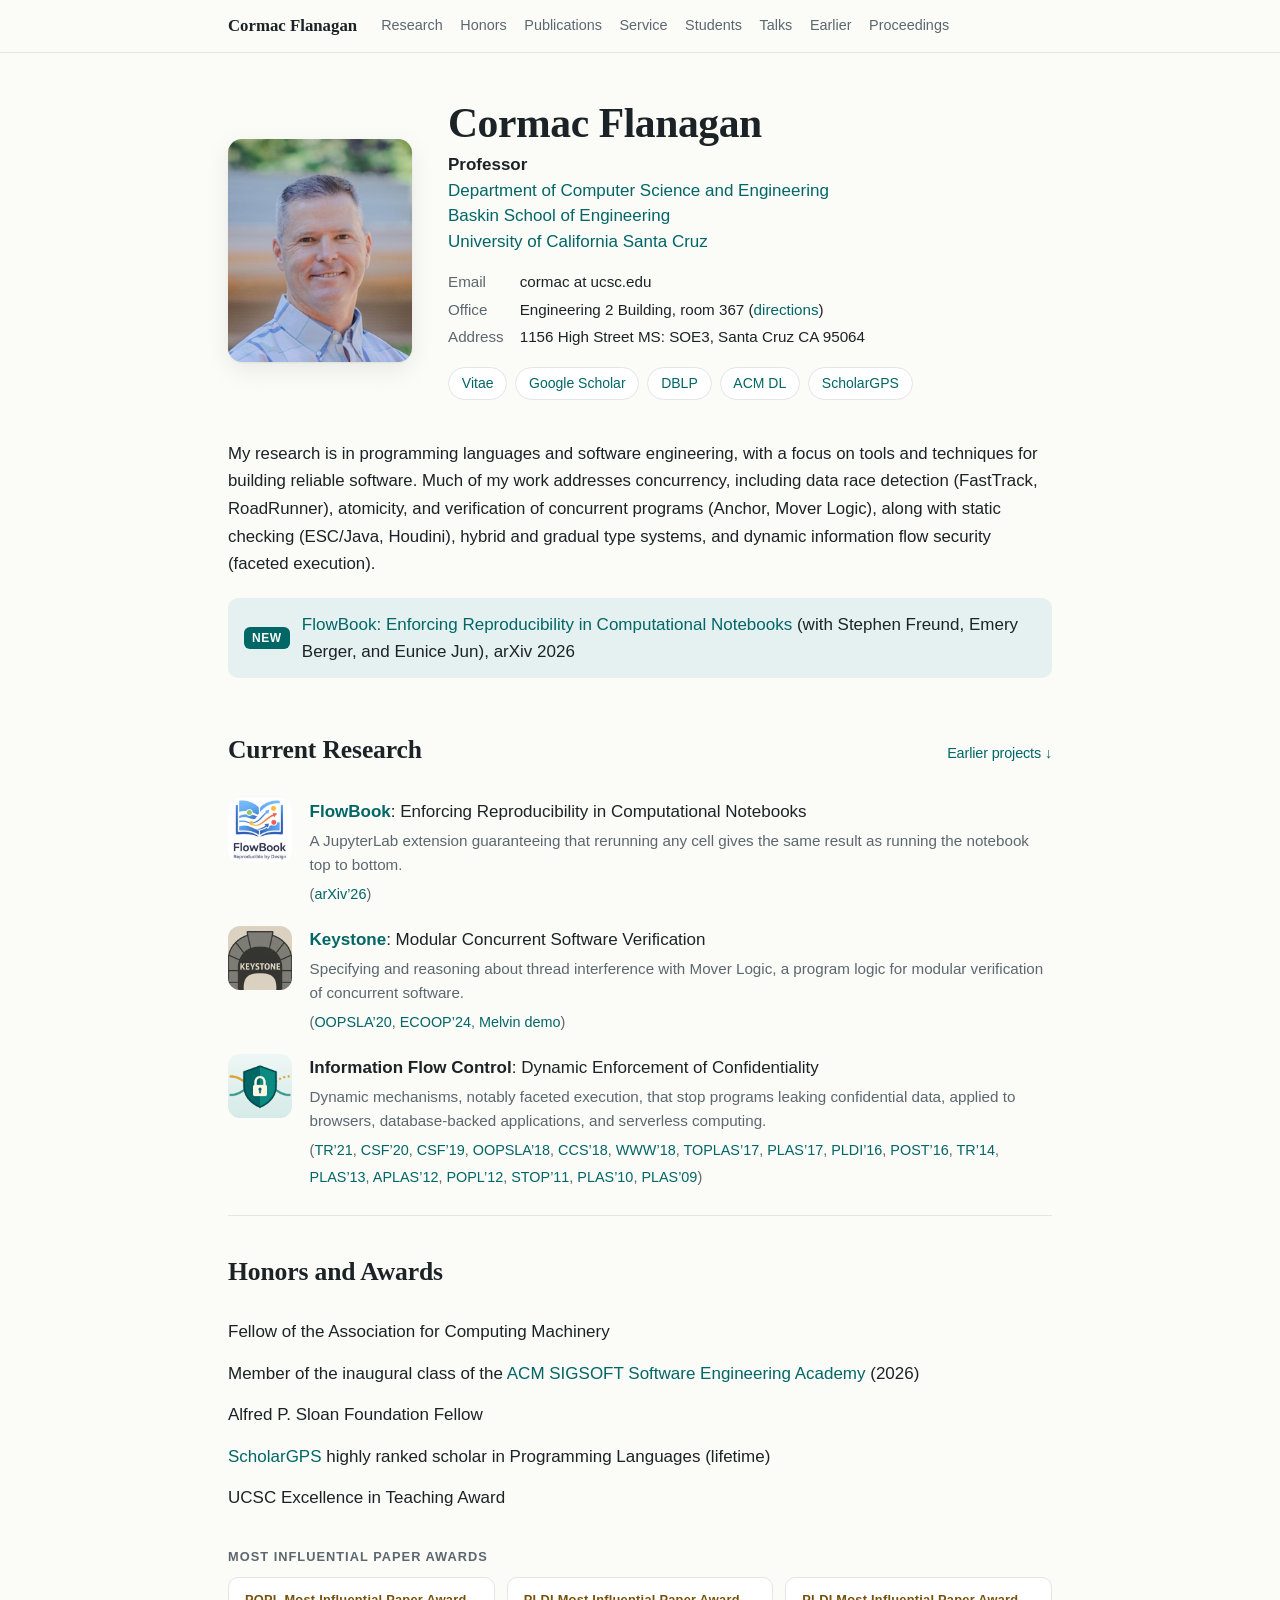
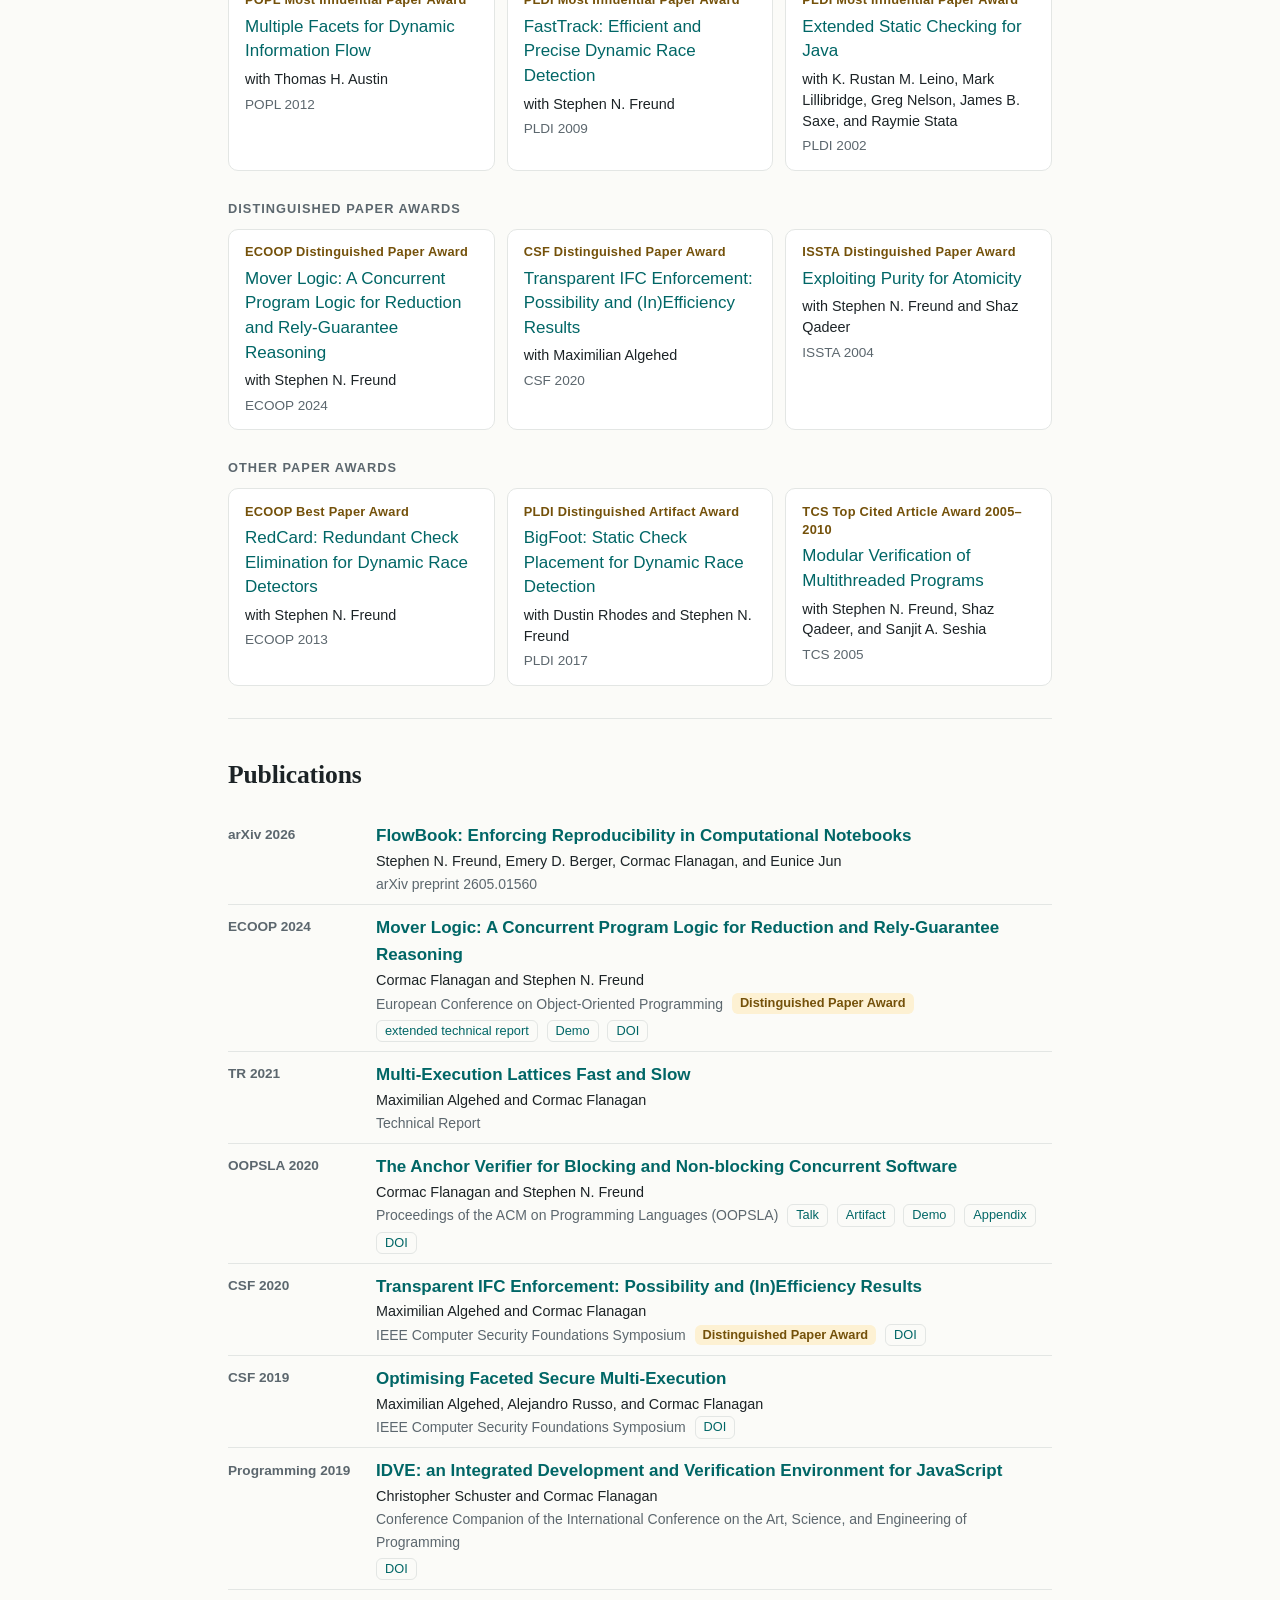
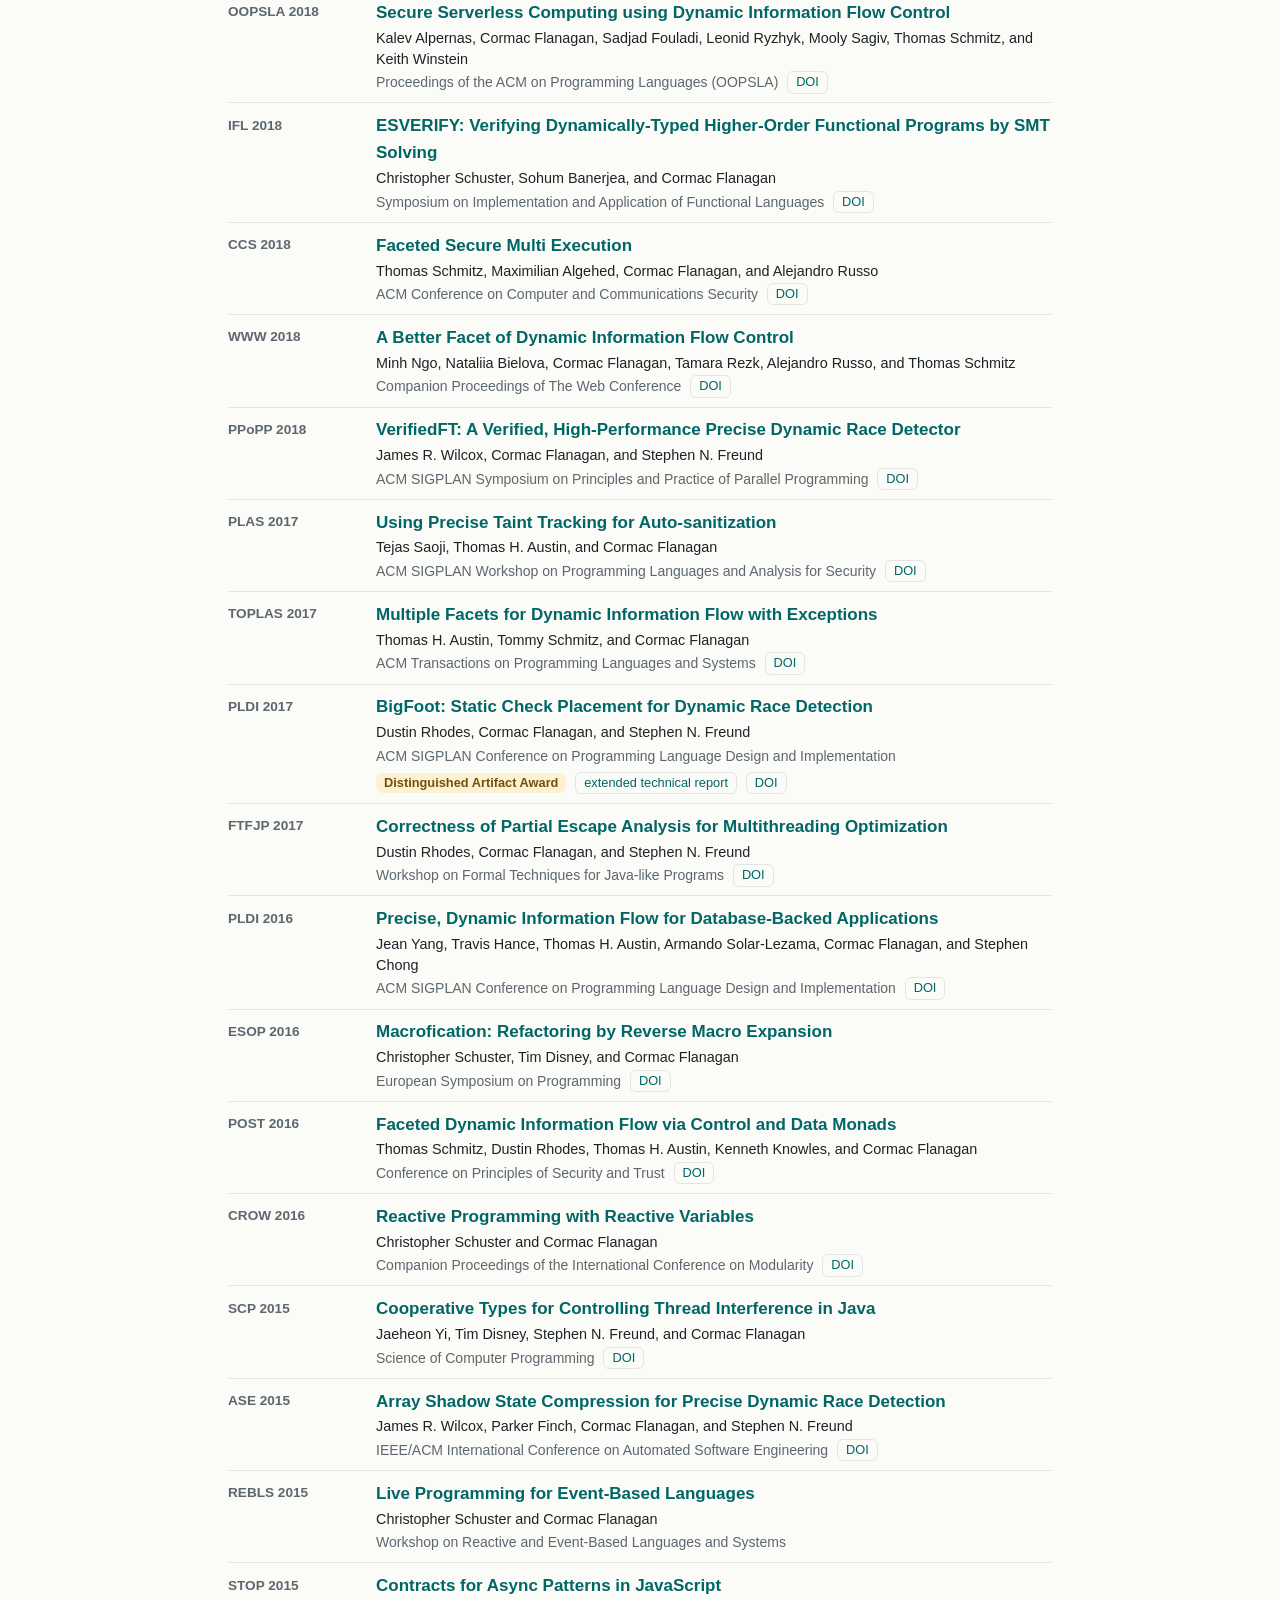
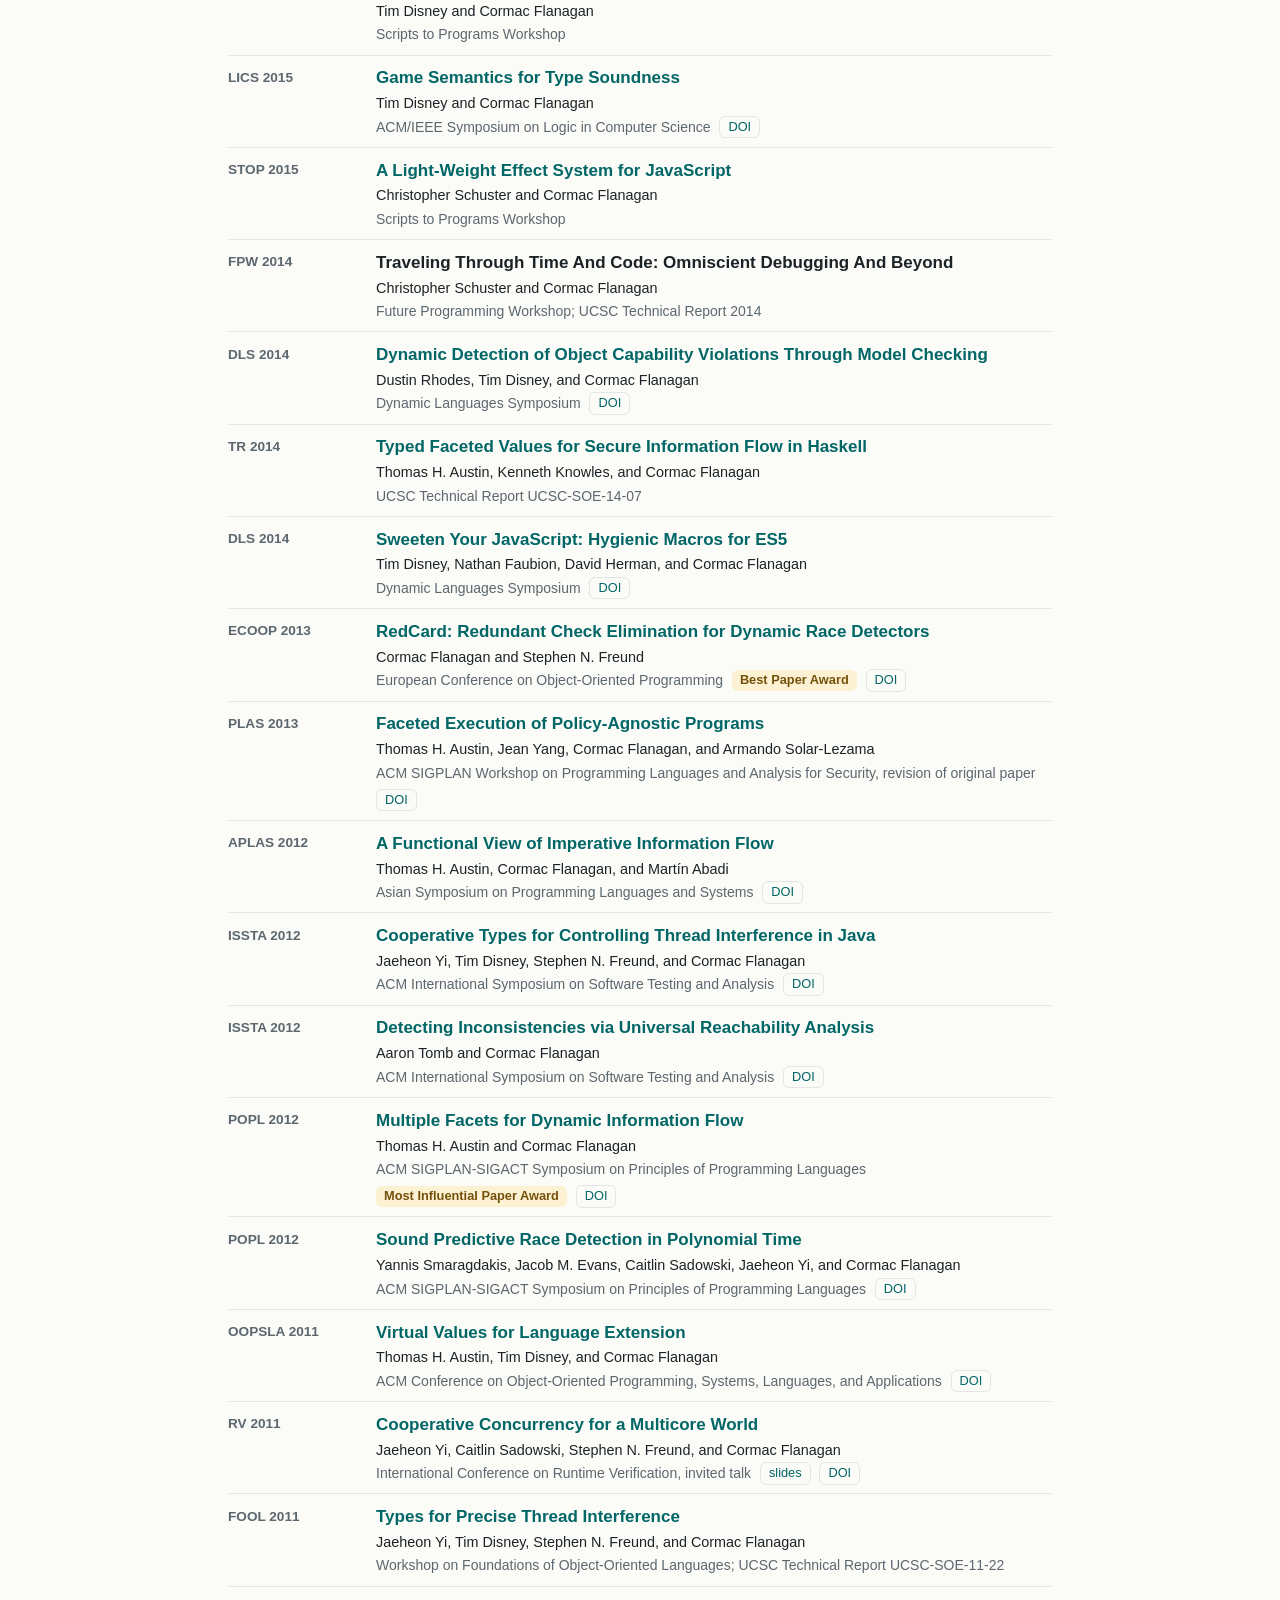
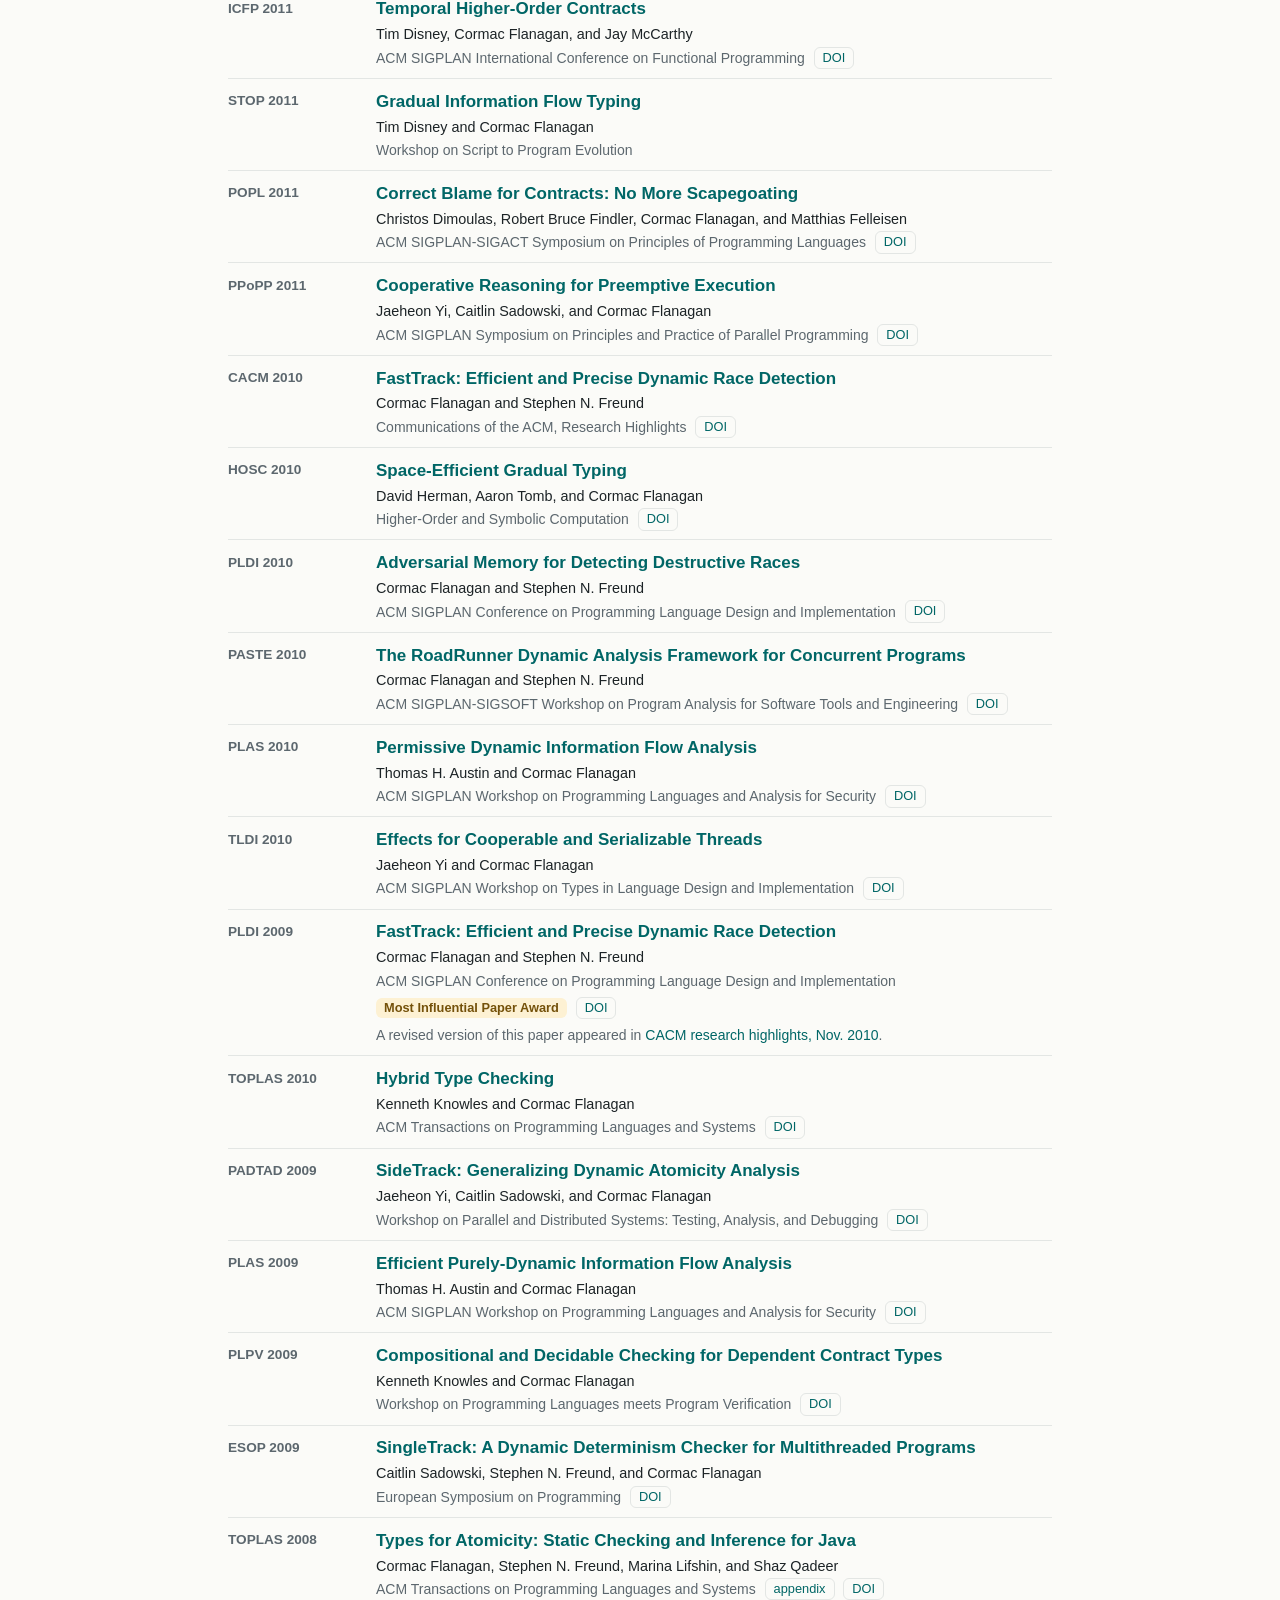
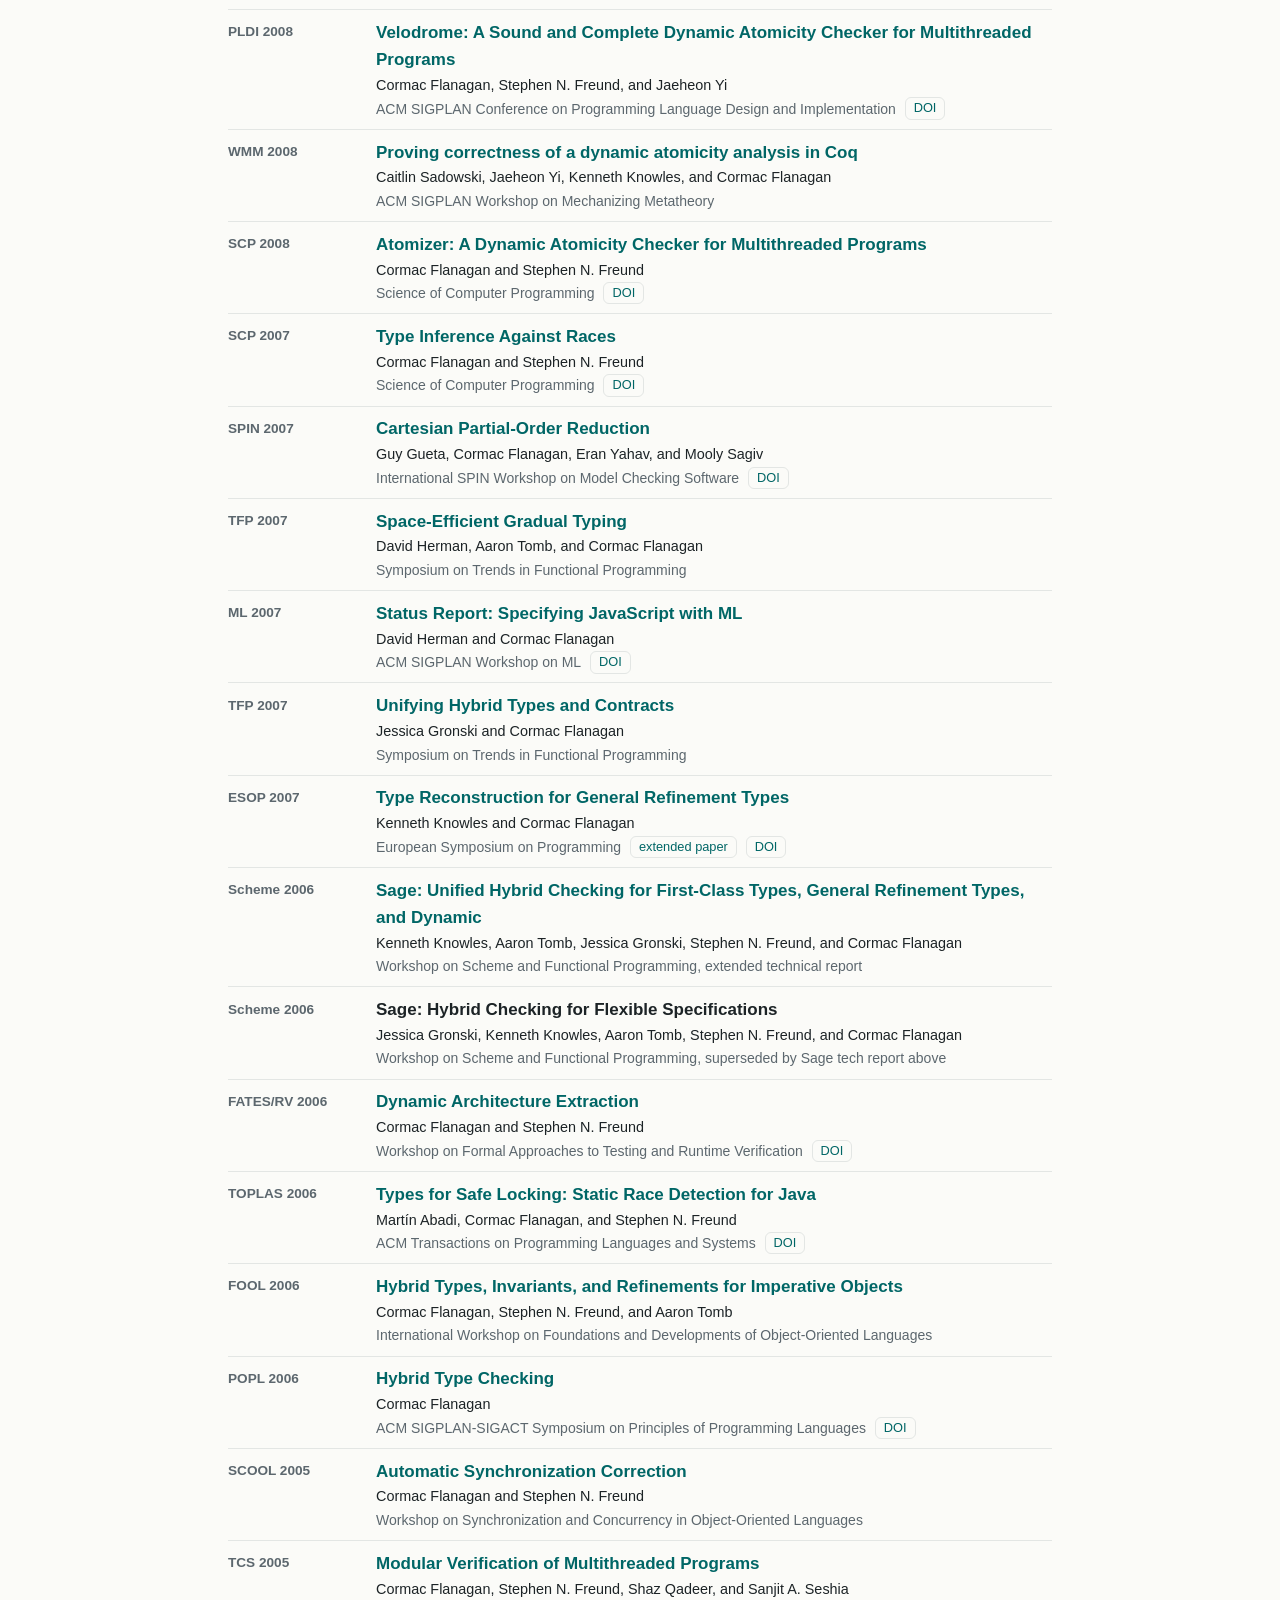
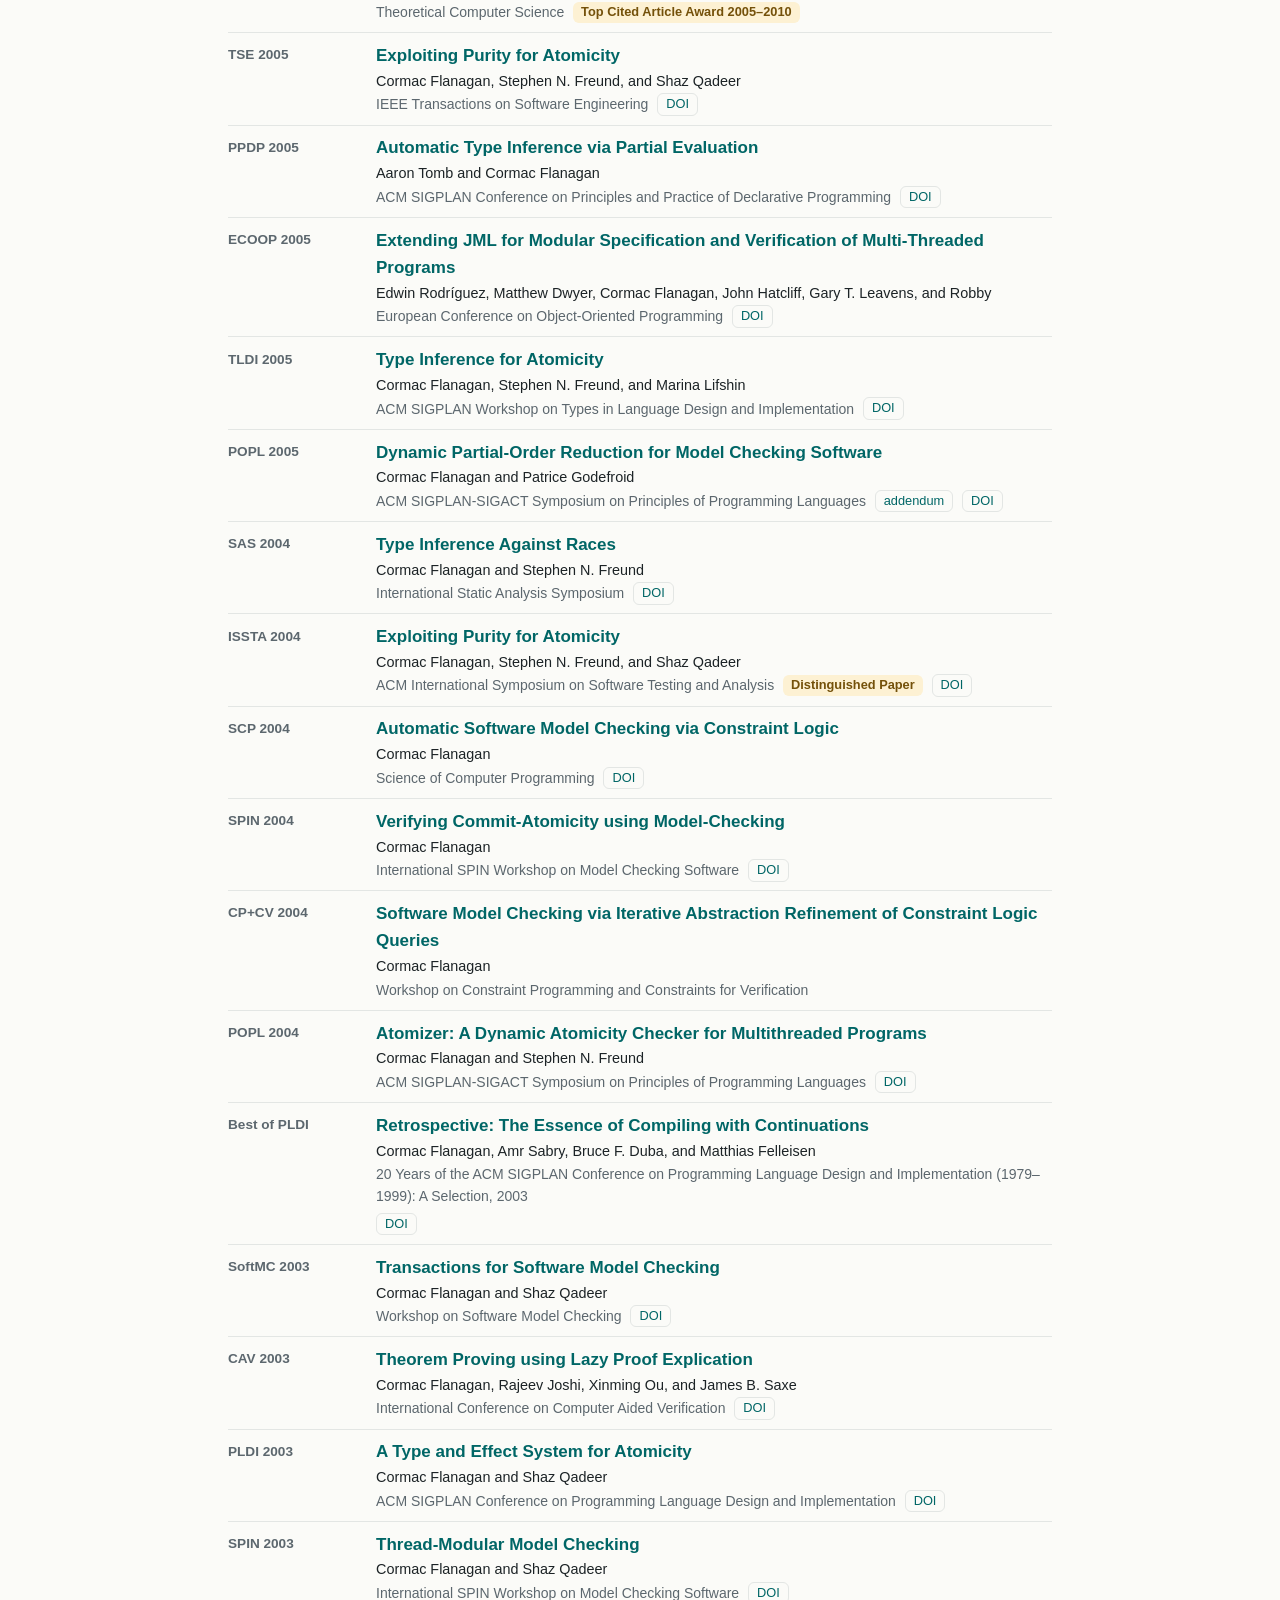
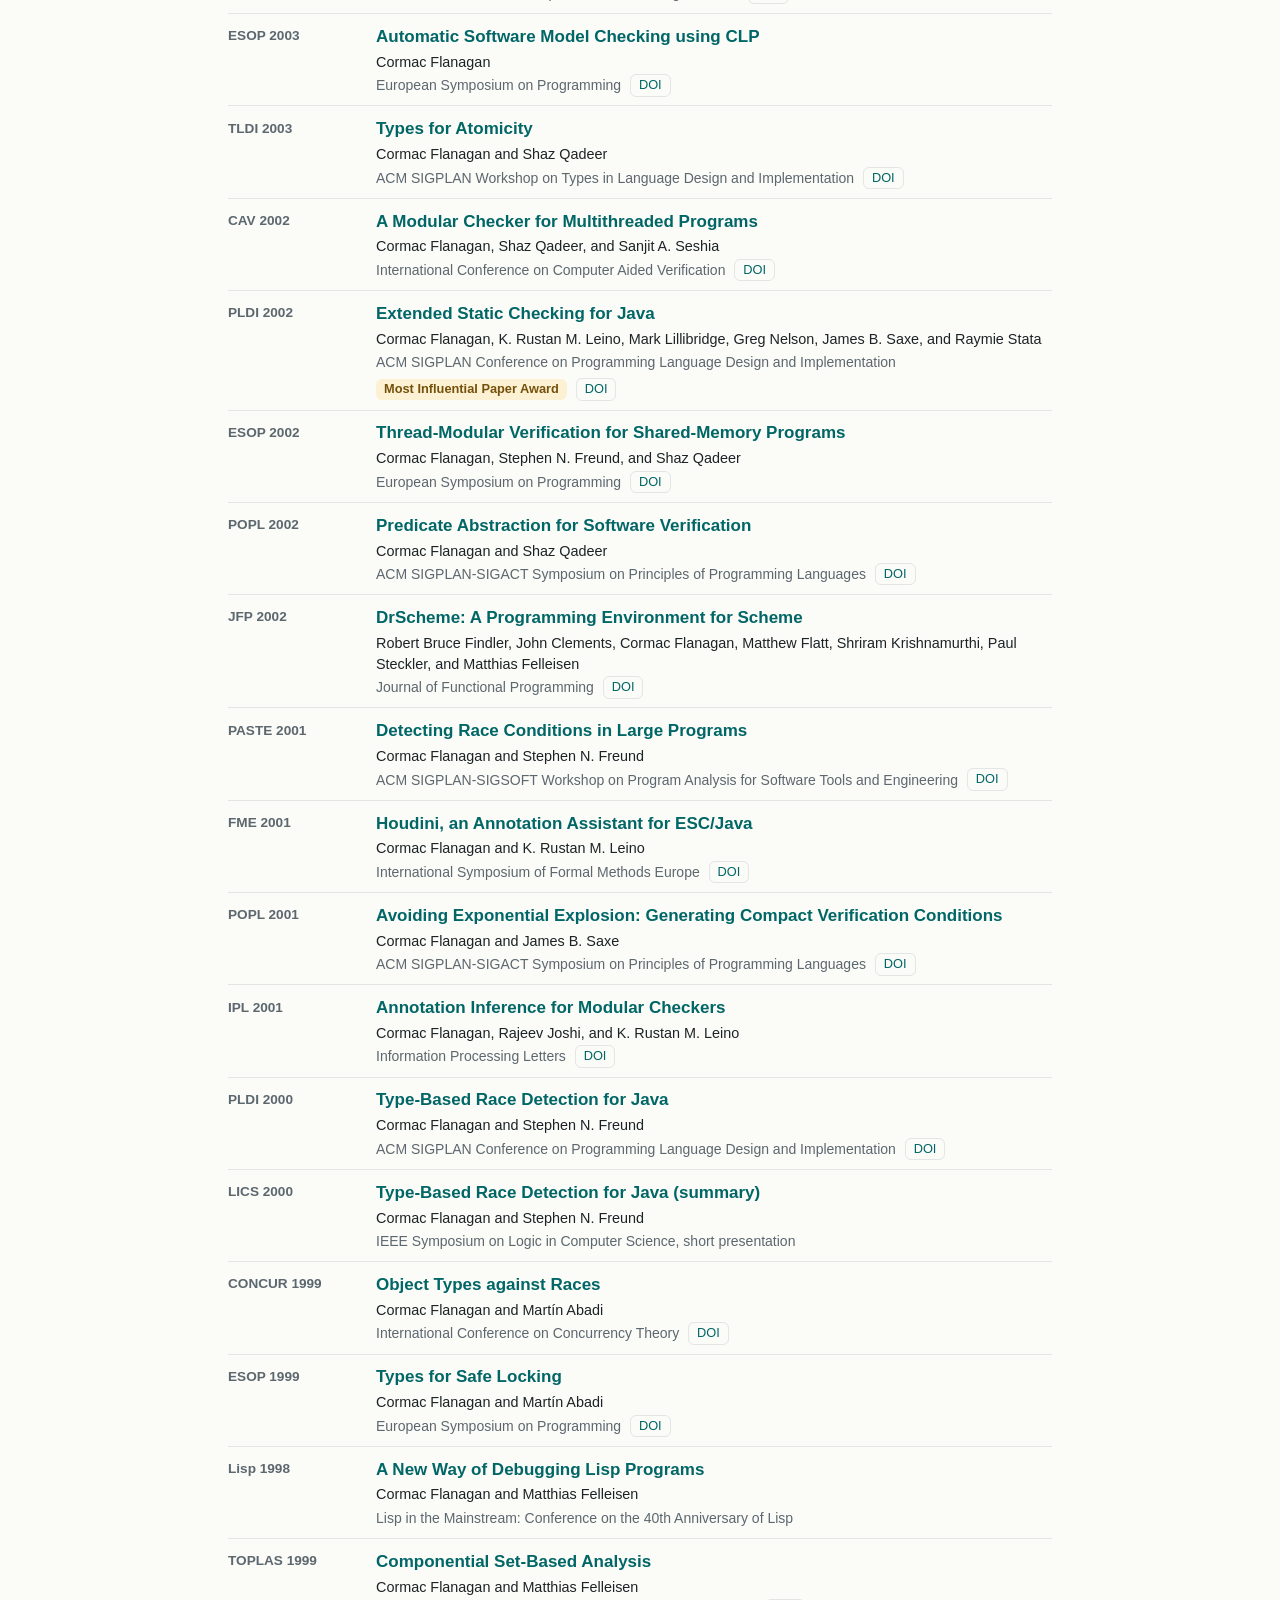
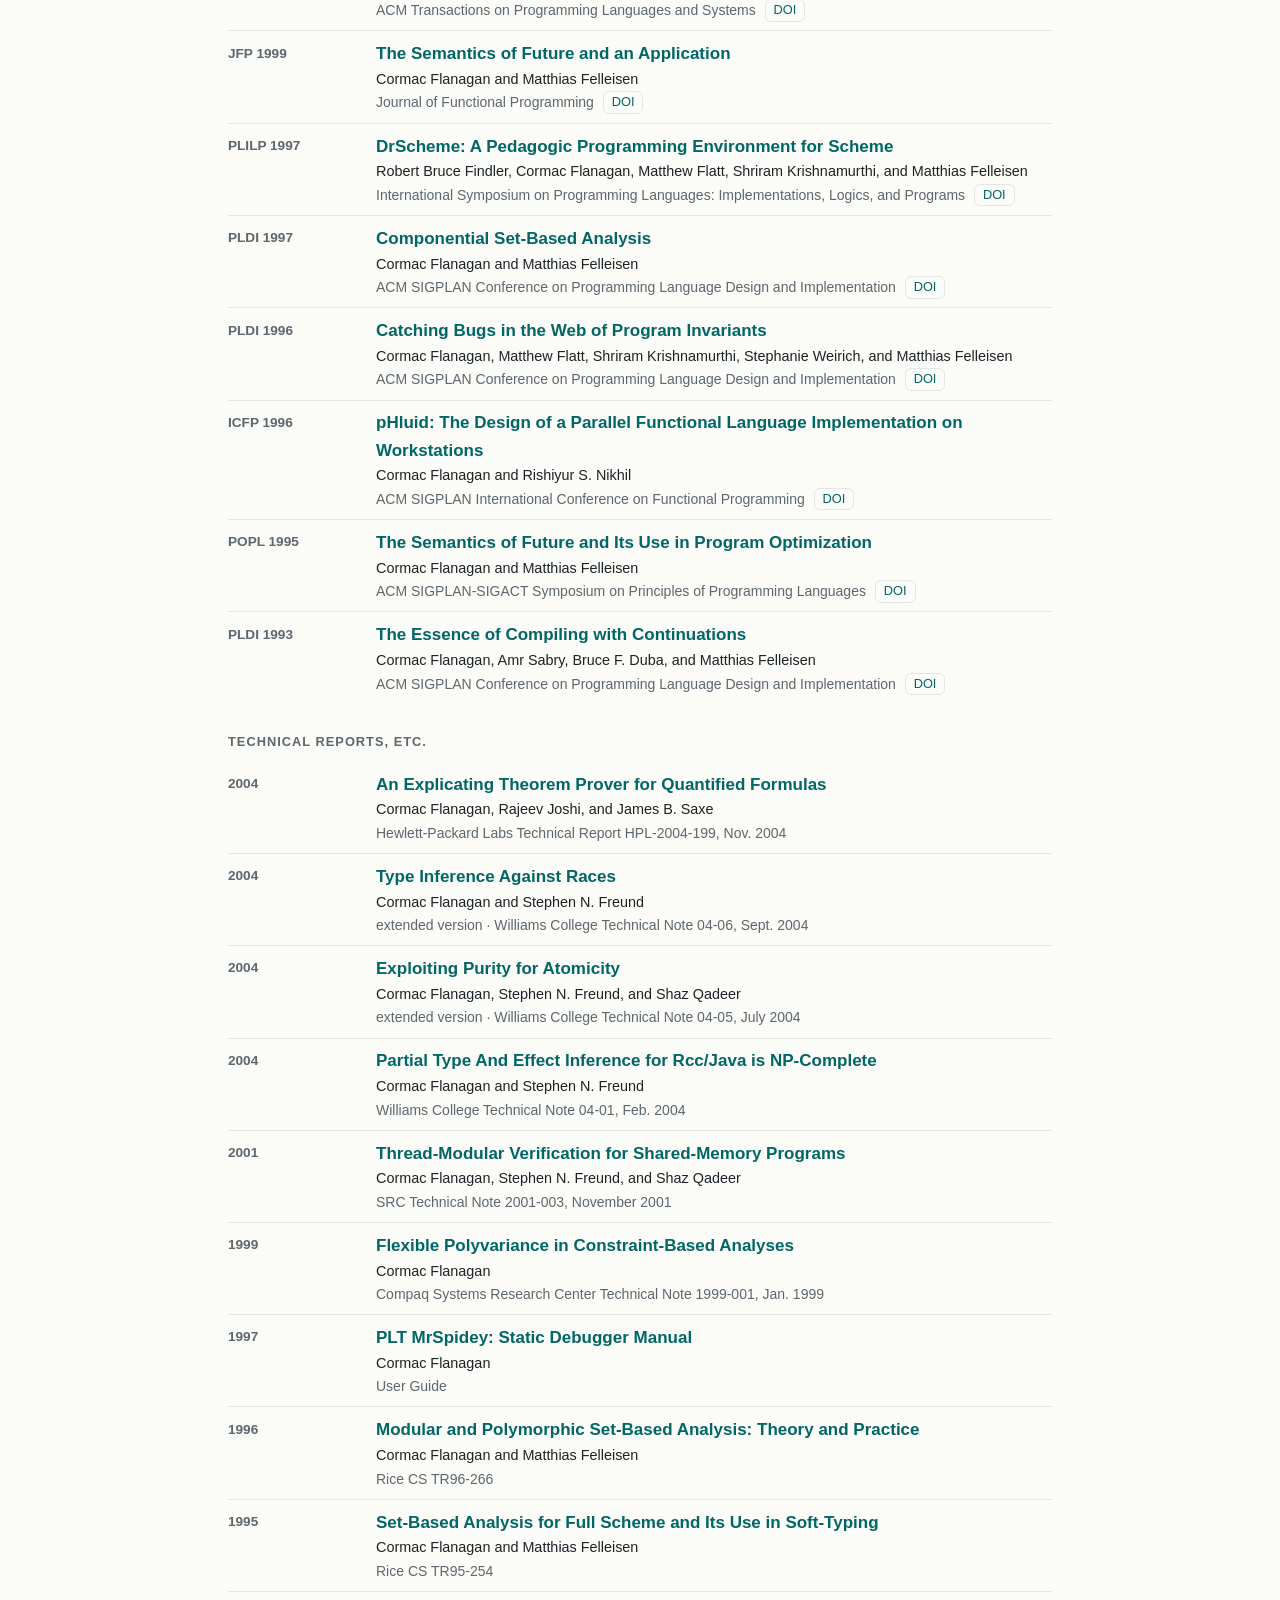
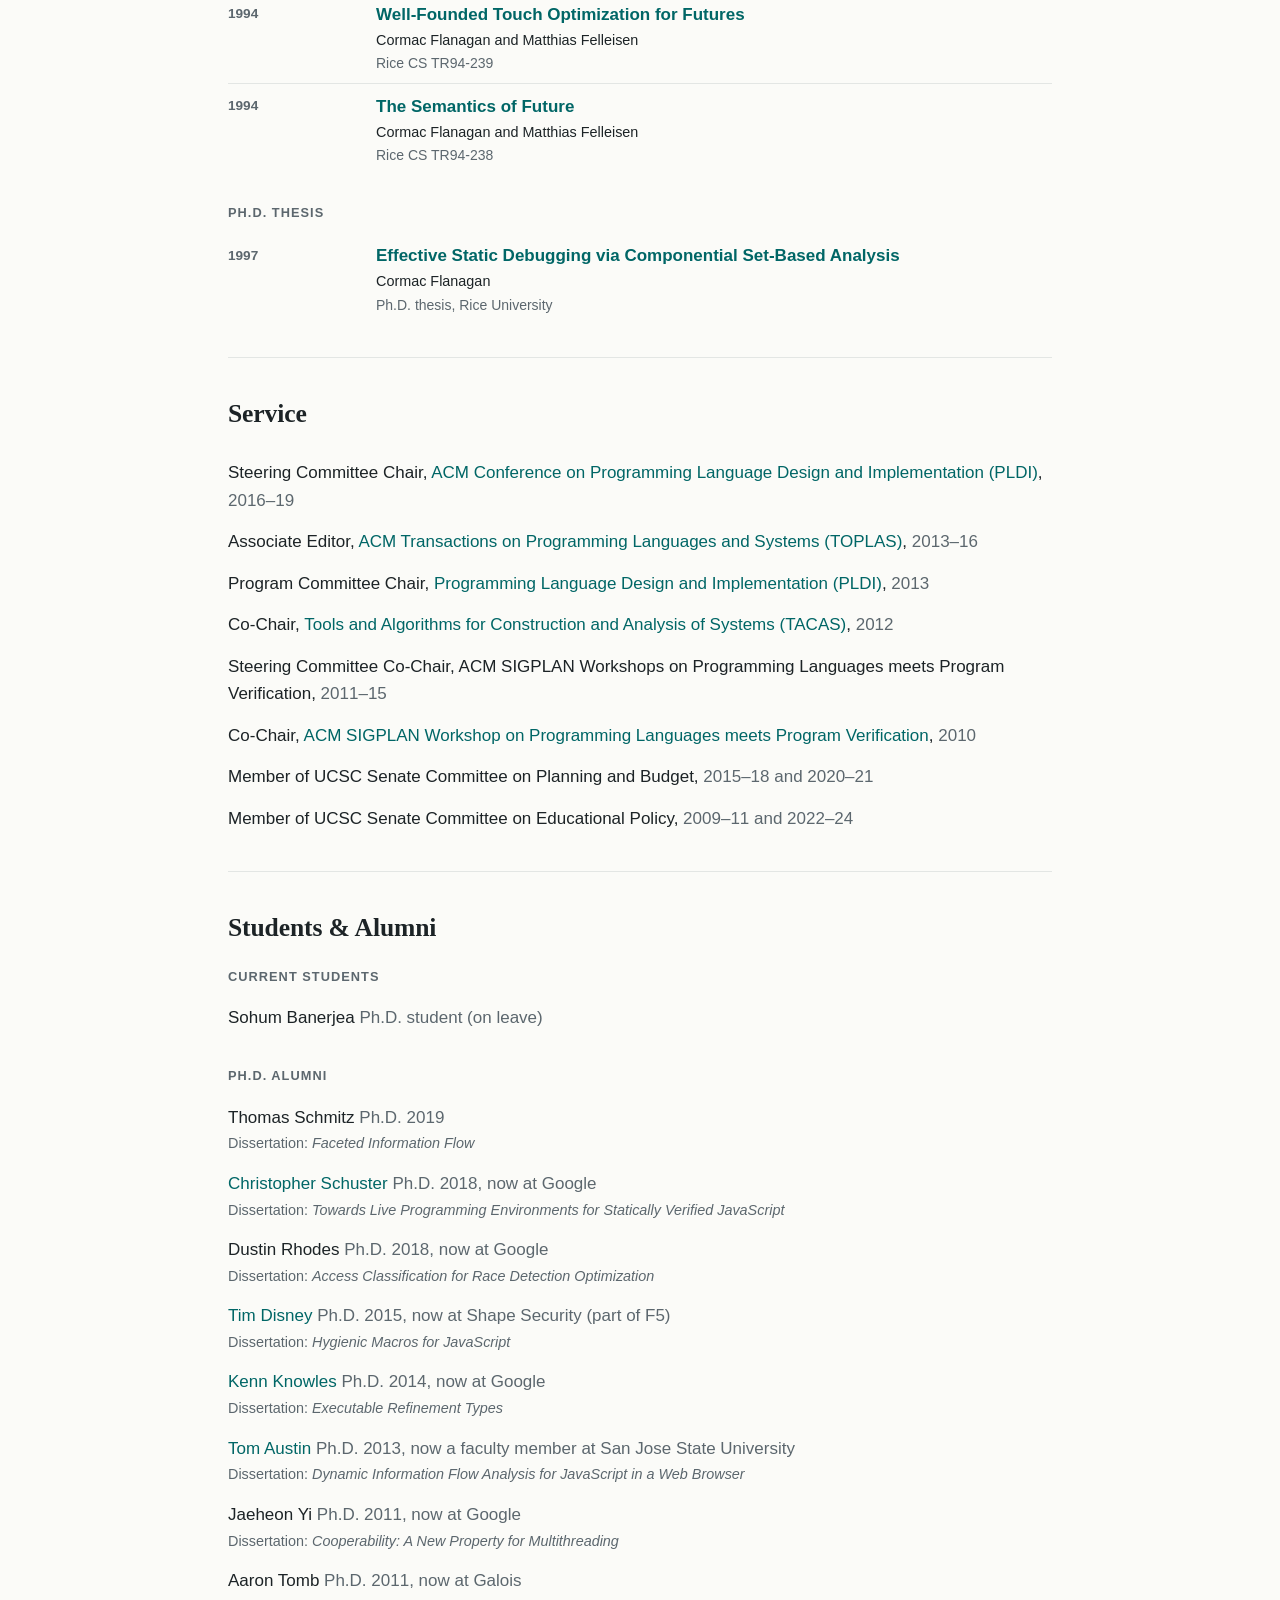
==== index.html @ 11f08300 "Shorter research blurbs; earlier projects as cards with blurbs and icons Co-Authored-By: Claude Opus" ====
<!DOCTYPE html>
<html lang="en">
<head>
  <meta charset="utf-8">
  <meta name="viewport" content="width=device-width, initial-scale=1">
  <title>Cormac Flanagan</title>
  <meta name="description" content="Cormac Flanagan, Professor of Computer Science and Engineering at the University of California Santa Cruz. Research in programming languages and software engineering.">
  <link rel="canonical" href="https://cormacflanagan.github.io/">
  <link rel="icon" href="favicon.svg" type="image/svg+xml">
  <link rel="apple-touch-icon" href="apple-touch-icon.png">
  <meta property="og:type" content="profile">
  <meta property="og:title" content="Cormac Flanagan">
  <meta property="og:description" content="Professor of Computer Science and Engineering, University of California Santa Cruz. Research in programming languages and software engineering.">
  <meta property="og:url" content="https://cormacflanagan.github.io/">
  <meta property="og:image" content="https://cormacflanagan.github.io/me-2x.jpg">
  <meta name="twitter:card" content="summary">
  <script type="application/ld+json">
  {
    "@context": "https://schema.org",
    "@type": "Person",
    "name": "Cormac Flanagan",
    "jobTitle": "Professor of Computer Science and Engineering",
    "affiliation": {"@type": "CollegeOrUniversity", "name": "University of California, Santa Cruz"},
    "url": "https://cormacflanagan.github.io/",
    "image": "https://cormacflanagan.github.io/me-2x.jpg",
    "sameAs": [
      "https://scholar.google.com/citations?user=XkiApd4AAAAJ",
      "https://dblp.org/pid/f/CormacFlanagan.html",
      "https://dl.acm.org/profile/81100538763"
    ]
  }
  </script>
  <link rel="stylesheet" href="style.css">
</head>
<body>

<nav class="topnav" aria-label="Sections">
  <div class="wrap">
    <a class="home" href="#top">Cormac Flanagan</a>
    <ul>
      <li><a href="#research">Research</a></li>
      <li><a href="#honors">Honors</a></li>
      <li><a href="#publications">Publications</a></li>
      <li><a href="#service">Service</a></li>
      <li><a href="#students">Students</a></li>
      <li><a href="#talks">Talks</a></li>
      <li><a href="#earlier">Earlier</a></li>
      <li><a href="#proceedings">Proceedings</a></li>
    </ul>
  </div>
</nav>

<main class="wrap" id="top">

<header class="hero">
  <img class="portrait" src="me.jpg" srcset="me.jpg 1x, me-2x.jpg 2x" width="240" height="291" alt="Cormac Flanagan">
  <div>
    <h1>Cormac Flanagan</h1>
    <p class="affil">
      <strong>Professor</strong><br>
      <a href="https://engineering.ucsc.edu/departments/computer-science-and-engineering/">Department of Computer Science and Engineering</a><br>
      <a href="https://engineering.ucsc.edu/">Baskin School of Engineering</a><br>
      <a href="https://www.ucsc.edu">University of California Santa Cruz</a>
    </p>
    <dl class="contact">
      <dt>Email</dt>
      <dd>cormac at ucsc.edu</dd>
      <dt>Office</dt>
      <dd>Engineering 2 Building, room 367 (<a href="https://engineering.ucsc.edu/about/locations/baskin-engineering-building/">directions</a>)</dd>
      <dt>Address</dt>
      <dd>1156 High Street MS: SOE3, Santa Cruz CA 95064</dd>
    </dl>
    <ul class="pills">
      <li><a href="cv.pdf">Vitae</a></li>
      <li><a href="https://scholar.google.com/citations?hl=en&amp;user=XkiApd4AAAAJ&amp;view_op=list_works&amp;pagesize=100">Google Scholar</a></li>
      <li><a href="https://dblp.org/pid/f/CormacFlanagan.html">DBLP</a></li>
      <li><a href="https://dl.acm.org/profile/81100538763">ACM DL</a></li>
      <li><a href="https://scholargps.com/scholars/92872940530069/cormac-flanagan">ScholarGPS</a></li>
    </ul>
  </div>
</header>

<p class="intro">My research is in programming languages and software engineering, with a focus on tools and techniques for building reliable software. Much of my work addresses concurrency, including data race detection (FastTrack, RoadRunner), atomicity, and verification of concurrent programs (Anchor, Mover Logic), along with static checking (ESC/Java, Houdini), hybrid and gradual type systems, and dynamic information flow security (faceted execution).</p>

<p class="news"><span class="tag">New</span> <span><a href="https://arxiv.org/abs/2605.01560">FlowBook: Enforcing Reproducibility in Computational Notebooks</a> (with Stephen Freund, Emery Berger, and Eunice Jun), arXiv 2026</span></p>

<section id="research">
  <h2>Current Research <a class="aside" href="#earlier">Earlier projects &darr;</a></h2>
  <ul class="projects">
    <li>
      <img src="images/flowbook.png" alt="" width="64" height="64">
      <div>
        <a class="pname" href="https://arxiv.org/abs/2605.01560">FlowBook</a>: Enforcing Reproducibility in Computational Notebooks
        <p>A JupyterLab extension guaranteeing that rerunning any cell gives the same result as running the notebook top to bottom.</p>
        <span class="paperlinks">(<a href="https://arxiv.org/abs/2605.01560">arXiv’26</a>)</span>
      </div>
    </li>
    <li>
      <img src="images/keystone.png" alt="" width="64" height="64">
      <div>
        <a class="pname" href="https://www.nsf.gov/awardsearch/show-award/?AWD_ID=2243637">Keystone</a>: Modular Concurrent Software Verification
        <p>Specifying and reasoning about thread interference with Mover Logic, a program logic for modular verification of concurrent software.</p>
        <span class="paperlinks">(<a href="papers/20oopsla.pdf">OOPSLA’20</a>, <a href="papers/24ecoop.pdf">ECOOP’24</a>, <a href="https://melvin-demo.gss8b1ryfh8jc.us-east-1.cs.amazonlightsail.com/">Melvin demo</a>)</span>
      </div>
    </li>
    <li>
      <img src="images/ifc.png" alt="" width="64" height="64">
      <div>
        <span class="pname">Information Flow Control</span>: Dynamic Enforcement of Confidentiality
        <p>Dynamic mechanisms, notably faceted execution, that stop programs leaking confidential data, applied to browsers, database-backed applications, and serverless computing.</p>
        <span class="paperlinks">(<a href="papers/fast-and-slowTR.pdf">TR’21</a>, <a href="papers/20csf.pdf">CSF’20</a>, <a href="papers/19csf.pdf">CSF’19</a>, <a href="papers/18oopsla.pdf">OOPSLA’18</a>, <a href="papers/18ccs.pdf">CCS’18</a>, <a href="papers/18www.pdf">WWW’18</a>, <a href="papers/toplas17.pdf">TOPLAS’17</a>, <a href="papers/17plas.pdf">PLAS’17</a>, <a href="papers/16pldi.pdf">PLDI’16</a>, <a href="papers/16post.pdf">POST’16</a>, <a href="papers/UCSC-SOE-14-07.pdf">TR’14</a>, <a href="papers/plas13.pdf">PLAS’13</a>, <a href="papers/aplas12.pdf">APLAS’12</a>, <a href="papers/popl12b.pdf">POPL’12</a>, <a href="papers/stop11.pdf">STOP’11</a>, <a href="papers/plas10.pdf">PLAS’10</a>, <a href="papers/plas09.pdf">PLAS’09</a>)</span>
      </div>
    </li>
  </ul>
</section>

<section id="honors">
  <h2>Honors and Awards</h2>
  <ul class="list">
    <li>Fellow of the Association for Computing Machinery</li>
    <li>Member of the inaugural class of the <a href="https://www2.sigsoft.org/academy/inaugural-class.html">ACM SIGSOFT Software Engineering Academy</a> (2026)</li>
    <li>Alfred P. Sloan Foundation Fellow</li>
    <li><a href="https://scholargps.com/scholars/92872940530069/cormac-flanagan">ScholarGPS</a> highly ranked scholar in Programming Languages (lifetime)</li>
    <li>UCSC Excellence in Teaching Award</li>
  </ul>

  <h3>Most Influential Paper Awards</h3>
  <ul class="awards">
    <li><span class="what">POPL Most Influential Paper Award</span><a href="papers/popl12b.pdf">Multiple Facets for Dynamic Information Flow</a><span class="with">with Thomas H. Austin</span><span class="when">POPL 2012</span></li>
    <li><span class="what">PLDI Most Influential Paper Award</span><a href="papers/pldi09.pdf">FastTrack: Efficient and Precise Dynamic Race Detection</a><span class="with">with Stephen N. Freund</span><span class="when">PLDI 2009</span></li>
    <li><span class="what">PLDI Most Influential Paper Award</span><a href="papers/pldi02.pdf">Extended Static Checking for Java</a><span class="with">with K. Rustan M. Leino, Mark Lillibridge, Greg Nelson, James B. Saxe, and Raymie Stata</span><span class="when">PLDI 2002</span></li>
  </ul>

  <h3>Distinguished Paper Awards</h3>
  <ul class="awards">
    <li><span class="what">ECOOP Distinguished Paper Award</span><a href="papers/24ecoop.pdf">Mover Logic: A Concurrent Program Logic for Reduction and Rely-Guarantee Reasoning</a><span class="with">with Stephen N. Freund</span><span class="when">ECOOP 2024</span></li>
    <li><span class="what">CSF Distinguished Paper Award</span><a href="papers/20csf.pdf">Transparent IFC Enforcement: Possibility and (In)Efficiency Results</a><span class="with">with Maximilian Algehed</span><span class="when">CSF 2020</span></li>
    <li><span class="what">ISSTA Distinguished Paper Award</span><a href="papers/issta04.pdf">Exploiting Purity for Atomicity</a><span class="with">with Stephen N. Freund and Shaz Qadeer</span><span class="when">ISSTA 2004</span></li>
  </ul>

  <h3>Other Paper Awards</h3>
  <ul class="awards">
    <li><span class="what">ECOOP Best Paper Award</span><a href="papers/ecoop13.pdf">RedCard: Redundant Check Elimination for Dynamic Race Detectors</a><span class="with">with Stephen N. Freund</span><span class="when">ECOOP 2013</span></li>
    <li><span class="what">PLDI Distinguished Artifact Award</span><a href="papers/pldi17.pdf">BigFoot: Static Check Placement for Dynamic Race Detection</a><span class="with">with Dustin Rhodes and Stephen N. Freund</span><span class="when">PLDI 2017</span></li>
    <li><span class="what">TCS Top Cited Article Award 2005–2010</span><a href="https://doi.org/10.1016/j.tcs.2004.12.006">Modular Verification of Multithreaded Programs</a><span class="with">with Stephen N. Freund, Shaz Qadeer, and Sanjit A. Seshia</span><span class="when">TCS 2005</span></li>
  </ul>
</section>

<section id="publications">
  <h2>Publications</h2>
  <ul class="pubs cites">
    <li>
      <span class="tag">arXiv 2026</span>
      <div class="body">
        <a href="https://arxiv.org/abs/2605.01560">FlowBook: Enforcing Reproducibility in Computational Notebooks</a>
        <div class="authors">Stephen N. Freund, Emery D. Berger, Cormac Flanagan, and Eunice Jun</div>
        <div class="meta">arXiv preprint 2605.01560</div>
      </div>
    </li>
    <li>
      <span class="tag">ECOOP 2024</span>
      <div class="body">
        <a href="papers/24ecoop.pdf">Mover Logic: A Concurrent Program Logic for Reduction and Rely-Guarantee Reasoning</a>
        <div class="authors">Cormac Flanagan and Stephen N. Freund</div>
        <div class="meta">European Conference on Object-Oriented Programming <span class="award">Distinguished Paper Award</span> <a href="papers/mover-logic-TR.pdf">extended technical report</a> <a href="https://melvin-demo.gss8b1ryfh8jc.us-east-1.cs.amazonlightsail.com/#example=counter.mml">Demo</a> <a href="https://doi.org/10.4230/LIPIcs.ECOOP.2024.16">DOI</a></div>
      </div>
    </li>
    <li>
      <span class="tag">TR 2021</span>
      <div class="body">
        <a href="papers/fast-and-slowTR.pdf">Multi-Execution Lattices Fast and Slow</a>
        <div class="authors">Maximilian Algehed and Cormac Flanagan</div>
        <div class="meta">Technical Report</div>
      </div>
    </li>
    <li>
      <span class="tag">OOPSLA 2020</span>
      <div class="body">
        <a href="papers/20oopsla.pdf">The Anchor Verifier for Blocking and Non-blocking Concurrent Software</a>
        <div class="authors">Cormac Flanagan and Stephen N. Freund</div>
        <div class="meta">Proceedings of the ACM on Programming Languages (OOPSLA) <a href="https://dl.acm.org/action/downloadSupplement?doi=10.1145%2F3428224&amp;file=oopsla20main-p103-p-video.mp4&amp;download=true">Talk</a> <a href="https://doi.org/10.5281/zenodo.4032624">Artifact</a> <a href="http://www.anchor-verifier.com/index.html">Demo</a> <a href="https://www.cs.williams.edu/~freund/papers/20-oopsla-appendix.pdf">Appendix</a> <a href="https://doi.org/10.1145/3428224">DOI</a></div>
      </div>
    </li>
    <li>
      <span class="tag">CSF 2020</span>
      <div class="body">
        <a href="papers/20csf.pdf">Transparent IFC Enforcement: Possibility and (In)Efficiency Results</a>
        <div class="authors">Maximilian Algehed and Cormac Flanagan</div>
        <div class="meta">IEEE Computer Security Foundations Symposium <span class="award">Distinguished Paper Award</span> <a href="https://doi.org/10.1109/csf49147.2020.00013">DOI</a></div>
      </div>
    </li>
    <li>
      <span class="tag">CSF 2019</span>
      <div class="body">
        <a href="papers/19csf.pdf">Optimising Faceted Secure Multi-Execution</a>
        <div class="authors">Maximilian Algehed, Alejandro Russo, and Cormac Flanagan</div>
        <div class="meta">IEEE Computer Security Foundations Symposium <a href="https://doi.org/10.1109/csf.2019.00008">DOI</a></div>
      </div>
    </li>
    <li>
      <span class="tag">Programming 2019</span>
      <div class="body">
        <a href="papers/19px.pdf">IDVE: an Integrated Development and Verification Environment for JavaScript</a>
        <div class="authors">Christopher Schuster and Cormac Flanagan</div>
        <div class="meta">Conference Companion of the International Conference on the Art, Science, and Engineering of Programming <a href="https://doi.org/10.1145/3328433.3328453">DOI</a></div>
      </div>
    </li>
    <li>
      <span class="tag">OOPSLA 2018</span>
      <div class="body">
        <a href="papers/18oopsla.pdf">Secure Serverless Computing using Dynamic Information Flow Control</a>
        <div class="authors">Kalev Alpernas, Cormac Flanagan, Sadjad Fouladi, Leonid Ryzhyk, Mooly Sagiv, Thomas Schmitz, and Keith Winstein</div>
        <div class="meta">Proceedings of the ACM on Programming Languages (OOPSLA) <a href="https://doi.org/10.1145/3276488">DOI</a></div>
      </div>
    </li>
    <li>
      <span class="tag">IFL 2018</span>
      <div class="body">
        <a href="papers/18ifl.pdf">ESVERIFY: Verifying Dynamically-Typed Higher-Order Functional Programs by SMT Solving</a>
        <div class="authors">Christopher Schuster, Sohum Banerjea, and Cormac Flanagan</div>
        <div class="meta">Symposium on Implementation and Application of Functional Languages <a href="https://doi.org/10.1145/3310232.3310240">DOI</a></div>
      </div>
    </li>
    <li>
      <span class="tag">CCS 2018</span>
      <div class="body">
        <a href="papers/18ccs.pdf">Faceted Secure Multi Execution</a>
        <div class="authors">Thomas Schmitz, Maximilian Algehed, Cormac Flanagan, and Alejandro Russo</div>
        <div class="meta">ACM Conference on Computer and Communications Security <a href="https://doi.org/10.1145/3243734.3243806">DOI</a></div>
      </div>
    </li>
    <li>
      <span class="tag">WWW 2018</span>
      <div class="body">
        <a href="papers/18www.pdf">A Better Facet of Dynamic Information Flow Control</a>
        <div class="authors">Minh Ngo, Nataliia Bielova, Cormac Flanagan, Tamara Rezk, Alejandro Russo, and Thomas Schmitz</div>
        <div class="meta">Companion Proceedings of The Web Conference <a href="https://doi.org/10.1145/3184558.3185979">DOI</a></div>
      </div>
    </li>
    <li>
      <span class="tag">PPoPP 2018</span>
      <div class="body">
        <a href="papers/18ppopp.pdf">VerifiedFT: A Verified, High-Performance Precise Dynamic Race Detector</a>
        <div class="authors">James R. Wilcox, Cormac Flanagan, and Stephen N. Freund</div>
        <div class="meta">ACM SIGPLAN Symposium on Principles and Practice of Parallel Programming <a href="https://doi.org/10.1145/3178487.3178514">DOI</a></div>
      </div>
    </li>
    <li>
      <span class="tag">PLAS 2017</span>
      <div class="body">
        <a href="papers/17plas.pdf">Using Precise Taint Tracking for Auto-sanitization</a>
        <div class="authors">Tejas Saoji, Thomas H. Austin, and Cormac Flanagan</div>
        <div class="meta">ACM SIGPLAN Workshop on Programming Languages and Analysis for Security <a href="https://doi.org/10.1145/3139337.3139341">DOI</a></div>
      </div>
    </li>
    <li>
      <span class="tag">TOPLAS 2017</span>
      <div class="body">
        <a href="papers/toplas17.pdf">Multiple Facets for Dynamic Information Flow with Exceptions</a>
        <div class="authors">Thomas H. Austin, Tommy Schmitz, and Cormac Flanagan</div>
        <div class="meta">ACM Transactions on Programming Languages and Systems <a href="https://doi.org/10.1145/3024086">DOI</a></div>
      </div>
    </li>
    <li>
      <span class="tag">PLDI 2017</span>
      <div class="body">
        <a href="papers/pldi17.pdf">BigFoot: Static Check Placement for Dynamic Race Detection</a>
        <div class="authors">Dustin Rhodes, Cormac Flanagan, and Stephen N. Freund</div>
        <div class="meta">ACM SIGPLAN Conference on Programming Language Design and Implementation <span class="award">Distinguished Artifact Award</span> <a href="https://www.cs.williams.edu/~freund/papers/bigfoot-tr.pdf">extended technical report</a> <a href="https://doi.org/10.1145/3062341.3062350">DOI</a></div>
      </div>
    </li>
    <li>
      <span class="tag">FTFJP 2017</span>
      <div class="body">
        <a href="papers/17-ftfjp.pdf">Correctness of Partial Escape Analysis for Multithreading Optimization</a>
        <div class="authors">Dustin Rhodes, Cormac Flanagan, and Stephen N. Freund</div>
        <div class="meta">Workshop on Formal Techniques for Java-like Programs <a href="https://doi.org/10.1145/3103111.3104039">DOI</a></div>
      </div>
    </li>
    <li>
      <span class="tag">PLDI 2016</span>
      <div class="body">
        <a href="papers/16pldi.pdf">Precise, Dynamic Information Flow for Database-Backed Applications</a>
        <div class="authors">Jean Yang, Travis Hance, Thomas H. Austin, Armando Solar-Lezama, Cormac Flanagan, and Stephen Chong</div>
        <div class="meta">ACM SIGPLAN Conference on Programming Language Design and Implementation <a href="https://doi.org/10.1145/2908080.2908098">DOI</a></div>
      </div>
    </li>
    <li>
      <span class="tag">ESOP 2016</span>
      <div class="body">
        <a href="papers/16esop.pdf">Macrofication: Refactoring by Reverse Macro Expansion</a>
        <div class="authors">Christopher Schuster, Tim Disney, and Cormac Flanagan</div>
        <div class="meta">European Symposium on Programming <a href="https://doi.org/10.1007/978-3-662-49498-1_25">DOI</a></div>
      </div>
    </li>
    <li>
      <span class="tag">POST 2016</span>
      <div class="body">
        <a href="papers/16post.pdf">Faceted Dynamic Information Flow via Control and Data Monads</a>
        <div class="authors">Thomas Schmitz, Dustin Rhodes, Thomas H. Austin, Kenneth Knowles, and Cormac Flanagan</div>
        <div class="meta">Conference on Principles of Security and Trust <a href="https://doi.org/10.1007/978-3-662-49635-0_1">DOI</a></div>
      </div>
    </li>
    <li>
      <span class="tag">CROW 2016</span>
      <div class="body">
        <a href="papers/16crow.pdf">Reactive Programming with Reactive Variables</a>
        <div class="authors">Christopher Schuster and Cormac Flanagan</div>
        <div class="meta">Companion Proceedings of the International Conference on Modularity <a href="https://doi.org/10.1145/2892664.2892666">DOI</a></div>
      </div>
    </li>
    <li>
      <span class="tag">SCP 2015</span>
      <div class="body">
        <a href="papers/scp15.pdf">Cooperative Types for Controlling Thread Interference in Java</a>
        <div class="authors">Jaeheon Yi, Tim Disney, Stephen N. Freund, and Cormac Flanagan</div>
        <div class="meta">Science of Computer Programming <a href="https://doi.org/10.1016/j.scico.2015.08.004">DOI</a></div>
      </div>
    </li>
    <li>
      <span class="tag">ASE 2015</span>
      <div class="body">
        <a href="papers/15ase.pdf">Array Shadow State Compression for Precise Dynamic Race Detection</a>
        <div class="authors">James R. Wilcox, Parker Finch, Cormac Flanagan, and Stephen N. Freund</div>
        <div class="meta">IEEE/ACM International Conference on Automated Software Engineering <a href="https://doi.org/10.1109/ase.2015.19">DOI</a></div>
      </div>
    </li>
    <li>
      <span class="tag">REBLS 2015</span>
      <div class="body">
        <a href="papers/15rebls.pdf">Live Programming for Event-Based Languages</a>
        <div class="authors">Christopher Schuster and Cormac Flanagan</div>
        <div class="meta">Workshop on Reactive and Event-Based Languages and Systems</div>
      </div>
    </li>
    <li>
      <span class="tag">STOP 2015</span>
      <div class="body">
        <a href="papers/stop15a.pdf">Contracts for Async Patterns in JavaScript</a>
        <div class="authors">Tim Disney and Cormac Flanagan</div>
        <div class="meta">Scripts to Programs Workshop</div>
      </div>
    </li>
    <li>
      <span class="tag">LICS 2015</span>
      <div class="body">
        <a href="papers/15lics.pdf">Game Semantics for Type Soundness</a>
        <div class="authors">Tim Disney and Cormac Flanagan</div>
        <div class="meta">ACM/IEEE Symposium on Logic in Computer Science <a href="https://doi.org/10.1109/lics.2015.20">DOI</a></div>
      </div>
    </li>
    <li>
      <span class="tag">STOP 2015</span>
      <div class="body">
        <a href="papers/stop15b.pdf">A Light-Weight Effect System for JavaScript</a>
        <div class="authors">Christopher Schuster and Cormac Flanagan</div>
        <div class="meta">Scripts to Programs Workshop</div>
      </div>
    </li>
    <li>
      <span class="tag">FPW 2014</span>
      <div class="body">
        <span class="title">Traveling Through Time And Code: Omniscient Debugging And Beyond</span>
        <div class="authors">Christopher Schuster and Cormac Flanagan</div>
        <div class="meta">Future Programming Workshop; UCSC Technical Report 2014</div>
      </div>
    </li>
    <li>
      <span class="tag">DLS 2014</span>
      <div class="body">
        <a href="papers/dls14b.pdf">Dynamic Detection of Object Capability Violations Through Model Checking</a>
        <div class="authors">Dustin Rhodes, Tim Disney, and Cormac Flanagan</div>
        <div class="meta">Dynamic Languages Symposium <a href="https://doi.org/10.1145/2661088.2661099">DOI</a></div>
      </div>
    </li>
    <li>
      <span class="tag">TR 2014</span>
      <div class="body">
        <a href="papers/UCSC-SOE-14-07.pdf">Typed Faceted Values for Secure Information Flow in Haskell</a>
        <div class="authors">Thomas H. Austin, Kenneth Knowles, and Cormac Flanagan</div>
        <div class="meta">UCSC Technical Report UCSC-SOE-14-07</div>
      </div>
    </li>
    <li>
      <span class="tag">DLS 2014</span>
      <div class="body">
        <a href="papers/dls14a.pdf">Sweeten Your JavaScript: Hygienic Macros for ES5</a>
        <div class="authors">Tim Disney, Nathan Faubion, David Herman, and Cormac Flanagan</div>
        <div class="meta">Dynamic Languages Symposium <a href="https://doi.org/10.1145/2661088.2661097">DOI</a></div>
      </div>
    </li>
    <li>
      <span class="tag">ECOOP 2013</span>
      <div class="body">
        <a href="papers/ecoop13.pdf">RedCard: Redundant Check Elimination for Dynamic Race Detectors</a>
        <div class="authors">Cormac Flanagan and Stephen N. Freund</div>
        <div class="meta">European Conference on Object-Oriented Programming <span class="award">Best Paper Award</span> <a href="https://doi.org/10.1007/978-3-642-39038-8_11">DOI</a></div>
      </div>
    </li>
    <li>
      <span class="tag">PLAS 2013</span>
      <div class="body">
        <a href="papers/plas13.pdf">Faceted Execution of Policy-Agnostic Programs</a>
        <div class="authors">Thomas H. Austin, Jean Yang, Cormac Flanagan, and Armando Solar-Lezama</div>
        <div class="meta">ACM SIGPLAN Workshop on Programming Languages and Analysis for Security, revision of original paper <a href="https://doi.org/10.1145/2465106.2465121">DOI</a></div>
      </div>
    </li>
    <li>
      <span class="tag">APLAS 2012</span>
      <div class="body">
        <a href="papers/aplas12.pdf">A Functional View of Imperative Information Flow</a>
        <div class="authors">Thomas H. Austin, Cormac Flanagan, and Martín Abadi</div>
        <div class="meta">Asian Symposium on Programming Languages and Systems <a href="https://doi.org/10.1007/978-3-642-35182-2_4">DOI</a></div>
      </div>
    </li>
    <li>
      <span class="tag">ISSTA 2012</span>
      <div class="body">
        <a href="papers/issta12a.pdf">Cooperative Types for Controlling Thread Interference in Java</a>
        <div class="authors">Jaeheon Yi, Tim Disney, Stephen N. Freund, and Cormac Flanagan</div>
        <div class="meta">ACM International Symposium on Software Testing and Analysis <a href="https://doi.org/10.1145/2338965.2336781">DOI</a></div>
      </div>
    </li>
    <li>
      <span class="tag">ISSTA 2012</span>
      <div class="body">
        <a href="papers/issta12b.pdf">Detecting Inconsistencies via Universal Reachability Analysis</a>
        <div class="authors">Aaron Tomb and Cormac Flanagan</div>
        <div class="meta">ACM International Symposium on Software Testing and Analysis <a href="https://doi.org/10.1145/2338965.2336788">DOI</a></div>
      </div>
    </li>
    <li>
      <span class="tag">POPL 2012</span>
      <div class="body">
        <a href="papers/popl12b.pdf">Multiple Facets for Dynamic Information Flow</a>
        <div class="authors">Thomas H. Austin and Cormac Flanagan</div>
        <div class="meta">ACM SIGPLAN-SIGACT Symposium on Principles of Programming Languages <span class="award">Most Influential Paper Award</span> <a href="https://doi.org/10.1145/2103656.2103677">DOI</a></div>
      </div>
    </li>
    <li>
      <span class="tag">POPL 2012</span>
      <div class="body">
        <a href="papers/popl12a.pdf">Sound Predictive Race Detection in Polynomial Time</a>
        <div class="authors">Yannis Smaragdakis, Jacob M. Evans, Caitlin Sadowski, Jaeheon Yi, and Cormac Flanagan</div>
        <div class="meta">ACM SIGPLAN-SIGACT Symposium on Principles of Programming Languages <a href="https://doi.org/10.1145/2103656.2103702">DOI</a></div>
      </div>
    </li>
    <li>
      <span class="tag">OOPSLA 2011</span>
      <div class="body">
        <a href="papers/oopsla11.pdf">Virtual Values for Language Extension</a>
        <div class="authors">Thomas H. Austin, Tim Disney, and Cormac Flanagan</div>
        <div class="meta">ACM Conference on Object-Oriented Programming, Systems, Languages, and Applications <a href="https://doi.org/10.1145/2048066.2048136">DOI</a></div>
      </div>
    </li>
    <li>
      <span class="tag">RV 2011</span>
      <div class="body">
        <a href="papers/rv11.pdf">Cooperative Concurrency for a Multicore World</a>
        <div class="authors">Jaeheon Yi, Caitlin Sadowski, Stephen N. Freund, and Cormac Flanagan</div>
        <div class="meta">International Conference on Runtime Verification, invited talk <a href="talks/11rv.pdf">slides</a> <a href="https://doi.org/10.1007/978-3-642-29860-8_25">DOI</a></div>
      </div>
    </li>
    <li>
      <span class="tag">FOOL 2011</span>
      <div class="body">
        <a href="papers/ucsc-soe-11-22.pdf">Types for Precise Thread Interference</a>
        <div class="authors">Jaeheon Yi, Tim Disney, Stephen N. Freund, and Cormac Flanagan</div>
        <div class="meta">Workshop on Foundations of Object-Oriented Languages; UCSC Technical Report UCSC-SOE-11-22</div>
      </div>
    </li>
    <li>
      <span class="tag">ICFP 2011</span>
      <div class="body">
        <a href="papers/icfp11.pdf">Temporal Higher-Order Contracts</a>
        <div class="authors">Tim Disney, Cormac Flanagan, and Jay McCarthy</div>
        <div class="meta">ACM SIGPLAN International Conference on Functional Programming <a href="https://doi.org/10.1145/2034773.2034800">DOI</a></div>
      </div>
    </li>
    <li>
      <span class="tag">STOP 2011</span>
      <div class="body">
        <a href="papers/stop11.pdf">Gradual Information Flow Typing</a>
        <div class="authors">Tim Disney and Cormac Flanagan</div>
        <div class="meta">Workshop on Script to Program Evolution</div>
      </div>
    </li>
    <li>
      <span class="tag">POPL 2011</span>
      <div class="body">
        <a href="papers/popl11.pdf">Correct Blame for Contracts: No More Scapegoating</a>
        <div class="authors">Christos Dimoulas, Robert Bruce Findler, Cormac Flanagan, and Matthias Felleisen</div>
        <div class="meta">ACM SIGPLAN-SIGACT Symposium on Principles of Programming Languages <a href="https://doi.org/10.1145/1926385.1926410">DOI</a></div>
      </div>
    </li>
    <li>
      <span class="tag">PPoPP 2011</span>
      <div class="body">
        <a href="papers/ppopp11.pdf">Cooperative Reasoning for Preemptive Execution</a>
        <div class="authors">Jaeheon Yi, Caitlin Sadowski, and Cormac Flanagan</div>
        <div class="meta">ACM SIGPLAN Symposium on Principles and Practice of Parallel Programming <a href="https://doi.org/10.1145/1941553.1941575">DOI</a></div>
      </div>
    </li>
    <li>
      <span class="tag">CACM 2010</span>
      <div class="body">
        <a href="cacm10.pdf">FastTrack: Efficient and Precise Dynamic Race Detection</a>
        <div class="authors">Cormac Flanagan and Stephen N. Freund</div>
        <div class="meta">Communications of the ACM, Research Highlights <a href="https://doi.org/10.1145/1839676.1839699">DOI</a></div>
      </div>
    </li>
    <li>
      <span class="tag">HOSC 2010</span>
      <div class="body">
        <a href="papers/hosc2010.pdf">Space-Efficient Gradual Typing</a>
        <div class="authors">David Herman, Aaron Tomb, and Cormac Flanagan</div>
        <div class="meta">Higher-Order and Symbolic Computation <a href="https://doi.org/10.1007/s10990-011-9066-z">DOI</a></div>
      </div>
    </li>
    <li>
      <span class="tag">PLDI 2010</span>
      <div class="body">
        <a href="papers/pldi10.pdf">Adversarial Memory for Detecting Destructive Races</a>
        <div class="authors">Cormac Flanagan and Stephen N. Freund</div>
        <div class="meta">ACM SIGPLAN Conference on Programming Language Design and Implementation <a href="https://doi.org/10.1145/1806596.1806625">DOI</a></div>
      </div>
    </li>
    <li>
      <span class="tag">PASTE 2010</span>
      <div class="body">
        <a href="papers/paste10.pdf">The RoadRunner Dynamic Analysis Framework for Concurrent Programs</a>
        <div class="authors">Cormac Flanagan and Stephen N. Freund</div>
        <div class="meta">ACM SIGPLAN-SIGSOFT Workshop on Program Analysis for Software Tools and Engineering <a href="https://doi.org/10.1145/1806672.1806674">DOI</a></div>
      </div>
    </li>
    <li>
      <span class="tag">PLAS 2010</span>
      <div class="body">
        <a href="papers/plas10.pdf">Permissive Dynamic Information Flow Analysis</a>
        <div class="authors">Thomas H. Austin and Cormac Flanagan</div>
        <div class="meta">ACM SIGPLAN Workshop on Programming Languages and Analysis for Security <a href="https://doi.org/10.1145/1814217.1814220">DOI</a></div>
      </div>
    </li>
    <li>
      <span class="tag">TLDI 2010</span>
      <div class="body">
        <a href="papers/tldi10.pdf">Effects for Cooperable and Serializable Threads</a>
        <div class="authors">Jaeheon Yi and Cormac Flanagan</div>
        <div class="meta">ACM SIGPLAN Workshop on Types in Language Design and Implementation <a href="https://doi.org/10.1145/1708016.1708019">DOI</a></div>
      </div>
    </li>
    <li>
      <span class="tag">PLDI 2009</span>
      <div class="body">
        <a href="papers/pldi09.pdf">FastTrack: Efficient and Precise Dynamic Race Detection</a>
        <div class="authors">Cormac Flanagan and Stephen N. Freund</div>
        <div class="meta">ACM SIGPLAN Conference on Programming Language Design and Implementation <span class="award">Most Influential Paper Award</span> <a href="https://doi.org/10.1145/1542476.1542490">DOI</a></div>
        <div class="more">A revised version of this paper appeared in <a href="https://doi.org/10.1145/1839676.1839699">CACM research highlights, Nov. 2010</a>.</div>
      </div>
    </li>
    <li>
      <span class="tag">TOPLAS 2010</span>
      <div class="body">
        <a href="papers/toplas09.pdf">Hybrid Type Checking</a>
        <div class="authors">Kenneth Knowles and Cormac Flanagan</div>
        <div class="meta">ACM Transactions on Programming Languages and Systems <a href="https://doi.org/10.1145/1667048.1667051">DOI</a></div>
      </div>
    </li>
    <li>
      <span class="tag">PADTAD 2009</span>
      <div class="body">
        <a href="papers/padtad09.pdf">SideTrack: Generalizing Dynamic Atomicity Analysis</a>
        <div class="authors">Jaeheon Yi, Caitlin Sadowski, and Cormac Flanagan</div>
        <div class="meta">Workshop on Parallel and Distributed Systems: Testing, Analysis, and Debugging <a href="https://doi.org/10.1145/1639622.1639630">DOI</a></div>
      </div>
    </li>
    <li>
      <span class="tag">PLAS 2009</span>
      <div class="body">
        <a href="papers/plas09.pdf">Efficient Purely-Dynamic Information Flow Analysis</a>
        <div class="authors">Thomas H. Austin and Cormac Flanagan</div>
        <div class="meta">ACM SIGPLAN Workshop on Programming Languages and Analysis for Security <a href="https://doi.org/10.1145/1554339.1554353">DOI</a></div>
      </div>
    </li>
    <li>
      <span class="tag">PLPV 2009</span>
      <div class="body">
        <a href="papers/plpv09.pdf">Compositional and Decidable Checking for Dependent Contract Types</a>
        <div class="authors">Kenneth Knowles and Cormac Flanagan</div>
        <div class="meta">Workshop on Programming Languages meets Program Verification <a href="https://doi.org/10.1145/1481848.1481853">DOI</a></div>
      </div>
    </li>
    <li>
      <span class="tag">ESOP 2009</span>
      <div class="body">
        <a href="papers/esop09.pdf">SingleTrack: A Dynamic Determinism Checker for Multithreaded Programs</a>
        <div class="authors">Caitlin Sadowski, Stephen N. Freund, and Cormac Flanagan</div>
        <div class="meta">European Symposium on Programming <a href="https://doi.org/10.1007/978-3-642-00590-9_28">DOI</a></div>
      </div>
    </li>
    <li>
      <span class="tag">TOPLAS 2008</span>
      <div class="body">
        <a href="papers/atomic-toplas.pdf">Types for Atomicity: Static Checking and Inference for Java</a>
        <div class="authors">Cormac Flanagan, Stephen N. Freund, Marina Lifshin, and Shaz Qadeer</div>
        <div class="meta">ACM Transactions on Programming Languages and Systems <a href="papers/atomic-toplas-appendix.pdf">appendix</a> <a href="https://doi.org/10.1145/1377492.1377495">DOI</a></div>
      </div>
    </li>
    <li>
      <span class="tag">PLDI 2008</span>
      <div class="body">
        <a href="papers/pldi08.pdf">Velodrome: A Sound and Complete Dynamic Atomicity Checker for Multithreaded Programs</a>
        <div class="authors">Cormac Flanagan, Stephen N. Freund, and Jaeheon Yi</div>
        <div class="meta">ACM SIGPLAN Conference on Programming Language Design and Implementation <a href="https://doi.org/10.1145/1375581.1375618">DOI</a></div>
      </div>
    </li>
    <li>
      <span class="tag">WMM 2008</span>
      <div class="body">
        <a href="papers/wmm08.pdf">Proving correctness of a dynamic atomicity analysis in Coq</a>
        <div class="authors">Caitlin Sadowski, Jaeheon Yi, Kenneth Knowles, and Cormac Flanagan</div>
        <div class="meta">ACM SIGPLAN Workshop on Mechanizing Metatheory</div>
      </div>
    </li>
    <li>
      <span class="tag">SCP 2008</span>
      <div class="body">
        <a href="papers/scp08.pdf">Atomizer: A Dynamic Atomicity Checker for Multithreaded Programs</a>
        <div class="authors">Cormac Flanagan and Stephen N. Freund</div>
        <div class="meta">Science of Computer Programming <a href="https://doi.org/10.1016/j.scico.2007.12.001">DOI</a></div>
      </div>
    </li>
    <li>
      <span class="tag">SCP 2007</span>
      <div class="body">
        <a href="papers/scp06.pdf">Type Inference Against Races</a>
        <div class="authors">Cormac Flanagan and Stephen N. Freund</div>
        <div class="meta">Science of Computer Programming <a href="https://doi.org/10.1016/j.scico.2006.03.006">DOI</a></div>
      </div>
    </li>
    <li>
      <span class="tag">SPIN 2007</span>
      <div class="body">
        <a href="papers/spin07.pdf">Cartesian Partial-Order Reduction</a>
        <div class="authors">Guy Gueta, Cormac Flanagan, Eran Yahav, and Mooly Sagiv</div>
        <div class="meta">International SPIN Workshop on Model Checking Software <a href="https://doi.org/10.1007/978-3-540-73370-6_8">DOI</a></div>
      </div>
    </li>
    <li>
      <span class="tag">TFP 2007</span>
      <div class="body">
        <a href="papers/tfp07-herman-tomb-flanagan.pdf">Space-Efficient Gradual Typing</a>
        <div class="authors">David Herman, Aaron Tomb, and Cormac Flanagan</div>
        <div class="meta">Symposium on Trends in Functional Programming</div>
      </div>
    </li>
    <li>
      <span class="tag">ML 2007</span>
      <div class="body">
        <a href="papers/ml07.pdf">Status Report: Specifying JavaScript with ML</a>
        <div class="authors">David Herman and Cormac Flanagan</div>
        <div class="meta">ACM SIGPLAN Workshop on ML <a href="https://doi.org/10.1145/1292535.1292543">DOI</a></div>
      </div>
    </li>
    <li>
      <span class="tag">TFP 2007</span>
      <div class="body">
        <a href="papers/tfp07-gronski-flanagan.pdf">Unifying Hybrid Types and Contracts</a>
        <div class="authors">Jessica Gronski and Cormac Flanagan</div>
        <div class="meta">Symposium on Trends in Functional Programming</div>
      </div>
    </li>
    <li>
      <span class="tag">ESOP 2007</span>
      <div class="body">
        <a href="papers/esop07.pdf">Type Reconstruction for General Refinement Types</a>
        <div class="authors">Kenneth Knowles and Cormac Flanagan</div>
        <div class="meta">European Symposium on Programming <a href="papers/htr-full.pdf">extended paper</a> <a href="https://doi.org/10.1007/978-3-540-71316-6_34">DOI</a></div>
      </div>
    </li>
    <li>
      <span class="tag">Scheme 2006</span>
      <div class="body">
        <a href="papers/sage-tr.pdf">Sage: Unified Hybrid Checking for First-Class Types, General Refinement Types, and Dynamic</a>
        <div class="authors">Kenneth Knowles, Aaron Tomb, Jessica Gronski, Stephen N. Freund, and Cormac Flanagan</div>
        <div class="meta">Workshop on Scheme and Functional Programming, extended technical report</div>
      </div>
    </li>
    <li>
      <span class="tag">Scheme 2006</span>
      <div class="body">
        <span class="title">Sage: Hybrid Checking for Flexible Specifications</span>
        <div class="authors">Jessica Gronski, Kenneth Knowles, Aaron Tomb, Stephen N. Freund, and Cormac Flanagan</div>
        <div class="meta">Workshop on Scheme and Functional Programming, superseded by Sage tech report above</div>
      </div>
    </li>
    <li>
      <span class="tag">FATES/RV 2006</span>
      <div class="body">
        <a href="papers/rv06.pdf">Dynamic Architecture Extraction</a>
        <div class="authors">Cormac Flanagan and Stephen N. Freund</div>
        <div class="meta">Workshop on Formal Approaches to Testing and Runtime Verification <a href="https://doi.org/10.1007/11940197_14">DOI</a></div>
      </div>
    </li>
    <li>
      <span class="tag">TOPLAS 2006</span>
      <div class="body">
        <a href="papers/toplas06-safe-locking.pdf">Types for Safe Locking: Static Race Detection for Java</a>
        <div class="authors">Martín Abadi, Cormac Flanagan, and Stephen N. Freund</div>
        <div class="meta">ACM Transactions on Programming Languages and Systems <a href="https://doi.org/10.1145/1119479.1119480">DOI</a></div>
      </div>
    </li>
    <li>
      <span class="tag">FOOL 2006</span>
      <div class="body">
        <a href="papers/fool06.pdf">Hybrid Types, Invariants, and Refinements for Imperative Objects</a>
        <div class="authors">Cormac Flanagan, Stephen N. Freund, and Aaron Tomb</div>
        <div class="meta">International Workshop on Foundations and Developments of Object-Oriented Languages</div>
      </div>
    </li>
    <li>
      <span class="tag">POPL 2006</span>
      <div class="body">
        <a href="papers/popl06-hybrid.pdf">Hybrid Type Checking</a>
        <div class="authors">Cormac Flanagan</div>
        <div class="meta">ACM SIGPLAN-SIGACT Symposium on Principles of Programming Languages <a href="https://doi.org/10.1145/1111037.1111059">DOI</a></div>
      </div>
    </li>
    <li>
      <span class="tag">SCOOL 2005</span>
      <div class="body">
        <a href="papers/scool05.pdf">Automatic Synchronization Correction</a>
        <div class="authors">Cormac Flanagan and Stephen N. Freund</div>
        <div class="meta">Workshop on Synchronization and Concurrency in Object-Oriented Languages</div>
      </div>
    </li>
    <li>
      <span class="tag">TCS 2005</span>
      <div class="body">
        <a href="https://doi.org/10.1016/j.tcs.2004.12.006">Modular Verification of Multithreaded Programs</a>
        <div class="authors">Cormac Flanagan, Stephen N. Freund, Shaz Qadeer, and Sanjit A. Seshia</div>
        <div class="meta">Theoretical Computer Science <span class="award">Top Cited Article Award 2005–2010</span></div>
      </div>
    </li>
    <li>
      <span class="tag">TSE 2005</span>
      <div class="body">
        <a href="papers/TSE-05.pdf">Exploiting Purity for Atomicity</a>
        <div class="authors">Cormac Flanagan, Stephen N. Freund, and Shaz Qadeer</div>
        <div class="meta">IEEE Transactions on Software Engineering <a href="https://doi.org/10.1109/tse.2005.47">DOI</a></div>
      </div>
    </li>
    <li>
      <span class="tag">PPDP 2005</span>
      <div class="body">
        <a href="papers/ppdp05.pdf">Automatic Type Inference via Partial Evaluation</a>
        <div class="authors">Aaron Tomb and Cormac Flanagan</div>
        <div class="meta">ACM SIGPLAN Conference on Principles and Practice of Declarative Programming <a href="https://doi.org/10.1145/1069774.1069784">DOI</a></div>
      </div>
    </li>
    <li>
      <span class="tag">ECOOP 2005</span>
      <div class="body">
        <a href="papers/ecoop05.pdf">Extending JML for Modular Specification and Verification of Multi-Threaded Programs</a>
        <div class="authors">Edwin Rodríguez, Matthew Dwyer, Cormac Flanagan, John Hatcliff, Gary T. Leavens, and Robby</div>
        <div class="meta">European Conference on Object-Oriented Programming <a href="https://doi.org/10.1007/11531142_24">DOI</a></div>
      </div>
    </li>
    <li>
      <span class="tag">TLDI 2005</span>
      <div class="body">
        <a href="papers/tldi05.pdf">Type Inference for Atomicity</a>
        <div class="authors">Cormac Flanagan, Stephen N. Freund, and Marina Lifshin</div>
        <div class="meta">ACM SIGPLAN Workshop on Types in Language Design and Implementation <a href="https://doi.org/10.1145/1040294.1040299">DOI</a></div>
      </div>
    </li>
    <li>
      <span class="tag">POPL 2005</span>
      <div class="body">
        <a href="papers/popl05.pdf">Dynamic Partial-Order Reduction for Model Checking Software</a>
        <div class="authors">Cormac Flanagan and Patrice Godefroid</div>
        <div class="meta">ACM SIGPLAN-SIGACT Symposium on Principles of Programming Languages <a href="papers/popl05-addendum.pdf">addendum</a> <a href="https://doi.org/10.1145/1040305.1040315">DOI</a></div>
      </div>
    </li>
    <li>
      <span class="tag">SAS 2004</span>
      <div class="body">
        <a href="papers/sas04.pdf">Type Inference Against Races</a>
        <div class="authors">Cormac Flanagan and Stephen N. Freund</div>
        <div class="meta">International Static Analysis Symposium <a href="https://doi.org/10.1007/978-3-540-27864-1_11">DOI</a></div>
      </div>
    </li>
    <li>
      <span class="tag">ISSTA 2004</span>
      <div class="body">
        <a href="papers/issta04.pdf">Exploiting Purity for Atomicity</a>
        <div class="authors">Cormac Flanagan, Stephen N. Freund, and Shaz Qadeer</div>
        <div class="meta">ACM International Symposium on Software Testing and Analysis <span class="award">Distinguished Paper</span> <a href="https://doi.org/10.1145/1007512.1007543">DOI</a></div>
      </div>
    </li>
    <li>
      <span class="tag">SCP 2004</span>
      <div class="body">
        <a href="papers/scp04.pdf">Automatic Software Model Checking via Constraint Logic</a>
        <div class="authors">Cormac Flanagan</div>
        <div class="meta">Science of Computer Programming <a href="https://doi.org/10.1016/j.scico.2004.01.006">DOI</a></div>
      </div>
    </li>
    <li>
      <span class="tag">SPIN 2004</span>
      <div class="body">
        <a href="papers/spin04.pdf">Verifying Commit-Atomicity using Model-Checking</a>
        <div class="authors">Cormac Flanagan</div>
        <div class="meta">International SPIN Workshop on Model Checking Software <a href="https://doi.org/10.1007/978-3-540-24732-6_18">DOI</a></div>
      </div>
    </li>
    <li>
      <span class="tag">CP+CV 2004</span>
      <div class="body">
        <a href="papers/cpcv04.pdf">Software Model Checking via Iterative Abstraction Refinement of Constraint Logic Queries</a>
        <div class="authors">Cormac Flanagan</div>
        <div class="meta">Workshop on Constraint Programming and Constraints for Verification</div>
      </div>
    </li>
    <li>
      <span class="tag">POPL 2004</span>
      <div class="body">
        <a href="papers/popl04.pdf">Atomizer: A Dynamic Atomicity Checker for Multithreaded Programs</a>
        <div class="authors">Cormac Flanagan and Stephen N. Freund</div>
        <div class="meta">ACM SIGPLAN-SIGACT Symposium on Principles of Programming Languages <a href="https://doi.org/10.1145/964001.964023">DOI</a></div>
      </div>
    </li>
    <li>
      <span class="tag">Best of PLDI</span>
      <div class="body">
        <a href="papers/best-pldi.pdf">Retrospective: The Essence of Compiling with Continuations</a>
        <div class="authors">Cormac Flanagan, Amr Sabry, Bruce F. Duba, and Matthias Felleisen</div>
        <div class="meta">20 Years of the ACM SIGPLAN Conference on Programming Language Design and Implementation (1979–1999): A Selection, 2003 <a href="https://doi.org/10.1145/989393.989443">DOI</a></div>
      </div>
    </li>
    <li>
      <span class="tag">SoftMC 2003</span>
      <div class="body">
        <a href="papers/smc03.pdf">Transactions for Software Model Checking</a>
        <div class="authors">Cormac Flanagan and Shaz Qadeer</div>
        <div class="meta">Workshop on Software Model Checking <a href="https://doi.org/10.1016/s1571-0661(05)82560-5">DOI</a></div>
      </div>
    </li>
    <li>
      <span class="tag">CAV 2003</span>
      <div class="body">
        <a href="papers/cav03.pdf">Theorem Proving using Lazy Proof Explication</a>
        <div class="authors">Cormac Flanagan, Rajeev Joshi, Xinming Ou, and James B. Saxe</div>
        <div class="meta">International Conference on Computer Aided Verification <a href="https://doi.org/10.1007/978-3-540-45069-6_34">DOI</a></div>
      </div>
    </li>
    <li>
      <span class="tag">PLDI 2003</span>
      <div class="body">
        <a href="papers/pldi03.pdf">A Type and Effect System for Atomicity</a>
        <div class="authors">Cormac Flanagan and Shaz Qadeer</div>
        <div class="meta">ACM SIGPLAN Conference on Programming Language Design and Implementation <a href="https://doi.org/10.1145/781167.781169">DOI</a></div>
      </div>
    </li>
    <li>
      <span class="tag">SPIN 2003</span>
      <div class="body">
        <a href="papers/spin03.pdf">Thread-Modular Model Checking</a>
        <div class="authors">Cormac Flanagan and Shaz Qadeer</div>
        <div class="meta">International SPIN Workshop on Model Checking Software <a href="https://doi.org/10.1007/3-540-44829-2_14">DOI</a></div>
      </div>
    </li>
    <li>
      <span class="tag">ESOP 2003</span>
      <div class="body">
        <a href="papers/esop03.pdf">Automatic Software Model Checking using CLP</a>
        <div class="authors">Cormac Flanagan</div>
        <div class="meta">European Symposium on Programming <a href="https://doi.org/10.1007/3-540-36575-3_14">DOI</a></div>
      </div>
    </li>
    <li>
      <span class="tag">TLDI 2003</span>
      <div class="body">
        <a href="papers/tldi03.pdf">Types for Atomicity</a>
        <div class="authors">Cormac Flanagan and Shaz Qadeer</div>
        <div class="meta">ACM SIGPLAN Workshop on Types in Language Design and Implementation <a href="https://doi.org/10.1145/604175.604176">DOI</a></div>
      </div>
    </li>
    <li>
      <span class="tag">CAV 2002</span>
      <div class="body">
        <a href="papers/cav02.pdf">A Modular Checker for Multithreaded Programs</a>
        <div class="authors">Cormac Flanagan, Shaz Qadeer, and Sanjit A. Seshia</div>
        <div class="meta">International Conference on Computer Aided Verification <a href="https://doi.org/10.1007/3-540-45657-0_14">DOI</a></div>
      </div>
    </li>
    <li>
      <span class="tag">PLDI 2002</span>
      <div class="body">
        <a href="papers/pldi02.pdf">Extended Static Checking for Java</a>
        <div class="authors">Cormac Flanagan, K. Rustan M. Leino, Mark Lillibridge, Greg Nelson, James B. Saxe, and Raymie Stata</div>
        <div class="meta">ACM SIGPLAN Conference on Programming Language Design and Implementation <span class="award">Most Influential Paper Award</span> <a href="https://doi.org/10.1145/512529.512558">DOI</a></div>
      </div>
    </li>
    <li>
      <span class="tag">ESOP 2002</span>
      <div class="body">
        <a href="papers/esop02.pdf">Thread-Modular Verification for Shared-Memory Programs</a>
        <div class="authors">Cormac Flanagan, Stephen N. Freund, and Shaz Qadeer</div>
        <div class="meta">European Symposium on Programming <a href="https://doi.org/10.1007/3-540-45927-8_19">DOI</a></div>
      </div>
    </li>
    <li>
      <span class="tag">POPL 2002</span>
      <div class="body">
        <a href="papers/popl02.pdf">Predicate Abstraction for Software Verification</a>
        <div class="authors">Cormac Flanagan and Shaz Qadeer</div>
        <div class="meta">ACM SIGPLAN-SIGACT Symposium on Principles of Programming Languages <a href="https://doi.org/10.1145/503272.503291">DOI</a></div>
      </div>
    </li>
    <li>
      <span class="tag">JFP 2002</span>
      <div class="body">
        <a href="papers/jfp01.pdf">DrScheme: A Programming Environment for Scheme</a>
        <div class="authors">Robert Bruce Findler, John Clements, Cormac Flanagan, Matthew Flatt, Shriram Krishnamurthi, Paul Steckler, and Matthias Felleisen</div>
        <div class="meta">Journal of Functional Programming <a href="https://doi.org/10.1017/s0956796801004208">DOI</a></div>
      </div>
    </li>
    <li>
      <span class="tag">PASTE 2001</span>
      <div class="body">
        <a href="papers/paste01.pdf">Detecting Race Conditions in Large Programs</a>
        <div class="authors">Cormac Flanagan and Stephen N. Freund</div>
        <div class="meta">ACM SIGPLAN-SIGSOFT Workshop on Program Analysis for Software Tools and Engineering <a href="https://doi.org/10.1145/379605.379687">DOI</a></div>
      </div>
    </li>
    <li>
      <span class="tag">FME 2001</span>
      <div class="body">
        <a href="papers/fme01.pdf">Houdini, an Annotation Assistant for ESC/Java</a>
        <div class="authors">Cormac Flanagan and K. Rustan M. Leino</div>
        <div class="meta">International Symposium of Formal Methods Europe <a href="https://doi.org/10.1007/3-540-45251-6_29">DOI</a></div>
      </div>
    </li>
    <li>
      <span class="tag">POPL 2001</span>
      <div class="body">
        <a href="papers/popl01.pdf">Avoiding Exponential Explosion: Generating Compact Verification Conditions</a>
        <div class="authors">Cormac Flanagan and James B. Saxe</div>
        <div class="meta">ACM SIGPLAN-SIGACT Symposium on Principles of Programming Languages <a href="https://doi.org/10.1145/360204.360220">DOI</a></div>
      </div>
    </li>
    <li>
      <span class="tag">IPL 2001</span>
      <div class="body">
        <a href="papers/ipl00.pdf">Annotation Inference for Modular Checkers</a>
        <div class="authors">Cormac Flanagan, Rajeev Joshi, and K. Rustan M. Leino</div>
        <div class="meta">Information Processing Letters <a href="https://doi.org/10.1016/s0020-0190(00)00196-4">DOI</a></div>
      </div>
    </li>
    <li>
      <span class="tag">PLDI 2000</span>
      <div class="body">
        <a href="papers/pldi00.pdf">Type-Based Race Detection for Java</a>
        <div class="authors">Cormac Flanagan and Stephen N. Freund</div>
        <div class="meta">ACM SIGPLAN Conference on Programming Language Design and Implementation <a href="https://doi.org/10.1145/349299.349328">DOI</a></div>
      </div>
    </li>
    <li>
      <span class="tag">LICS 2000</span>
      <div class="body">
        <a href="papers/lics00.pdf">Type-Based Race Detection for Java (summary)</a>
        <div class="authors">Cormac Flanagan and Stephen N. Freund</div>
        <div class="meta">IEEE Symposium on Logic in Computer Science, short presentation</div>
      </div>
    </li>
    <li>
      <span class="tag">CONCUR 1999</span>
      <div class="body">
        <a href="papers/concur99.pdf">Object Types against Races</a>
        <div class="authors">Cormac Flanagan and Martín Abadi</div>
        <div class="meta">International Conference on Concurrency Theory <a href="https://doi.org/10.1007/3-540-48320-9_21">DOI</a></div>
      </div>
    </li>
    <li>
      <span class="tag">ESOP 1999</span>
      <div class="body">
        <a href="papers/esop99.pdf">Types for Safe Locking</a>
        <div class="authors">Cormac Flanagan and Martín Abadi</div>
        <div class="meta">European Symposium on Programming <a href="https://doi.org/10.1007/3-540-49099-x_7">DOI</a></div>
      </div>
    </li>
    <li>
      <span class="tag">Lisp 1998</span>
      <div class="body">
        <a href="papers/lispmainstream.pdf">A New Way of Debugging Lisp Programs</a>
        <div class="authors">Cormac Flanagan and Matthias Felleisen</div>
        <div class="meta">Lisp in the Mainstream: Conference on the 40th Anniversary of Lisp</div>
      </div>
    </li>
    <li>
      <span class="tag">TOPLAS 1999</span>
      <div class="body">
        <a href="papers/toplas99.pdf">Componential Set-Based Analysis</a>
        <div class="authors">Cormac Flanagan and Matthias Felleisen</div>
        <div class="meta">ACM Transactions on Programming Languages and Systems <a href="https://doi.org/10.1145/316686.316703">DOI</a></div>
      </div>
    </li>
    <li>
      <span class="tag">JFP 1999</span>
      <div class="body">
        <a href="papers/jfp99.pdf">The Semantics of Future and an Application</a>
        <div class="authors">Cormac Flanagan and Matthias Felleisen</div>
        <div class="meta">Journal of Functional Programming <a href="https://doi.org/10.1017/s0956796899003329">DOI</a></div>
      </div>
    </li>
    <li>
      <span class="tag">PLILP 1997</span>
      <div class="body">
        <a href="papers/plilp97.pdf">DrScheme: A Pedagogic Programming Environment for Scheme</a>
        <div class="authors">Robert Bruce Findler, Cormac Flanagan, Matthew Flatt, Shriram Krishnamurthi, and Matthias Felleisen</div>
        <div class="meta">International Symposium on Programming Languages: Implementations, Logics, and Programs <a href="https://doi.org/10.1007/bfb0033856">DOI</a></div>
      </div>
    </li>
    <li>
      <span class="tag">PLDI 1997</span>
      <div class="body">
        <a href="papers/pldi97.pdf">Componential Set-Based Analysis</a>
        <div class="authors">Cormac Flanagan and Matthias Felleisen</div>
        <div class="meta">ACM SIGPLAN Conference on Programming Language Design and Implementation <a href="https://doi.org/10.1145/258915.258937">DOI</a></div>
      </div>
    </li>
    <li>
      <span class="tag">PLDI 1996</span>
      <div class="body">
        <a href="papers/pldi96.pdf">Catching Bugs in the Web of Program Invariants</a>
        <div class="authors">Cormac Flanagan, Matthew Flatt, Shriram Krishnamurthi, Stephanie Weirich, and Matthias Felleisen</div>
        <div class="meta">ACM SIGPLAN Conference on Programming Language Design and Implementation <a href="https://doi.org/10.1145/231379.231387">DOI</a></div>
      </div>
    </li>
    <li>
      <span class="tag">ICFP 1996</span>
      <div class="body">
        <a href="papers/icfp96.pdf">pHluid: The Design of a Parallel Functional Language Implementation on Workstations</a>
        <div class="authors">Cormac Flanagan and Rishiyur S. Nikhil</div>
        <div class="meta">ACM SIGPLAN International Conference on Functional Programming <a href="https://doi.org/10.1145/232627.232646">DOI</a></div>
      </div>
    </li>
    <li>
      <span class="tag">POPL 1995</span>
      <div class="body">
        <a href="papers/popl95.pdf">The Semantics of Future and Its Use in Program Optimization</a>
        <div class="authors">Cormac Flanagan and Matthias Felleisen</div>
        <div class="meta">ACM SIGPLAN-SIGACT Symposium on Principles of Programming Languages <a href="https://doi.org/10.1145/199448.199484">DOI</a></div>
      </div>
    </li>
    <li>
      <span class="tag">PLDI 1993</span>
      <div class="body">
        <a href="papers/pldi93.pdf">The Essence of Compiling with Continuations</a>
        <div class="authors">Cormac Flanagan, Amr Sabry, Bruce F. Duba, and Matthias Felleisen</div>
        <div class="meta">ACM SIGPLAN Conference on Programming Language Design and Implementation <a href="https://doi.org/10.1145/155090.155113">DOI</a></div>
      </div>
    </li>
  </ul>
  <h3>Technical Reports, etc.</h3>
  <ul class="pubs cites">
    <li>
      <span class="tag">2004</span>
      <div class="body">
        <a href="papers/HPL-2004-199.pdf">An Explicating Theorem Prover for Quantified Formulas</a>
        <div class="authors">Cormac Flanagan, Rajeev Joshi, and James B. Saxe</div>
        <div class="meta">Hewlett-Packard Labs Technical Report HPL-2004-199, Nov. 2004</div>
      </div>
    </li>
    <li>
      <span class="tag">2004</span>
      <div class="body">
        <a href="https://www.cs.williams.edu/~freund/papers/04-sas-tn.pdf">Type Inference Against Races</a>
        <div class="authors">Cormac Flanagan and Stephen N. Freund</div>
        <div class="meta">extended version · Williams College Technical Note 04-06, Sept. 2004</div>
      </div>
    </li>
    <li>
      <span class="tag">2004</span>
      <div class="body">
        <a href="https://www.cs.williams.edu/~freund/papers/04-issta-tr.pdf">Exploiting Purity for Atomicity</a>
        <div class="authors">Cormac Flanagan, Stephen N. Freund, and Shaz Qadeer</div>
        <div class="meta">extended version · Williams College Technical Note 04-05, July 2004</div>
      </div>
    </li>
    <li>
      <span class="tag">2004</span>
      <div class="body">
        <a href="https://www.cs.williams.edu/~freund/papers/rcc-type-inf.pdf">Partial Type And Effect Inference for Rcc/Java is NP-Complete</a>
        <div class="authors">Cormac Flanagan and Stephen N. Freund</div>
        <div class="meta">Williams College Technical Note 04-01, Feb. 2004</div>
      </div>
    </li>
    <li>
      <span class="tag">2001</span>
      <div class="body">
        <a href="https://www.cs.williams.edu/~freund/papers/01-tmv.pdf">Thread-Modular Verification for Shared-Memory Programs</a>
        <div class="authors">Cormac Flanagan, Stephen N. Freund, and Shaz Qadeer</div>
        <div class="meta">SRC Technical Note 2001-003, November 2001</div>
      </div>
    </li>
    <li>
      <span class="tag">1999</span>
      <div class="body">
        <a href="papers/tr99-001.pdf">Flexible Polyvariance in Constraint-Based Analyses</a>
        <div class="authors">Cormac Flanagan</div>
        <div class="meta">Compaq Systems Research Center Technical Note 1999-001, Jan. 1999</div>
      </div>
    </li>
    <li>
      <span class="tag">1997</span>
      <div class="body">
        <a href="papers/mrspidey.pdf">PLT MrSpidey: Static Debugger Manual</a>
        <div class="authors">Cormac Flanagan</div>
        <div class="meta">User Guide</div>
      </div>
    </li>
    <li>
      <span class="tag">1996</span>
      <div class="body">
        <a href="papers/tr96-266.pdf">Modular and Polymorphic Set-Based Analysis: Theory and Practice</a>
        <div class="authors">Cormac Flanagan and Matthias Felleisen</div>
        <div class="meta">Rice CS TR96-266</div>
      </div>
    </li>
    <li>
      <span class="tag">1995</span>
      <div class="body">
        <a href="papers/tr95-254.pdf">Set-Based Analysis for Full Scheme and Its Use in Soft-Typing</a>
        <div class="authors">Cormac Flanagan and Matthias Felleisen</div>
        <div class="meta">Rice CS TR95-254</div>
      </div>
    </li>
    <li>
      <span class="tag">1994</span>
      <div class="body">
        <a href="papers/tr94-239.pdf">Well-Founded Touch Optimization for Futures</a>
        <div class="authors">Cormac Flanagan and Matthias Felleisen</div>
        <div class="meta">Rice CS TR94-239</div>
      </div>
    </li>
    <li>
      <span class="tag">1994</span>
      <div class="body">
        <a href="papers/tr94-238.pdf">The Semantics of Future</a>
        <div class="authors">Cormac Flanagan and Matthias Felleisen</div>
        <div class="meta">Rice CS TR94-238</div>
      </div>
    </li>
  </ul>
  <h3>Ph.D. Thesis</h3>
  <ul class="pubs cites">
    <li>
      <span class="tag">1997</span>
      <div class="body">
        <a href="papers/thesis.pdf">Effective Static Debugging via Componential Set-Based Analysis</a>
        <div class="authors">Cormac Flanagan</div>
        <div class="meta">Ph.D. thesis, Rice University</div>
      </div>
    </li>
  </ul>
</section>

<section id="service">
  <h2>Service</h2>
  <ul class="list">
    <li>Steering Committee Chair, <a href="https://www.sigplan.org/Conferences/PLDI/">ACM Conference on Programming Language Design and Implementation (PLDI)</a>, <span class="years">2016–19</span></li>
    <li>Associate Editor, <a href="https://dl.acm.org/journal/toplas">ACM Transactions on Programming Languages and Systems (TOPLAS)</a>, <span class="years">2013–16</span></li>
    <li>Program Committee Chair, <a href="http://pldi2013.ucombinator.org/">Programming Language Design and Implementation (PLDI)</a>, <span class="years">2013</span></li>
    <li>Co-Chair, <a href="http://www.etaps.org/2012/tacas">Tools and Algorithms for Construction and Analysis of Systems (TACAS)</a>, <span class="years">2012</span></li>
    <li>Steering Committee Co-Chair, ACM SIGPLAN Workshops on Programming Languages meets Program Verification, <span class="years">2011–15</span></li>
    <li>Co-Chair, <a href="https://doi.org/10.1145/1707790">ACM SIGPLAN Workshop on Programming Languages meets Program Verification</a>, <span class="years">2010</span></li>
    <li>Member of UCSC Senate Committee on Planning and Budget, <span class="years">2015–18 and 2020–21</span></li>
    <li>Member of UCSC Senate Committee on Educational Policy, <span class="years">2009–11 and 2022–24</span></li>
  </ul>
</section>

<section id="students">
  <h2>Students &amp; Alumni</h2>
  <h3>Current Students</h3>
  <ul class="list">
    <li>Sohum Banerjea <span class="note">Ph.D. student (on leave)</span></li>
  </ul>
  <h3>Ph.D. Alumni</h3>
  <ul class="list alumni">
    <li>Thomas Schmitz <span class="note">Ph.D. 2019</span><div class="thesis">Dissertation: <i>Faceted Information Flow</i></div></li>
    <li><a href="https://chris-schuster.net/about">Christopher Schuster</a> <span class="note">Ph.D. 2018, now at Google</span><div class="thesis">Dissertation: <i>Towards Live Programming Environments for Statically Verified JavaScript</i></div></li>
    <li>Dustin Rhodes <span class="note">Ph.D. 2018, now at Google</span><div class="thesis">Dissertation: <i>Access Classification for Race Detection Optimization</i></div></li>
    <li><a href="https://www.disnetdev.com/">Tim Disney</a> <span class="note">Ph.D. 2015, now at Shape Security (part of F5)</span><div class="thesis">Dissertation: <i>Hygienic Macros for JavaScript</i></div></li>
    <li><a href="http://kennknowles.com">Kenn Knowles</a> <span class="note">Ph.D. 2014, now at Google</span><div class="thesis">Dissertation: <i>Executable Refinement Types</i></div></li>
    <li><a href="https://www.sjsu.edu/people/thomas.austin/">Tom Austin</a> <span class="note">Ph.D. 2013, now a faculty member at San Jose State University</span><div class="thesis">Dissertation: <i>Dynamic Information Flow Analysis for JavaScript in a Web Browser</i></div></li>
    <li>Jaeheon Yi <span class="note">Ph.D. 2011, now at Google</span><div class="thesis">Dissertation: <i>Cooperability: A New Property for Multithreading</i></div></li>
    <li>Aaron Tomb <span class="note">Ph.D. 2011, now at Galois</span><div class="thesis">Dissertation: <i>Program Inconsistency Detection: Universal Reachability Analysis and Conditional Slicing</i></div></li>
  </ul>
</section>

<section id="talks">
  <h2>Tutorials and Talks</h2>
  <ul class="pubs">
    <li>
      <a href="talks/flanagan-etaps19.pdf">Towards Efficient and Precise Concurrent Software Analysis</a>
      <div class="meta">ETAPS 2019 Keynote</div>
    </li>
    <li>
      <span class="title">Cooperative Concurrency for a MultiCore World</span>
      <div class="meta"><span>Invited Talk at the <a class="inline" href="https://fastpl.doc.ic.ac.uk/events/ec2/">EC2 Workshop 2015</a></span></div>
    </li>
    <li>
      <a href="talks/issta2014.pdf">Static and Dynamic Analyses for Reliable Concurrency</a>
      <div class="meta">Keynote at ISSTA 2014</div>
    </li>
    <li>
      <a href="https://www.cs.williams.edu/~freund/upmarc2014/index.html">UPMARC 2014 Summer School lectures on Analysis Techniques to Detect Concurrency Errors</a>
      <div class="meta">Invited tutorial</div>
    </li>
    <li>
      <a href="talks/11rv.pdf">Cooperative Concurrency for a MultiCore World</a>
      <div class="meta">Invited Talk at RV 2011</div>
    </li>
    <li>
      <a href="talks/virtual-values-dagstuhl12.pdf">Virtual Values for Language Extension</a>
      <div class="meta">Dagstuhl Workshop on Foundations of Scripting Languages 2012</div>
    </li>
    <li>
      <a href="talks/temporal-contracts-dagstuhl12.pdf">Temporal Higher-Order Contracts</a>
      <div class="meta">Dagstuhl Workshop on Foundations of Scripting Languages 2012</div>
    </li>
    <li>
      <a href="atom.html#oregon06">Static and Dynamic Analyses for Concurrency</a>
      <div class="meta">Summer School on Language-Based Techniques for Concurrent and Distributed Software 2006</div>
    </li>
    <li>
      <a href="atom.html#pldi05tutorial">Atomicity for Reliable Concurrent Software</a>
      <div class="meta">PLDI tutorial 2005</div>
    </li>
    <li>
      <a href="talks/rv06.ppt">Dynamic Architecture Extraction</a>
      <div class="meta">FATES/RV’06</div>
    </li>
    <li>
      <a href="talks/sas04.ppt">Type Inference Against Races</a>
      <div class="meta">SAS’04</div>
    </li>
    <li>
      <a href="talks/cpcv04.ppt">Software Model Checking via Iterative Abstraction Refinement of Constraint Logic Queries</a>
      <div class="meta">CP+CV’04</div>
    </li>
    <li>
      <a href="talks/spin04.ppt">Verifying Commit-Atomicity using Model-Checking</a>
      <div class="meta">SPIN’04</div>
    </li>
    <li>
      <a href="talks/types-atomicity.ppt">Types for Atomicity in Multithreaded Software</a>
      <div class="meta">various venues</div>
    </li>
    <li>
      <a href="talks/spin03.ppt">Thread-Modular Model Checking</a>
      <div class="meta">SPIN’03</div>
    </li>
    <li>
      <a href="talks/esop03.ppt">Automatic Software Model Checking via CLP</a>
      <div class="meta">ESOP’03</div>
    </li>
    <li>
      <a href="talks/cav2002.ppt">A Modular Checker for Multithreaded Programs</a>
      <div class="meta">CAV’02</div>
    </li>
    <li>
      <a href="talks/fme2001.ppt">Houdini, an Annotation Assistant for ESC/Java</a>
      <div class="meta">FME’01</div>
    </li>
    <li>
      <a href="talks/popl2001.ppt">Avoiding Exponential Explosion: Generating Compact Verification Conditions</a>
      <div class="meta">POPL’01</div>
    </li>
  </ul>
</section>

<section id="earlier">
  <h2>Earlier Projects</h2>
  <ul class="projects">
    <li>
      <img src="images/roadrunner.png" alt="" width="64" height="64">
      <div>
        <a class="pname" href="https://www.cs.williams.edu/~freund/rr/">RoadRunner</a>: A Dynamic Analysis Framework for Concurrent Programs
        <p>A framework for prototyping and composing dynamic analyses of concurrent Java programs, such as FastTrack.</p>
        <span class="paperlinks">(<a href="papers/paste10.pdf">PASTE’10</a>)</span>
      </div>
    </li>
    <li>
      <img src="images/races.png" alt="" width="64" height="64">
      <div>
        <a class="pname" href="https://www.cs.williams.edu/~freund/races/index.html">Data Race Detection</a>: Precise, Efficient Dynamic Race Detectors
        <p>FastTrack made precise happens-before race detection about as fast as imprecise lockset analysis; follow-on work cut overhead further and verified it.</p>
        <span class="paperlinks">(<a href="papers/pldi09.pdf">PLDI’09</a>, <a href="papers/pldi10.pdf">PLDI’10</a>, <a href="papers/popl12a.pdf">POPL’12</a>, <a href="papers/ecoop13.pdf">ECOOP’13</a>, <a href="papers/15ase.pdf">ASE’15</a>, <a href="papers/pldi17.pdf">PLDI’17</a>, <a href="papers/18ppopp.pdf">PPoPP’18</a>)</span>
      </div>
    </li>
    <li>
      <img src="images/coop.png" alt="" width="64" height="64">
      <div>
        <a class="pname" href="https://www.cs.williams.edu/~freund/coop/">Cooperable Concurrency</a>: A Concurrent Programming Methodology
        <p>Threads may be interrupted only at explicit <i>yield</i> annotations, so programmers can reason about preemptive code as if it ran under cooperative scheduling.</p>
        <span class="paperlinks">(<a href="papers/tldi10.pdf">TLDI’10</a>, <a href="papers/ppopp11.pdf">PPoPP’11</a>, <a href="papers/rv11.pdf">RV’11</a>, <a href="papers/issta12a.pdf">ISSTA’12</a>, <a href="papers/scp15.pdf">SCP’15</a>)</span>
      </div>
    </li>
    <li>
      <img src="images/atom.png" alt="" width="64" height="64">
      <div>
        <a class="pname" href="atom.html">Atomicity</a>: Specifying and Checking Atomic Code Blocks
        <p>An atomic block behaves as if it ran without interruption, so it can be reasoned about sequentially. Type systems and dynamic checkers (Atomizer, Velodrome) verify these specifications.</p>
        <span class="paperlinks">(<a href="papers/pldi03.pdf">PLDI’03</a>, <a href="papers/popl04.pdf">POPL’04</a>, <a href="papers/pldi08.pdf">PLDI’08</a>, <a href="atom.html">all papers</a>)</span>
      </div>
    </li>
    <li>
      <img src="images/hybrid.png" alt="" width="64" height="64">
      <div>
        <span class="pname">Hybrid Type Checking</span>: Combining Static and Dynamic Checking
        <p>Precise specifications such as refinement types are checked statically where possible and enforced with run-time casts otherwise, as implemented in the Sage language.</p>
        <span class="paperlinks">(<a href="papers/popl06-hybrid.pdf">POPL’06</a>, <a href="papers/toplas09.pdf">TOPLAS’10</a>, <a href="papers/sage-tr.pdf">Sage technical report</a>)</span>
      </div>
    </li>
    <li>
      <img src="images/esc.png" alt="" width="64" height="64">
      <div>
        <span class="pname">Extended Static Checking</span>: Finding Errors with a Theorem Prover
        <p>ESC/Java uses verification conditions and an automatic theorem prover to catch errors such as null dereferences and index-out-of-bounds in annotated Java programs.</p>
        <span class="paperlinks">(<a href="papers/popl01.pdf">POPL’01</a>, <a href="talks/popl2001.ppt">POPL’01.ppt</a>, <a href="papers/pldi02.pdf">PLDI’02</a>, <a href="papers/popl02.pdf">POPL’02</a>)</span>
      </div>
    </li>
    <li>
      <img src="images/staticrace.png" alt="" width="64" height="64">
      <div>
        <span class="pname">Static Race Detection</span>: Types for Safe Locking
        <p>Type systems that guarantee race freedom by checking that each shared variable is consistently protected by a lock, with type inference to scale to large programs.</p>
        <span class="paperlinks">(<a href="papers/esop99.pdf">ESOP’99</a>, <a href="papers/concur99.pdf">CONCUR’99</a>, <a href="papers/pldi00.pdf">PLDI’00</a>, <a href="papers/paste01.pdf">PASTE’01</a>, <a href="papers/sas04.pdf">SAS’04</a>, <a href="talks/sas04.ppt">SAS’04.ppt</a>)</span>
      </div>
    </li>
    <li>
      <img src="images/clp.png" alt="" width="64" height="64">
      <div>
        <span class="pname">Constraint Logic for Program Checkers</span>: Software Model Checking via CLP
        <p>Software model checking expressed as constraint logic queries, refined iteratively until a property is proved or a counterexample is found.</p>
        <span class="paperlinks">(<a href="papers/esop03.pdf">ESOP’03</a>, <a href="talks/esop03.ppt">ESOP’03.ppt</a>, <a href="papers/cpcv04.pdf">CP+CV’04</a>, <a href="talks/cpcv04.ppt">CP+CV’04.ppt</a>, <a href="papers/scp04.pdf">SCP’04</a>)</span>
      </div>
    </li>
    <li>
      <img src="images/calvin.png" alt="" width="64" height="64">
      <div>
        <span class="pname">Calvin</span>: A Checker for Multithreaded Java Programs
        <p>Verifies each thread separately against a specification of how other threads may interfere (thread-modular reasoning), using reduction to treat atomic blocks as single steps.</p>
        <span class="paperlinks">(<a href="papers/esop02.pdf">ESOP’02</a>, <a href="papers/cav02.pdf">CAV’02</a>, <a href="talks/cav2002.ppt">CAV’02.ppt</a>, <a href="papers/spin03.pdf">SPIN’03</a>, <a href="talks/spin03.ppt">SPIN’03.ppt</a>, <a href="papers/smc03.pdf">MC’03</a>)</span>
      </div>
    </li>
    <li>
      <img src="images/houdini.png" alt="" width="64" height="64">
      <div>
        <span class="pname">Houdini</span>: Annotation Inference for Modular Checkers
        <p>Guesses many candidate annotations, then uses ESC/Java to refute the invalid ones until the rest are consistent.</p>
        <span class="paperlinks">(<a href="papers/ipl00.pdf">IPL’01</a>, <a href="papers/fme01.pdf">FME’01</a>, <a href="talks/fme2001.ppt">FME’01.ppt</a>)</span>
      </div>
    </li>
    <li>
      <img src="images/mrspidey.png" alt="" width="64" height="64">
      <div>
        <a class="pname" href="http://www.plt-scheme.org/software/mrspidey/">MrSpidey</a>: An Interactive Static Debugger for Scheme
        <p>Uses set-based analysis to find potential run-time errors and explain them graphically in <a href="https://racket-lang.org/">DrScheme</a>; componential analysis lets it scale module by module.</p>
        <span class="paperlinks">(<a href="papers/pldi96.pdf">PLDI’96</a>, <a href="papers/thesis.pdf">Thesis</a>, <a href="papers/plilp97.pdf">PLILP’97</a>, <a href="papers/pldi97.pdf">PLDI’97</a>, <a href="papers/toplas99.pdf">TOPLAS’99</a>, <a href="papers/jfp01.pdf">JFP’02</a>)</span>
      </div>
    </li>
  </ul>
</section>

<section id="proceedings">
  <h2>Edited Conference Proceedings</h2>
  <ul class="list">
    <li><a href="https://link.springer.com/journal/10009/volumes-and-issues/16-2">International Journal on Software Tools for Technology Transfer 16(2), 2014</a></li>
    <li><a href="https://doi.org/10.1145/2491956">ACM SIGPLAN Conference on Programming Language Design and Implementation 2013</a></li>
    <li><a href="https://doi.org/10.1007/978-3-642-28756-5">Tools and Algorithms for Construction and Analysis of Systems (TACAS) 2012</a>, and its special issue of selected papers in Logical Methods in Computer Science</li>
    <li><a href="https://doi.org/10.1145/1707790">ACM SIGPLAN Workshop on Programming Languages meets Program Verification 2010</a></li>
    <li><a href="https://drops.dagstuhl.de/entities/volume/DagSemProc-volume-9361">Design and Validation of Concurrent Systems, Dagstuhl Seminar Proceedings 09361, 2009</a></li>
    <li><a href="https://doi.org/10.1145/996821">ACM SIGPLAN Workshop on Program Analysis for Software Tools and Engineering 2004</a></li>
  </ul>
</section>

</main>

<footer>
  <div class="wrap">
    <span>Cormac Flanagan · University of California Santa Cruz</span>
    <a href="#top">Back to top &uarr;</a>
  </div>
</footer>

</body>
</html>
---- style.css ----
/* Shared styles for index.html and papers.htm */

:root {
  --bg: #fbfbf8;
  --surface: #ffffff;
  --text: #1c2326;
  --muted: #5c676e;
  --line: #e3e6e4;
  --accent: #006666;
  --accent-hover: #004c4c;
  --accent-soft: #e5f1f0;
  --award-bg: #fdf1d3;
  --award-text: #74510a;
  --serif: "Iowan Old Style", "Palatino Linotype", Palatino, "Book Antiqua", Charter, Georgia, serif;
  --sans: -apple-system, BlinkMacSystemFont, "Segoe UI", Roboto, "Helvetica Neue", Arial, sans-serif;
  color-scheme: light dark;
}

@media (prefers-color-scheme: dark) {
  :root {
    --bg: #111618;
    --surface: #182023;
    --text: #e4e8e9;
    --muted: #9ba7ac;
    --line: #273236;
    --accent: #5fc4bb;
    --accent-hover: #8adbd3;
    --accent-soft: #15302e;
    --award-bg: #3a2f12;
    --award-text: #f2cd72;
  }
}

*, *::before, *::after { box-sizing: border-box; }

html { scroll-behavior: smooth; scroll-padding-top: 4.5rem; -webkit-text-size-adjust: 100%; }

body {
  margin: 0;
  background: var(--bg);
  color: var(--text);
  font: 17px/1.6 var(--sans);
}

a { color: var(--accent); text-decoration: none; }
a:hover { color: var(--accent-hover); text-decoration: underline; text-underline-offset: 0.18em; }
a:focus-visible { outline: 2px solid var(--accent); outline-offset: 2px; border-radius: 3px; }

.wrap { max-width: 54rem; margin: 0 auto; padding: 0 1.25rem; }

/* Top navigation */

.topnav {
  position: sticky;
  top: 0;
  z-index: 10;
  background: color-mix(in srgb, var(--bg) 85%, transparent);
  -webkit-backdrop-filter: blur(10px);
  backdrop-filter: blur(10px);
  border-bottom: 1px solid var(--line);
}
.topnav .wrap {
  display: flex;
  align-items: center;
  gap: 1.5rem;
  height: 3.25rem;
}
.topnav .home {
  font-family: var(--serif);
  font-weight: 600;
  font-size: 1.05rem;
  color: var(--text);
  white-space: nowrap;
}
.topnav ul {
  display: flex;
  gap: 1.1rem;
  margin: 0;
  padding: 0;
  list-style: none;
  overflow-x: auto;
  scrollbar-width: none;
  font-size: 0.9rem;
}
.topnav ul::-webkit-scrollbar { display: none; }
.topnav ul a { color: var(--muted); white-space: nowrap; }
.topnav ul a:hover { color: var(--accent); text-decoration: none; }

/* Header */

.hero {
  display: grid;
  grid-template-columns: 11.5rem 1fr;
  gap: 2.25rem;
  align-items: center;
  padding: 3rem 0 2.5rem;
}
.portrait {
  width: 100%;
  height: auto;
  border-radius: 14px;
  box-shadow: 0 1px 2px rgb(0 0 0 / 0.06), 0 8px 24px rgb(0 0 0 / 0.08);
}
.hero h1 {
  margin: 0 0 0.35rem;
  font-family: var(--serif);
  font-size: 2.6rem;
  font-weight: 600;
  line-height: 1.1;
  letter-spacing: -0.01em;
}
.hero .affil { margin: 0 0 1rem; color: var(--muted); line-height: 1.5; }
.hero .affil strong { color: var(--text); font-weight: 600; }
.hero.simple { display: block; padding: 2.5rem 0 0.75rem; }
.hero.simple h1 { font-size: 2.2rem; }

.contact {
  display: grid;
  grid-template-columns: max-content 1fr;
  gap: 0.2rem 1rem;
  margin: 0 0 1.1rem;
  font-size: 0.95rem;
}
.contact dt { color: var(--muted); }
.contact dd { margin: 0; }

.pills { display: flex; flex-wrap: wrap; gap: 0.5rem; margin: 0; padding: 0; list-style: none; }
.pills a {
  display: inline-block;
  padding: 0.25rem 0.8rem;
  border: 1px solid var(--line);
  border-radius: 999px;
  background: var(--surface);
  font-size: 0.875rem;
  font-weight: 500;
}
.pills a:hover { border-color: var(--accent); text-decoration: none; }

.intro { margin: 0 0 1.25rem; font-size: 1.05rem; line-height: 1.65; }

.news {
  display: flex;
  align-items: center;
  gap: 0.75rem;
  margin: 0 0 1rem;
  padding: 0.8rem 1rem;
  border-radius: 10px;
  background: var(--accent-soft);
}
.news .tag {
  padding: 0.1rem 0.5rem;
  border-radius: 6px;
  background: var(--accent);
  color: var(--bg);
  font-size: 0.75rem;
  font-weight: 700;
  letter-spacing: 0.05em;
  text-transform: uppercase;
}

/* Sections */

section { padding: 2.25rem 0 0.5rem; border-top: 1px solid var(--line); }
section:first-of-type { border-top: 0; }

h2 {
  display: flex;
  align-items: baseline;
  justify-content: space-between;
  gap: 1rem;
  margin: 0 0 1.1rem;
  font-family: var(--serif);
  font-size: 1.6rem;
  font-weight: 600;
  letter-spacing: -0.005em;
}
h2 .aside { font-family: var(--sans); font-size: 0.9rem; font-weight: 500; }

h3 {
  margin: 1.75rem 0 0.6rem;
  color: var(--muted);
  font-size: 0.8rem;
  font-weight: 650;
  letter-spacing: 0.08em;
  text-transform: uppercase;
}
h2 + h3 { margin-top: 0; }

.list { margin: 0 0 1.5rem; padding: 0; list-style: none; }
.list > li { padding: 0.45rem 0; }
.list .note { color: var(--muted); }

.cols { columns: 2 18rem; column-gap: 2.5rem; }

.years { color: var(--muted); white-space: nowrap; }
.cols > li { break-inside: avoid; }
.alumni .thesis { margin-top: 0.1rem; color: var(--muted); font-size: 0.9rem; }

/* Award cards */

.awards { display: grid; grid-template-columns: repeat(auto-fill, minmax(15.5rem, 1fr)); gap: 0.75rem; margin: 0 0 1.5rem; padding: 0; list-style: none; }
.awards li {
  padding: 0.85rem 1rem;
  border: 1px solid var(--line);
  border-radius: 10px;
  background: var(--surface);
  line-height: 1.45;
}
.awards .what { display: block; margin-bottom: 0.3rem; color: var(--award-text); font-size: 0.8rem; font-weight: 650; letter-spacing: 0.02em; }
.awards .with { display: block; margin-top: 0.3rem; font-size: 0.9rem; }
.awards .when { display: block; margin-top: 0.3rem; color: var(--muted); font-size: 0.85rem; }

/* Publications */

.pubs { margin: 0 0 1.5rem; padding: 0; list-style: none; }
.pubs > li { padding: 0.55rem 0; border-bottom: 1px solid var(--line); }
.pubs > li:last-child { border-bottom: 0; }
.pubs > li > a:first-child, .pubs .title { font-weight: 550; line-height: 1.4; }
.pubs .title { color: var(--text); }
.pubs .authors { margin-top: 0.1rem; font-size: 0.9rem; line-height: 1.45; }
.cites > li { display: grid; grid-template-columns: 8rem 1fr; gap: 0 1.25rem; }
.cites .tag { padding-top: 0.15rem; color: var(--muted); font-size: 0.85rem; font-weight: 600; font-variant-numeric: tabular-nums; }
.cites .body > a:first-child { font-weight: 550; line-height: 1.4; }

.meta {
  display: flex;
  flex-wrap: wrap;
  align-items: center;
  gap: 0.3rem 0.55rem;
  margin-top: 0.1rem;
  color: var(--muted);
  font-size: 0.875rem;
}
.meta a {
  padding: 0 0.5rem;
  border: 1px solid var(--line);
  border-radius: 6px;
  font-size: 0.8rem;
  line-height: 1.6;
}
.meta a:hover { border-color: var(--accent); text-decoration: none; }
.meta a.inline { padding: 0; border: 0; font-size: inherit; line-height: inherit; }
.meta a.inline:hover { text-decoration: underline; }
.award {
  padding: 0 0.5rem;
  border-radius: 6px;
  background: var(--award-bg);
  color: var(--award-text);
  font-size: 0.8rem;
  font-weight: 600;
  line-height: 1.6;
}
.pubs .more { margin-top: 0.3rem; color: var(--muted); font-size: 0.875rem; }

.paperlinks { color: var(--muted); font-size: 0.9rem; }

.projects { margin: 0 0 0.5rem; padding: 0; list-style: none; }
.projects > li { display: grid; grid-template-columns: 4rem 1fr; gap: 1.1rem; align-items: start; padding: 0.6rem 0; }
.projects img { width: 4rem; height: 4rem; border-radius: 12px; object-fit: cover; }
.projects .pname { font-weight: 550; }
.projects p { margin: 0.25rem 0 0.2rem; color: var(--muted); font-size: 0.95rem; line-height: 1.55; }

footer { margin-top: 2rem; padding: 1.5rem 0 3rem; border-top: 1px solid var(--line); color: var(--muted); font-size: 0.875rem; }
footer .wrap { display: flex; justify-content: space-between; gap: 1rem; flex-wrap: wrap; }

/* Small screens */

@media (max-width: 640px) {
  body { font-size: 16px; }
  .topnav .home { display: none; }
  .topnav ul { -webkit-mask-image: linear-gradient(to right, #000 85%, transparent); mask-image: linear-gradient(to right, #000 85%, transparent); padding-right: 2rem; }
  .hero { grid-template-columns: 1fr; gap: 1.25rem; padding-top: 2rem; }
  .portrait { width: 9.5rem; }
  .hero h1 { font-size: 2.1rem; }
  .cites > li { grid-template-columns: 1fr; }
  .cites .tag { padding: 0 0 0.1rem; }
  h2 { font-size: 1.4rem; }
}

@media print {
  .topnav { display: none; }
  body { background: #fff; color: #000; font-size: 11pt; }
  a { color: #000; }
  section { break-inside: auto; }
}
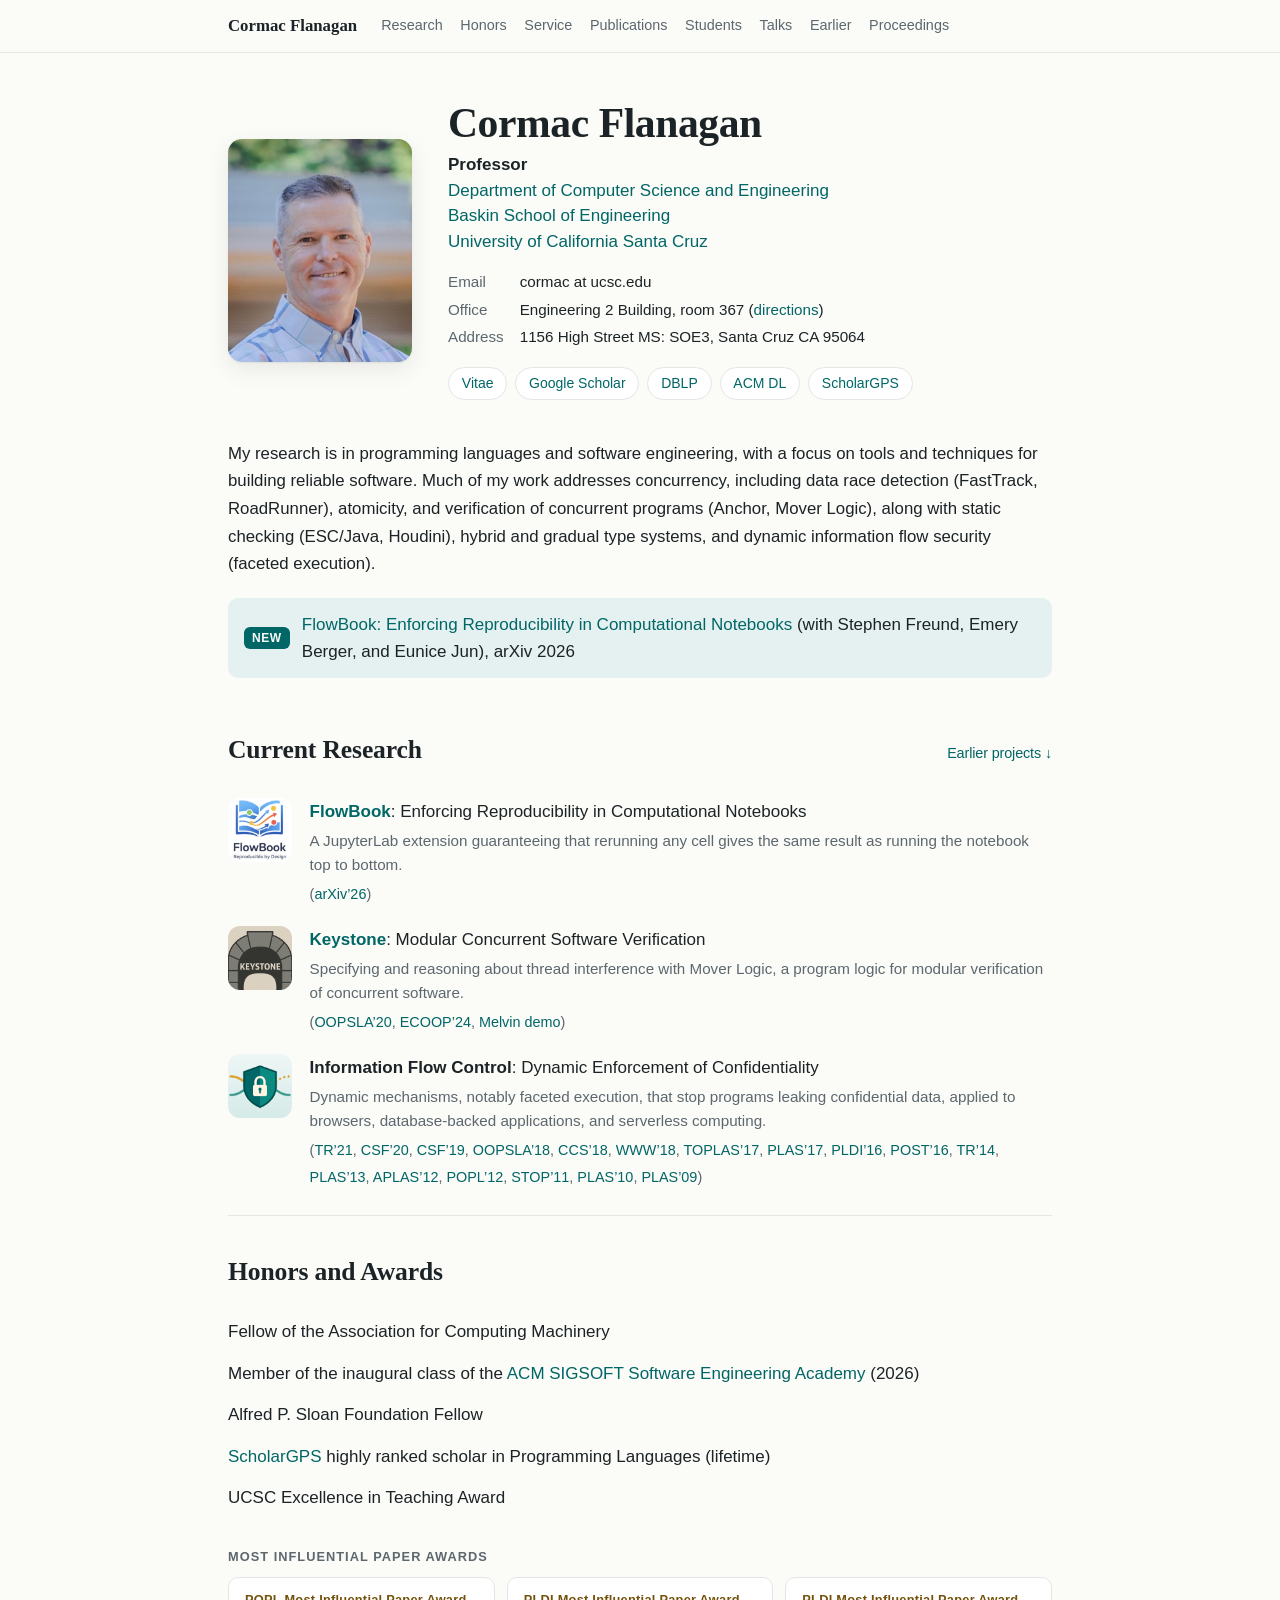
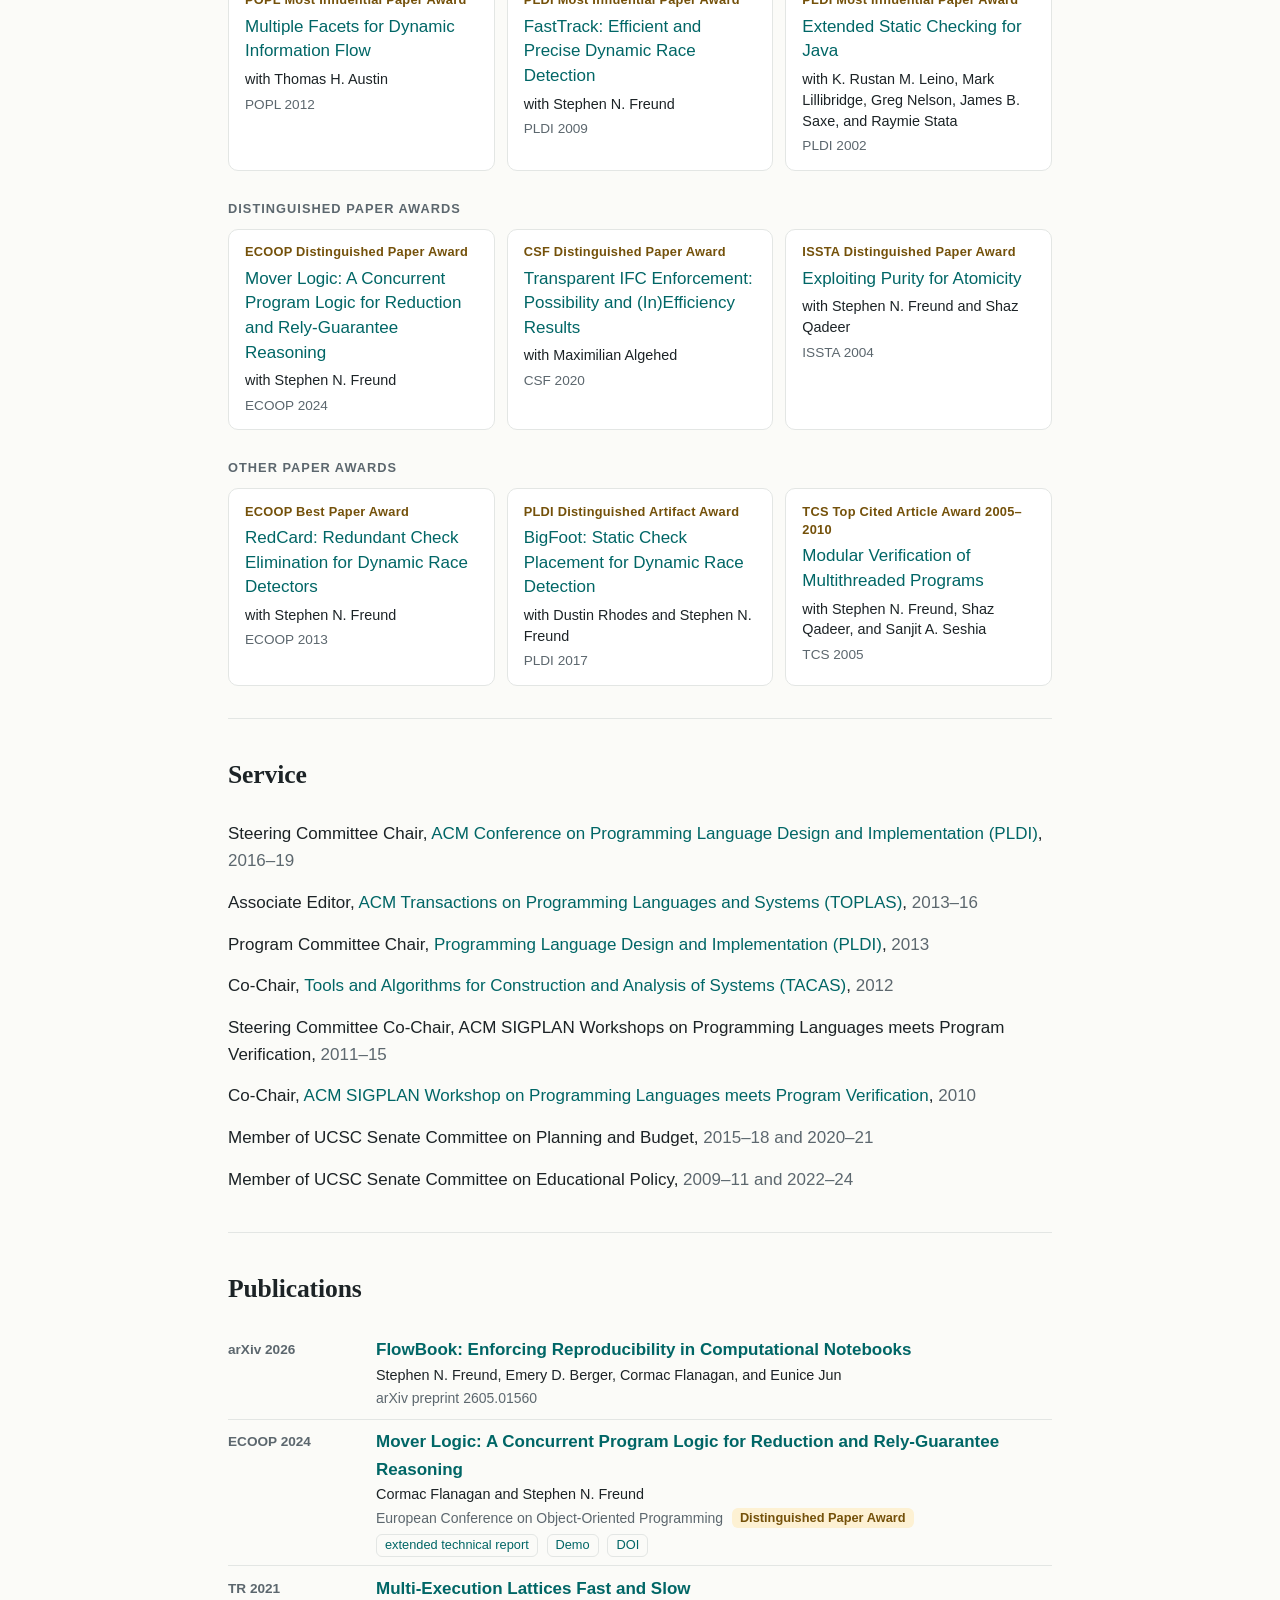
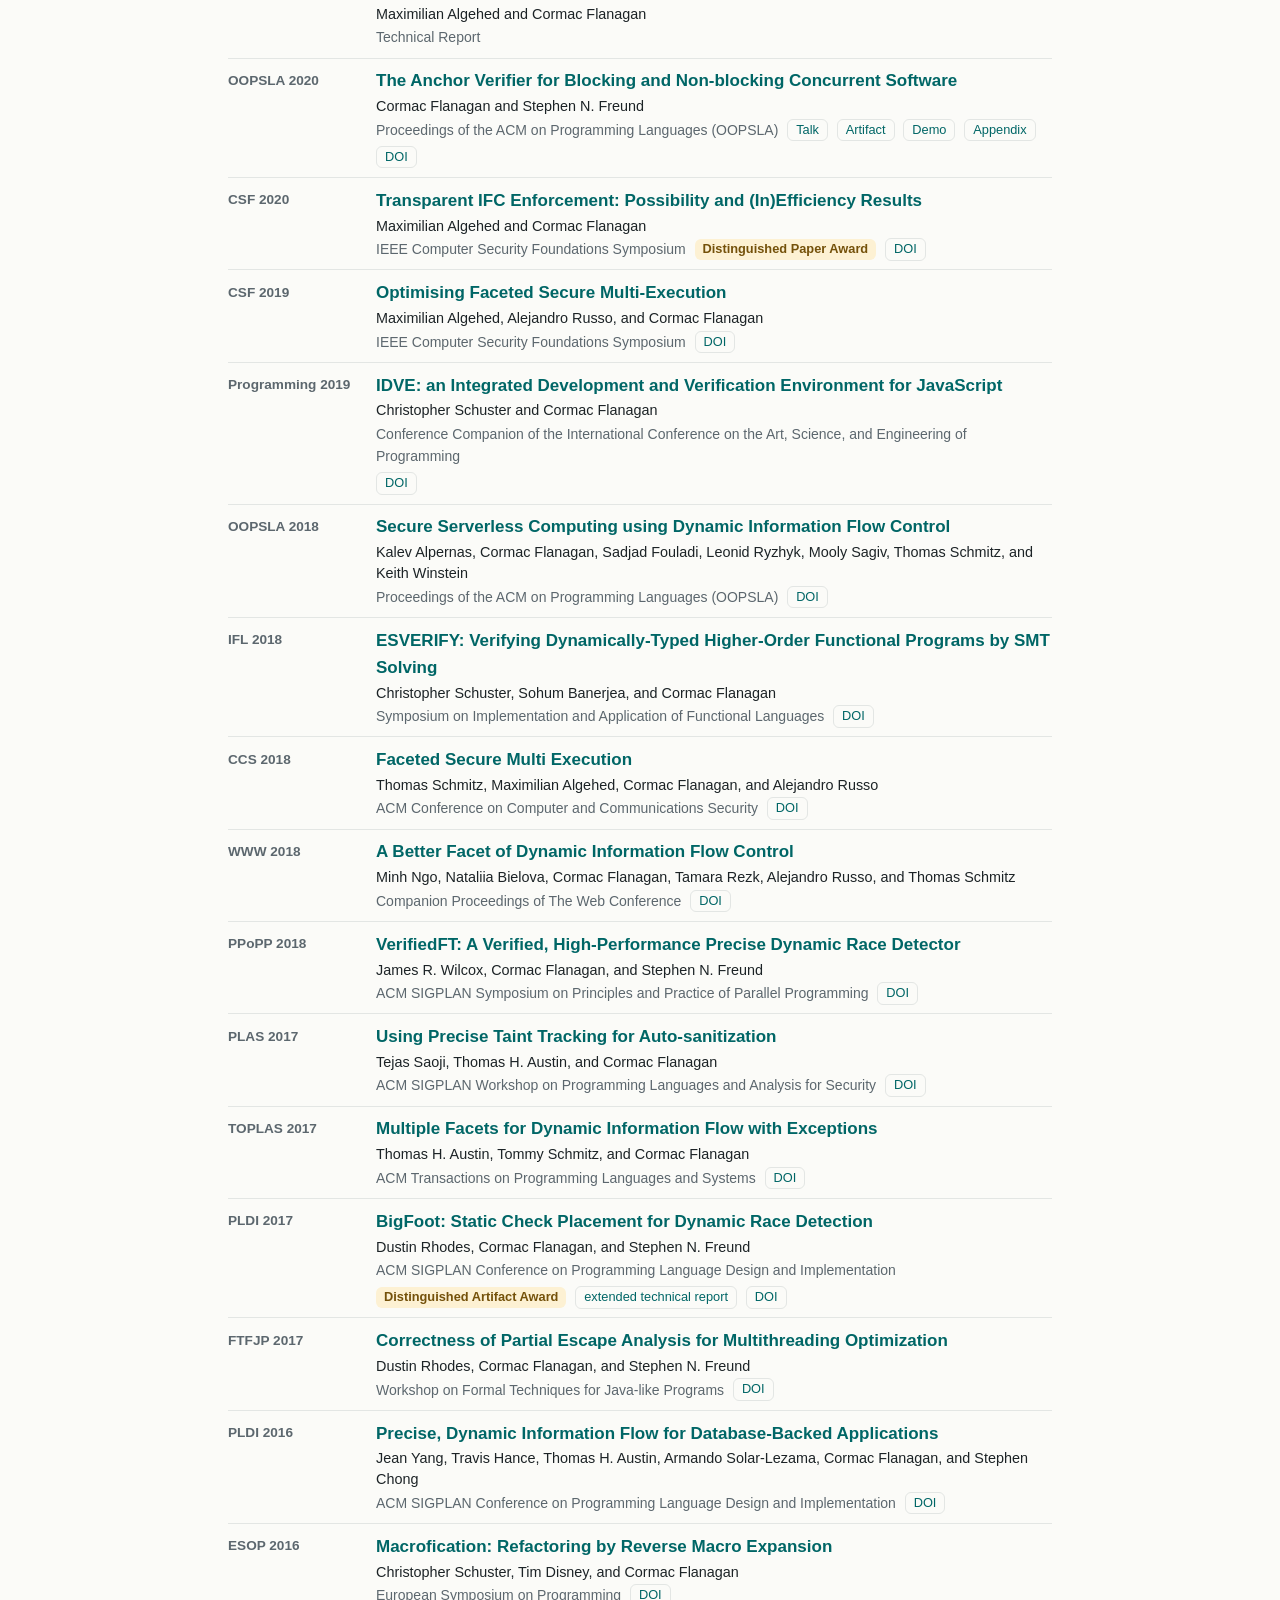
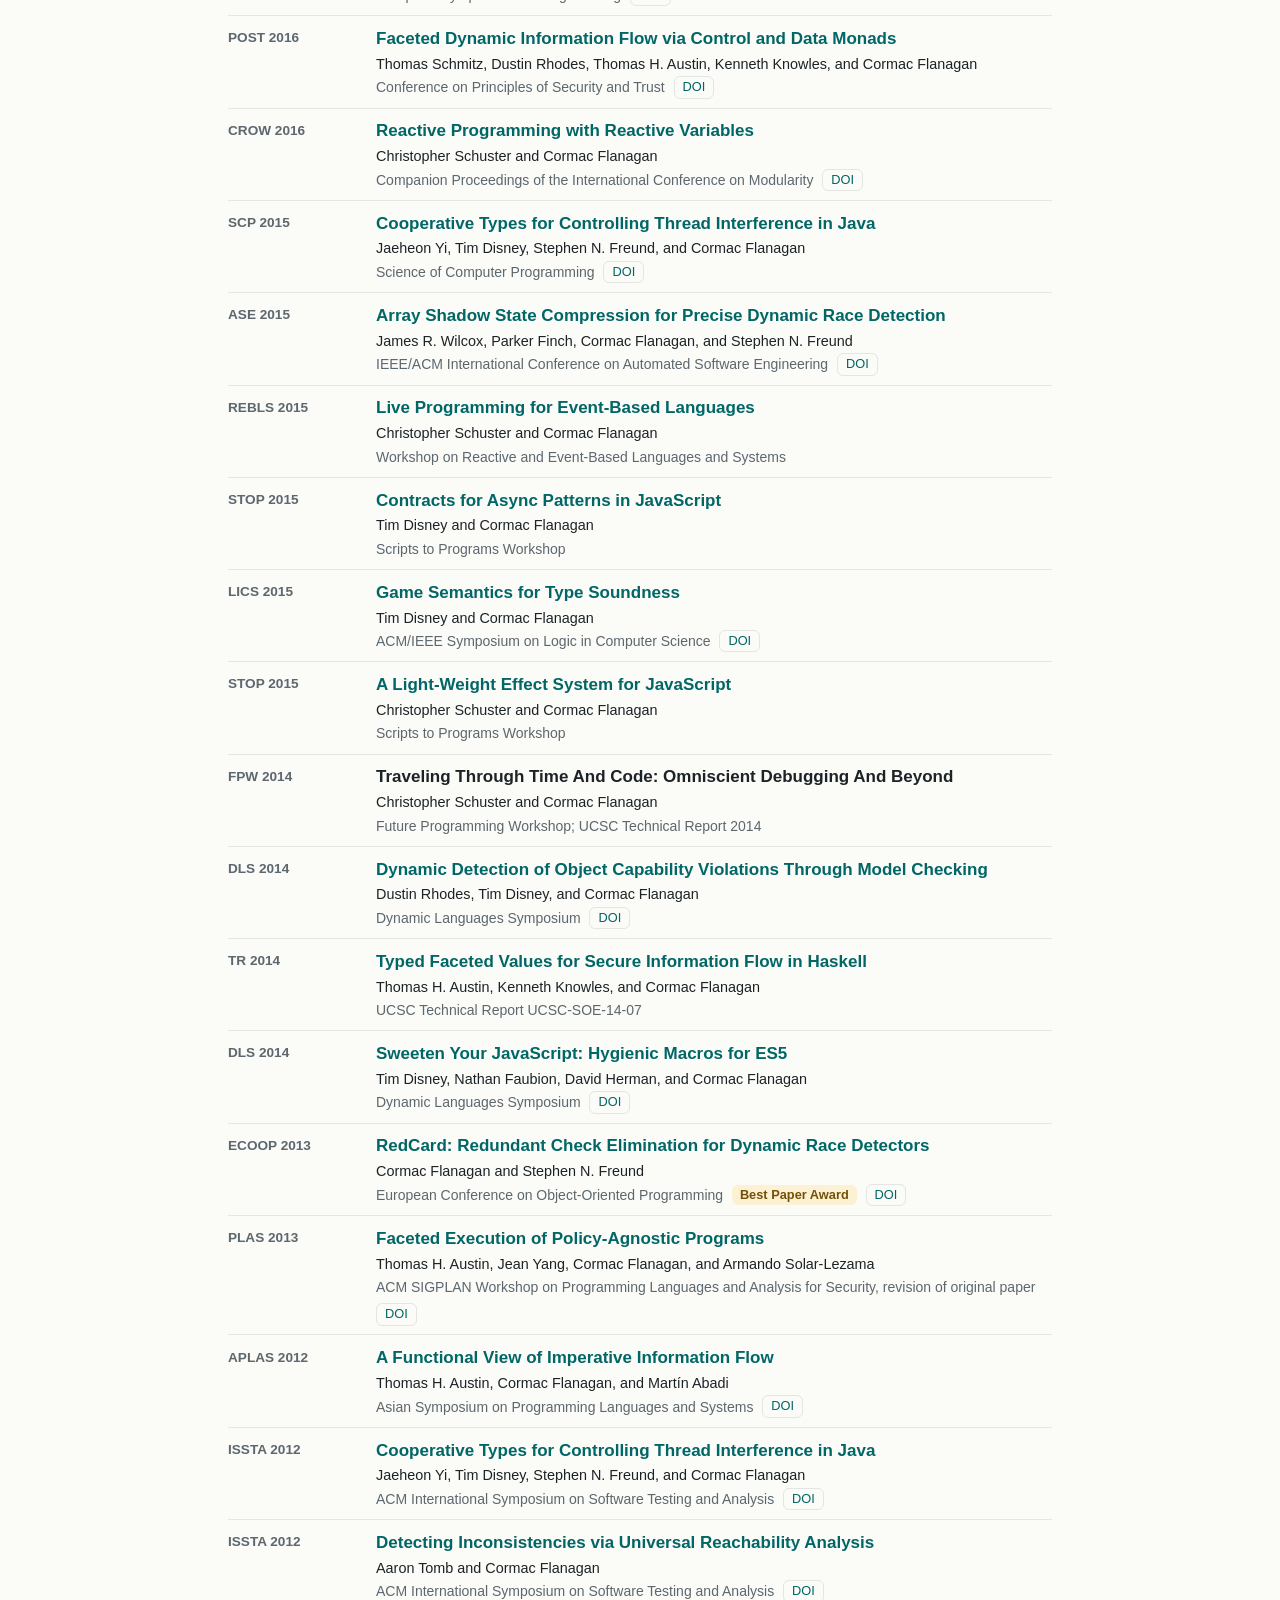
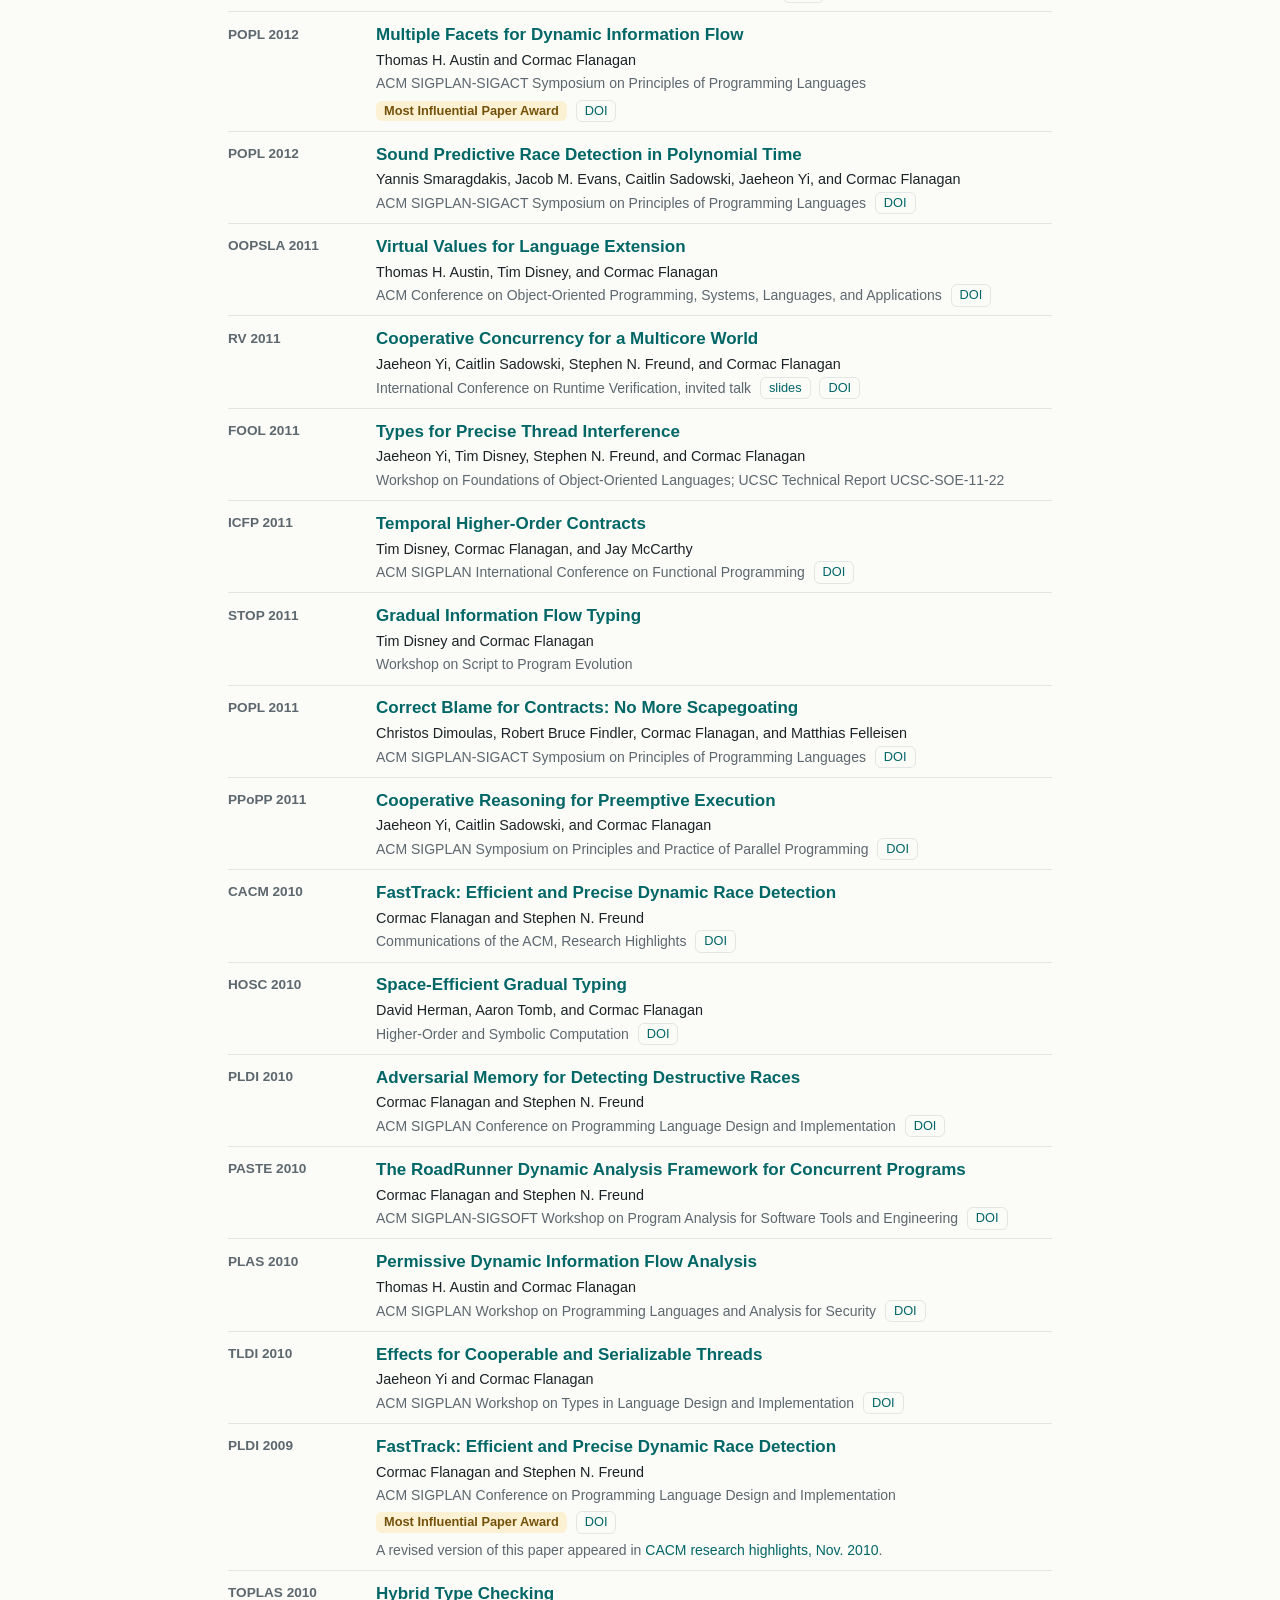
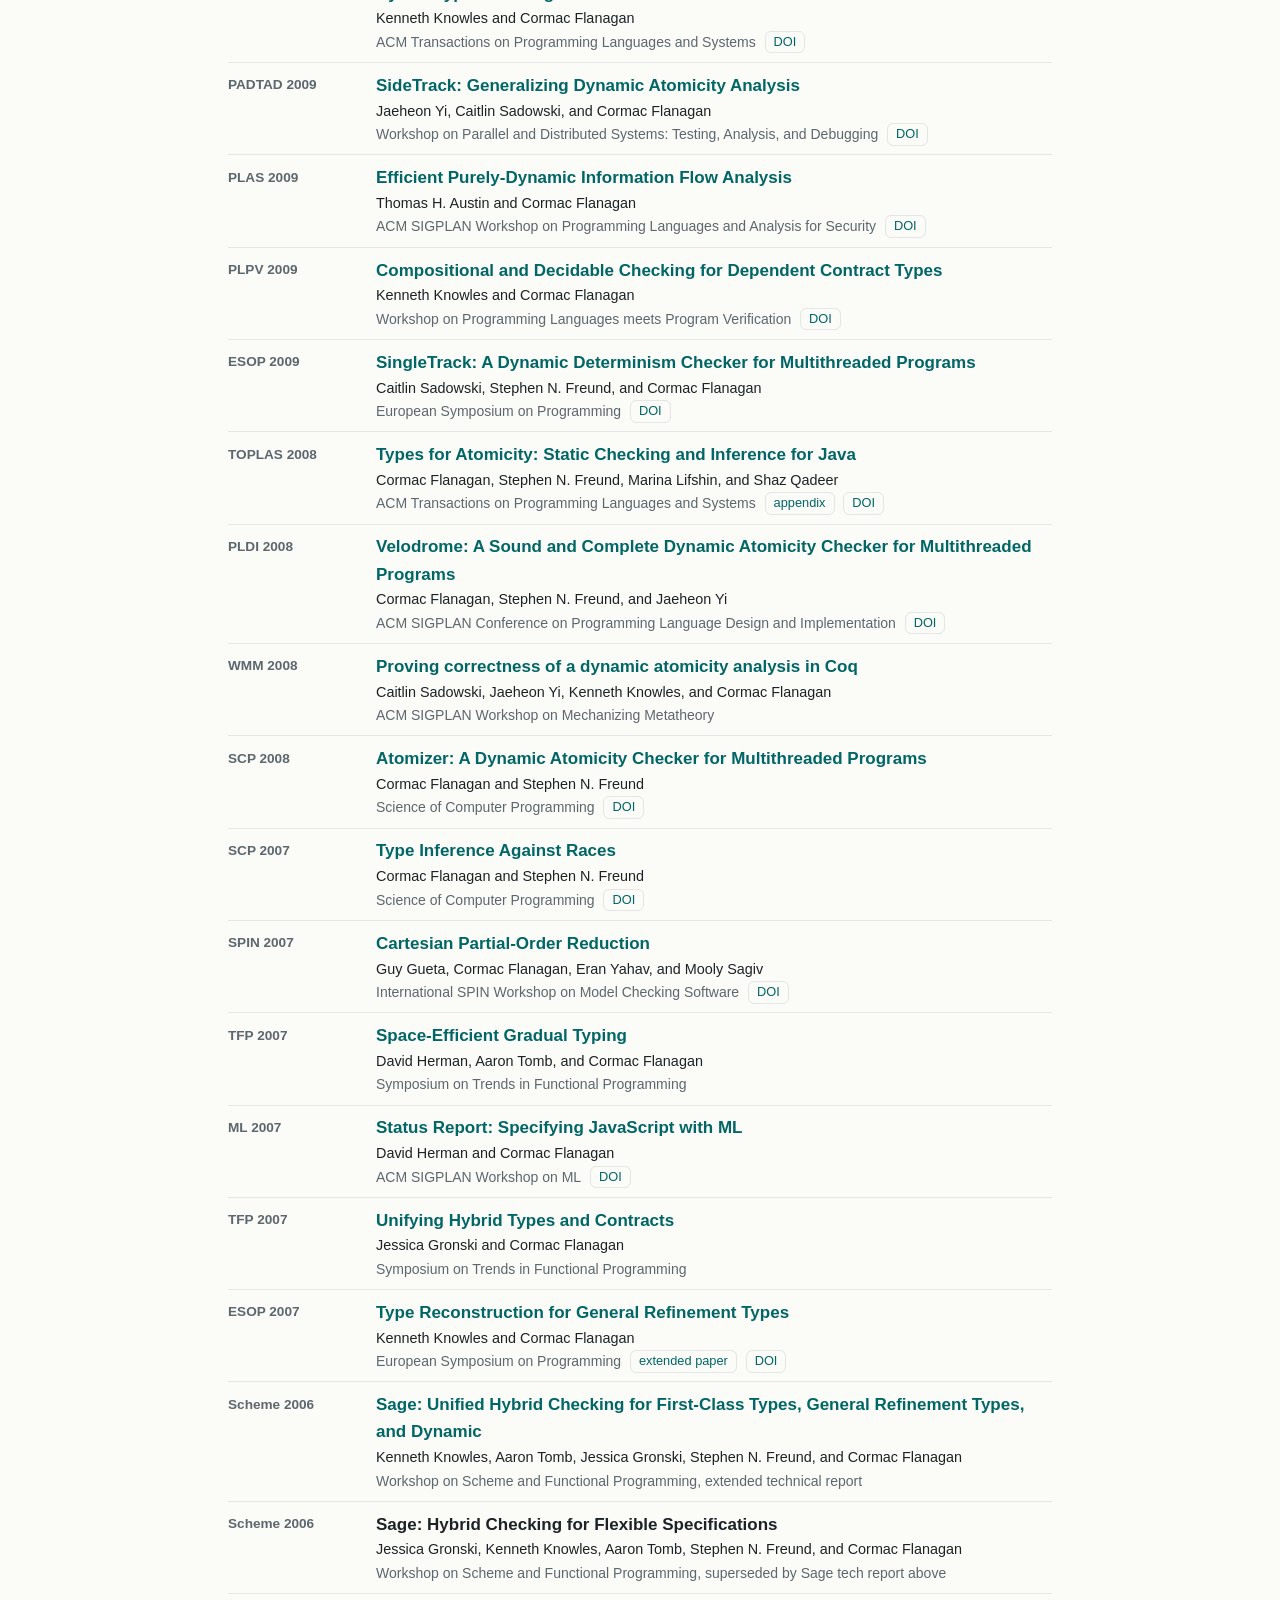
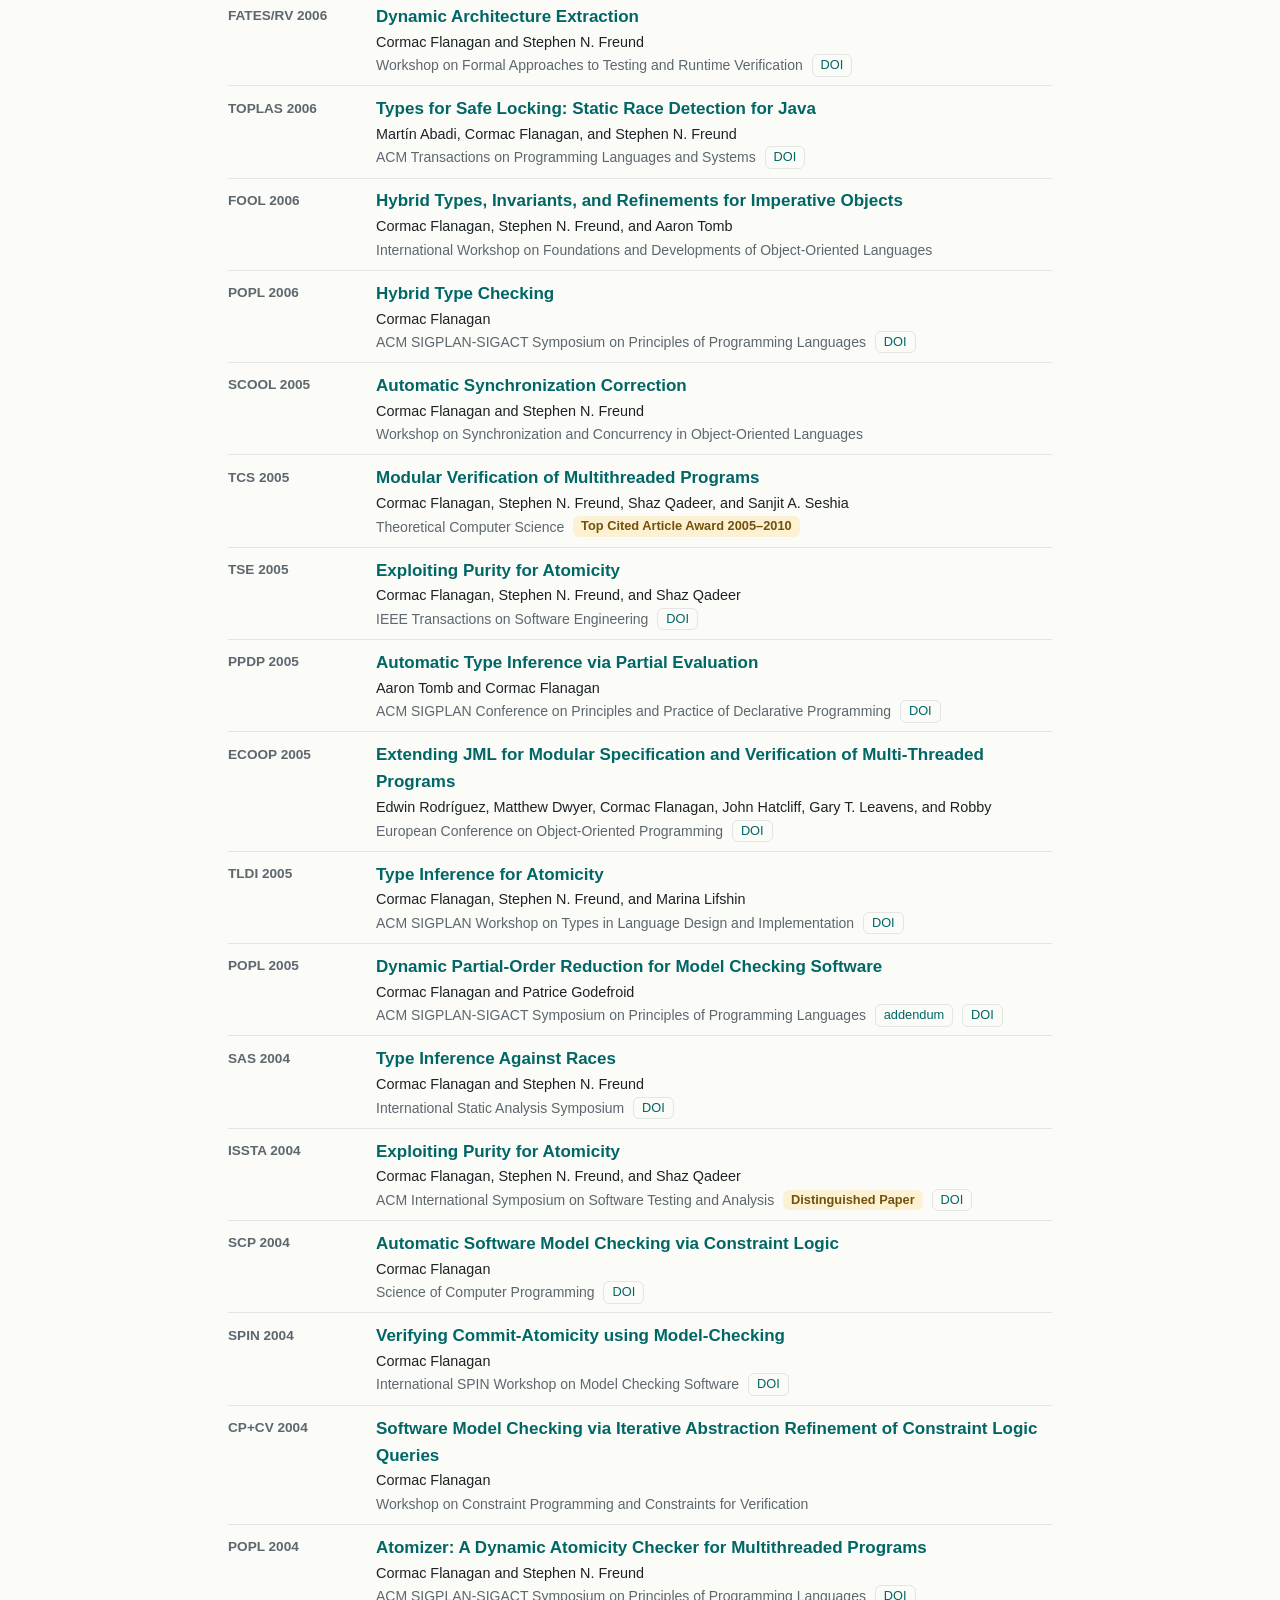
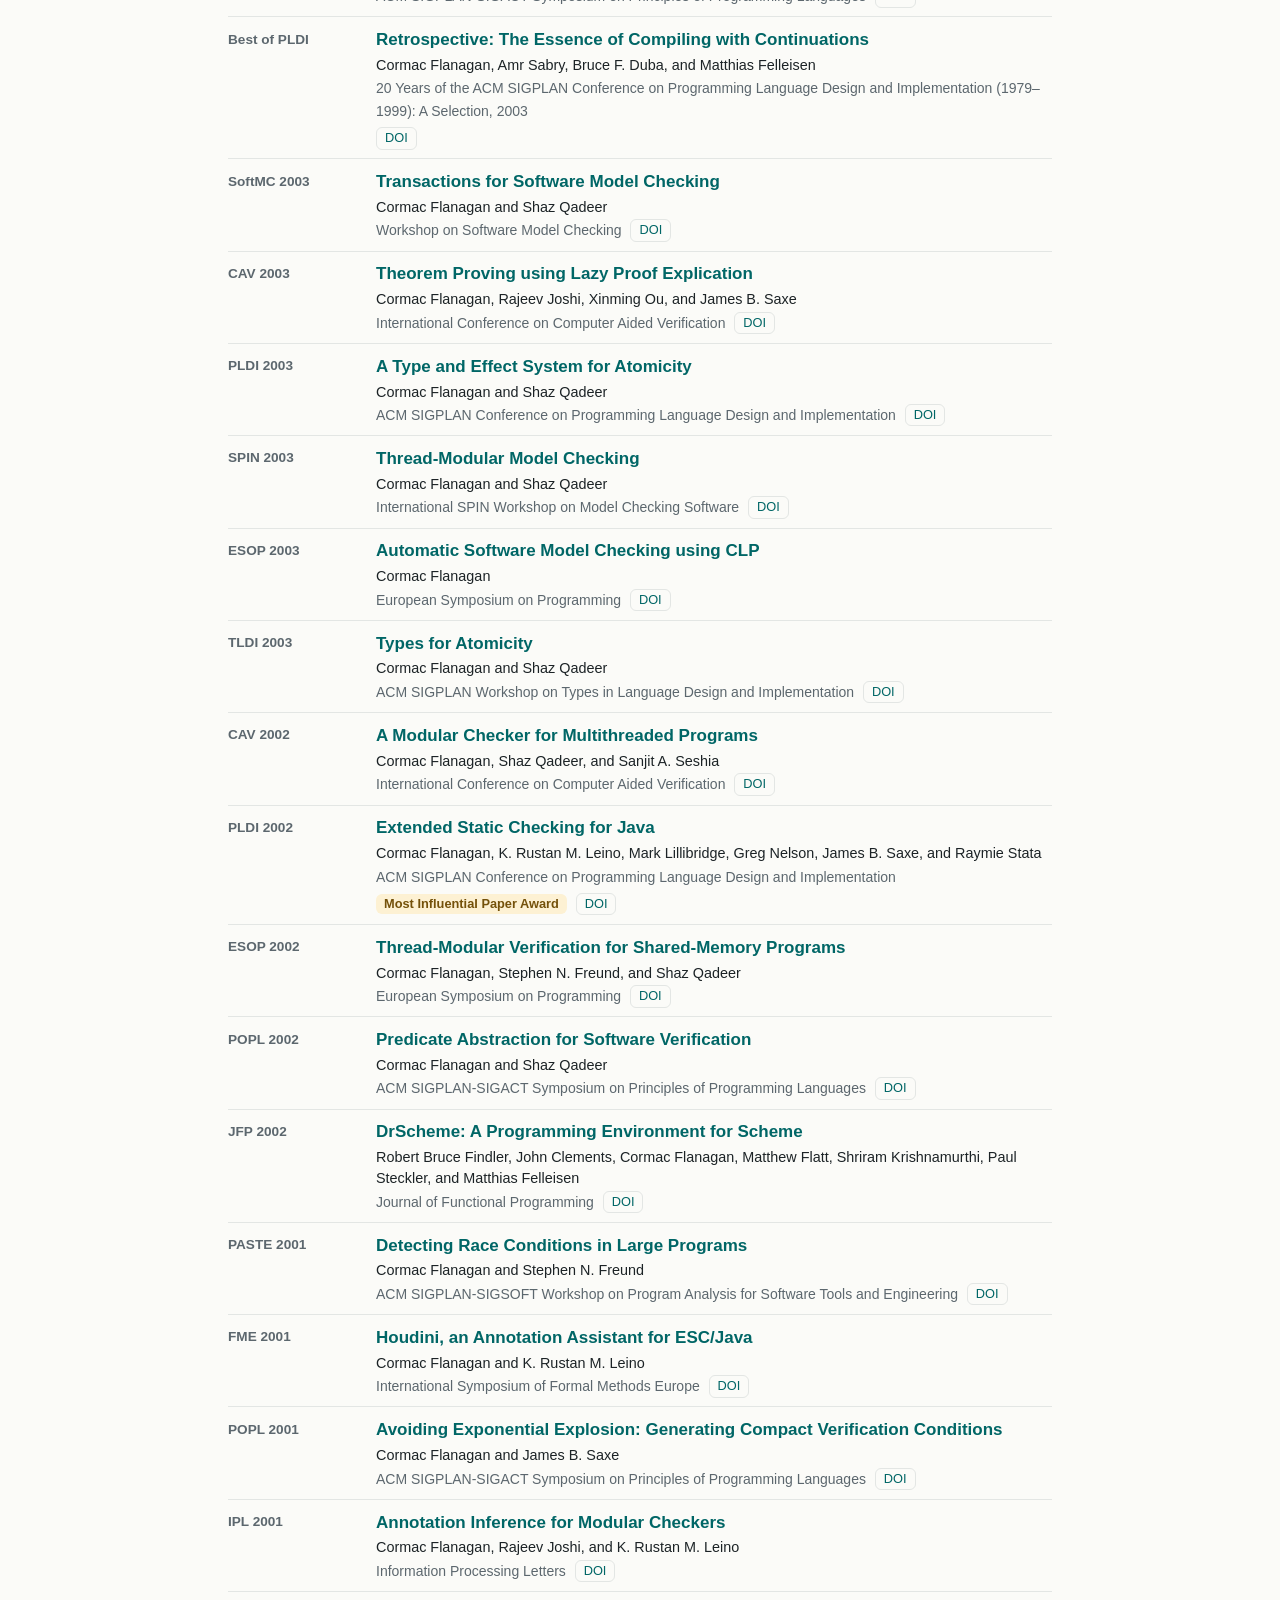
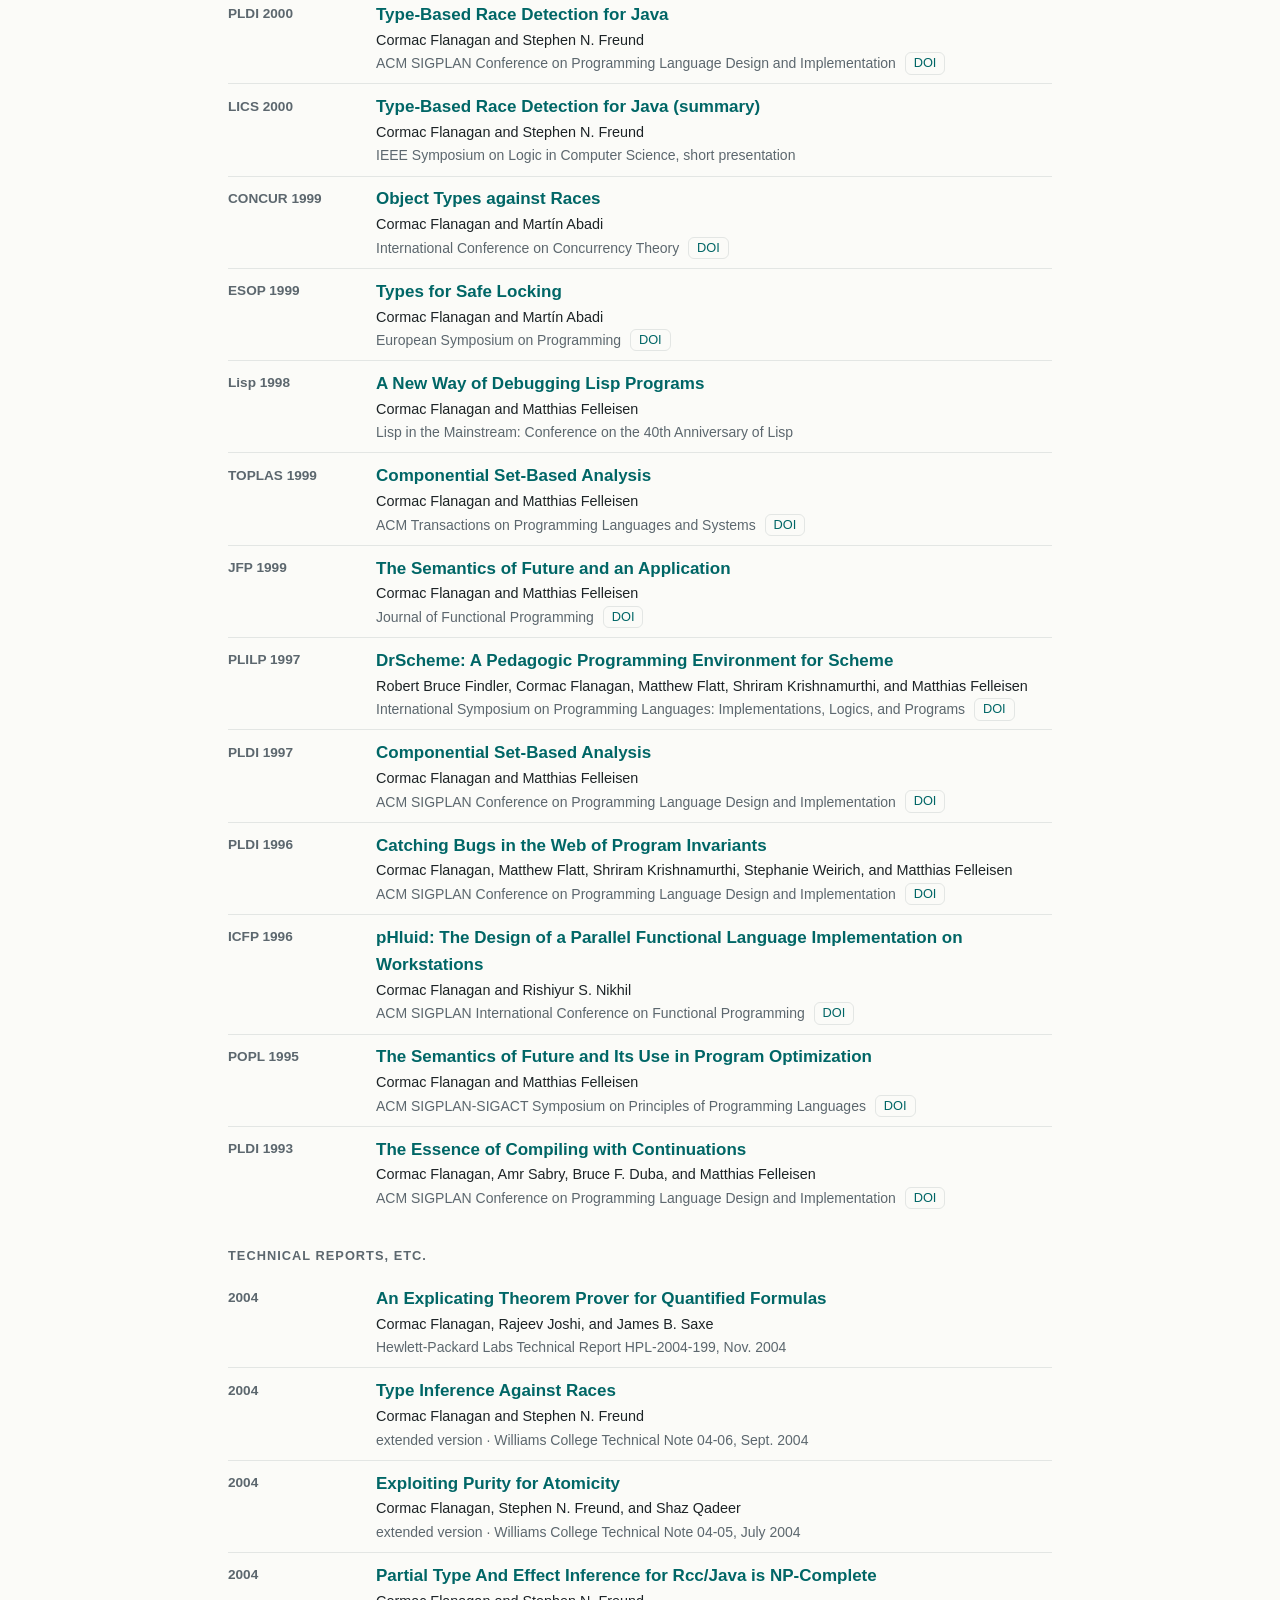
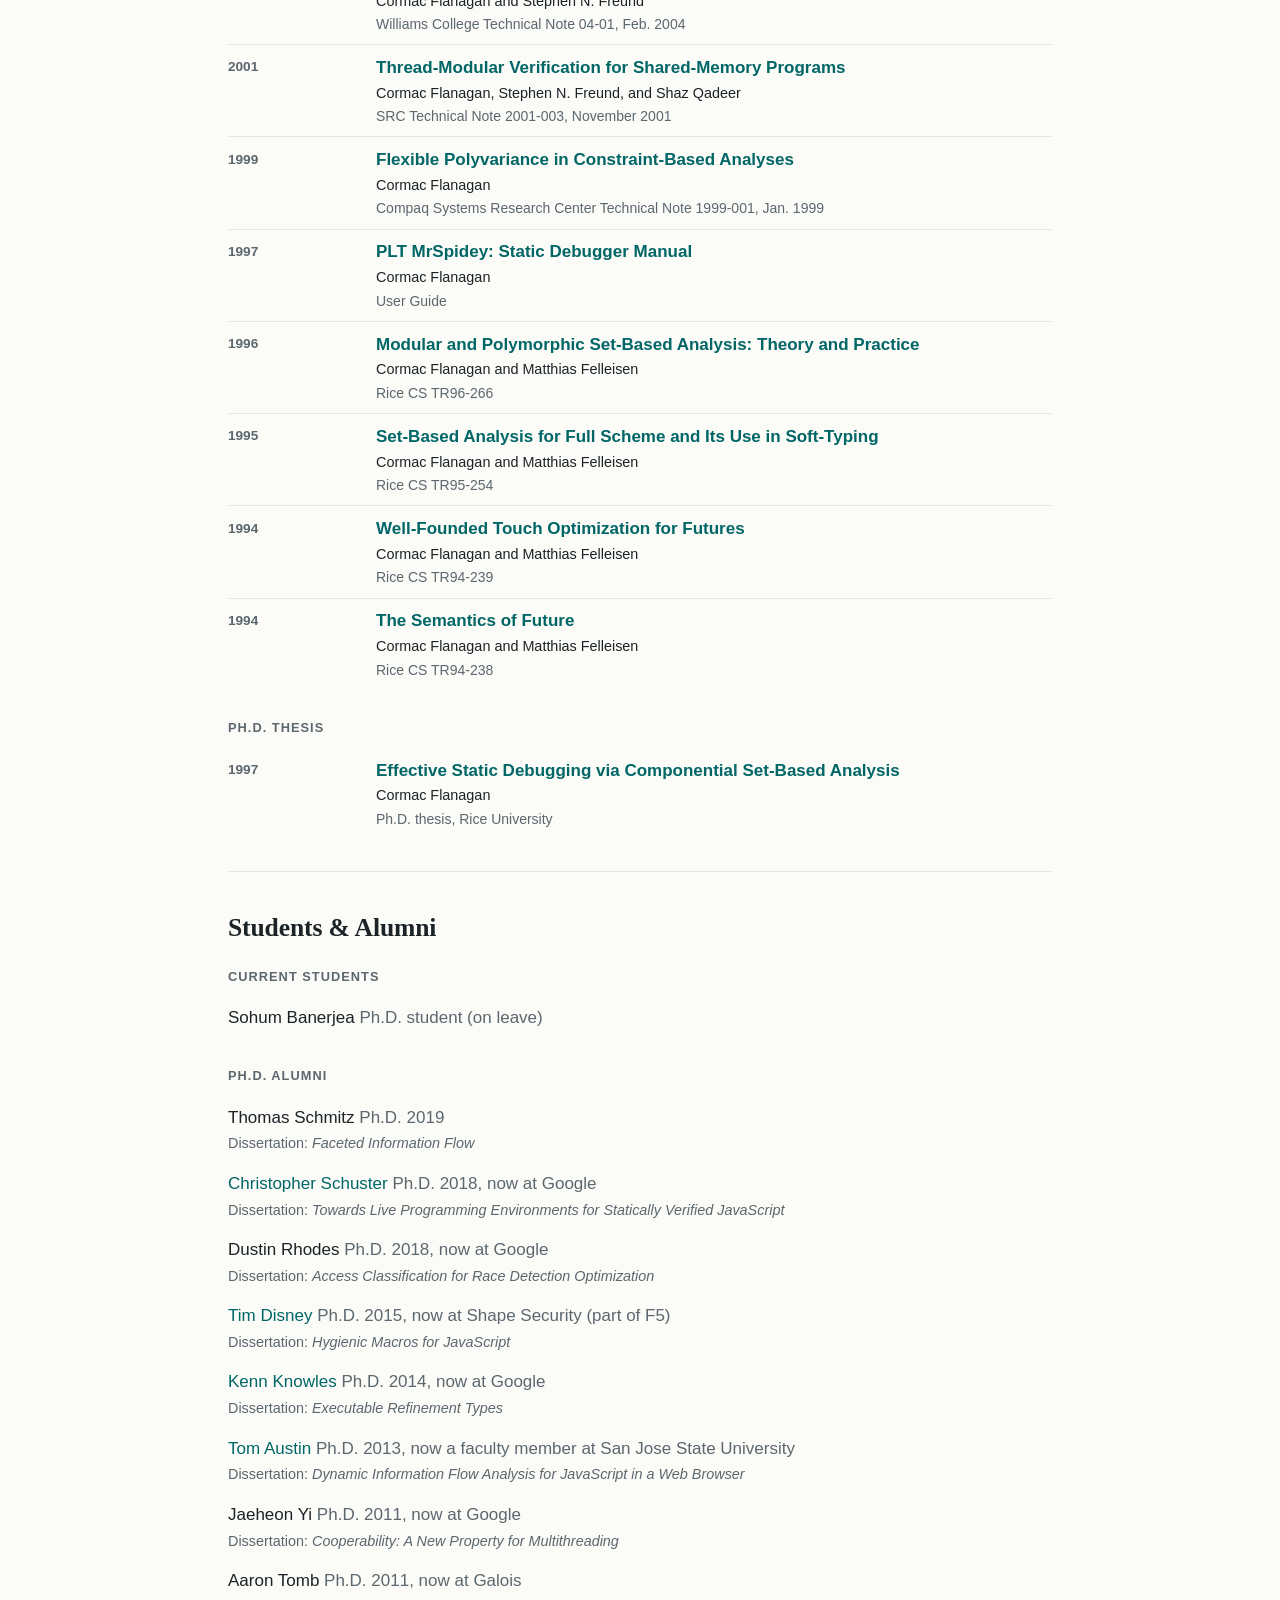
==== commit 8fa24fb8: "Move Service above Publications Co-Authored-By: Claude Opus 5.5 <noreply@anthropic.com> Claude-Sessi" ====
--- a/index.html
+++ b/index.html
@@ -40,8 +40,8 @@
     <ul>
       <li><a href="#research">Research</a></li>
       <li><a href="#honors">Honors</a></li>
+      <li><a href="#service">Service</a></li>
       <li><a href="#publications">Publications</a></li>
-      <li><a href="#service">Service</a></li>
       <li><a href="#students">Students</a></li>
       <li><a href="#talks">Talks</a></li>
       <li><a href="#earlier">Earlier</a></li>
@@ -146,1027 +146,6 @@
   </ul>
 </section>
 
-<section id="publications">
-  <h2>Publications</h2>
-  <ul class="pubs cites">
-    <li>
-      <span class="tag">arXiv 2026</span>
-      <div class="body">
-        <a href="https://arxiv.org/abs/2605.01560">FlowBook: Enforcing Reproducibility in Computational Notebooks</a>
-        <div class="authors">Stephen N. Freund, Emery D. Berger, Cormac Flanagan, and Eunice Jun</div>
-        <div class="meta">arXiv preprint 2605.01560</div>
-      </div>
-    </li>
-    <li>
-      <span class="tag">ECOOP 2024</span>
-      <div class="body">
-        <a href="papers/24ecoop.pdf">Mover Logic: A Concurrent Program Logic for Reduction and Rely-Guarantee Reasoning</a>
-        <div class="authors">Cormac Flanagan and Stephen N. Freund</div>
-        <div class="meta">European Conference on Object-Oriented Programming <span class="award">Distinguished Paper Award</span> <a href="papers/mover-logic-TR.pdf">extended technical report</a> <a href="https://melvin-demo.gss8b1ryfh8jc.us-east-1.cs.amazonlightsail.com/#example=counter.mml">Demo</a> <a href="https://doi.org/10.4230/LIPIcs.ECOOP.2024.16">DOI</a></div>
-      </div>
-    </li>
-    <li>
-      <span class="tag">TR 2021</span>
-      <div class="body">
-        <a href="papers/fast-and-slowTR.pdf">Multi-Execution Lattices Fast and Slow</a>
-        <div class="authors">Maximilian Algehed and Cormac Flanagan</div>
-        <div class="meta">Technical Report</div>
-      </div>
-    </li>
-    <li>
-      <span class="tag">OOPSLA 2020</span>
-      <div class="body">
-        <a href="papers/20oopsla.pdf">The Anchor Verifier for Blocking and Non-blocking Concurrent Software</a>
-        <div class="authors">Cormac Flanagan and Stephen N. Freund</div>
-        <div class="meta">Proceedings of the ACM on Programming Languages (OOPSLA) <a href="https://dl.acm.org/action/downloadSupplement?doi=10.1145%2F3428224&amp;file=oopsla20main-p103-p-video.mp4&amp;download=true">Talk</a> <a href="https://doi.org/10.5281/zenodo.4032624">Artifact</a> <a href="http://www.anchor-verifier.com/index.html">Demo</a> <a href="https://www.cs.williams.edu/~freund/papers/20-oopsla-appendix.pdf">Appendix</a> <a href="https://doi.org/10.1145/3428224">DOI</a></div>
-      </div>
-    </li>
-    <li>
-      <span class="tag">CSF 2020</span>
-      <div class="body">
-        <a href="papers/20csf.pdf">Transparent IFC Enforcement: Possibility and (In)Efficiency Results</a>
-        <div class="authors">Maximilian Algehed and Cormac Flanagan</div>
-        <div class="meta">IEEE Computer Security Foundations Symposium <span class="award">Distinguished Paper Award</span> <a href="https://doi.org/10.1109/csf49147.2020.00013">DOI</a></div>
-      </div>
-    </li>
-    <li>
-      <span class="tag">CSF 2019</span>
-      <div class="body">
-        <a href="papers/19csf.pdf">Optimising Faceted Secure Multi-Execution</a>
-        <div class="authors">Maximilian Algehed, Alejandro Russo, and Cormac Flanagan</div>
-        <div class="meta">IEEE Computer Security Foundations Symposium <a href="https://doi.org/10.1109/csf.2019.00008">DOI</a></div>
-      </div>
-    </li>
-    <li>
-      <span class="tag">Programming 2019</span>
-      <div class="body">
-        <a href="papers/19px.pdf">IDVE: an Integrated Development and Verification Environment for JavaScript</a>
-        <div class="authors">Christopher Schuster and Cormac Flanagan</div>
-        <div class="meta">Conference Companion of the International Conference on the Art, Science, and Engineering of Programming <a href="https://doi.org/10.1145/3328433.3328453">DOI</a></div>
-      </div>
-    </li>
-    <li>
-      <span class="tag">OOPSLA 2018</span>
-      <div class="body">
-        <a href="papers/18oopsla.pdf">Secure Serverless Computing using Dynamic Information Flow Control</a>
-        <div class="authors">Kalev Alpernas, Cormac Flanagan, Sadjad Fouladi, Leonid Ryzhyk, Mooly Sagiv, Thomas Schmitz, and Keith Winstein</div>
-        <div class="meta">Proceedings of the ACM on Programming Languages (OOPSLA) <a href="https://doi.org/10.1145/3276488">DOI</a></div>
-      </div>
-    </li>
-    <li>
-      <span class="tag">IFL 2018</span>
-      <div class="body">
-        <a href="papers/18ifl.pdf">ESVERIFY: Verifying Dynamically-Typed Higher-Order Functional Programs by SMT Solving</a>
-        <div class="authors">Christopher Schuster, Sohum Banerjea, and Cormac Flanagan</div>
-        <div class="meta">Symposium on Implementation and Application of Functional Languages <a href="https://doi.org/10.1145/3310232.3310240">DOI</a></div>
-      </div>
-    </li>
-    <li>
-      <span class="tag">CCS 2018</span>
-      <div class="body">
-        <a href="papers/18ccs.pdf">Faceted Secure Multi Execution</a>
-        <div class="authors">Thomas Schmitz, Maximilian Algehed, Cormac Flanagan, and Alejandro Russo</div>
-        <div class="meta">ACM Conference on Computer and Communications Security <a href="https://doi.org/10.1145/3243734.3243806">DOI</a></div>
-      </div>
-    </li>
-    <li>
-      <span class="tag">WWW 2018</span>
-      <div class="body">
-        <a href="papers/18www.pdf">A Better Facet of Dynamic Information Flow Control</a>
-        <div class="authors">Minh Ngo, Nataliia Bielova, Cormac Flanagan, Tamara Rezk, Alejandro Russo, and Thomas Schmitz</div>
-        <div class="meta">Companion Proceedings of The Web Conference <a href="https://doi.org/10.1145/3184558.3185979">DOI</a></div>
-      </div>
-    </li>
-    <li>
-      <span class="tag">PPoPP 2018</span>
-      <div class="body">
-        <a href="papers/18ppopp.pdf">VerifiedFT: A Verified, High-Performance Precise Dynamic Race Detector</a>
-        <div class="authors">James R. Wilcox, Cormac Flanagan, and Stephen N. Freund</div>
-        <div class="meta">ACM SIGPLAN Symposium on Principles and Practice of Parallel Programming <a href="https://doi.org/10.1145/3178487.3178514">DOI</a></div>
-      </div>
-    </li>
-    <li>
-      <span class="tag">PLAS 2017</span>
-      <div class="body">
-        <a href="papers/17plas.pdf">Using Precise Taint Tracking for Auto-sanitization</a>
-        <div class="authors">Tejas Saoji, Thomas H. Austin, and Cormac Flanagan</div>
-        <div class="meta">ACM SIGPLAN Workshop on Programming Languages and Analysis for Security <a href="https://doi.org/10.1145/3139337.3139341">DOI</a></div>
-      </div>
-    </li>
-    <li>
-      <span class="tag">TOPLAS 2017</span>
-      <div class="body">
-        <a href="papers/toplas17.pdf">Multiple Facets for Dynamic Information Flow with Exceptions</a>
-        <div class="authors">Thomas H. Austin, Tommy Schmitz, and Cormac Flanagan</div>
-        <div class="meta">ACM Transactions on Programming Languages and Systems <a href="https://doi.org/10.1145/3024086">DOI</a></div>
-      </div>
-    </li>
-    <li>
-      <span class="tag">PLDI 2017</span>
-      <div class="body">
-        <a href="papers/pldi17.pdf">BigFoot: Static Check Placement for Dynamic Race Detection</a>
-        <div class="authors">Dustin Rhodes, Cormac Flanagan, and Stephen N. Freund</div>
-        <div class="meta">ACM SIGPLAN Conference on Programming Language Design and Implementation <span class="award">Distinguished Artifact Award</span> <a href="https://www.cs.williams.edu/~freund/papers/bigfoot-tr.pdf">extended technical report</a> <a href="https://doi.org/10.1145/3062341.3062350">DOI</a></div>
-      </div>
-    </li>
-    <li>
-      <span class="tag">FTFJP 2017</span>
-      <div class="body">
-        <a href="papers/17-ftfjp.pdf">Correctness of Partial Escape Analysis for Multithreading Optimization</a>
-        <div class="authors">Dustin Rhodes, Cormac Flanagan, and Stephen N. Freund</div>
-        <div class="meta">Workshop on Formal Techniques for Java-like Programs <a href="https://doi.org/10.1145/3103111.3104039">DOI</a></div>
-      </div>
-    </li>
-    <li>
-      <span class="tag">PLDI 2016</span>
-      <div class="body">
-        <a href="papers/16pldi.pdf">Precise, Dynamic Information Flow for Database-Backed Applications</a>
-        <div class="authors">Jean Yang, Travis Hance, Thomas H. Austin, Armando Solar-Lezama, Cormac Flanagan, and Stephen Chong</div>
-        <div class="meta">ACM SIGPLAN Conference on Programming Language Design and Implementation <a href="https://doi.org/10.1145/2908080.2908098">DOI</a></div>
-      </div>
-    </li>
-    <li>
-      <span class="tag">ESOP 2016</span>
-      <div class="body">
-        <a href="papers/16esop.pdf">Macrofication: Refactoring by Reverse Macro Expansion</a>
-        <div class="authors">Christopher Schuster, Tim Disney, and Cormac Flanagan</div>
-        <div class="meta">European Symposium on Programming <a href="https://doi.org/10.1007/978-3-662-49498-1_25">DOI</a></div>
-      </div>
-    </li>
-    <li>
-      <span class="tag">POST 2016</span>
-      <div class="body">
-        <a href="papers/16post.pdf">Faceted Dynamic Information Flow via Control and Data Monads</a>
-        <div class="authors">Thomas Schmitz, Dustin Rhodes, Thomas H. Austin, Kenneth Knowles, and Cormac Flanagan</div>
-        <div class="meta">Conference on Principles of Security and Trust <a href="https://doi.org/10.1007/978-3-662-49635-0_1">DOI</a></div>
-      </div>
-    </li>
-    <li>
-      <span class="tag">CROW 2016</span>
-      <div class="body">
-        <a href="papers/16crow.pdf">Reactive Programming with Reactive Variables</a>
-        <div class="authors">Christopher Schuster and Cormac Flanagan</div>
-        <div class="meta">Companion Proceedings of the International Conference on Modularity <a href="https://doi.org/10.1145/2892664.2892666">DOI</a></div>
-      </div>
-    </li>
-    <li>
-      <span class="tag">SCP 2015</span>
-      <div class="body">
-        <a href="papers/scp15.pdf">Cooperative Types for Controlling Thread Interference in Java</a>
-        <div class="authors">Jaeheon Yi, Tim Disney, Stephen N. Freund, and Cormac Flanagan</div>
-        <div class="meta">Science of Computer Programming <a href="https://doi.org/10.1016/j.scico.2015.08.004">DOI</a></div>
-      </div>
-    </li>
-    <li>
-      <span class="tag">ASE 2015</span>
-      <div class="body">
-        <a href="papers/15ase.pdf">Array Shadow State Compression for Precise Dynamic Race Detection</a>
-        <div class="authors">James R. Wilcox, Parker Finch, Cormac Flanagan, and Stephen N. Freund</div>
-        <div class="meta">IEEE/ACM International Conference on Automated Software Engineering <a href="https://doi.org/10.1109/ase.2015.19">DOI</a></div>
-      </div>
-    </li>
-    <li>
-      <span class="tag">REBLS 2015</span>
-      <div class="body">
-        <a href="papers/15rebls.pdf">Live Programming for Event-Based Languages</a>
-        <div class="authors">Christopher Schuster and Cormac Flanagan</div>
-        <div class="meta">Workshop on Reactive and Event-Based Languages and Systems</div>
-      </div>
-    </li>
-    <li>
-      <span class="tag">STOP 2015</span>
-      <div class="body">
-        <a href="papers/stop15a.pdf">Contracts for Async Patterns in JavaScript</a>
-        <div class="authors">Tim Disney and Cormac Flanagan</div>
-        <div class="meta">Scripts to Programs Workshop</div>
-      </div>
-    </li>
-    <li>
-      <span class="tag">LICS 2015</span>
-      <div class="body">
-        <a href="papers/15lics.pdf">Game Semantics for Type Soundness</a>
-        <div class="authors">Tim Disney and Cormac Flanagan</div>
-        <div class="meta">ACM/IEEE Symposium on Logic in Computer Science <a href="https://doi.org/10.1109/lics.2015.20">DOI</a></div>
-      </div>
-    </li>
-    <li>
-      <span class="tag">STOP 2015</span>
-      <div class="body">
-        <a href="papers/stop15b.pdf">A Light-Weight Effect System for JavaScript</a>
-        <div class="authors">Christopher Schuster and Cormac Flanagan</div>
-        <div class="meta">Scripts to Programs Workshop</div>
-      </div>
-    </li>
-    <li>
-      <span class="tag">FPW 2014</span>
-      <div class="body">
-        <span class="title">Traveling Through Time And Code: Omniscient Debugging And Beyond</span>
-        <div class="authors">Christopher Schuster and Cormac Flanagan</div>
-        <div class="meta">Future Programming Workshop; UCSC Technical Report 2014</div>
-      </div>
-    </li>
-    <li>
-      <span class="tag">DLS 2014</span>
-      <div class="body">
-        <a href="papers/dls14b.pdf">Dynamic Detection of Object Capability Violations Through Model Checking</a>
-        <div class="authors">Dustin Rhodes, Tim Disney, and Cormac Flanagan</div>
-        <div class="meta">Dynamic Languages Symposium <a href="https://doi.org/10.1145/2661088.2661099">DOI</a></div>
-      </div>
-    </li>
-    <li>
-      <span class="tag">TR 2014</span>
-      <div class="body">
-        <a href="papers/UCSC-SOE-14-07.pdf">Typed Faceted Values for Secure Information Flow in Haskell</a>
-        <div class="authors">Thomas H. Austin, Kenneth Knowles, and Cormac Flanagan</div>
-        <div class="meta">UCSC Technical Report UCSC-SOE-14-07</div>
-      </div>
-    </li>
-    <li>
-      <span class="tag">DLS 2014</span>
-      <div class="body">
-        <a href="papers/dls14a.pdf">Sweeten Your JavaScript: Hygienic Macros for ES5</a>
-        <div class="authors">Tim Disney, Nathan Faubion, David Herman, and Cormac Flanagan</div>
-        <div class="meta">Dynamic Languages Symposium <a href="https://doi.org/10.1145/2661088.2661097">DOI</a></div>
-      </div>
-    </li>
-    <li>
-      <span class="tag">ECOOP 2013</span>
-      <div class="body">
-        <a href="papers/ecoop13.pdf">RedCard: Redundant Check Elimination for Dynamic Race Detectors</a>
-        <div class="authors">Cormac Flanagan and Stephen N. Freund</div>
-        <div class="meta">European Conference on Object-Oriented Programming <span class="award">Best Paper Award</span> <a href="https://doi.org/10.1007/978-3-642-39038-8_11">DOI</a></div>
-      </div>
-    </li>
-    <li>
-      <span class="tag">PLAS 2013</span>
-      <div class="body">
-        <a href="papers/plas13.pdf">Faceted Execution of Policy-Agnostic Programs</a>
-        <div class="authors">Thomas H. Austin, Jean Yang, Cormac Flanagan, and Armando Solar-Lezama</div>
-        <div class="meta">ACM SIGPLAN Workshop on Programming Languages and Analysis for Security, revision of original paper <a href="https://doi.org/10.1145/2465106.2465121">DOI</a></div>
-      </div>
-    </li>
-    <li>
-      <span class="tag">APLAS 2012</span>
-      <div class="body">
-        <a href="papers/aplas12.pdf">A Functional View of Imperative Information Flow</a>
-        <div class="authors">Thomas H. Austin, Cormac Flanagan, and Martín Abadi</div>
-        <div class="meta">Asian Symposium on Programming Languages and Systems <a href="https://doi.org/10.1007/978-3-642-35182-2_4">DOI</a></div>
-      </div>
-    </li>
-    <li>
-      <span class="tag">ISSTA 2012</span>
-      <div class="body">
-        <a href="papers/issta12a.pdf">Cooperative Types for Controlling Thread Interference in Java</a>
-        <div class="authors">Jaeheon Yi, Tim Disney, Stephen N. Freund, and Cormac Flanagan</div>
-        <div class="meta">ACM International Symposium on Software Testing and Analysis <a href="https://doi.org/10.1145/2338965.2336781">DOI</a></div>
-      </div>
-    </li>
-    <li>
-      <span class="tag">ISSTA 2012</span>
-      <div class="body">
-        <a href="papers/issta12b.pdf">Detecting Inconsistencies via Universal Reachability Analysis</a>
-        <div class="authors">Aaron Tomb and Cormac Flanagan</div>
-        <div class="meta">ACM International Symposium on Software Testing and Analysis <a href="https://doi.org/10.1145/2338965.2336788">DOI</a></div>
-      </div>
-    </li>
-    <li>
-      <span class="tag">POPL 2012</span>
-      <div class="body">
-        <a href="papers/popl12b.pdf">Multiple Facets for Dynamic Information Flow</a>
-        <div class="authors">Thomas H. Austin and Cormac Flanagan</div>
-        <div class="meta">ACM SIGPLAN-SIGACT Symposium on Principles of Programming Languages <span class="award">Most Influential Paper Award</span> <a href="https://doi.org/10.1145/2103656.2103677">DOI</a></div>
-      </div>
-    </li>
-    <li>
-      <span class="tag">POPL 2012</span>
-      <div class="body">
-        <a href="papers/popl12a.pdf">Sound Predictive Race Detection in Polynomial Time</a>
-        <div class="authors">Yannis Smaragdakis, Jacob M. Evans, Caitlin Sadowski, Jaeheon Yi, and Cormac Flanagan</div>
-        <div class="meta">ACM SIGPLAN-SIGACT Symposium on Principles of Programming Languages <a href="https://doi.org/10.1145/2103656.2103702">DOI</a></div>
-      </div>
-    </li>
-    <li>
-      <span class="tag">OOPSLA 2011</span>
-      <div class="body">
-        <a href="papers/oopsla11.pdf">Virtual Values for Language Extension</a>
-        <div class="authors">Thomas H. Austin, Tim Disney, and Cormac Flanagan</div>
-        <div class="meta">ACM Conference on Object-Oriented Programming, Systems, Languages, and Applications <a href="https://doi.org/10.1145/2048066.2048136">DOI</a></div>
-      </div>
-    </li>
-    <li>
-      <span class="tag">RV 2011</span>
-      <div class="body">
-        <a href="papers/rv11.pdf">Cooperative Concurrency for a Multicore World</a>
-        <div class="authors">Jaeheon Yi, Caitlin Sadowski, Stephen N. Freund, and Cormac Flanagan</div>
-        <div class="meta">International Conference on Runtime Verification, invited talk <a href="talks/11rv.pdf">slides</a> <a href="https://doi.org/10.1007/978-3-642-29860-8_25">DOI</a></div>
-      </div>
-    </li>
-    <li>
-      <span class="tag">FOOL 2011</span>
-      <div class="body">
-        <a href="papers/ucsc-soe-11-22.pdf">Types for Precise Thread Interference</a>
-        <div class="authors">Jaeheon Yi, Tim Disney, Stephen N. Freund, and Cormac Flanagan</div>
-        <div class="meta">Workshop on Foundations of Object-Oriented Languages; UCSC Technical Report UCSC-SOE-11-22</div>
-      </div>
-    </li>
-    <li>
-      <span class="tag">ICFP 2011</span>
-      <div class="body">
-        <a href="papers/icfp11.pdf">Temporal Higher-Order Contracts</a>
-        <div class="authors">Tim Disney, Cormac Flanagan, and Jay McCarthy</div>
-        <div class="meta">ACM SIGPLAN International Conference on Functional Programming <a href="https://doi.org/10.1145/2034773.2034800">DOI</a></div>
-      </div>
-    </li>
-    <li>
-      <span class="tag">STOP 2011</span>
-      <div class="body">
-        <a href="papers/stop11.pdf">Gradual Information Flow Typing</a>
-        <div class="authors">Tim Disney and Cormac Flanagan</div>
-        <div class="meta">Workshop on Script to Program Evolution</div>
-      </div>
-    </li>
-    <li>
-      <span class="tag">POPL 2011</span>
-      <div class="body">
-        <a href="papers/popl11.pdf">Correct Blame for Contracts: No More Scapegoating</a>
-        <div class="authors">Christos Dimoulas, Robert Bruce Findler, Cormac Flanagan, and Matthias Felleisen</div>
-        <div class="meta">ACM SIGPLAN-SIGACT Symposium on Principles of Programming Languages <a href="https://doi.org/10.1145/1926385.1926410">DOI</a></div>
-      </div>
-    </li>
-    <li>
-      <span class="tag">PPoPP 2011</span>
-      <div class="body">
-        <a href="papers/ppopp11.pdf">Cooperative Reasoning for Preemptive Execution</a>
-        <div class="authors">Jaeheon Yi, Caitlin Sadowski, and Cormac Flanagan</div>
-        <div class="meta">ACM SIGPLAN Symposium on Principles and Practice of Parallel Programming <a href="https://doi.org/10.1145/1941553.1941575">DOI</a></div>
-      </div>
-    </li>
-    <li>
-      <span class="tag">CACM 2010</span>
-      <div class="body">
-        <a href="cacm10.pdf">FastTrack: Efficient and Precise Dynamic Race Detection</a>
-        <div class="authors">Cormac Flanagan and Stephen N. Freund</div>
-        <div class="meta">Communications of the ACM, Research Highlights <a href="https://doi.org/10.1145/1839676.1839699">DOI</a></div>
-      </div>
-    </li>
-    <li>
-      <span class="tag">HOSC 2010</span>
-      <div class="body">
-        <a href="papers/hosc2010.pdf">Space-Efficient Gradual Typing</a>
-        <div class="authors">David Herman, Aaron Tomb, and Cormac Flanagan</div>
-        <div class="meta">Higher-Order and Symbolic Computation <a href="https://doi.org/10.1007/s10990-011-9066-z">DOI</a></div>
-      </div>
-    </li>
-    <li>
-      <span class="tag">PLDI 2010</span>
-      <div class="body">
-        <a href="papers/pldi10.pdf">Adversarial Memory for Detecting Destructive Races</a>
-        <div class="authors">Cormac Flanagan and Stephen N. Freund</div>
-        <div class="meta">ACM SIGPLAN Conference on Programming Language Design and Implementation <a href="https://doi.org/10.1145/1806596.1806625">DOI</a></div>
-      </div>
-    </li>
-    <li>
-      <span class="tag">PASTE 2010</span>
-      <div class="body">
-        <a href="papers/paste10.pdf">The RoadRunner Dynamic Analysis Framework for Concurrent Programs</a>
-        <div class="authors">Cormac Flanagan and Stephen N. Freund</div>
-        <div class="meta">ACM SIGPLAN-SIGSOFT Workshop on Program Analysis for Software Tools and Engineering <a href="https://doi.org/10.1145/1806672.1806674">DOI</a></div>
-      </div>
-    </li>
-    <li>
-      <span class="tag">PLAS 2010</span>
-      <div class="body">
-        <a href="papers/plas10.pdf">Permissive Dynamic Information Flow Analysis</a>
-        <div class="authors">Thomas H. Austin and Cormac Flanagan</div>
-        <div class="meta">ACM SIGPLAN Workshop on Programming Languages and Analysis for Security <a href="https://doi.org/10.1145/1814217.1814220">DOI</a></div>
-      </div>
-    </li>
-    <li>
-      <span class="tag">TLDI 2010</span>
-      <div class="body">
-        <a href="papers/tldi10.pdf">Effects for Cooperable and Serializable Threads</a>
-        <div class="authors">Jaeheon Yi and Cormac Flanagan</div>
-        <div class="meta">ACM SIGPLAN Workshop on Types in Language Design and Implementation <a href="https://doi.org/10.1145/1708016.1708019">DOI</a></div>
-      </div>
-    </li>
-    <li>
-      <span class="tag">PLDI 2009</span>
-      <div class="body">
-        <a href="papers/pldi09.pdf">FastTrack: Efficient and Precise Dynamic Race Detection</a>
-        <div class="authors">Cormac Flanagan and Stephen N. Freund</div>
-        <div class="meta">ACM SIGPLAN Conference on Programming Language Design and Implementation <span class="award">Most Influential Paper Award</span> <a href="https://doi.org/10.1145/1542476.1542490">DOI</a></div>
-        <div class="more">A revised version of this paper appeared in <a href="https://doi.org/10.1145/1839676.1839699">CACM research highlights, Nov. 2010</a>.</div>
-      </div>
-    </li>
-    <li>
-      <span class="tag">TOPLAS 2010</span>
-      <div class="body">
-        <a href="papers/toplas09.pdf">Hybrid Type Checking</a>
-        <div class="authors">Kenneth Knowles and Cormac Flanagan</div>
-        <div class="meta">ACM Transactions on Programming Languages and Systems <a href="https://doi.org/10.1145/1667048.1667051">DOI</a></div>
-      </div>
-    </li>
-    <li>
-      <span class="tag">PADTAD 2009</span>
-      <div class="body">
-        <a href="papers/padtad09.pdf">SideTrack: Generalizing Dynamic Atomicity Analysis</a>
-        <div class="authors">Jaeheon Yi, Caitlin Sadowski, and Cormac Flanagan</div>
-        <div class="meta">Workshop on Parallel and Distributed Systems: Testing, Analysis, and Debugging <a href="https://doi.org/10.1145/1639622.1639630">DOI</a></div>
-      </div>
-    </li>
-    <li>
-      <span class="tag">PLAS 2009</span>
-      <div class="body">
-        <a href="papers/plas09.pdf">Efficient Purely-Dynamic Information Flow Analysis</a>
-        <div class="authors">Thomas H. Austin and Cormac Flanagan</div>
-        <div class="meta">ACM SIGPLAN Workshop on Programming Languages and Analysis for Security <a href="https://doi.org/10.1145/1554339.1554353">DOI</a></div>
-      </div>
-    </li>
-    <li>
-      <span class="tag">PLPV 2009</span>
-      <div class="body">
-        <a href="papers/plpv09.pdf">Compositional and Decidable Checking for Dependent Contract Types</a>
-        <div class="authors">Kenneth Knowles and Cormac Flanagan</div>
-        <div class="meta">Workshop on Programming Languages meets Program Verification <a href="https://doi.org/10.1145/1481848.1481853">DOI</a></div>
-      </div>
-    </li>
-    <li>
-      <span class="tag">ESOP 2009</span>
-      <div class="body">
-        <a href="papers/esop09.pdf">SingleTrack: A Dynamic Determinism Checker for Multithreaded Programs</a>
-        <div class="authors">Caitlin Sadowski, Stephen N. Freund, and Cormac Flanagan</div>
-        <div class="meta">European Symposium on Programming <a href="https://doi.org/10.1007/978-3-642-00590-9_28">DOI</a></div>
-      </div>
-    </li>
-    <li>
-      <span class="tag">TOPLAS 2008</span>
-      <div class="body">
-        <a href="papers/atomic-toplas.pdf">Types for Atomicity: Static Checking and Inference for Java</a>
-        <div class="authors">Cormac Flanagan, Stephen N. Freund, Marina Lifshin, and Shaz Qadeer</div>
-        <div class="meta">ACM Transactions on Programming Languages and Systems <a href="papers/atomic-toplas-appendix.pdf">appendix</a> <a href="https://doi.org/10.1145/1377492.1377495">DOI</a></div>
-      </div>
-    </li>
-    <li>
-      <span class="tag">PLDI 2008</span>
-      <div class="body">
-        <a href="papers/pldi08.pdf">Velodrome: A Sound and Complete Dynamic Atomicity Checker for Multithreaded Programs</a>
-        <div class="authors">Cormac Flanagan, Stephen N. Freund, and Jaeheon Yi</div>
-        <div class="meta">ACM SIGPLAN Conference on Programming Language Design and Implementation <a href="https://doi.org/10.1145/1375581.1375618">DOI</a></div>
-      </div>
-    </li>
-    <li>
-      <span class="tag">WMM 2008</span>
-      <div class="body">
-        <a href="papers/wmm08.pdf">Proving correctness of a dynamic atomicity analysis in Coq</a>
-        <div class="authors">Caitlin Sadowski, Jaeheon Yi, Kenneth Knowles, and Cormac Flanagan</div>
-        <div class="meta">ACM SIGPLAN Workshop on Mechanizing Metatheory</div>
-      </div>
-    </li>
-    <li>
-      <span class="tag">SCP 2008</span>
-      <div class="body">
-        <a href="papers/scp08.pdf">Atomizer: A Dynamic Atomicity Checker for Multithreaded Programs</a>
-        <div class="authors">Cormac Flanagan and Stephen N. Freund</div>
-        <div class="meta">Science of Computer Programming <a href="https://doi.org/10.1016/j.scico.2007.12.001">DOI</a></div>
-      </div>
-    </li>
-    <li>
-      <span class="tag">SCP 2007</span>
-      <div class="body">
-        <a href="papers/scp06.pdf">Type Inference Against Races</a>
-        <div class="authors">Cormac Flanagan and Stephen N. Freund</div>
-        <div class="meta">Science of Computer Programming <a href="https://doi.org/10.1016/j.scico.2006.03.006">DOI</a></div>
-      </div>
-    </li>
-    <li>
-      <span class="tag">SPIN 2007</span>
-      <div class="body">
-        <a href="papers/spin07.pdf">Cartesian Partial-Order Reduction</a>
-        <div class="authors">Guy Gueta, Cormac Flanagan, Eran Yahav, and Mooly Sagiv</div>
-        <div class="meta">International SPIN Workshop on Model Checking Software <a href="https://doi.org/10.1007/978-3-540-73370-6_8">DOI</a></div>
-      </div>
-    </li>
-    <li>
-      <span class="tag">TFP 2007</span>
-      <div class="body">
-        <a href="papers/tfp07-herman-tomb-flanagan.pdf">Space-Efficient Gradual Typing</a>
-        <div class="authors">David Herman, Aaron Tomb, and Cormac Flanagan</div>
-        <div class="meta">Symposium on Trends in Functional Programming</div>
-      </div>
-    </li>
-    <li>
-      <span class="tag">ML 2007</span>
-      <div class="body">
-        <a href="papers/ml07.pdf">Status Report: Specifying JavaScript with ML</a>
-        <div class="authors">David Herman and Cormac Flanagan</div>
-        <div class="meta">ACM SIGPLAN Workshop on ML <a href="https://doi.org/10.1145/1292535.1292543">DOI</a></div>
-      </div>
-    </li>
-    <li>
-      <span class="tag">TFP 2007</span>
-      <div class="body">
-        <a href="papers/tfp07-gronski-flanagan.pdf">Unifying Hybrid Types and Contracts</a>
-        <div class="authors">Jessica Gronski and Cormac Flanagan</div>
-        <div class="meta">Symposium on Trends in Functional Programming</div>
-      </div>
-    </li>
-    <li>
-      <span class="tag">ESOP 2007</span>
-      <div class="body">
-        <a href="papers/esop07.pdf">Type Reconstruction for General Refinement Types</a>
-        <div class="authors">Kenneth Knowles and Cormac Flanagan</div>
-        <div class="meta">European Symposium on Programming <a href="papers/htr-full.pdf">extended paper</a> <a href="https://doi.org/10.1007/978-3-540-71316-6_34">DOI</a></div>
-      </div>
-    </li>
-    <li>
-      <span class="tag">Scheme 2006</span>
-      <div class="body">
-        <a href="papers/sage-tr.pdf">Sage: Unified Hybrid Checking for First-Class Types, General Refinement Types, and Dynamic</a>
-        <div class="authors">Kenneth Knowles, Aaron Tomb, Jessica Gronski, Stephen N. Freund, and Cormac Flanagan</div>
-        <div class="meta">Workshop on Scheme and Functional Programming, extended technical report</div>
-      </div>
-    </li>
-    <li>
-      <span class="tag">Scheme 2006</span>
-      <div class="body">
-        <span class="title">Sage: Hybrid Checking for Flexible Specifications</span>
-        <div class="authors">Jessica Gronski, Kenneth Knowles, Aaron Tomb, Stephen N. Freund, and Cormac Flanagan</div>
-        <div class="meta">Workshop on Scheme and Functional Programming, superseded by Sage tech report above</div>
-      </div>
-    </li>
-    <li>
-      <span class="tag">FATES/RV 2006</span>
-      <div class="body">
-        <a href="papers/rv06.pdf">Dynamic Architecture Extraction</a>
-        <div class="authors">Cormac Flanagan and Stephen N. Freund</div>
-        <div class="meta">Workshop on Formal Approaches to Testing and Runtime Verification <a href="https://doi.org/10.1007/11940197_14">DOI</a></div>
-      </div>
-    </li>
-    <li>
-      <span class="tag">TOPLAS 2006</span>
-      <div class="body">
-        <a href="papers/toplas06-safe-locking.pdf">Types for Safe Locking: Static Race Detection for Java</a>
-        <div class="authors">Martín Abadi, Cormac Flanagan, and Stephen N. Freund</div>
-        <div class="meta">ACM Transactions on Programming Languages and Systems <a href="https://doi.org/10.1145/1119479.1119480">DOI</a></div>
-      </div>
-    </li>
-    <li>
-      <span class="tag">FOOL 2006</span>
-      <div class="body">
-        <a href="papers/fool06.pdf">Hybrid Types, Invariants, and Refinements for Imperative Objects</a>
-        <div class="authors">Cormac Flanagan, Stephen N. Freund, and Aaron Tomb</div>
-        <div class="meta">International Workshop on Foundations and Developments of Object-Oriented Languages</div>
-      </div>
-    </li>
-    <li>
-      <span class="tag">POPL 2006</span>
-      <div class="body">
-        <a href="papers/popl06-hybrid.pdf">Hybrid Type Checking</a>
-        <div class="authors">Cormac Flanagan</div>
-        <div class="meta">ACM SIGPLAN-SIGACT Symposium on Principles of Programming Languages <a href="https://doi.org/10.1145/1111037.1111059">DOI</a></div>
-      </div>
-    </li>
-    <li>
-      <span class="tag">SCOOL 2005</span>
-      <div class="body">
-        <a href="papers/scool05.pdf">Automatic Synchronization Correction</a>
-        <div class="authors">Cormac Flanagan and Stephen N. Freund</div>
-        <div class="meta">Workshop on Synchronization and Concurrency in Object-Oriented Languages</div>
-      </div>
-    </li>
-    <li>
-      <span class="tag">TCS 2005</span>
-      <div class="body">
-        <a href="https://doi.org/10.1016/j.tcs.2004.12.006">Modular Verification of Multithreaded Programs</a>
-        <div class="authors">Cormac Flanagan, Stephen N. Freund, Shaz Qadeer, and Sanjit A. Seshia</div>
-        <div class="meta">Theoretical Computer Science <span class="award">Top Cited Article Award 2005–2010</span></div>
-      </div>
-    </li>
-    <li>
-      <span class="tag">TSE 2005</span>
-      <div class="body">
-        <a href="papers/TSE-05.pdf">Exploiting Purity for Atomicity</a>
-        <div class="authors">Cormac Flanagan, Stephen N. Freund, and Shaz Qadeer</div>
-        <div class="meta">IEEE Transactions on Software Engineering <a href="https://doi.org/10.1109/tse.2005.47">DOI</a></div>
-      </div>
-    </li>
-    <li>
-      <span class="tag">PPDP 2005</span>
-      <div class="body">
-        <a href="papers/ppdp05.pdf">Automatic Type Inference via Partial Evaluation</a>
-        <div class="authors">Aaron Tomb and Cormac Flanagan</div>
-        <div class="meta">ACM SIGPLAN Conference on Principles and Practice of Declarative Programming <a href="https://doi.org/10.1145/1069774.1069784">DOI</a></div>
-      </div>
-    </li>
-    <li>
-      <span class="tag">ECOOP 2005</span>
-      <div class="body">
-        <a href="papers/ecoop05.pdf">Extending JML for Modular Specification and Verification of Multi-Threaded Programs</a>
-        <div class="authors">Edwin Rodríguez, Matthew Dwyer, Cormac Flanagan, John Hatcliff, Gary T. Leavens, and Robby</div>
-        <div class="meta">European Conference on Object-Oriented Programming <a href="https://doi.org/10.1007/11531142_24">DOI</a></div>
-      </div>
-    </li>
-    <li>
-      <span class="tag">TLDI 2005</span>
-      <div class="body">
-        <a href="papers/tldi05.pdf">Type Inference for Atomicity</a>
-        <div class="authors">Cormac Flanagan, Stephen N. Freund, and Marina Lifshin</div>
-        <div class="meta">ACM SIGPLAN Workshop on Types in Language Design and Implementation <a href="https://doi.org/10.1145/1040294.1040299">DOI</a></div>
-      </div>
-    </li>
-    <li>
-      <span class="tag">POPL 2005</span>
-      <div class="body">
-        <a href="papers/popl05.pdf">Dynamic Partial-Order Reduction for Model Checking Software</a>
-        <div class="authors">Cormac Flanagan and Patrice Godefroid</div>
-        <div class="meta">ACM SIGPLAN-SIGACT Symposium on Principles of Programming Languages <a href="papers/popl05-addendum.pdf">addendum</a> <a href="https://doi.org/10.1145/1040305.1040315">DOI</a></div>
-      </div>
-    </li>
-    <li>
-      <span class="tag">SAS 2004</span>
-      <div class="body">
-        <a href="papers/sas04.pdf">Type Inference Against Races</a>
-        <div class="authors">Cormac Flanagan and Stephen N. Freund</div>
-        <div class="meta">International Static Analysis Symposium <a href="https://doi.org/10.1007/978-3-540-27864-1_11">DOI</a></div>
-      </div>
-    </li>
-    <li>
-      <span class="tag">ISSTA 2004</span>
-      <div class="body">
-        <a href="papers/issta04.pdf">Exploiting Purity for Atomicity</a>
-        <div class="authors">Cormac Flanagan, Stephen N. Freund, and Shaz Qadeer</div>
-        <div class="meta">ACM International Symposium on Software Testing and Analysis <span class="award">Distinguished Paper</span> <a href="https://doi.org/10.1145/1007512.1007543">DOI</a></div>
-      </div>
-    </li>
-    <li>
-      <span class="tag">SCP 2004</span>
-      <div class="body">
-        <a href="papers/scp04.pdf">Automatic Software Model Checking via Constraint Logic</a>
-        <div class="authors">Cormac Flanagan</div>
-        <div class="meta">Science of Computer Programming <a href="https://doi.org/10.1016/j.scico.2004.01.006">DOI</a></div>
-      </div>
-    </li>
-    <li>
-      <span class="tag">SPIN 2004</span>
-      <div class="body">
-        <a href="papers/spin04.pdf">Verifying Commit-Atomicity using Model-Checking</a>
-        <div class="authors">Cormac Flanagan</div>
-        <div class="meta">International SPIN Workshop on Model Checking Software <a href="https://doi.org/10.1007/978-3-540-24732-6_18">DOI</a></div>
-      </div>
-    </li>
-    <li>
-      <span class="tag">CP+CV 2004</span>
-      <div class="body">
-        <a href="papers/cpcv04.pdf">Software Model Checking via Iterative Abstraction Refinement of Constraint Logic Queries</a>
-        <div class="authors">Cormac Flanagan</div>
-        <div class="meta">Workshop on Constraint Programming and Constraints for Verification</div>
-      </div>
-    </li>
-    <li>
-      <span class="tag">POPL 2004</span>
-      <div class="body">
-        <a href="papers/popl04.pdf">Atomizer: A Dynamic Atomicity Checker for Multithreaded Programs</a>
-        <div class="authors">Cormac Flanagan and Stephen N. Freund</div>
-        <div class="meta">ACM SIGPLAN-SIGACT Symposium on Principles of Programming Languages <a href="https://doi.org/10.1145/964001.964023">DOI</a></div>
-      </div>
-    </li>
-    <li>
-      <span class="tag">Best of PLDI</span>
-      <div class="body">
-        <a href="papers/best-pldi.pdf">Retrospective: The Essence of Compiling with Continuations</a>
-        <div class="authors">Cormac Flanagan, Amr Sabry, Bruce F. Duba, and Matthias Felleisen</div>
-        <div class="meta">20 Years of the ACM SIGPLAN Conference on Programming Language Design and Implementation (1979–1999): A Selection, 2003 <a href="https://doi.org/10.1145/989393.989443">DOI</a></div>
-      </div>
-    </li>
-    <li>
-      <span class="tag">SoftMC 2003</span>
-      <div class="body">
-        <a href="papers/smc03.pdf">Transactions for Software Model Checking</a>
-        <div class="authors">Cormac Flanagan and Shaz Qadeer</div>
-        <div class="meta">Workshop on Software Model Checking <a href="https://doi.org/10.1016/s1571-0661(05)82560-5">DOI</a></div>
-      </div>
-    </li>
-    <li>
-      <span class="tag">CAV 2003</span>
-      <div class="body">
-        <a href="papers/cav03.pdf">Theorem Proving using Lazy Proof Explication</a>
-        <div class="authors">Cormac Flanagan, Rajeev Joshi, Xinming Ou, and James B. Saxe</div>
-        <div class="meta">International Conference on Computer Aided Verification <a href="https://doi.org/10.1007/978-3-540-45069-6_34">DOI</a></div>
-      </div>
-    </li>
-    <li>
-      <span class="tag">PLDI 2003</span>
-      <div class="body">
-        <a href="papers/pldi03.pdf">A Type and Effect System for Atomicity</a>
-        <div class="authors">Cormac Flanagan and Shaz Qadeer</div>
-        <div class="meta">ACM SIGPLAN Conference on Programming Language Design and Implementation <a href="https://doi.org/10.1145/781167.781169">DOI</a></div>
-      </div>
-    </li>
-    <li>
-      <span class="tag">SPIN 2003</span>
-      <div class="body">
-        <a href="papers/spin03.pdf">Thread-Modular Model Checking</a>
-        <div class="authors">Cormac Flanagan and Shaz Qadeer</div>
-        <div class="meta">International SPIN Workshop on Model Checking Software <a href="https://doi.org/10.1007/3-540-44829-2_14">DOI</a></div>
-      </div>
-    </li>
-    <li>
-      <span class="tag">ESOP 2003</span>
-      <div class="body">
-        <a href="papers/esop03.pdf">Automatic Software Model Checking using CLP</a>
-        <div class="authors">Cormac Flanagan</div>
-        <div class="meta">European Symposium on Programming <a href="https://doi.org/10.1007/3-540-36575-3_14">DOI</a></div>
-      </div>
-    </li>
-    <li>
-      <span class="tag">TLDI 2003</span>
-      <div class="body">
-        <a href="papers/tldi03.pdf">Types for Atomicity</a>
-        <div class="authors">Cormac Flanagan and Shaz Qadeer</div>
-        <div class="meta">ACM SIGPLAN Workshop on Types in Language Design and Implementation <a href="https://doi.org/10.1145/604175.604176">DOI</a></div>
-      </div>
-    </li>
-    <li>
-      <span class="tag">CAV 2002</span>
-      <div class="body">
-        <a href="papers/cav02.pdf">A Modular Checker for Multithreaded Programs</a>
-        <div class="authors">Cormac Flanagan, Shaz Qadeer, and Sanjit A. Seshia</div>
-        <div class="meta">International Conference on Computer Aided Verification <a href="https://doi.org/10.1007/3-540-45657-0_14">DOI</a></div>
-      </div>
-    </li>
-    <li>
-      <span class="tag">PLDI 2002</span>
-      <div class="body">
-        <a href="papers/pldi02.pdf">Extended Static Checking for Java</a>
-        <div class="authors">Cormac Flanagan, K. Rustan M. Leino, Mark Lillibridge, Greg Nelson, James B. Saxe, and Raymie Stata</div>
-        <div class="meta">ACM SIGPLAN Conference on Programming Language Design and Implementation <span class="award">Most Influential Paper Award</span> <a href="https://doi.org/10.1145/512529.512558">DOI</a></div>
-      </div>
-    </li>
-    <li>
-      <span class="tag">ESOP 2002</span>
-      <div class="body">
-        <a href="papers/esop02.pdf">Thread-Modular Verification for Shared-Memory Programs</a>
-        <div class="authors">Cormac Flanagan, Stephen N. Freund, and Shaz Qadeer</div>
-        <div class="meta">European Symposium on Programming <a href="https://doi.org/10.1007/3-540-45927-8_19">DOI</a></div>
-      </div>
-    </li>
-    <li>
-      <span class="tag">POPL 2002</span>
-      <div class="body">
-        <a href="papers/popl02.pdf">Predicate Abstraction for Software Verification</a>
-        <div class="authors">Cormac Flanagan and Shaz Qadeer</div>
-        <div class="meta">ACM SIGPLAN-SIGACT Symposium on Principles of Programming Languages <a href="https://doi.org/10.1145/503272.503291">DOI</a></div>
-      </div>
-    </li>
-    <li>
-      <span class="tag">JFP 2002</span>
-      <div class="body">
-        <a href="papers/jfp01.pdf">DrScheme: A Programming Environment for Scheme</a>
-        <div class="authors">Robert Bruce Findler, John Clements, Cormac Flanagan, Matthew Flatt, Shriram Krishnamurthi, Paul Steckler, and Matthias Felleisen</div>
-        <div class="meta">Journal of Functional Programming <a href="https://doi.org/10.1017/s0956796801004208">DOI</a></div>
-      </div>
-    </li>
-    <li>
-      <span class="tag">PASTE 2001</span>
-      <div class="body">
-        <a href="papers/paste01.pdf">Detecting Race Conditions in Large Programs</a>
-        <div class="authors">Cormac Flanagan and Stephen N. Freund</div>
-        <div class="meta">ACM SIGPLAN-SIGSOFT Workshop on Program Analysis for Software Tools and Engineering <a href="https://doi.org/10.1145/379605.379687">DOI</a></div>
-      </div>
-    </li>
-    <li>
-      <span class="tag">FME 2001</span>
-      <div class="body">
-        <a href="papers/fme01.pdf">Houdini, an Annotation Assistant for ESC/Java</a>
-        <div class="authors">Cormac Flanagan and K. Rustan M. Leino</div>
-        <div class="meta">International Symposium of Formal Methods Europe <a href="https://doi.org/10.1007/3-540-45251-6_29">DOI</a></div>
-      </div>
-    </li>
-    <li>
-      <span class="tag">POPL 2001</span>
-      <div class="body">
-        <a href="papers/popl01.pdf">Avoiding Exponential Explosion: Generating Compact Verification Conditions</a>
-        <div class="authors">Cormac Flanagan and James B. Saxe</div>
-        <div class="meta">ACM SIGPLAN-SIGACT Symposium on Principles of Programming Languages <a href="https://doi.org/10.1145/360204.360220">DOI</a></div>
-      </div>
-    </li>
-    <li>
-      <span class="tag">IPL 2001</span>
-      <div class="body">
-        <a href="papers/ipl00.pdf">Annotation Inference for Modular Checkers</a>
-        <div class="authors">Cormac Flanagan, Rajeev Joshi, and K. Rustan M. Leino</div>
-        <div class="meta">Information Processing Letters <a href="https://doi.org/10.1016/s0020-0190(00)00196-4">DOI</a></div>
-      </div>
-    </li>
-    <li>
-      <span class="tag">PLDI 2000</span>
-      <div class="body">
-        <a href="papers/pldi00.pdf">Type-Based Race Detection for Java</a>
-        <div class="authors">Cormac Flanagan and Stephen N. Freund</div>
-        <div class="meta">ACM SIGPLAN Conference on Programming Language Design and Implementation <a href="https://doi.org/10.1145/349299.349328">DOI</a></div>
-      </div>
-    </li>
-    <li>
-      <span class="tag">LICS 2000</span>
-      <div class="body">
-        <a href="papers/lics00.pdf">Type-Based Race Detection for Java (summary)</a>
-        <div class="authors">Cormac Flanagan and Stephen N. Freund</div>
-        <div class="meta">IEEE Symposium on Logic in Computer Science, short presentation</div>
-      </div>
-    </li>
-    <li>
-      <span class="tag">CONCUR 1999</span>
-      <div class="body">
-        <a href="papers/concur99.pdf">Object Types against Races</a>
-        <div class="authors">Cormac Flanagan and Martín Abadi</div>
-        <div class="meta">International Conference on Concurrency Theory <a href="https://doi.org/10.1007/3-540-48320-9_21">DOI</a></div>
-      </div>
-    </li>
-    <li>
-      <span class="tag">ESOP 1999</span>
-      <div class="body">
-        <a href="papers/esop99.pdf">Types for Safe Locking</a>
-        <div class="authors">Cormac Flanagan and Martín Abadi</div>
-        <div class="meta">European Symposium on Programming <a href="https://doi.org/10.1007/3-540-49099-x_7">DOI</a></div>
-      </div>
-    </li>
-    <li>
-      <span class="tag">Lisp 1998</span>
-      <div class="body">
-        <a href="papers/lispmainstream.pdf">A New Way of Debugging Lisp Programs</a>
-        <div class="authors">Cormac Flanagan and Matthias Felleisen</div>
-        <div class="meta">Lisp in the Mainstream: Conference on the 40th Anniversary of Lisp</div>
-      </div>
-    </li>
-    <li>
-      <span class="tag">TOPLAS 1999</span>
-      <div class="body">
-        <a href="papers/toplas99.pdf">Componential Set-Based Analysis</a>
-        <div class="authors">Cormac Flanagan and Matthias Felleisen</div>
-        <div class="meta">ACM Transactions on Programming Languages and Systems <a href="https://doi.org/10.1145/316686.316703">DOI</a></div>
-      </div>
-    </li>
-    <li>
-      <span class="tag">JFP 1999</span>
-      <div class="body">
-        <a href="papers/jfp99.pdf">The Semantics of Future and an Application</a>
-        <div class="authors">Cormac Flanagan and Matthias Felleisen</div>
-        <div class="meta">Journal of Functional Programming <a href="https://doi.org/10.1017/s0956796899003329">DOI</a></div>
-      </div>
-    </li>
-    <li>
-      <span class="tag">PLILP 1997</span>
-      <div class="body">
-        <a href="papers/plilp97.pdf">DrScheme: A Pedagogic Programming Environment for Scheme</a>
-        <div class="authors">Robert Bruce Findler, Cormac Flanagan, Matthew Flatt, Shriram Krishnamurthi, and Matthias Felleisen</div>
-        <div class="meta">International Symposium on Programming Languages: Implementations, Logics, and Programs <a href="https://doi.org/10.1007/bfb0033856">DOI</a></div>
-      </div>
-    </li>
-    <li>
-      <span class="tag">PLDI 1997</span>
-      <div class="body">
-        <a href="papers/pldi97.pdf">Componential Set-Based Analysis</a>
-        <div class="authors">Cormac Flanagan and Matthias Felleisen</div>
-        <div class="meta">ACM SIGPLAN Conference on Programming Language Design and Implementation <a href="https://doi.org/10.1145/258915.258937">DOI</a></div>
-      </div>
-    </li>
-    <li>
-      <span class="tag">PLDI 1996</span>
-      <div class="body">
-        <a href="papers/pldi96.pdf">Catching Bugs in the Web of Program Invariants</a>
-        <div class="authors">Cormac Flanagan, Matthew Flatt, Shriram Krishnamurthi, Stephanie Weirich, and Matthias Felleisen</div>
-        <div class="meta">ACM SIGPLAN Conference on Programming Language Design and Implementation <a href="https://doi.org/10.1145/231379.231387">DOI</a></div>
-      </div>
-    </li>
-    <li>
-      <span class="tag">ICFP 1996</span>
-      <div class="body">
-        <a href="papers/icfp96.pdf">pHluid: The Design of a Parallel Functional Language Implementation on Workstations</a>
-        <div class="authors">Cormac Flanagan and Rishiyur S. Nikhil</div>
-        <div class="meta">ACM SIGPLAN International Conference on Functional Programming <a href="https://doi.org/10.1145/232627.232646">DOI</a></div>
-      </div>
-    </li>
-    <li>
-      <span class="tag">POPL 1995</span>
-      <div class="body">
-        <a href="papers/popl95.pdf">The Semantics of Future and Its Use in Program Optimization</a>
-        <div class="authors">Cormac Flanagan and Matthias Felleisen</div>
-        <div class="meta">ACM SIGPLAN-SIGACT Symposium on Principles of Programming Languages <a href="https://doi.org/10.1145/199448.199484">DOI</a></div>
-      </div>
-    </li>
-    <li>
-      <span class="tag">PLDI 1993</span>
-      <div class="body">
-        <a href="papers/pldi93.pdf">The Essence of Compiling with Continuations</a>
-        <div class="authors">Cormac Flanagan, Amr Sabry, Bruce F. Duba, and Matthias Felleisen</div>
-        <div class="meta">ACM SIGPLAN Conference on Programming Language Design and Implementation <a href="https://doi.org/10.1145/155090.155113">DOI</a></div>
-      </div>
-    </li>
-  </ul>
-  <h3>Technical Reports, etc.</h3>
-  <ul class="pubs cites">
-    <li>
-      <span class="tag">2004</span>
-      <div class="body">
-        <a href="papers/HPL-2004-199.pdf">An Explicating Theorem Prover for Quantified Formulas</a>
-        <div class="authors">Cormac Flanagan, Rajeev Joshi, and James B. Saxe</div>
-        <div class="meta">Hewlett-Packard Labs Technical Report HPL-2004-199, Nov. 2004</div>
-      </div>
-    </li>
-    <li>
-      <span class="tag">2004</span>
-      <div class="body">
-        <a href="https://www.cs.williams.edu/~freund/papers/04-sas-tn.pdf">Type Inference Against Races</a>
-        <div class="authors">Cormac Flanagan and Stephen N. Freund</div>
-        <div class="meta">extended version · Williams College Technical Note 04-06, Sept. 2004</div>
-      </div>
-    </li>
-    <li>
-      <span class="tag">2004</span>
-      <div class="body">
-        <a href="https://www.cs.williams.edu/~freund/papers/04-issta-tr.pdf">Exploiting Purity for Atomicity</a>
-        <div class="authors">Cormac Flanagan, Stephen N. Freund, and Shaz Qadeer</div>
-        <div class="meta">extended version · Williams College Technical Note 04-05, July 2004</div>
-      </div>
-    </li>
-    <li>
-      <span class="tag">2004</span>
-      <div class="body">
-        <a href="https://www.cs.williams.edu/~freund/papers/rcc-type-inf.pdf">Partial Type And Effect Inference for Rcc/Java is NP-Complete</a>
-        <div class="authors">Cormac Flanagan and Stephen N. Freund</div>
-        <div class="meta">Williams College Technical Note 04-01, Feb. 2004</div>
-      </div>
-    </li>
-    <li>
-      <span class="tag">2001</span>
-      <div class="body">
-        <a href="https://www.cs.williams.edu/~freund/papers/01-tmv.pdf">Thread-Modular Verification for Shared-Memory Programs</a>
-        <div class="authors">Cormac Flanagan, Stephen N. Freund, and Shaz Qadeer</div>
-        <div class="meta">SRC Technical Note 2001-003, November 2001</div>
-      </div>
-    </li>
-    <li>
-      <span class="tag">1999</span>
-      <div class="body">
-        <a href="papers/tr99-001.pdf">Flexible Polyvariance in Constraint-Based Analyses</a>
-        <div class="authors">Cormac Flanagan</div>
-        <div class="meta">Compaq Systems Research Center Technical Note 1999-001, Jan. 1999</div>
-      </div>
-    </li>
-    <li>
-      <span class="tag">1997</span>
-      <div class="body">
-        <a href="papers/mrspidey.pdf">PLT MrSpidey: Static Debugger Manual</a>
-        <div class="authors">Cormac Flanagan</div>
-        <div class="meta">User Guide</div>
-      </div>
-    </li>
-    <li>
-      <span class="tag">1996</span>
-      <div class="body">
-        <a href="papers/tr96-266.pdf">Modular and Polymorphic Set-Based Analysis: Theory and Practice</a>
-        <div class="authors">Cormac Flanagan and Matthias Felleisen</div>
-        <div class="meta">Rice CS TR96-266</div>
-      </div>
-    </li>
-    <li>
-      <span class="tag">1995</span>
-      <div class="body">
-        <a href="papers/tr95-254.pdf">Set-Based Analysis for Full Scheme and Its Use in Soft-Typing</a>
-        <div class="authors">Cormac Flanagan and Matthias Felleisen</div>
-        <div class="meta">Rice CS TR95-254</div>
-      </div>
-    </li>
-    <li>
-      <span class="tag">1994</span>
-      <div class="body">
-        <a href="papers/tr94-239.pdf">Well-Founded Touch Optimization for Futures</a>
-        <div class="authors">Cormac Flanagan and Matthias Felleisen</div>
-        <div class="meta">Rice CS TR94-239</div>
-      </div>
-    </li>
-    <li>
-      <span class="tag">1994</span>
-      <div class="body">
-        <a href="papers/tr94-238.pdf">The Semantics of Future</a>
-        <div class="authors">Cormac Flanagan and Matthias Felleisen</div>
-        <div class="meta">Rice CS TR94-238</div>
-      </div>
-    </li>
-  </ul>
-  <h3>Ph.D. Thesis</h3>
-  <ul class="pubs cites">
-    <li>
-      <span class="tag">1997</span>
-      <div class="body">
-        <a href="papers/thesis.pdf">Effective Static Debugging via Componential Set-Based Analysis</a>
-        <div class="authors">Cormac Flanagan</div>
-        <div class="meta">Ph.D. thesis, Rice University</div>
-      </div>
-    </li>
-  </ul>
-</section>
-
 <section id="service">
   <h2>Service</h2>
   <ul class="list">
@@ -1178,6 +157,1027 @@
     <li>Co-Chair, <a href="https://doi.org/10.1145/1707790">ACM SIGPLAN Workshop on Programming Languages meets Program Verification</a>, <span class="years">2010</span></li>
     <li>Member of UCSC Senate Committee on Planning and Budget, <span class="years">2015–18 and 2020–21</span></li>
     <li>Member of UCSC Senate Committee on Educational Policy, <span class="years">2009–11 and 2022–24</span></li>
+  </ul>
+</section>
+
+<section id="publications">
+  <h2>Publications</h2>
+  <ul class="pubs cites">
+    <li>
+      <span class="tag">arXiv 2026</span>
+      <div class="body">
+        <a href="https://arxiv.org/abs/2605.01560">FlowBook: Enforcing Reproducibility in Computational Notebooks</a>
+        <div class="authors">Stephen N. Freund, Emery D. Berger, Cormac Flanagan, and Eunice Jun</div>
+        <div class="meta">arXiv preprint 2605.01560</div>
+      </div>
+    </li>
+    <li>
+      <span class="tag">ECOOP 2024</span>
+      <div class="body">
+        <a href="papers/24ecoop.pdf">Mover Logic: A Concurrent Program Logic for Reduction and Rely-Guarantee Reasoning</a>
+        <div class="authors">Cormac Flanagan and Stephen N. Freund</div>
+        <div class="meta">European Conference on Object-Oriented Programming <span class="award">Distinguished Paper Award</span> <a href="papers/mover-logic-TR.pdf">extended technical report</a> <a href="https://melvin-demo.gss8b1ryfh8jc.us-east-1.cs.amazonlightsail.com/#example=counter.mml">Demo</a> <a href="https://doi.org/10.4230/LIPIcs.ECOOP.2024.16">DOI</a></div>
+      </div>
+    </li>
+    <li>
+      <span class="tag">TR 2021</span>
+      <div class="body">
+        <a href="papers/fast-and-slowTR.pdf">Multi-Execution Lattices Fast and Slow</a>
+        <div class="authors">Maximilian Algehed and Cormac Flanagan</div>
+        <div class="meta">Technical Report</div>
+      </div>
+    </li>
+    <li>
+      <span class="tag">OOPSLA 2020</span>
+      <div class="body">
+        <a href="papers/20oopsla.pdf">The Anchor Verifier for Blocking and Non-blocking Concurrent Software</a>
+        <div class="authors">Cormac Flanagan and Stephen N. Freund</div>
+        <div class="meta">Proceedings of the ACM on Programming Languages (OOPSLA) <a href="https://dl.acm.org/action/downloadSupplement?doi=10.1145%2F3428224&amp;file=oopsla20main-p103-p-video.mp4&amp;download=true">Talk</a> <a href="https://doi.org/10.5281/zenodo.4032624">Artifact</a> <a href="http://www.anchor-verifier.com/index.html">Demo</a> <a href="https://www.cs.williams.edu/~freund/papers/20-oopsla-appendix.pdf">Appendix</a> <a href="https://doi.org/10.1145/3428224">DOI</a></div>
+      </div>
+    </li>
+    <li>
+      <span class="tag">CSF 2020</span>
+      <div class="body">
+        <a href="papers/20csf.pdf">Transparent IFC Enforcement: Possibility and (In)Efficiency Results</a>
+        <div class="authors">Maximilian Algehed and Cormac Flanagan</div>
+        <div class="meta">IEEE Computer Security Foundations Symposium <span class="award">Distinguished Paper Award</span> <a href="https://doi.org/10.1109/csf49147.2020.00013">DOI</a></div>
+      </div>
+    </li>
+    <li>
+      <span class="tag">CSF 2019</span>
+      <div class="body">
+        <a href="papers/19csf.pdf">Optimising Faceted Secure Multi-Execution</a>
+        <div class="authors">Maximilian Algehed, Alejandro Russo, and Cormac Flanagan</div>
+        <div class="meta">IEEE Computer Security Foundations Symposium <a href="https://doi.org/10.1109/csf.2019.00008">DOI</a></div>
+      </div>
+    </li>
+    <li>
+      <span class="tag">Programming 2019</span>
+      <div class="body">
+        <a href="papers/19px.pdf">IDVE: an Integrated Development and Verification Environment for JavaScript</a>
+        <div class="authors">Christopher Schuster and Cormac Flanagan</div>
+        <div class="meta">Conference Companion of the International Conference on the Art, Science, and Engineering of Programming <a href="https://doi.org/10.1145/3328433.3328453">DOI</a></div>
+      </div>
+    </li>
+    <li>
+      <span class="tag">OOPSLA 2018</span>
+      <div class="body">
+        <a href="papers/18oopsla.pdf">Secure Serverless Computing using Dynamic Information Flow Control</a>
+        <div class="authors">Kalev Alpernas, Cormac Flanagan, Sadjad Fouladi, Leonid Ryzhyk, Mooly Sagiv, Thomas Schmitz, and Keith Winstein</div>
+        <div class="meta">Proceedings of the ACM on Programming Languages (OOPSLA) <a href="https://doi.org/10.1145/3276488">DOI</a></div>
+      </div>
+    </li>
+    <li>
+      <span class="tag">IFL 2018</span>
+      <div class="body">
+        <a href="papers/18ifl.pdf">ESVERIFY: Verifying Dynamically-Typed Higher-Order Functional Programs by SMT Solving</a>
+        <div class="authors">Christopher Schuster, Sohum Banerjea, and Cormac Flanagan</div>
+        <div class="meta">Symposium on Implementation and Application of Functional Languages <a href="https://doi.org/10.1145/3310232.3310240">DOI</a></div>
+      </div>
+    </li>
+    <li>
+      <span class="tag">CCS 2018</span>
+      <div class="body">
+        <a href="papers/18ccs.pdf">Faceted Secure Multi Execution</a>
+        <div class="authors">Thomas Schmitz, Maximilian Algehed, Cormac Flanagan, and Alejandro Russo</div>
+        <div class="meta">ACM Conference on Computer and Communications Security <a href="https://doi.org/10.1145/3243734.3243806">DOI</a></div>
+      </div>
+    </li>
+    <li>
+      <span class="tag">WWW 2018</span>
+      <div class="body">
+        <a href="papers/18www.pdf">A Better Facet of Dynamic Information Flow Control</a>
+        <div class="authors">Minh Ngo, Nataliia Bielova, Cormac Flanagan, Tamara Rezk, Alejandro Russo, and Thomas Schmitz</div>
+        <div class="meta">Companion Proceedings of The Web Conference <a href="https://doi.org/10.1145/3184558.3185979">DOI</a></div>
+      </div>
+    </li>
+    <li>
+      <span class="tag">PPoPP 2018</span>
+      <div class="body">
+        <a href="papers/18ppopp.pdf">VerifiedFT: A Verified, High-Performance Precise Dynamic Race Detector</a>
+        <div class="authors">James R. Wilcox, Cormac Flanagan, and Stephen N. Freund</div>
+        <div class="meta">ACM SIGPLAN Symposium on Principles and Practice of Parallel Programming <a href="https://doi.org/10.1145/3178487.3178514">DOI</a></div>
+      </div>
+    </li>
+    <li>
+      <span class="tag">PLAS 2017</span>
+      <div class="body">
+        <a href="papers/17plas.pdf">Using Precise Taint Tracking for Auto-sanitization</a>
+        <div class="authors">Tejas Saoji, Thomas H. Austin, and Cormac Flanagan</div>
+        <div class="meta">ACM SIGPLAN Workshop on Programming Languages and Analysis for Security <a href="https://doi.org/10.1145/3139337.3139341">DOI</a></div>
+      </div>
+    </li>
+    <li>
+      <span class="tag">TOPLAS 2017</span>
+      <div class="body">
+        <a href="papers/toplas17.pdf">Multiple Facets for Dynamic Information Flow with Exceptions</a>
+        <div class="authors">Thomas H. Austin, Tommy Schmitz, and Cormac Flanagan</div>
+        <div class="meta">ACM Transactions on Programming Languages and Systems <a href="https://doi.org/10.1145/3024086">DOI</a></div>
+      </div>
+    </li>
+    <li>
+      <span class="tag">PLDI 2017</span>
+      <div class="body">
+        <a href="papers/pldi17.pdf">BigFoot: Static Check Placement for Dynamic Race Detection</a>
+        <div class="authors">Dustin Rhodes, Cormac Flanagan, and Stephen N. Freund</div>
+        <div class="meta">ACM SIGPLAN Conference on Programming Language Design and Implementation <span class="award">Distinguished Artifact Award</span> <a href="https://www.cs.williams.edu/~freund/papers/bigfoot-tr.pdf">extended technical report</a> <a href="https://doi.org/10.1145/3062341.3062350">DOI</a></div>
+      </div>
+    </li>
+    <li>
+      <span class="tag">FTFJP 2017</span>
+      <div class="body">
+        <a href="papers/17-ftfjp.pdf">Correctness of Partial Escape Analysis for Multithreading Optimization</a>
+        <div class="authors">Dustin Rhodes, Cormac Flanagan, and Stephen N. Freund</div>
+        <div class="meta">Workshop on Formal Techniques for Java-like Programs <a href="https://doi.org/10.1145/3103111.3104039">DOI</a></div>
+      </div>
+    </li>
+    <li>
+      <span class="tag">PLDI 2016</span>
+      <div class="body">
+        <a href="papers/16pldi.pdf">Precise, Dynamic Information Flow for Database-Backed Applications</a>
+        <div class="authors">Jean Yang, Travis Hance, Thomas H. Austin, Armando Solar-Lezama, Cormac Flanagan, and Stephen Chong</div>
+        <div class="meta">ACM SIGPLAN Conference on Programming Language Design and Implementation <a href="https://doi.org/10.1145/2908080.2908098">DOI</a></div>
+      </div>
+    </li>
+    <li>
+      <span class="tag">ESOP 2016</span>
+      <div class="body">
+        <a href="papers/16esop.pdf">Macrofication: Refactoring by Reverse Macro Expansion</a>
+        <div class="authors">Christopher Schuster, Tim Disney, and Cormac Flanagan</div>
+        <div class="meta">European Symposium on Programming <a href="https://doi.org/10.1007/978-3-662-49498-1_25">DOI</a></div>
+      </div>
+    </li>
+    <li>
+      <span class="tag">POST 2016</span>
+      <div class="body">
+        <a href="papers/16post.pdf">Faceted Dynamic Information Flow via Control and Data Monads</a>
+        <div class="authors">Thomas Schmitz, Dustin Rhodes, Thomas H. Austin, Kenneth Knowles, and Cormac Flanagan</div>
+        <div class="meta">Conference on Principles of Security and Trust <a href="https://doi.org/10.1007/978-3-662-49635-0_1">DOI</a></div>
+      </div>
+    </li>
+    <li>
+      <span class="tag">CROW 2016</span>
+      <div class="body">
+        <a href="papers/16crow.pdf">Reactive Programming with Reactive Variables</a>
+        <div class="authors">Christopher Schuster and Cormac Flanagan</div>
+        <div class="meta">Companion Proceedings of the International Conference on Modularity <a href="https://doi.org/10.1145/2892664.2892666">DOI</a></div>
+      </div>
+    </li>
+    <li>
+      <span class="tag">SCP 2015</span>
+      <div class="body">
+        <a href="papers/scp15.pdf">Cooperative Types for Controlling Thread Interference in Java</a>
+        <div class="authors">Jaeheon Yi, Tim Disney, Stephen N. Freund, and Cormac Flanagan</div>
+        <div class="meta">Science of Computer Programming <a href="https://doi.org/10.1016/j.scico.2015.08.004">DOI</a></div>
+      </div>
+    </li>
+    <li>
+      <span class="tag">ASE 2015</span>
+      <div class="body">
+        <a href="papers/15ase.pdf">Array Shadow State Compression for Precise Dynamic Race Detection</a>
+        <div class="authors">James R. Wilcox, Parker Finch, Cormac Flanagan, and Stephen N. Freund</div>
+        <div class="meta">IEEE/ACM International Conference on Automated Software Engineering <a href="https://doi.org/10.1109/ase.2015.19">DOI</a></div>
+      </div>
+    </li>
+    <li>
+      <span class="tag">REBLS 2015</span>
+      <div class="body">
+        <a href="papers/15rebls.pdf">Live Programming for Event-Based Languages</a>
+        <div class="authors">Christopher Schuster and Cormac Flanagan</div>
+        <div class="meta">Workshop on Reactive and Event-Based Languages and Systems</div>
+      </div>
+    </li>
+    <li>
+      <span class="tag">STOP 2015</span>
+      <div class="body">
+        <a href="papers/stop15a.pdf">Contracts for Async Patterns in JavaScript</a>
+        <div class="authors">Tim Disney and Cormac Flanagan</div>
+        <div class="meta">Scripts to Programs Workshop</div>
+      </div>
+    </li>
+    <li>
+      <span class="tag">LICS 2015</span>
+      <div class="body">
+        <a href="papers/15lics.pdf">Game Semantics for Type Soundness</a>
+        <div class="authors">Tim Disney and Cormac Flanagan</div>
+        <div class="meta">ACM/IEEE Symposium on Logic in Computer Science <a href="https://doi.org/10.1109/lics.2015.20">DOI</a></div>
+      </div>
+    </li>
+    <li>
+      <span class="tag">STOP 2015</span>
+      <div class="body">
+        <a href="papers/stop15b.pdf">A Light-Weight Effect System for JavaScript</a>
+        <div class="authors">Christopher Schuster and Cormac Flanagan</div>
+        <div class="meta">Scripts to Programs Workshop</div>
+      </div>
+    </li>
+    <li>
+      <span class="tag">FPW 2014</span>
+      <div class="body">
+        <span class="title">Traveling Through Time And Code: Omniscient Debugging And Beyond</span>
+        <div class="authors">Christopher Schuster and Cormac Flanagan</div>
+        <div class="meta">Future Programming Workshop; UCSC Technical Report 2014</div>
+      </div>
+    </li>
+    <li>
+      <span class="tag">DLS 2014</span>
+      <div class="body">
+        <a href="papers/dls14b.pdf">Dynamic Detection of Object Capability Violations Through Model Checking</a>
+        <div class="authors">Dustin Rhodes, Tim Disney, and Cormac Flanagan</div>
+        <div class="meta">Dynamic Languages Symposium <a href="https://doi.org/10.1145/2661088.2661099">DOI</a></div>
+      </div>
+    </li>
+    <li>
+      <span class="tag">TR 2014</span>
+      <div class="body">
+        <a href="papers/UCSC-SOE-14-07.pdf">Typed Faceted Values for Secure Information Flow in Haskell</a>
+        <div class="authors">Thomas H. Austin, Kenneth Knowles, and Cormac Flanagan</div>
+        <div class="meta">UCSC Technical Report UCSC-SOE-14-07</div>
+      </div>
+    </li>
+    <li>
+      <span class="tag">DLS 2014</span>
+      <div class="body">
+        <a href="papers/dls14a.pdf">Sweeten Your JavaScript: Hygienic Macros for ES5</a>
+        <div class="authors">Tim Disney, Nathan Faubion, David Herman, and Cormac Flanagan</div>
+        <div class="meta">Dynamic Languages Symposium <a href="https://doi.org/10.1145/2661088.2661097">DOI</a></div>
+      </div>
+    </li>
+    <li>
+      <span class="tag">ECOOP 2013</span>
+      <div class="body">
+        <a href="papers/ecoop13.pdf">RedCard: Redundant Check Elimination for Dynamic Race Detectors</a>
+        <div class="authors">Cormac Flanagan and Stephen N. Freund</div>
+        <div class="meta">European Conference on Object-Oriented Programming <span class="award">Best Paper Award</span> <a href="https://doi.org/10.1007/978-3-642-39038-8_11">DOI</a></div>
+      </div>
+    </li>
+    <li>
+      <span class="tag">PLAS 2013</span>
+      <div class="body">
+        <a href="papers/plas13.pdf">Faceted Execution of Policy-Agnostic Programs</a>
+        <div class="authors">Thomas H. Austin, Jean Yang, Cormac Flanagan, and Armando Solar-Lezama</div>
+        <div class="meta">ACM SIGPLAN Workshop on Programming Languages and Analysis for Security, revision of original paper <a href="https://doi.org/10.1145/2465106.2465121">DOI</a></div>
+      </div>
+    </li>
+    <li>
+      <span class="tag">APLAS 2012</span>
+      <div class="body">
+        <a href="papers/aplas12.pdf">A Functional View of Imperative Information Flow</a>
+        <div class="authors">Thomas H. Austin, Cormac Flanagan, and Martín Abadi</div>
+        <div class="meta">Asian Symposium on Programming Languages and Systems <a href="https://doi.org/10.1007/978-3-642-35182-2_4">DOI</a></div>
+      </div>
+    </li>
+    <li>
+      <span class="tag">ISSTA 2012</span>
+      <div class="body">
+        <a href="papers/issta12a.pdf">Cooperative Types for Controlling Thread Interference in Java</a>
+        <div class="authors">Jaeheon Yi, Tim Disney, Stephen N. Freund, and Cormac Flanagan</div>
+        <div class="meta">ACM International Symposium on Software Testing and Analysis <a href="https://doi.org/10.1145/2338965.2336781">DOI</a></div>
+      </div>
+    </li>
+    <li>
+      <span class="tag">ISSTA 2012</span>
+      <div class="body">
+        <a href="papers/issta12b.pdf">Detecting Inconsistencies via Universal Reachability Analysis</a>
+        <div class="authors">Aaron Tomb and Cormac Flanagan</div>
+        <div class="meta">ACM International Symposium on Software Testing and Analysis <a href="https://doi.org/10.1145/2338965.2336788">DOI</a></div>
+      </div>
+    </li>
+    <li>
+      <span class="tag">POPL 2012</span>
+      <div class="body">
+        <a href="papers/popl12b.pdf">Multiple Facets for Dynamic Information Flow</a>
+        <div class="authors">Thomas H. Austin and Cormac Flanagan</div>
+        <div class="meta">ACM SIGPLAN-SIGACT Symposium on Principles of Programming Languages <span class="award">Most Influential Paper Award</span> <a href="https://doi.org/10.1145/2103656.2103677">DOI</a></div>
+      </div>
+    </li>
+    <li>
+      <span class="tag">POPL 2012</span>
+      <div class="body">
+        <a href="papers/popl12a.pdf">Sound Predictive Race Detection in Polynomial Time</a>
+        <div class="authors">Yannis Smaragdakis, Jacob M. Evans, Caitlin Sadowski, Jaeheon Yi, and Cormac Flanagan</div>
+        <div class="meta">ACM SIGPLAN-SIGACT Symposium on Principles of Programming Languages <a href="https://doi.org/10.1145/2103656.2103702">DOI</a></div>
+      </div>
+    </li>
+    <li>
+      <span class="tag">OOPSLA 2011</span>
+      <div class="body">
+        <a href="papers/oopsla11.pdf">Virtual Values for Language Extension</a>
+        <div class="authors">Thomas H. Austin, Tim Disney, and Cormac Flanagan</div>
+        <div class="meta">ACM Conference on Object-Oriented Programming, Systems, Languages, and Applications <a href="https://doi.org/10.1145/2048066.2048136">DOI</a></div>
+      </div>
+    </li>
+    <li>
+      <span class="tag">RV 2011</span>
+      <div class="body">
+        <a href="papers/rv11.pdf">Cooperative Concurrency for a Multicore World</a>
+        <div class="authors">Jaeheon Yi, Caitlin Sadowski, Stephen N. Freund, and Cormac Flanagan</div>
+        <div class="meta">International Conference on Runtime Verification, invited talk <a href="talks/11rv.pdf">slides</a> <a href="https://doi.org/10.1007/978-3-642-29860-8_25">DOI</a></div>
+      </div>
+    </li>
+    <li>
+      <span class="tag">FOOL 2011</span>
+      <div class="body">
+        <a href="papers/ucsc-soe-11-22.pdf">Types for Precise Thread Interference</a>
+        <div class="authors">Jaeheon Yi, Tim Disney, Stephen N. Freund, and Cormac Flanagan</div>
+        <div class="meta">Workshop on Foundations of Object-Oriented Languages; UCSC Technical Report UCSC-SOE-11-22</div>
+      </div>
+    </li>
+    <li>
+      <span class="tag">ICFP 2011</span>
+      <div class="body">
+        <a href="papers/icfp11.pdf">Temporal Higher-Order Contracts</a>
+        <div class="authors">Tim Disney, Cormac Flanagan, and Jay McCarthy</div>
+        <div class="meta">ACM SIGPLAN International Conference on Functional Programming <a href="https://doi.org/10.1145/2034773.2034800">DOI</a></div>
+      </div>
+    </li>
+    <li>
+      <span class="tag">STOP 2011</span>
+      <div class="body">
+        <a href="papers/stop11.pdf">Gradual Information Flow Typing</a>
+        <div class="authors">Tim Disney and Cormac Flanagan</div>
+        <div class="meta">Workshop on Script to Program Evolution</div>
+      </div>
+    </li>
+    <li>
+      <span class="tag">POPL 2011</span>
+      <div class="body">
+        <a href="papers/popl11.pdf">Correct Blame for Contracts: No More Scapegoating</a>
+        <div class="authors">Christos Dimoulas, Robert Bruce Findler, Cormac Flanagan, and Matthias Felleisen</div>
+        <div class="meta">ACM SIGPLAN-SIGACT Symposium on Principles of Programming Languages <a href="https://doi.org/10.1145/1926385.1926410">DOI</a></div>
+      </div>
+    </li>
+    <li>
+      <span class="tag">PPoPP 2011</span>
+      <div class="body">
+        <a href="papers/ppopp11.pdf">Cooperative Reasoning for Preemptive Execution</a>
+        <div class="authors">Jaeheon Yi, Caitlin Sadowski, and Cormac Flanagan</div>
+        <div class="meta">ACM SIGPLAN Symposium on Principles and Practice of Parallel Programming <a href="https://doi.org/10.1145/1941553.1941575">DOI</a></div>
+      </div>
+    </li>
+    <li>
+      <span class="tag">CACM 2010</span>
+      <div class="body">
+        <a href="cacm10.pdf">FastTrack: Efficient and Precise Dynamic Race Detection</a>
+        <div class="authors">Cormac Flanagan and Stephen N. Freund</div>
+        <div class="meta">Communications of the ACM, Research Highlights <a href="https://doi.org/10.1145/1839676.1839699">DOI</a></div>
+      </div>
+    </li>
+    <li>
+      <span class="tag">HOSC 2010</span>
+      <div class="body">
+        <a href="papers/hosc2010.pdf">Space-Efficient Gradual Typing</a>
+        <div class="authors">David Herman, Aaron Tomb, and Cormac Flanagan</div>
+        <div class="meta">Higher-Order and Symbolic Computation <a href="https://doi.org/10.1007/s10990-011-9066-z">DOI</a></div>
+      </div>
+    </li>
+    <li>
+      <span class="tag">PLDI 2010</span>
+      <div class="body">
+        <a href="papers/pldi10.pdf">Adversarial Memory for Detecting Destructive Races</a>
+        <div class="authors">Cormac Flanagan and Stephen N. Freund</div>
+        <div class="meta">ACM SIGPLAN Conference on Programming Language Design and Implementation <a href="https://doi.org/10.1145/1806596.1806625">DOI</a></div>
+      </div>
+    </li>
+    <li>
+      <span class="tag">PASTE 2010</span>
+      <div class="body">
+        <a href="papers/paste10.pdf">The RoadRunner Dynamic Analysis Framework for Concurrent Programs</a>
+        <div class="authors">Cormac Flanagan and Stephen N. Freund</div>
+        <div class="meta">ACM SIGPLAN-SIGSOFT Workshop on Program Analysis for Software Tools and Engineering <a href="https://doi.org/10.1145/1806672.1806674">DOI</a></div>
+      </div>
+    </li>
+    <li>
+      <span class="tag">PLAS 2010</span>
+      <div class="body">
+        <a href="papers/plas10.pdf">Permissive Dynamic Information Flow Analysis</a>
+        <div class="authors">Thomas H. Austin and Cormac Flanagan</div>
+        <div class="meta">ACM SIGPLAN Workshop on Programming Languages and Analysis for Security <a href="https://doi.org/10.1145/1814217.1814220">DOI</a></div>
+      </div>
+    </li>
+    <li>
+      <span class="tag">TLDI 2010</span>
+      <div class="body">
+        <a href="papers/tldi10.pdf">Effects for Cooperable and Serializable Threads</a>
+        <div class="authors">Jaeheon Yi and Cormac Flanagan</div>
+        <div class="meta">ACM SIGPLAN Workshop on Types in Language Design and Implementation <a href="https://doi.org/10.1145/1708016.1708019">DOI</a></div>
+      </div>
+    </li>
+    <li>
+      <span class="tag">PLDI 2009</span>
+      <div class="body">
+        <a href="papers/pldi09.pdf">FastTrack: Efficient and Precise Dynamic Race Detection</a>
+        <div class="authors">Cormac Flanagan and Stephen N. Freund</div>
+        <div class="meta">ACM SIGPLAN Conference on Programming Language Design and Implementation <span class="award">Most Influential Paper Award</span> <a href="https://doi.org/10.1145/1542476.1542490">DOI</a></div>
+        <div class="more">A revised version of this paper appeared in <a href="https://doi.org/10.1145/1839676.1839699">CACM research highlights, Nov. 2010</a>.</div>
+      </div>
+    </li>
+    <li>
+      <span class="tag">TOPLAS 2010</span>
+      <div class="body">
+        <a href="papers/toplas09.pdf">Hybrid Type Checking</a>
+        <div class="authors">Kenneth Knowles and Cormac Flanagan</div>
+        <div class="meta">ACM Transactions on Programming Languages and Systems <a href="https://doi.org/10.1145/1667048.1667051">DOI</a></div>
+      </div>
+    </li>
+    <li>
+      <span class="tag">PADTAD 2009</span>
+      <div class="body">
+        <a href="papers/padtad09.pdf">SideTrack: Generalizing Dynamic Atomicity Analysis</a>
+        <div class="authors">Jaeheon Yi, Caitlin Sadowski, and Cormac Flanagan</div>
+        <div class="meta">Workshop on Parallel and Distributed Systems: Testing, Analysis, and Debugging <a href="https://doi.org/10.1145/1639622.1639630">DOI</a></div>
+      </div>
+    </li>
+    <li>
+      <span class="tag">PLAS 2009</span>
+      <div class="body">
+        <a href="papers/plas09.pdf">Efficient Purely-Dynamic Information Flow Analysis</a>
+        <div class="authors">Thomas H. Austin and Cormac Flanagan</div>
+        <div class="meta">ACM SIGPLAN Workshop on Programming Languages and Analysis for Security <a href="https://doi.org/10.1145/1554339.1554353">DOI</a></div>
+      </div>
+    </li>
+    <li>
+      <span class="tag">PLPV 2009</span>
+      <div class="body">
+        <a href="papers/plpv09.pdf">Compositional and Decidable Checking for Dependent Contract Types</a>
+        <div class="authors">Kenneth Knowles and Cormac Flanagan</div>
+        <div class="meta">Workshop on Programming Languages meets Program Verification <a href="https://doi.org/10.1145/1481848.1481853">DOI</a></div>
+      </div>
+    </li>
+    <li>
+      <span class="tag">ESOP 2009</span>
+      <div class="body">
+        <a href="papers/esop09.pdf">SingleTrack: A Dynamic Determinism Checker for Multithreaded Programs</a>
+        <div class="authors">Caitlin Sadowski, Stephen N. Freund, and Cormac Flanagan</div>
+        <div class="meta">European Symposium on Programming <a href="https://doi.org/10.1007/978-3-642-00590-9_28">DOI</a></div>
+      </div>
+    </li>
+    <li>
+      <span class="tag">TOPLAS 2008</span>
+      <div class="body">
+        <a href="papers/atomic-toplas.pdf">Types for Atomicity: Static Checking and Inference for Java</a>
+        <div class="authors">Cormac Flanagan, Stephen N. Freund, Marina Lifshin, and Shaz Qadeer</div>
+        <div class="meta">ACM Transactions on Programming Languages and Systems <a href="papers/atomic-toplas-appendix.pdf">appendix</a> <a href="https://doi.org/10.1145/1377492.1377495">DOI</a></div>
+      </div>
+    </li>
+    <li>
+      <span class="tag">PLDI 2008</span>
+      <div class="body">
+        <a href="papers/pldi08.pdf">Velodrome: A Sound and Complete Dynamic Atomicity Checker for Multithreaded Programs</a>
+        <div class="authors">Cormac Flanagan, Stephen N. Freund, and Jaeheon Yi</div>
+        <div class="meta">ACM SIGPLAN Conference on Programming Language Design and Implementation <a href="https://doi.org/10.1145/1375581.1375618">DOI</a></div>
+      </div>
+    </li>
+    <li>
+      <span class="tag">WMM 2008</span>
+      <div class="body">
+        <a href="papers/wmm08.pdf">Proving correctness of a dynamic atomicity analysis in Coq</a>
+        <div class="authors">Caitlin Sadowski, Jaeheon Yi, Kenneth Knowles, and Cormac Flanagan</div>
+        <div class="meta">ACM SIGPLAN Workshop on Mechanizing Metatheory</div>
+      </div>
+    </li>
+    <li>
+      <span class="tag">SCP 2008</span>
+      <div class="body">
+        <a href="papers/scp08.pdf">Atomizer: A Dynamic Atomicity Checker for Multithreaded Programs</a>
+        <div class="authors">Cormac Flanagan and Stephen N. Freund</div>
+        <div class="meta">Science of Computer Programming <a href="https://doi.org/10.1016/j.scico.2007.12.001">DOI</a></div>
+      </div>
+    </li>
+    <li>
+      <span class="tag">SCP 2007</span>
+      <div class="body">
+        <a href="papers/scp06.pdf">Type Inference Against Races</a>
+        <div class="authors">Cormac Flanagan and Stephen N. Freund</div>
+        <div class="meta">Science of Computer Programming <a href="https://doi.org/10.1016/j.scico.2006.03.006">DOI</a></div>
+      </div>
+    </li>
+    <li>
+      <span class="tag">SPIN 2007</span>
+      <div class="body">
+        <a href="papers/spin07.pdf">Cartesian Partial-Order Reduction</a>
+        <div class="authors">Guy Gueta, Cormac Flanagan, Eran Yahav, and Mooly Sagiv</div>
+        <div class="meta">International SPIN Workshop on Model Checking Software <a href="https://doi.org/10.1007/978-3-540-73370-6_8">DOI</a></div>
+      </div>
+    </li>
+    <li>
+      <span class="tag">TFP 2007</span>
+      <div class="body">
+        <a href="papers/tfp07-herman-tomb-flanagan.pdf">Space-Efficient Gradual Typing</a>
+        <div class="authors">David Herman, Aaron Tomb, and Cormac Flanagan</div>
+        <div class="meta">Symposium on Trends in Functional Programming</div>
+      </div>
+    </li>
+    <li>
+      <span class="tag">ML 2007</span>
+      <div class="body">
+        <a href="papers/ml07.pdf">Status Report: Specifying JavaScript with ML</a>
+        <div class="authors">David Herman and Cormac Flanagan</div>
+        <div class="meta">ACM SIGPLAN Workshop on ML <a href="https://doi.org/10.1145/1292535.1292543">DOI</a></div>
+      </div>
+    </li>
+    <li>
+      <span class="tag">TFP 2007</span>
+      <div class="body">
+        <a href="papers/tfp07-gronski-flanagan.pdf">Unifying Hybrid Types and Contracts</a>
+        <div class="authors">Jessica Gronski and Cormac Flanagan</div>
+        <div class="meta">Symposium on Trends in Functional Programming</div>
+      </div>
+    </li>
+    <li>
+      <span class="tag">ESOP 2007</span>
+      <div class="body">
+        <a href="papers/esop07.pdf">Type Reconstruction for General Refinement Types</a>
+        <div class="authors">Kenneth Knowles and Cormac Flanagan</div>
+        <div class="meta">European Symposium on Programming <a href="papers/htr-full.pdf">extended paper</a> <a href="https://doi.org/10.1007/978-3-540-71316-6_34">DOI</a></div>
+      </div>
+    </li>
+    <li>
+      <span class="tag">Scheme 2006</span>
+      <div class="body">
+        <a href="papers/sage-tr.pdf">Sage: Unified Hybrid Checking for First-Class Types, General Refinement Types, and Dynamic</a>
+        <div class="authors">Kenneth Knowles, Aaron Tomb, Jessica Gronski, Stephen N. Freund, and Cormac Flanagan</div>
+        <div class="meta">Workshop on Scheme and Functional Programming, extended technical report</div>
+      </div>
+    </li>
+    <li>
+      <span class="tag">Scheme 2006</span>
+      <div class="body">
+        <span class="title">Sage: Hybrid Checking for Flexible Specifications</span>
+        <div class="authors">Jessica Gronski, Kenneth Knowles, Aaron Tomb, Stephen N. Freund, and Cormac Flanagan</div>
+        <div class="meta">Workshop on Scheme and Functional Programming, superseded by Sage tech report above</div>
+      </div>
+    </li>
+    <li>
+      <span class="tag">FATES/RV 2006</span>
+      <div class="body">
+        <a href="papers/rv06.pdf">Dynamic Architecture Extraction</a>
+        <div class="authors">Cormac Flanagan and Stephen N. Freund</div>
+        <div class="meta">Workshop on Formal Approaches to Testing and Runtime Verification <a href="https://doi.org/10.1007/11940197_14">DOI</a></div>
+      </div>
+    </li>
+    <li>
+      <span class="tag">TOPLAS 2006</span>
+      <div class="body">
+        <a href="papers/toplas06-safe-locking.pdf">Types for Safe Locking: Static Race Detection for Java</a>
+        <div class="authors">Martín Abadi, Cormac Flanagan, and Stephen N. Freund</div>
+        <div class="meta">ACM Transactions on Programming Languages and Systems <a href="https://doi.org/10.1145/1119479.1119480">DOI</a></div>
+      </div>
+    </li>
+    <li>
+      <span class="tag">FOOL 2006</span>
+      <div class="body">
+        <a href="papers/fool06.pdf">Hybrid Types, Invariants, and Refinements for Imperative Objects</a>
+        <div class="authors">Cormac Flanagan, Stephen N. Freund, and Aaron Tomb</div>
+        <div class="meta">International Workshop on Foundations and Developments of Object-Oriented Languages</div>
+      </div>
+    </li>
+    <li>
+      <span class="tag">POPL 2006</span>
+      <div class="body">
+        <a href="papers/popl06-hybrid.pdf">Hybrid Type Checking</a>
+        <div class="authors">Cormac Flanagan</div>
+        <div class="meta">ACM SIGPLAN-SIGACT Symposium on Principles of Programming Languages <a href="https://doi.org/10.1145/1111037.1111059">DOI</a></div>
+      </div>
+    </li>
+    <li>
+      <span class="tag">SCOOL 2005</span>
+      <div class="body">
+        <a href="papers/scool05.pdf">Automatic Synchronization Correction</a>
+        <div class="authors">Cormac Flanagan and Stephen N. Freund</div>
+        <div class="meta">Workshop on Synchronization and Concurrency in Object-Oriented Languages</div>
+      </div>
+    </li>
+    <li>
+      <span class="tag">TCS 2005</span>
+      <div class="body">
+        <a href="https://doi.org/10.1016/j.tcs.2004.12.006">Modular Verification of Multithreaded Programs</a>
+        <div class="authors">Cormac Flanagan, Stephen N. Freund, Shaz Qadeer, and Sanjit A. Seshia</div>
+        <div class="meta">Theoretical Computer Science <span class="award">Top Cited Article Award 2005–2010</span></div>
+      </div>
+    </li>
+    <li>
+      <span class="tag">TSE 2005</span>
+      <div class="body">
+        <a href="papers/TSE-05.pdf">Exploiting Purity for Atomicity</a>
+        <div class="authors">Cormac Flanagan, Stephen N. Freund, and Shaz Qadeer</div>
+        <div class="meta">IEEE Transactions on Software Engineering <a href="https://doi.org/10.1109/tse.2005.47">DOI</a></div>
+      </div>
+    </li>
+    <li>
+      <span class="tag">PPDP 2005</span>
+      <div class="body">
+        <a href="papers/ppdp05.pdf">Automatic Type Inference via Partial Evaluation</a>
+        <div class="authors">Aaron Tomb and Cormac Flanagan</div>
+        <div class="meta">ACM SIGPLAN Conference on Principles and Practice of Declarative Programming <a href="https://doi.org/10.1145/1069774.1069784">DOI</a></div>
+      </div>
+    </li>
+    <li>
+      <span class="tag">ECOOP 2005</span>
+      <div class="body">
+        <a href="papers/ecoop05.pdf">Extending JML for Modular Specification and Verification of Multi-Threaded Programs</a>
+        <div class="authors">Edwin Rodríguez, Matthew Dwyer, Cormac Flanagan, John Hatcliff, Gary T. Leavens, and Robby</div>
+        <div class="meta">European Conference on Object-Oriented Programming <a href="https://doi.org/10.1007/11531142_24">DOI</a></div>
+      </div>
+    </li>
+    <li>
+      <span class="tag">TLDI 2005</span>
+      <div class="body">
+        <a href="papers/tldi05.pdf">Type Inference for Atomicity</a>
+        <div class="authors">Cormac Flanagan, Stephen N. Freund, and Marina Lifshin</div>
+        <div class="meta">ACM SIGPLAN Workshop on Types in Language Design and Implementation <a href="https://doi.org/10.1145/1040294.1040299">DOI</a></div>
+      </div>
+    </li>
+    <li>
+      <span class="tag">POPL 2005</span>
+      <div class="body">
+        <a href="papers/popl05.pdf">Dynamic Partial-Order Reduction for Model Checking Software</a>
+        <div class="authors">Cormac Flanagan and Patrice Godefroid</div>
+        <div class="meta">ACM SIGPLAN-SIGACT Symposium on Principles of Programming Languages <a href="papers/popl05-addendum.pdf">addendum</a> <a href="https://doi.org/10.1145/1040305.1040315">DOI</a></div>
+      </div>
+    </li>
+    <li>
+      <span class="tag">SAS 2004</span>
+      <div class="body">
+        <a href="papers/sas04.pdf">Type Inference Against Races</a>
+        <div class="authors">Cormac Flanagan and Stephen N. Freund</div>
+        <div class="meta">International Static Analysis Symposium <a href="https://doi.org/10.1007/978-3-540-27864-1_11">DOI</a></div>
+      </div>
+    </li>
+    <li>
+      <span class="tag">ISSTA 2004</span>
+      <div class="body">
+        <a href="papers/issta04.pdf">Exploiting Purity for Atomicity</a>
+        <div class="authors">Cormac Flanagan, Stephen N. Freund, and Shaz Qadeer</div>
+        <div class="meta">ACM International Symposium on Software Testing and Analysis <span class="award">Distinguished Paper</span> <a href="https://doi.org/10.1145/1007512.1007543">DOI</a></div>
+      </div>
+    </li>
+    <li>
+      <span class="tag">SCP 2004</span>
+      <div class="body">
+        <a href="papers/scp04.pdf">Automatic Software Model Checking via Constraint Logic</a>
+        <div class="authors">Cormac Flanagan</div>
+        <div class="meta">Science of Computer Programming <a href="https://doi.org/10.1016/j.scico.2004.01.006">DOI</a></div>
+      </div>
+    </li>
+    <li>
+      <span class="tag">SPIN 2004</span>
+      <div class="body">
+        <a href="papers/spin04.pdf">Verifying Commit-Atomicity using Model-Checking</a>
+        <div class="authors">Cormac Flanagan</div>
+        <div class="meta">International SPIN Workshop on Model Checking Software <a href="https://doi.org/10.1007/978-3-540-24732-6_18">DOI</a></div>
+      </div>
+    </li>
+    <li>
+      <span class="tag">CP+CV 2004</span>
+      <div class="body">
+        <a href="papers/cpcv04.pdf">Software Model Checking via Iterative Abstraction Refinement of Constraint Logic Queries</a>
+        <div class="authors">Cormac Flanagan</div>
+        <div class="meta">Workshop on Constraint Programming and Constraints for Verification</div>
+      </div>
+    </li>
+    <li>
+      <span class="tag">POPL 2004</span>
+      <div class="body">
+        <a href="papers/popl04.pdf">Atomizer: A Dynamic Atomicity Checker for Multithreaded Programs</a>
+        <div class="authors">Cormac Flanagan and Stephen N. Freund</div>
+        <div class="meta">ACM SIGPLAN-SIGACT Symposium on Principles of Programming Languages <a href="https://doi.org/10.1145/964001.964023">DOI</a></div>
+      </div>
+    </li>
+    <li>
+      <span class="tag">Best of PLDI</span>
+      <div class="body">
+        <a href="papers/best-pldi.pdf">Retrospective: The Essence of Compiling with Continuations</a>
+        <div class="authors">Cormac Flanagan, Amr Sabry, Bruce F. Duba, and Matthias Felleisen</div>
+        <div class="meta">20 Years of the ACM SIGPLAN Conference on Programming Language Design and Implementation (1979–1999): A Selection, 2003 <a href="https://doi.org/10.1145/989393.989443">DOI</a></div>
+      </div>
+    </li>
+    <li>
+      <span class="tag">SoftMC 2003</span>
+      <div class="body">
+        <a href="papers/smc03.pdf">Transactions for Software Model Checking</a>
+        <div class="authors">Cormac Flanagan and Shaz Qadeer</div>
+        <div class="meta">Workshop on Software Model Checking <a href="https://doi.org/10.1016/s1571-0661(05)82560-5">DOI</a></div>
+      </div>
+    </li>
+    <li>
+      <span class="tag">CAV 2003</span>
+      <div class="body">
+        <a href="papers/cav03.pdf">Theorem Proving using Lazy Proof Explication</a>
+        <div class="authors">Cormac Flanagan, Rajeev Joshi, Xinming Ou, and James B. Saxe</div>
+        <div class="meta">International Conference on Computer Aided Verification <a href="https://doi.org/10.1007/978-3-540-45069-6_34">DOI</a></div>
+      </div>
+    </li>
+    <li>
+      <span class="tag">PLDI 2003</span>
+      <div class="body">
+        <a href="papers/pldi03.pdf">A Type and Effect System for Atomicity</a>
+        <div class="authors">Cormac Flanagan and Shaz Qadeer</div>
+        <div class="meta">ACM SIGPLAN Conference on Programming Language Design and Implementation <a href="https://doi.org/10.1145/781167.781169">DOI</a></div>
+      </div>
+    </li>
+    <li>
+      <span class="tag">SPIN 2003</span>
+      <div class="body">
+        <a href="papers/spin03.pdf">Thread-Modular Model Checking</a>
+        <div class="authors">Cormac Flanagan and Shaz Qadeer</div>
+        <div class="meta">International SPIN Workshop on Model Checking Software <a href="https://doi.org/10.1007/3-540-44829-2_14">DOI</a></div>
+      </div>
+    </li>
+    <li>
+      <span class="tag">ESOP 2003</span>
+      <div class="body">
+        <a href="papers/esop03.pdf">Automatic Software Model Checking using CLP</a>
+        <div class="authors">Cormac Flanagan</div>
+        <div class="meta">European Symposium on Programming <a href="https://doi.org/10.1007/3-540-36575-3_14">DOI</a></div>
+      </div>
+    </li>
+    <li>
+      <span class="tag">TLDI 2003</span>
+      <div class="body">
+        <a href="papers/tldi03.pdf">Types for Atomicity</a>
+        <div class="authors">Cormac Flanagan and Shaz Qadeer</div>
+        <div class="meta">ACM SIGPLAN Workshop on Types in Language Design and Implementation <a href="https://doi.org/10.1145/604175.604176">DOI</a></div>
+      </div>
+    </li>
+    <li>
+      <span class="tag">CAV 2002</span>
+      <div class="body">
+        <a href="papers/cav02.pdf">A Modular Checker for Multithreaded Programs</a>
+        <div class="authors">Cormac Flanagan, Shaz Qadeer, and Sanjit A. Seshia</div>
+        <div class="meta">International Conference on Computer Aided Verification <a href="https://doi.org/10.1007/3-540-45657-0_14">DOI</a></div>
+      </div>
+    </li>
+    <li>
+      <span class="tag">PLDI 2002</span>
+      <div class="body">
+        <a href="papers/pldi02.pdf">Extended Static Checking for Java</a>
+        <div class="authors">Cormac Flanagan, K. Rustan M. Leino, Mark Lillibridge, Greg Nelson, James B. Saxe, and Raymie Stata</div>
+        <div class="meta">ACM SIGPLAN Conference on Programming Language Design and Implementation <span class="award">Most Influential Paper Award</span> <a href="https://doi.org/10.1145/512529.512558">DOI</a></div>
+      </div>
+    </li>
+    <li>
+      <span class="tag">ESOP 2002</span>
+      <div class="body">
+        <a href="papers/esop02.pdf">Thread-Modular Verification for Shared-Memory Programs</a>
+        <div class="authors">Cormac Flanagan, Stephen N. Freund, and Shaz Qadeer</div>
+        <div class="meta">European Symposium on Programming <a href="https://doi.org/10.1007/3-540-45927-8_19">DOI</a></div>
+      </div>
+    </li>
+    <li>
+      <span class="tag">POPL 2002</span>
+      <div class="body">
+        <a href="papers/popl02.pdf">Predicate Abstraction for Software Verification</a>
+        <div class="authors">Cormac Flanagan and Shaz Qadeer</div>
+        <div class="meta">ACM SIGPLAN-SIGACT Symposium on Principles of Programming Languages <a href="https://doi.org/10.1145/503272.503291">DOI</a></div>
+      </div>
+    </li>
+    <li>
+      <span class="tag">JFP 2002</span>
+      <div class="body">
+        <a href="papers/jfp01.pdf">DrScheme: A Programming Environment for Scheme</a>
+        <div class="authors">Robert Bruce Findler, John Clements, Cormac Flanagan, Matthew Flatt, Shriram Krishnamurthi, Paul Steckler, and Matthias Felleisen</div>
+        <div class="meta">Journal of Functional Programming <a href="https://doi.org/10.1017/s0956796801004208">DOI</a></div>
+      </div>
+    </li>
+    <li>
+      <span class="tag">PASTE 2001</span>
+      <div class="body">
+        <a href="papers/paste01.pdf">Detecting Race Conditions in Large Programs</a>
+        <div class="authors">Cormac Flanagan and Stephen N. Freund</div>
+        <div class="meta">ACM SIGPLAN-SIGSOFT Workshop on Program Analysis for Software Tools and Engineering <a href="https://doi.org/10.1145/379605.379687">DOI</a></div>
+      </div>
+    </li>
+    <li>
+      <span class="tag">FME 2001</span>
+      <div class="body">
+        <a href="papers/fme01.pdf">Houdini, an Annotation Assistant for ESC/Java</a>
+        <div class="authors">Cormac Flanagan and K. Rustan M. Leino</div>
+        <div class="meta">International Symposium of Formal Methods Europe <a href="https://doi.org/10.1007/3-540-45251-6_29">DOI</a></div>
+      </div>
+    </li>
+    <li>
+      <span class="tag">POPL 2001</span>
+      <div class="body">
+        <a href="papers/popl01.pdf">Avoiding Exponential Explosion: Generating Compact Verification Conditions</a>
+        <div class="authors">Cormac Flanagan and James B. Saxe</div>
+        <div class="meta">ACM SIGPLAN-SIGACT Symposium on Principles of Programming Languages <a href="https://doi.org/10.1145/360204.360220">DOI</a></div>
+      </div>
+    </li>
+    <li>
+      <span class="tag">IPL 2001</span>
+      <div class="body">
+        <a href="papers/ipl00.pdf">Annotation Inference for Modular Checkers</a>
+        <div class="authors">Cormac Flanagan, Rajeev Joshi, and K. Rustan M. Leino</div>
+        <div class="meta">Information Processing Letters <a href="https://doi.org/10.1016/s0020-0190(00)00196-4">DOI</a></div>
+      </div>
+    </li>
+    <li>
+      <span class="tag">PLDI 2000</span>
+      <div class="body">
+        <a href="papers/pldi00.pdf">Type-Based Race Detection for Java</a>
+        <div class="authors">Cormac Flanagan and Stephen N. Freund</div>
+        <div class="meta">ACM SIGPLAN Conference on Programming Language Design and Implementation <a href="https://doi.org/10.1145/349299.349328">DOI</a></div>
+      </div>
+    </li>
+    <li>
+      <span class="tag">LICS 2000</span>
+      <div class="body">
+        <a href="papers/lics00.pdf">Type-Based Race Detection for Java (summary)</a>
+        <div class="authors">Cormac Flanagan and Stephen N. Freund</div>
+        <div class="meta">IEEE Symposium on Logic in Computer Science, short presentation</div>
+      </div>
+    </li>
+    <li>
+      <span class="tag">CONCUR 1999</span>
+      <div class="body">
+        <a href="papers/concur99.pdf">Object Types against Races</a>
+        <div class="authors">Cormac Flanagan and Martín Abadi</div>
+        <div class="meta">International Conference on Concurrency Theory <a href="https://doi.org/10.1007/3-540-48320-9_21">DOI</a></div>
+      </div>
+    </li>
+    <li>
+      <span class="tag">ESOP 1999</span>
+      <div class="body">
+        <a href="papers/esop99.pdf">Types for Safe Locking</a>
+        <div class="authors">Cormac Flanagan and Martín Abadi</div>
+        <div class="meta">European Symposium on Programming <a href="https://doi.org/10.1007/3-540-49099-x_7">DOI</a></div>
+      </div>
+    </li>
+    <li>
+      <span class="tag">Lisp 1998</span>
+      <div class="body">
+        <a href="papers/lispmainstream.pdf">A New Way of Debugging Lisp Programs</a>
+        <div class="authors">Cormac Flanagan and Matthias Felleisen</div>
+        <div class="meta">Lisp in the Mainstream: Conference on the 40th Anniversary of Lisp</div>
+      </div>
+    </li>
+    <li>
+      <span class="tag">TOPLAS 1999</span>
+      <div class="body">
+        <a href="papers/toplas99.pdf">Componential Set-Based Analysis</a>
+        <div class="authors">Cormac Flanagan and Matthias Felleisen</div>
+        <div class="meta">ACM Transactions on Programming Languages and Systems <a href="https://doi.org/10.1145/316686.316703">DOI</a></div>
+      </div>
+    </li>
+    <li>
+      <span class="tag">JFP 1999</span>
+      <div class="body">
+        <a href="papers/jfp99.pdf">The Semantics of Future and an Application</a>
+        <div class="authors">Cormac Flanagan and Matthias Felleisen</div>
+        <div class="meta">Journal of Functional Programming <a href="https://doi.org/10.1017/s0956796899003329">DOI</a></div>
+      </div>
+    </li>
+    <li>
+      <span class="tag">PLILP 1997</span>
+      <div class="body">
+        <a href="papers/plilp97.pdf">DrScheme: A Pedagogic Programming Environment for Scheme</a>
+        <div class="authors">Robert Bruce Findler, Cormac Flanagan, Matthew Flatt, Shriram Krishnamurthi, and Matthias Felleisen</div>
+        <div class="meta">International Symposium on Programming Languages: Implementations, Logics, and Programs <a href="https://doi.org/10.1007/bfb0033856">DOI</a></div>
+      </div>
+    </li>
+    <li>
+      <span class="tag">PLDI 1997</span>
+      <div class="body">
+        <a href="papers/pldi97.pdf">Componential Set-Based Analysis</a>
+        <div class="authors">Cormac Flanagan and Matthias Felleisen</div>
+        <div class="meta">ACM SIGPLAN Conference on Programming Language Design and Implementation <a href="https://doi.org/10.1145/258915.258937">DOI</a></div>
+      </div>
+    </li>
+    <li>
+      <span class="tag">PLDI 1996</span>
+      <div class="body">
+        <a href="papers/pldi96.pdf">Catching Bugs in the Web of Program Invariants</a>
+        <div class="authors">Cormac Flanagan, Matthew Flatt, Shriram Krishnamurthi, Stephanie Weirich, and Matthias Felleisen</div>
+        <div class="meta">ACM SIGPLAN Conference on Programming Language Design and Implementation <a href="https://doi.org/10.1145/231379.231387">DOI</a></div>
+      </div>
+    </li>
+    <li>
+      <span class="tag">ICFP 1996</span>
+      <div class="body">
+        <a href="papers/icfp96.pdf">pHluid: The Design of a Parallel Functional Language Implementation on Workstations</a>
+        <div class="authors">Cormac Flanagan and Rishiyur S. Nikhil</div>
+        <div class="meta">ACM SIGPLAN International Conference on Functional Programming <a href="https://doi.org/10.1145/232627.232646">DOI</a></div>
+      </div>
+    </li>
+    <li>
+      <span class="tag">POPL 1995</span>
+      <div class="body">
+        <a href="papers/popl95.pdf">The Semantics of Future and Its Use in Program Optimization</a>
+        <div class="authors">Cormac Flanagan and Matthias Felleisen</div>
+        <div class="meta">ACM SIGPLAN-SIGACT Symposium on Principles of Programming Languages <a href="https://doi.org/10.1145/199448.199484">DOI</a></div>
+      </div>
+    </li>
+    <li>
+      <span class="tag">PLDI 1993</span>
+      <div class="body">
+        <a href="papers/pldi93.pdf">The Essence of Compiling with Continuations</a>
+        <div class="authors">Cormac Flanagan, Amr Sabry, Bruce F. Duba, and Matthias Felleisen</div>
+        <div class="meta">ACM SIGPLAN Conference on Programming Language Design and Implementation <a href="https://doi.org/10.1145/155090.155113">DOI</a></div>
+      </div>
+    </li>
+  </ul>
+  <h3>Technical Reports, etc.</h3>
+  <ul class="pubs cites">
+    <li>
+      <span class="tag">2004</span>
+      <div class="body">
+        <a href="papers/HPL-2004-199.pdf">An Explicating Theorem Prover for Quantified Formulas</a>
+        <div class="authors">Cormac Flanagan, Rajeev Joshi, and James B. Saxe</div>
+        <div class="meta">Hewlett-Packard Labs Technical Report HPL-2004-199, Nov. 2004</div>
+      </div>
+    </li>
+    <li>
+      <span class="tag">2004</span>
+      <div class="body">
+        <a href="https://www.cs.williams.edu/~freund/papers/04-sas-tn.pdf">Type Inference Against Races</a>
+        <div class="authors">Cormac Flanagan and Stephen N. Freund</div>
+        <div class="meta">extended version · Williams College Technical Note 04-06, Sept. 2004</div>
+      </div>
+    </li>
+    <li>
+      <span class="tag">2004</span>
+      <div class="body">
+        <a href="https://www.cs.williams.edu/~freund/papers/04-issta-tr.pdf">Exploiting Purity for Atomicity</a>
+        <div class="authors">Cormac Flanagan, Stephen N. Freund, and Shaz Qadeer</div>
+        <div class="meta">extended version · Williams College Technical Note 04-05, July 2004</div>
+      </div>
+    </li>
+    <li>
+      <span class="tag">2004</span>
+      <div class="body">
+        <a href="https://www.cs.williams.edu/~freund/papers/rcc-type-inf.pdf">Partial Type And Effect Inference for Rcc/Java is NP-Complete</a>
+        <div class="authors">Cormac Flanagan and Stephen N. Freund</div>
+        <div class="meta">Williams College Technical Note 04-01, Feb. 2004</div>
+      </div>
+    </li>
+    <li>
+      <span class="tag">2001</span>
+      <div class="body">
+        <a href="https://www.cs.williams.edu/~freund/papers/01-tmv.pdf">Thread-Modular Verification for Shared-Memory Programs</a>
+        <div class="authors">Cormac Flanagan, Stephen N. Freund, and Shaz Qadeer</div>
+        <div class="meta">SRC Technical Note 2001-003, November 2001</div>
+      </div>
+    </li>
+    <li>
+      <span class="tag">1999</span>
+      <div class="body">
+        <a href="papers/tr99-001.pdf">Flexible Polyvariance in Constraint-Based Analyses</a>
+        <div class="authors">Cormac Flanagan</div>
+        <div class="meta">Compaq Systems Research Center Technical Note 1999-001, Jan. 1999</div>
+      </div>
+    </li>
+    <li>
+      <span class="tag">1997</span>
+      <div class="body">
+        <a href="papers/mrspidey.pdf">PLT MrSpidey: Static Debugger Manual</a>
+        <div class="authors">Cormac Flanagan</div>
+        <div class="meta">User Guide</div>
+      </div>
+    </li>
+    <li>
+      <span class="tag">1996</span>
+      <div class="body">
+        <a href="papers/tr96-266.pdf">Modular and Polymorphic Set-Based Analysis: Theory and Practice</a>
+        <div class="authors">Cormac Flanagan and Matthias Felleisen</div>
+        <div class="meta">Rice CS TR96-266</div>
+      </div>
+    </li>
+    <li>
+      <span class="tag">1995</span>
+      <div class="body">
+        <a href="papers/tr95-254.pdf">Set-Based Analysis for Full Scheme and Its Use in Soft-Typing</a>
+        <div class="authors">Cormac Flanagan and Matthias Felleisen</div>
+        <div class="meta">Rice CS TR95-254</div>
+      </div>
+    </li>
+    <li>
+      <span class="tag">1994</span>
+      <div class="body">
+        <a href="papers/tr94-239.pdf">Well-Founded Touch Optimization for Futures</a>
+        <div class="authors">Cormac Flanagan and Matthias Felleisen</div>
+        <div class="meta">Rice CS TR94-239</div>
+      </div>
+    </li>
+    <li>
+      <span class="tag">1994</span>
+      <div class="body">
+        <a href="papers/tr94-238.pdf">The Semantics of Future</a>
+        <div class="authors">Cormac Flanagan and Matthias Felleisen</div>
+        <div class="meta">Rice CS TR94-238</div>
+      </div>
+    </li>
+  </ul>
+  <h3>Ph.D. Thesis</h3>
+  <ul class="pubs cites">
+    <li>
+      <span class="tag">1997</span>
+      <div class="body">
+        <a href="papers/thesis.pdf">Effective Static Debugging via Componential Set-Based Analysis</a>
+        <div class="authors">Cormac Flanagan</div>
+        <div class="meta">Ph.D. thesis, Rice University</div>
+      </div>
+    </li>
   </ul>
 </section>
 
@@ -1314,7 +1314,7 @@
       <div>
         <a class="pname" href="atom.html">Atomicity</a>: Specifying and Checking Atomic Code Blocks
         <p>An atomic block behaves as if it ran without interruption, so it can be reasoned about sequentially. Type systems and dynamic checkers (Atomizer, Velodrome) verify these specifications.</p>
-        <span class="paperlinks">(<a href="papers/pldi03.pdf">PLDI’03</a>, <a href="papers/popl04.pdf">POPL’04</a>, <a href="papers/pldi08.pdf">PLDI’08</a>, <a href="atom.html">all papers</a>)</span>
+        <span class="paperlinks">(<a href="papers/tldi03.pdf">TLDI’03</a>, <a href="papers/pldi03.pdf">PLDI’03</a>, <a href="papers/popl04.pdf">POPL’04</a>, <a href="papers/spin04.pdf">SPIN’04</a>, <a href="papers/issta04.pdf">ISSTA’04</a>, <a href="papers/tldi05.pdf">TLDI’05</a>, <a href="papers/TSE-05.pdf">TSE’05</a>, <a href="papers/scool05.pdf">SCOOL’05</a>, <a href="papers/scp08.pdf">SCP’08</a>, <a href="papers/wmm08.pdf">WMM’08</a>, <a href="papers/pldi08.pdf">PLDI’08</a>, <a href="papers/atomic-toplas.pdf">TOPLAS’08</a>, <a href="papers/padtad09.pdf">PADTAD’09</a>)</span>
       </div>
     </li>
     <li>
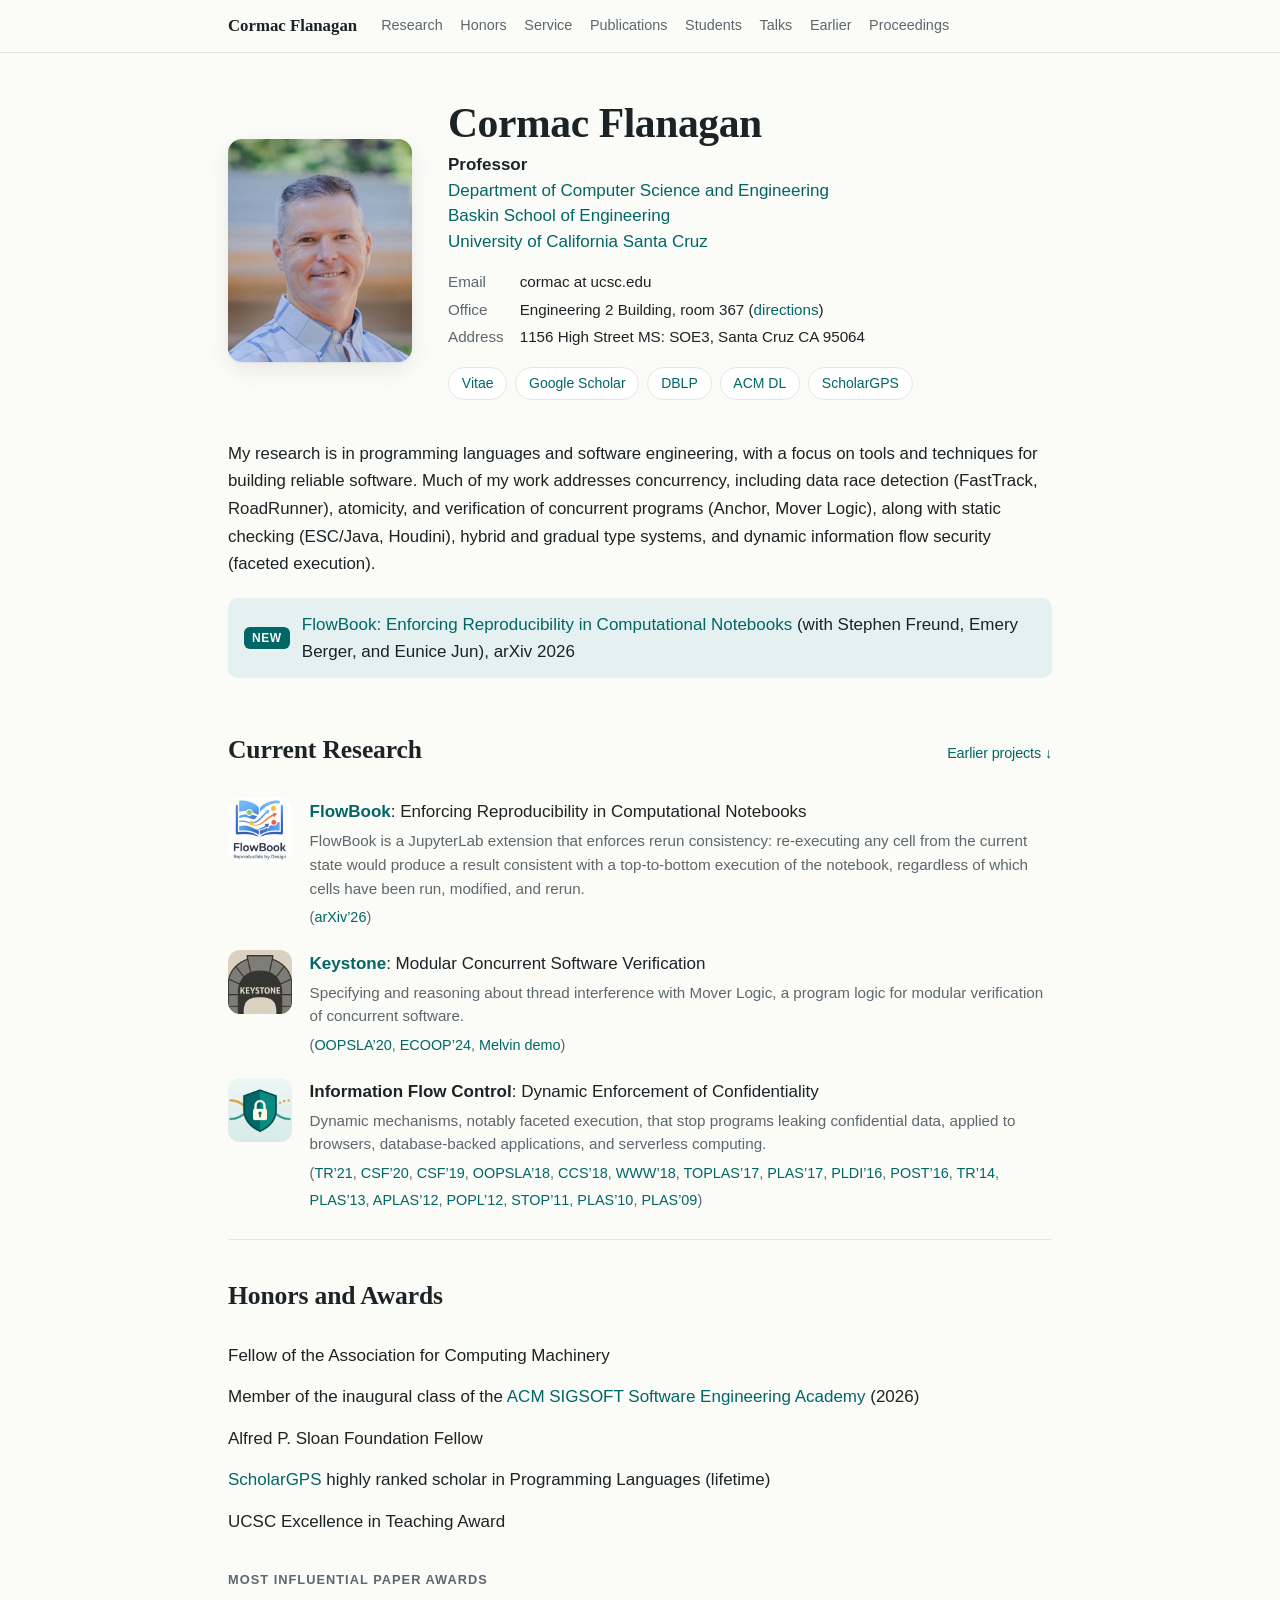
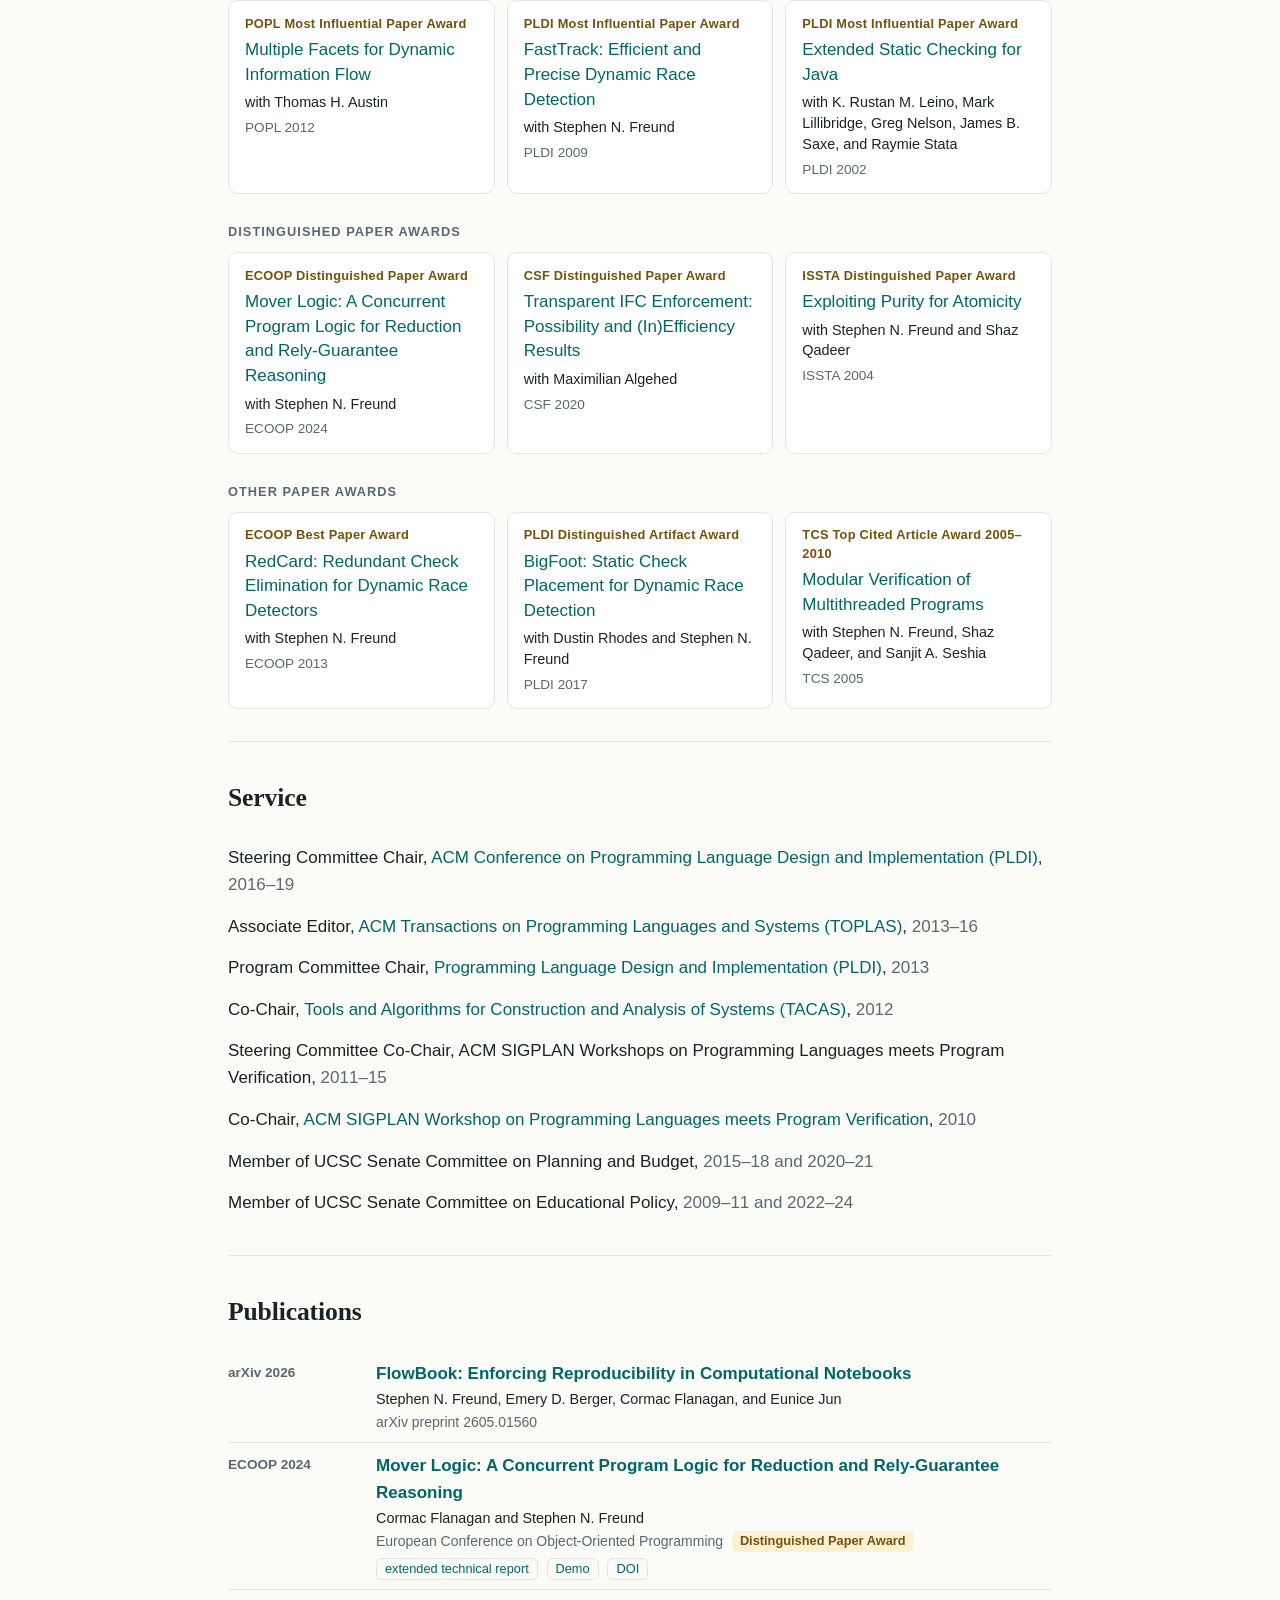
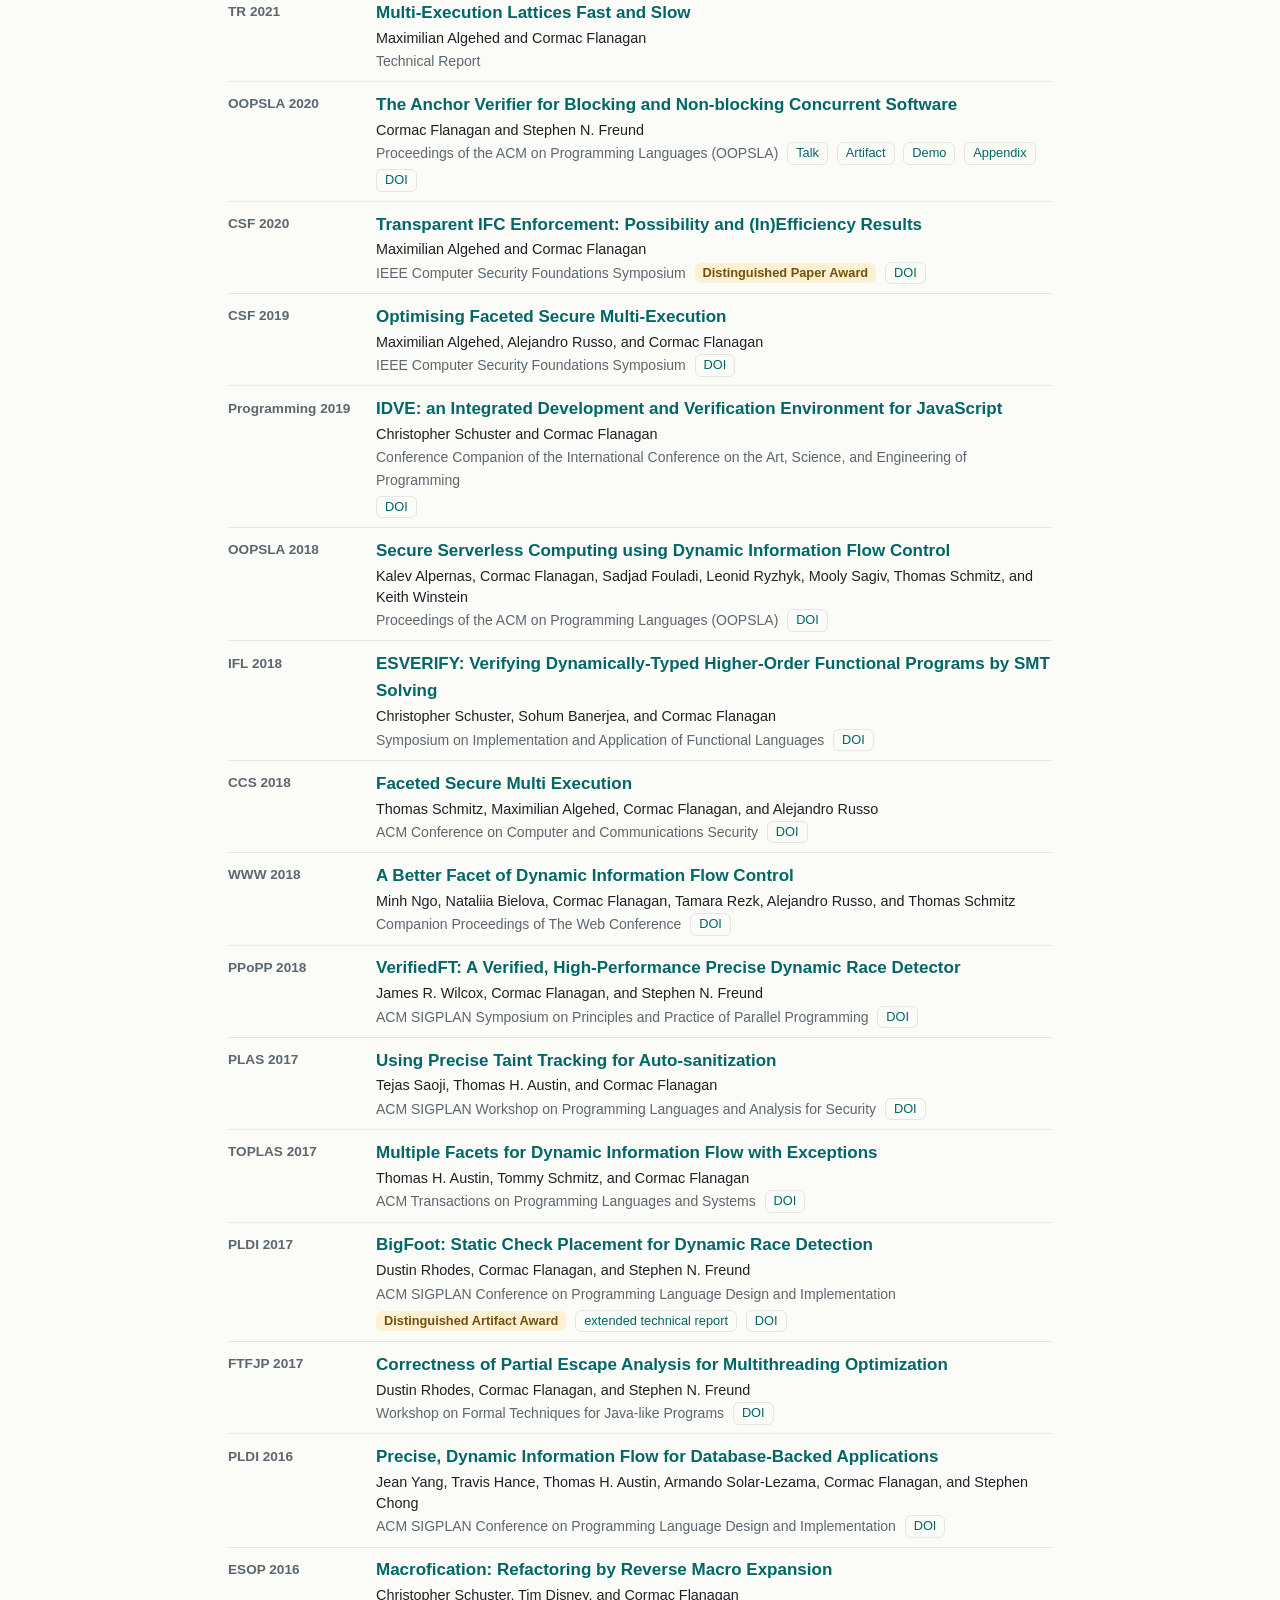
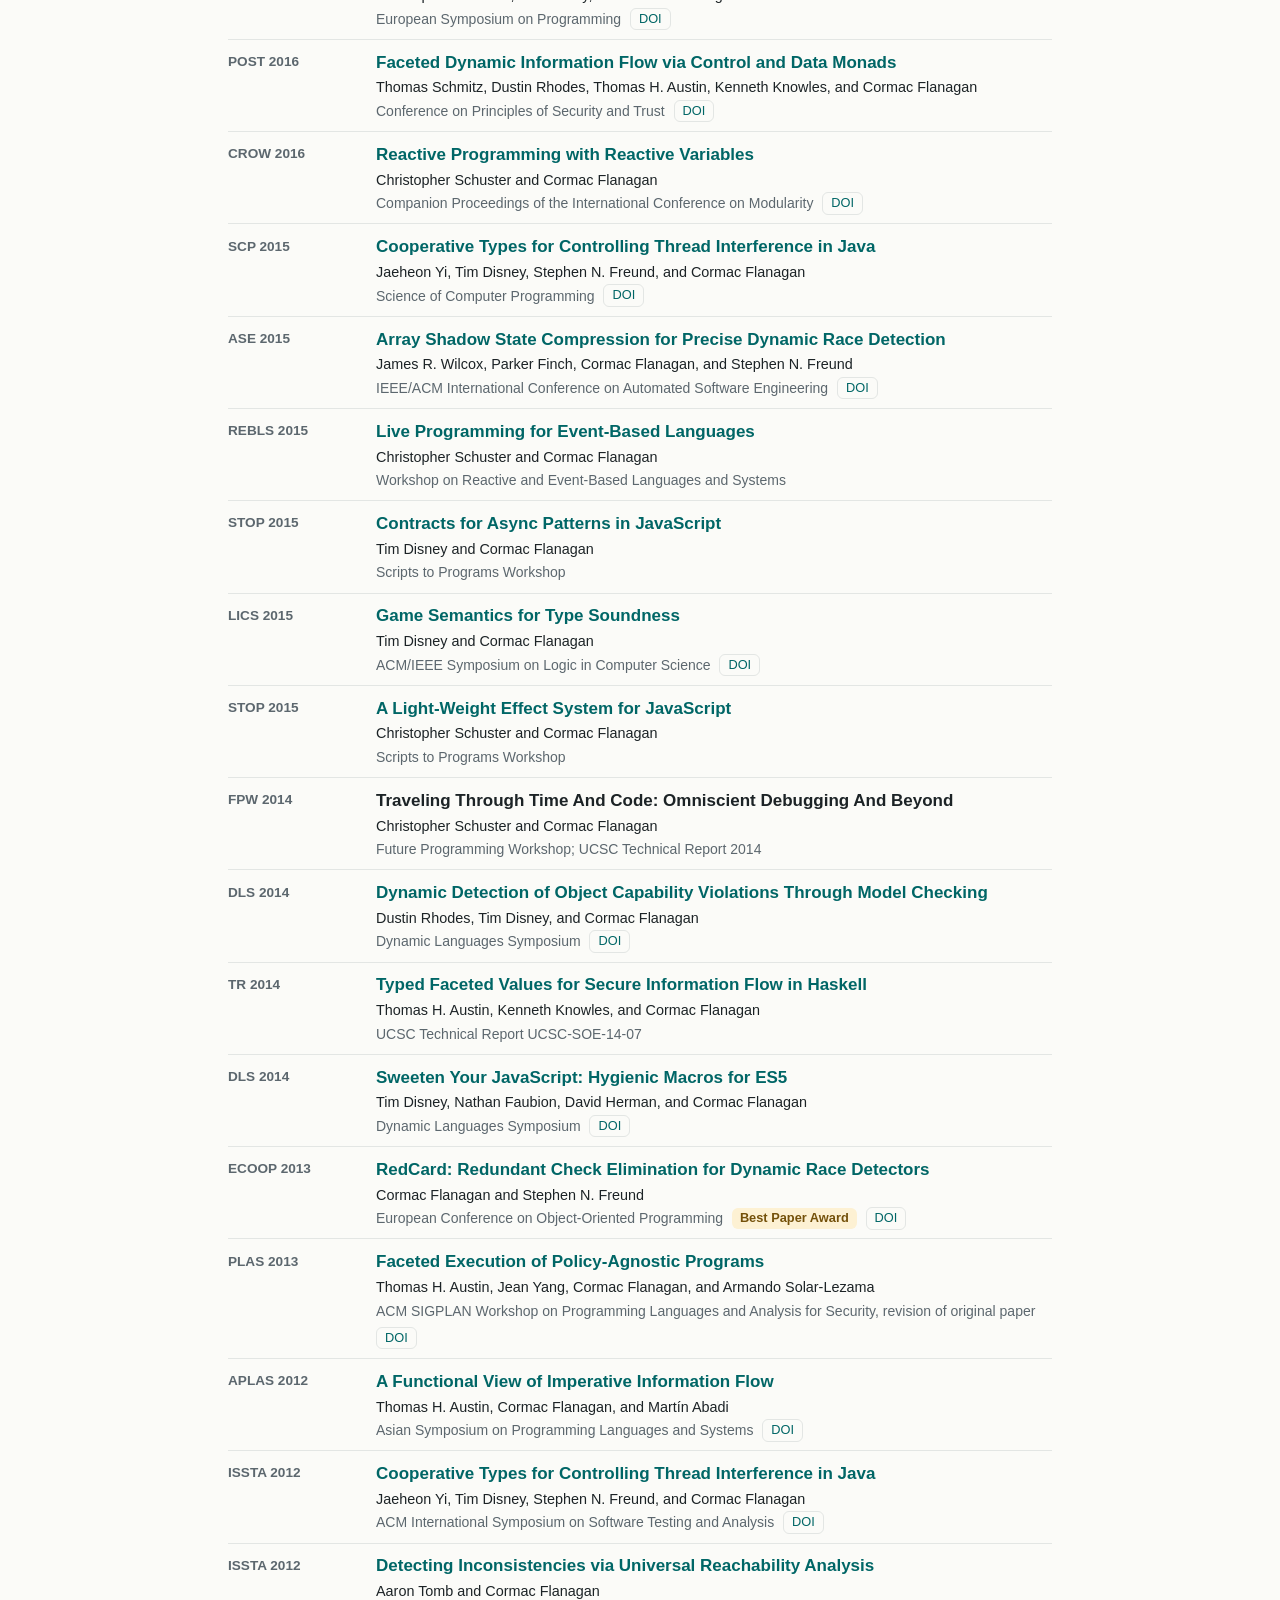
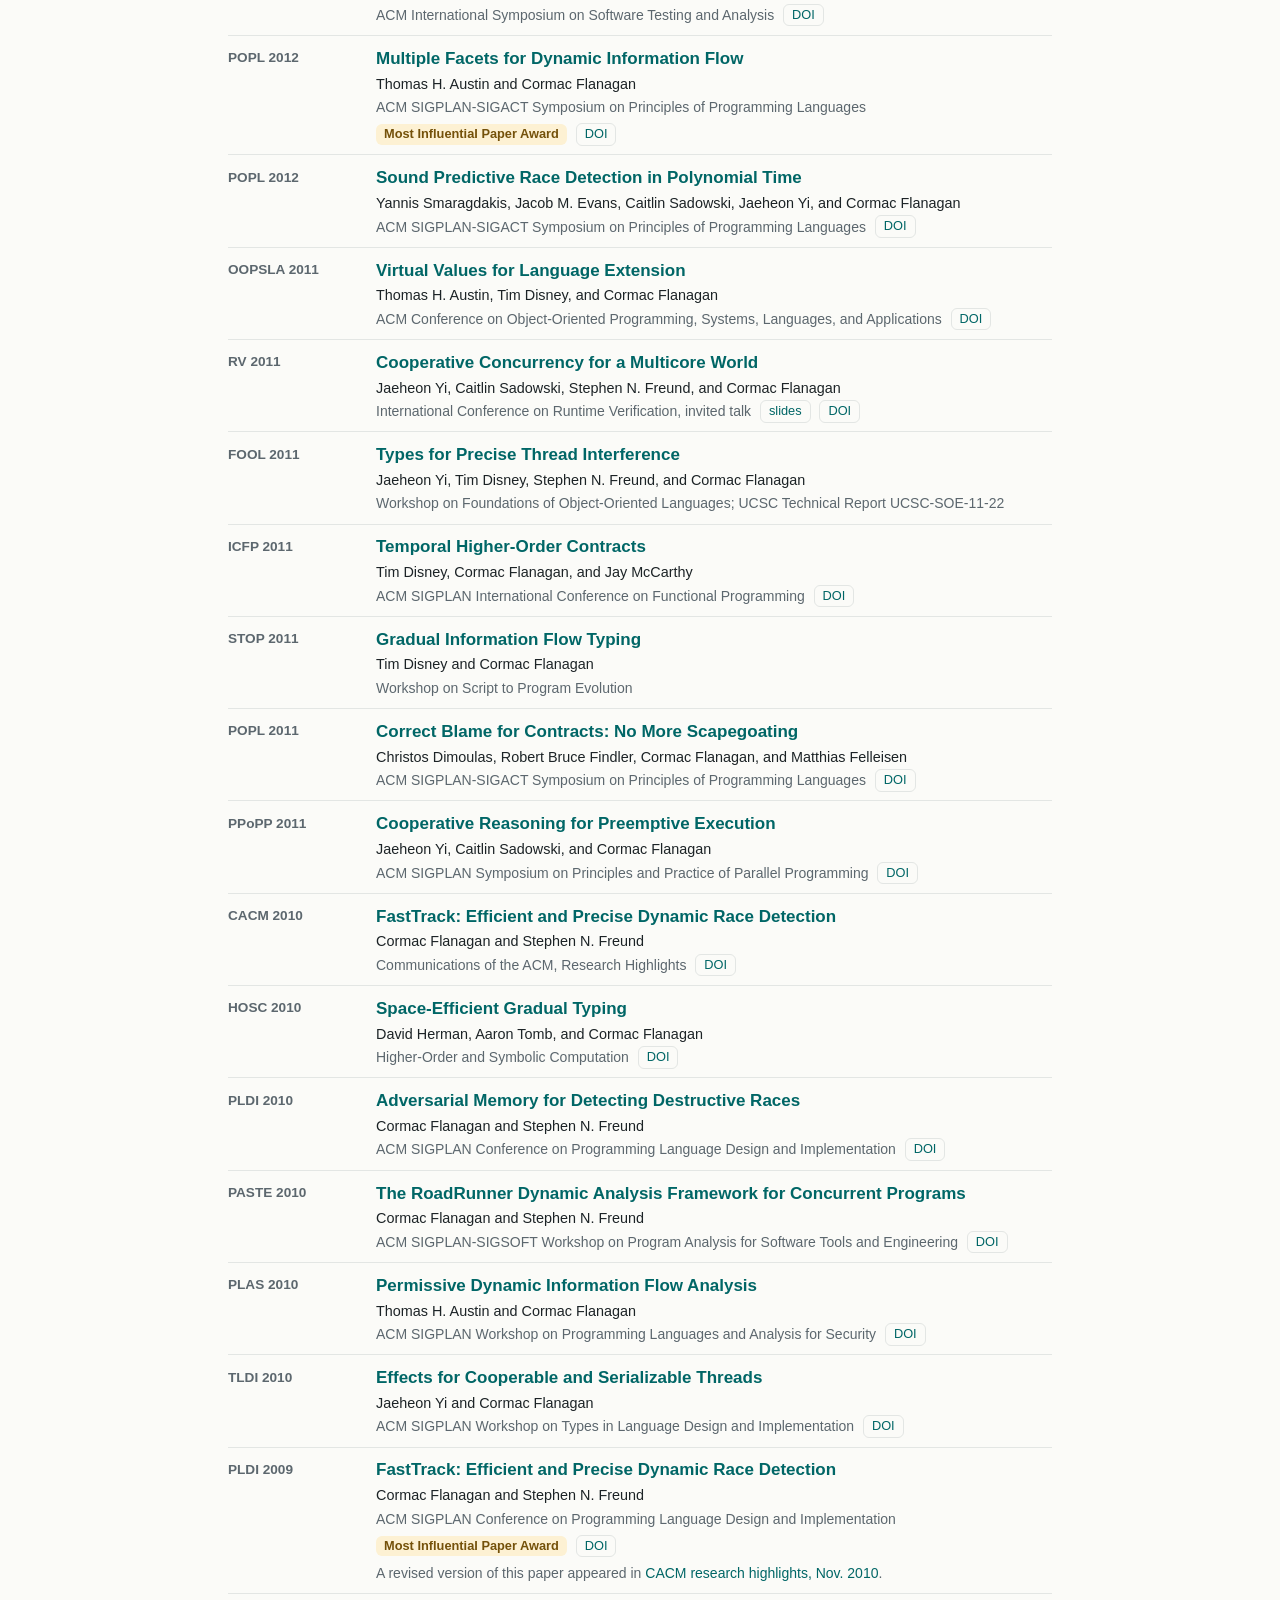
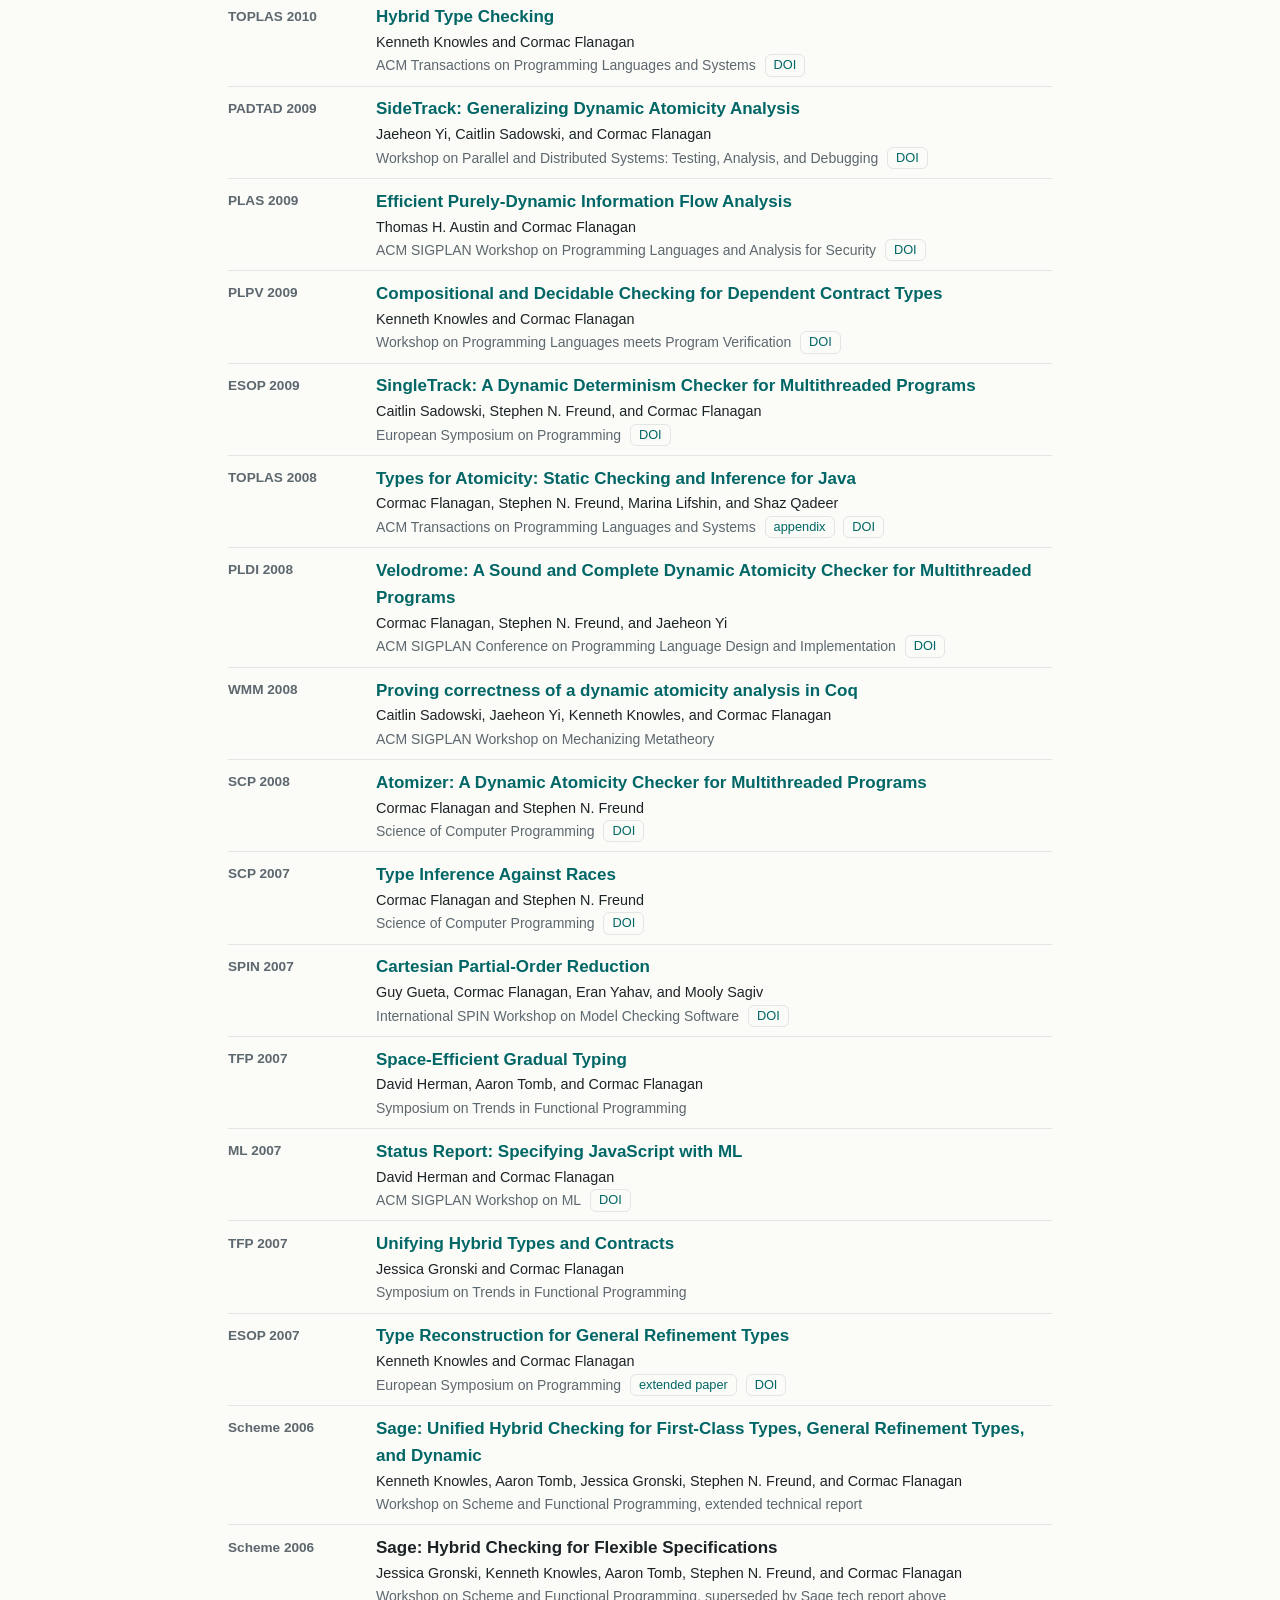
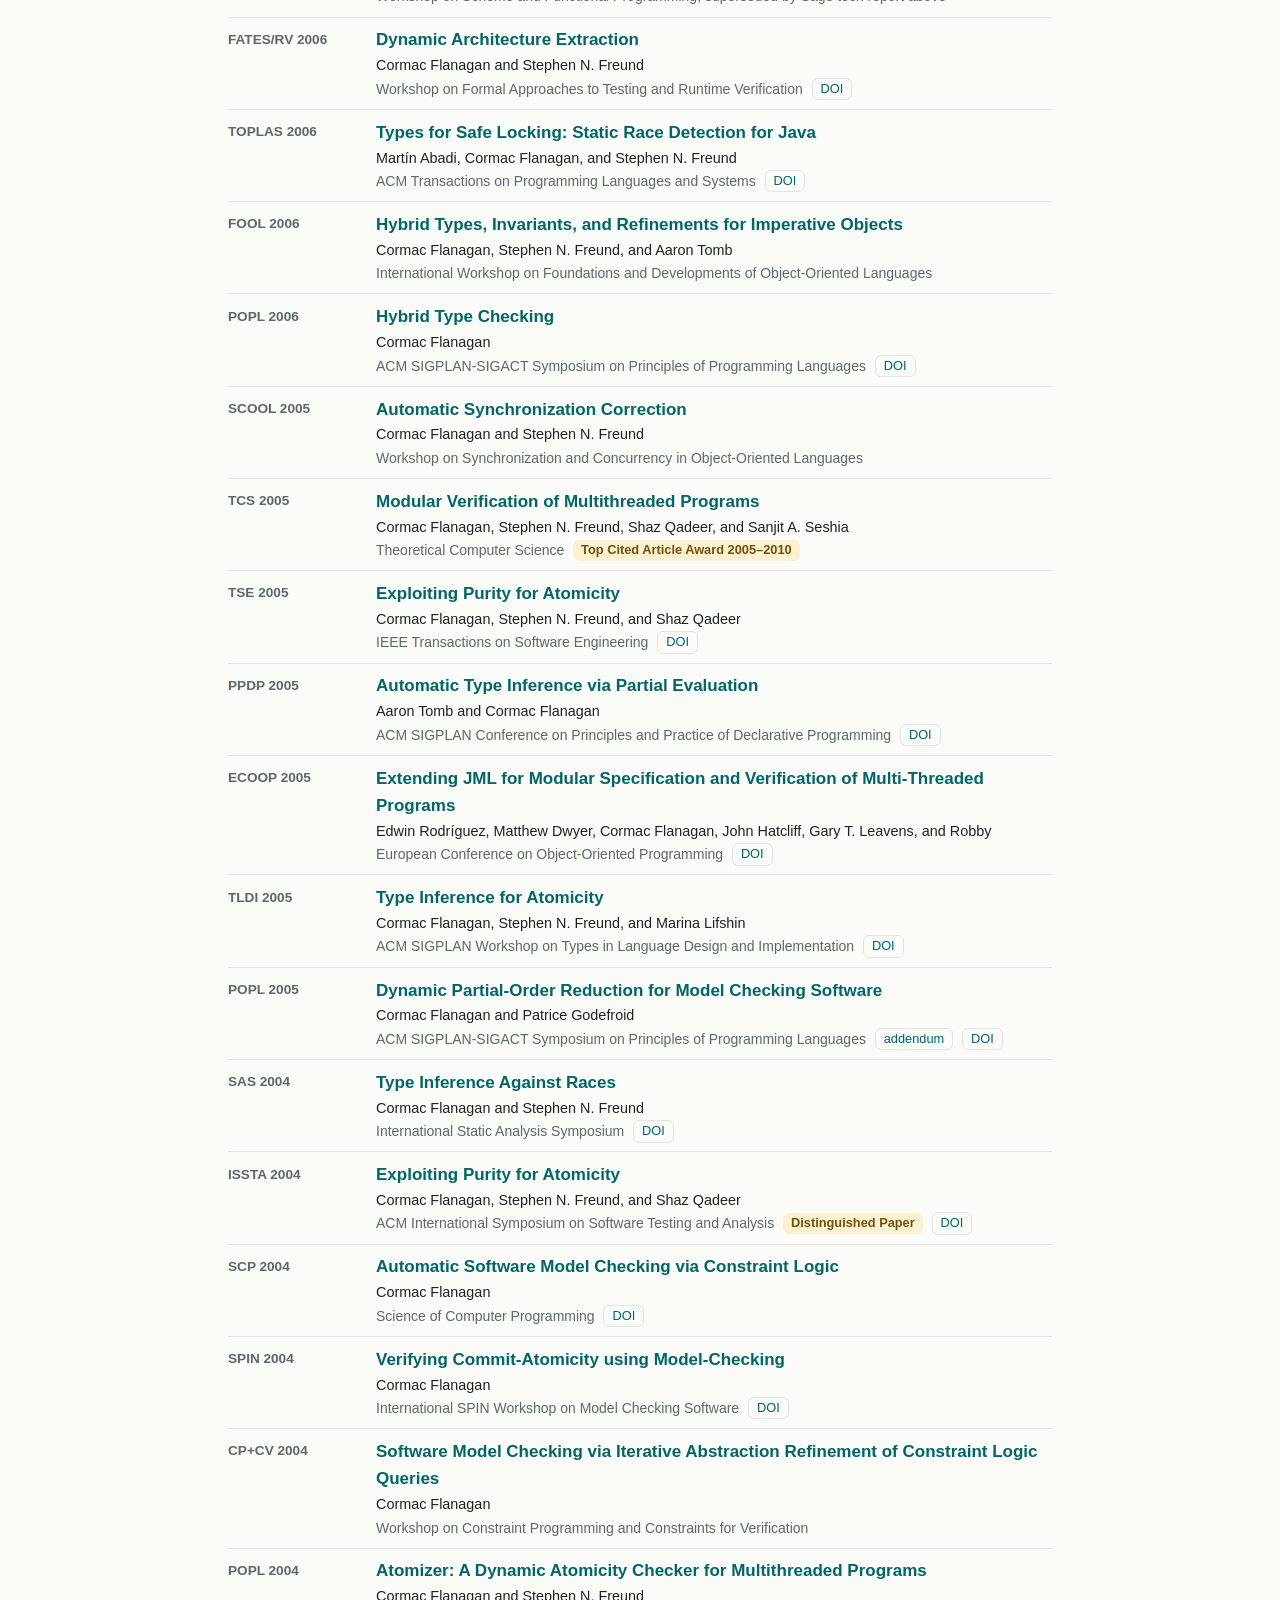
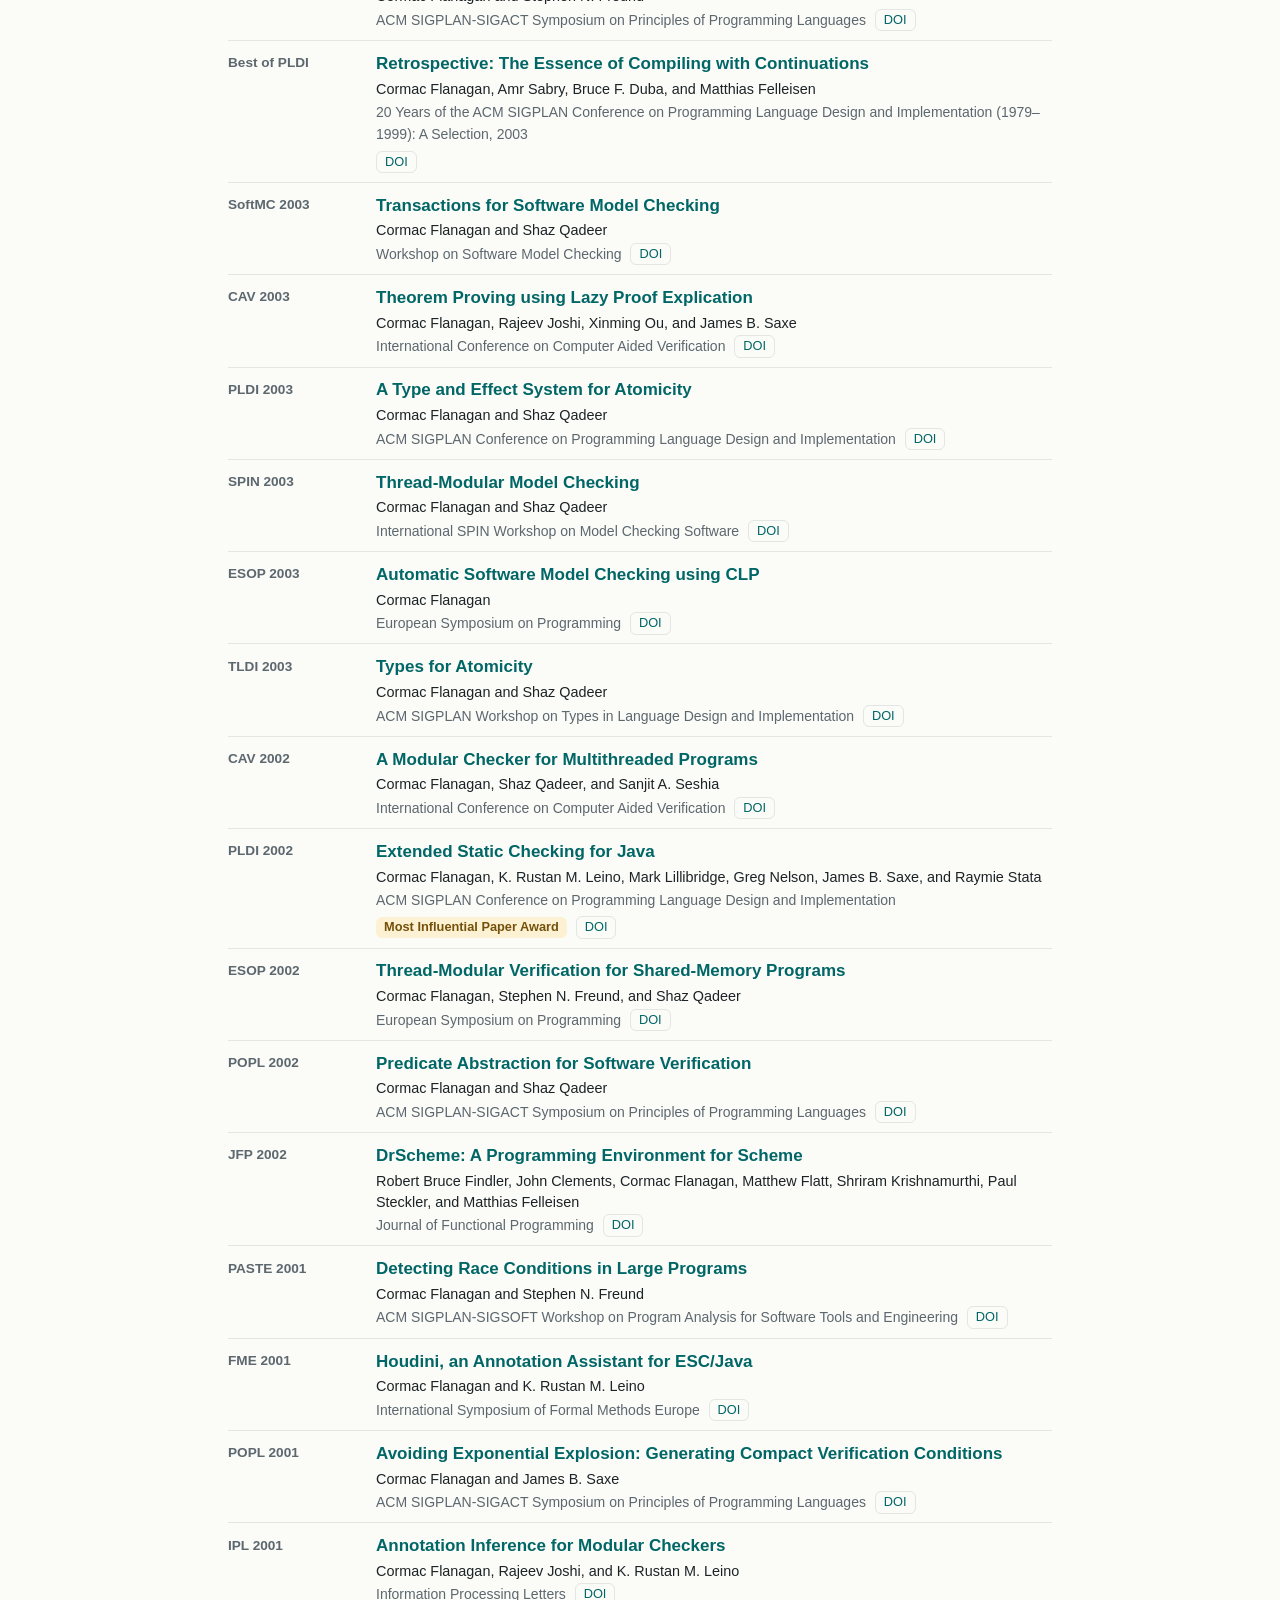
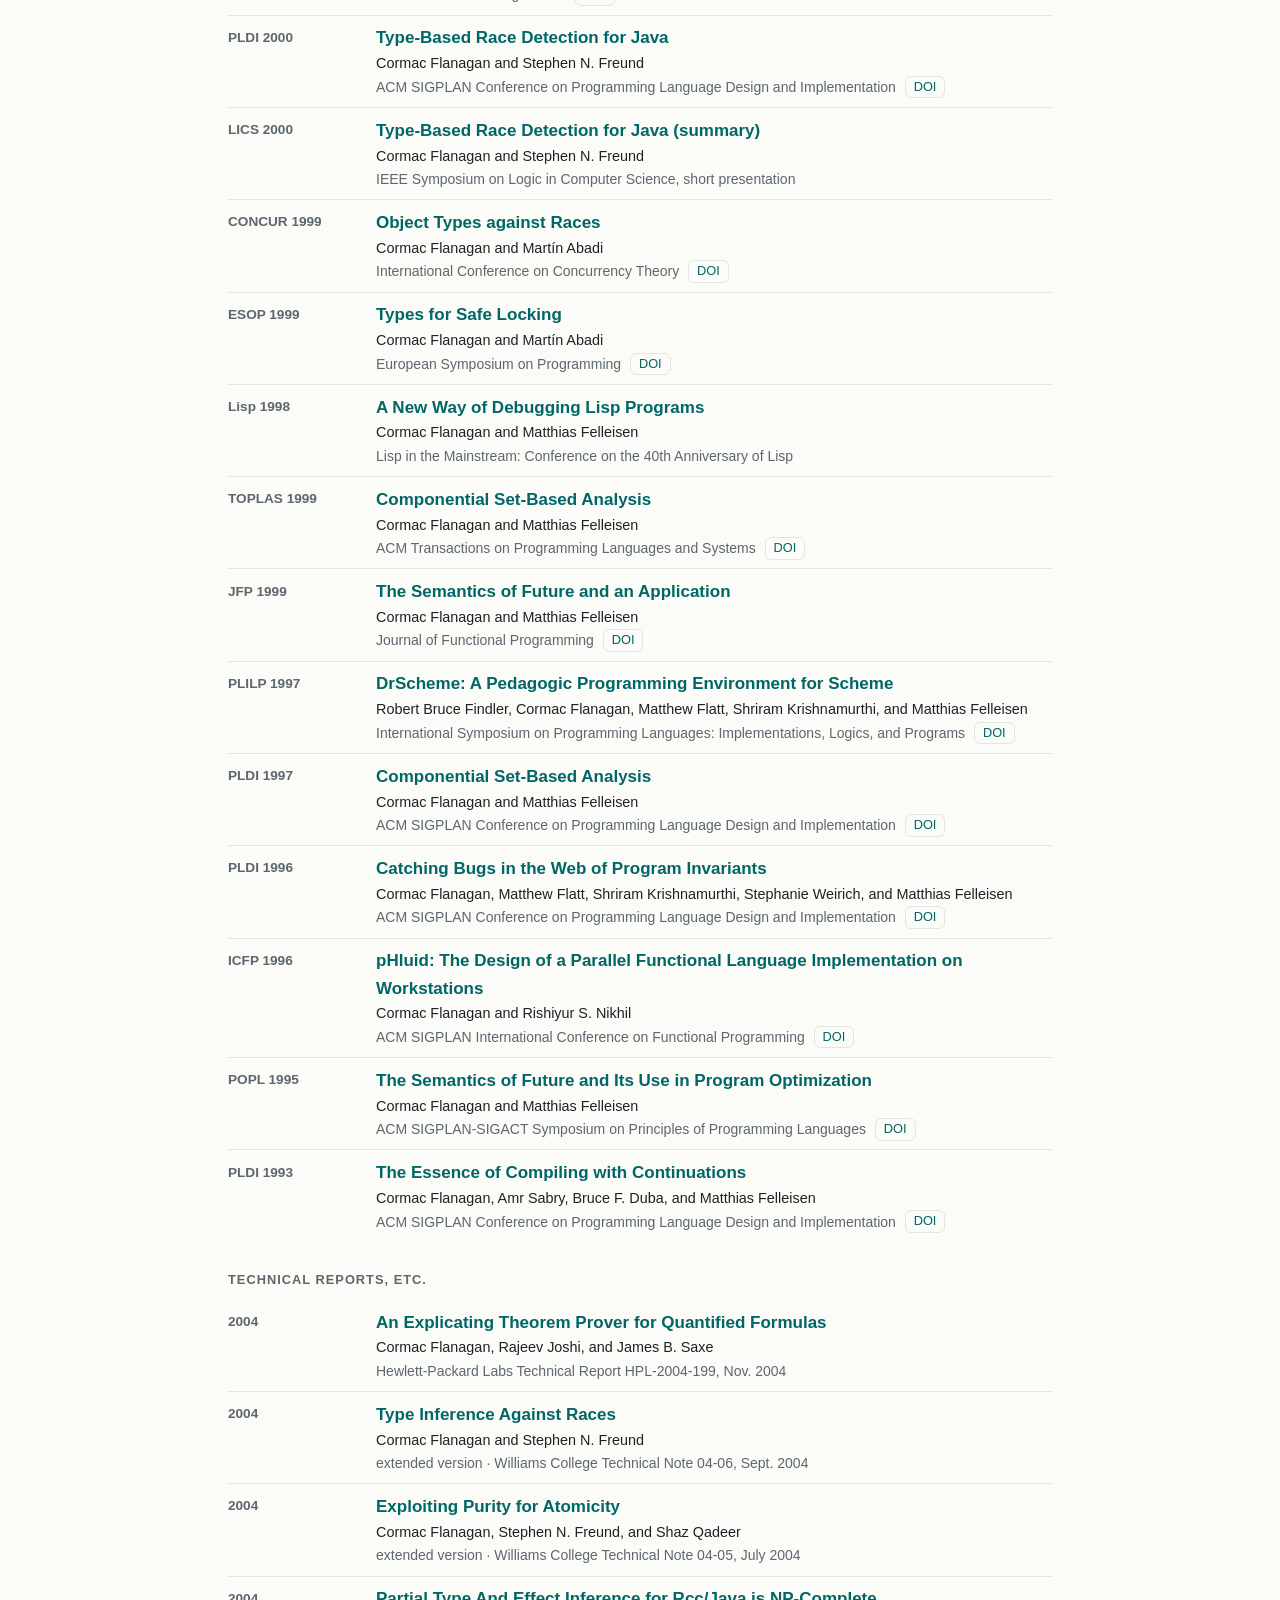
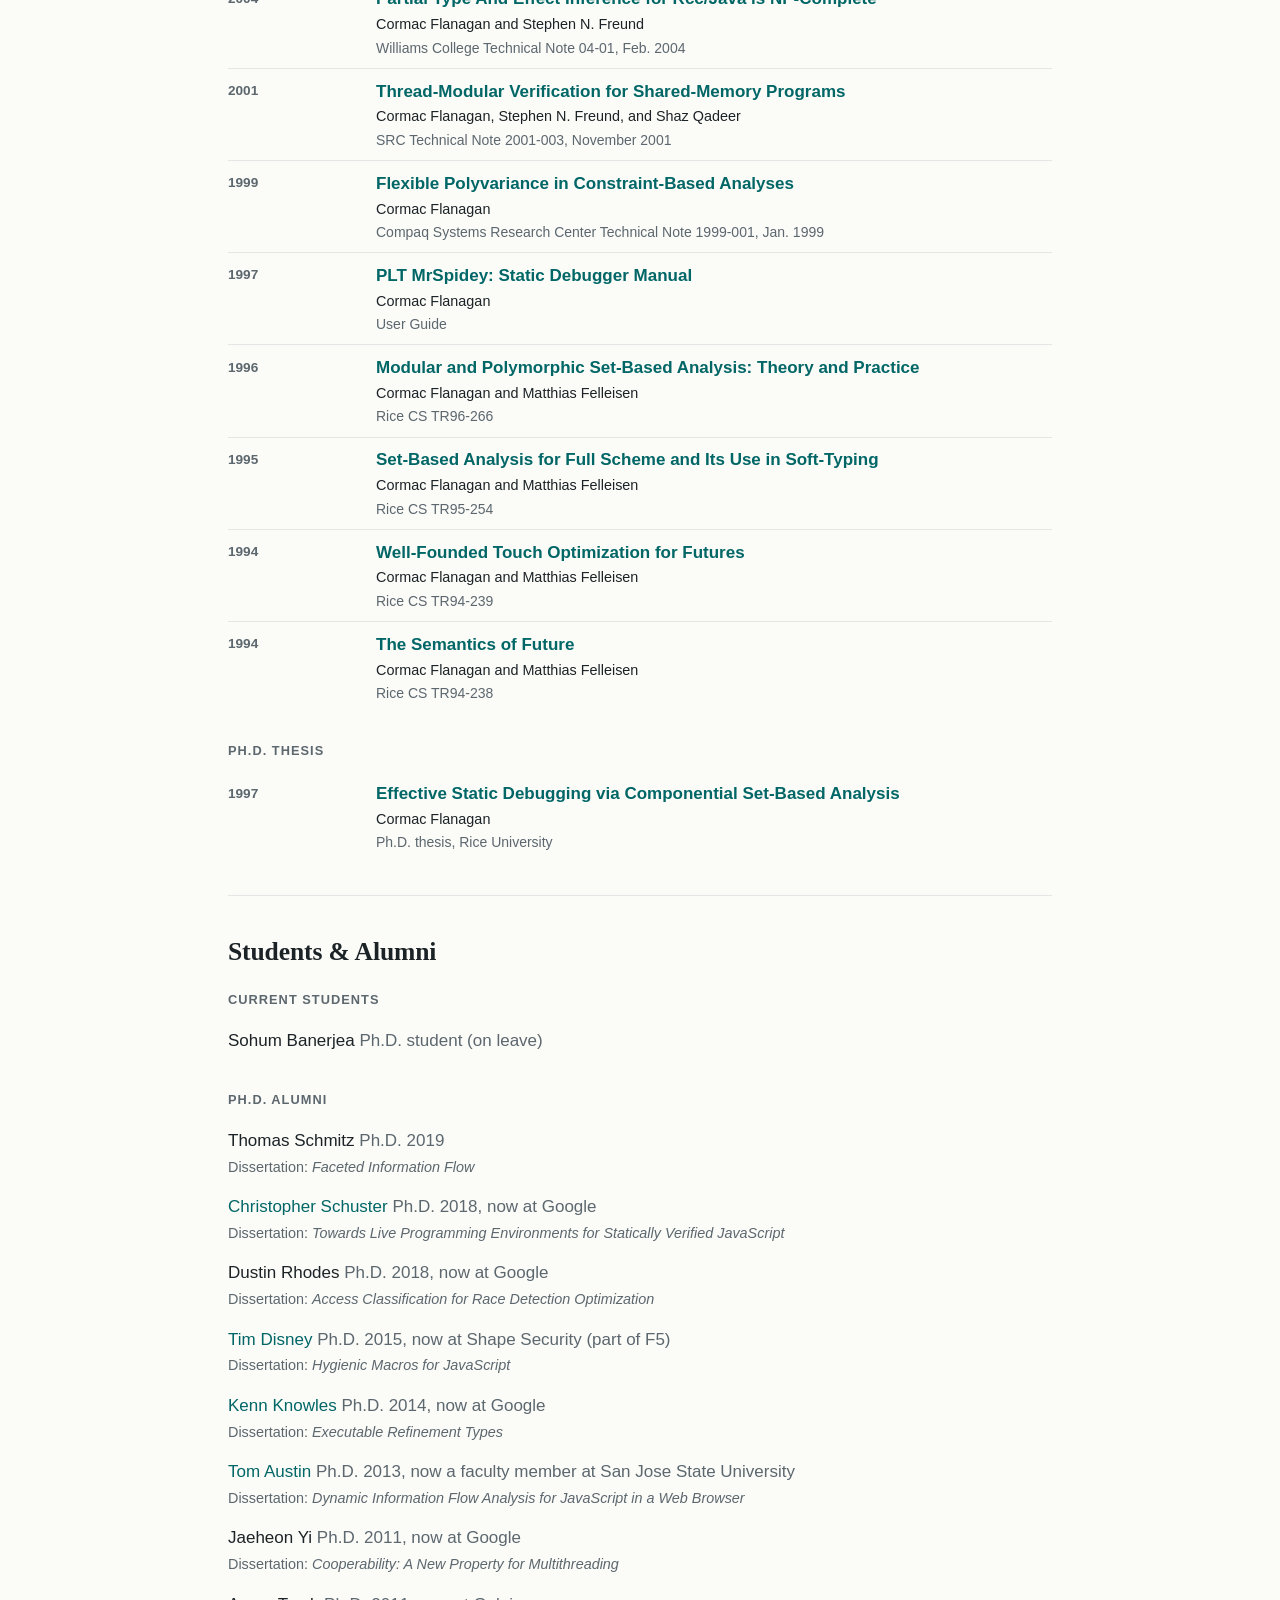
==== commit 1af09059: "Restore longer FlowBook blurb Co-Authored-By: Claude Opus 5.5 <noreply@anthropic.com> Claude-Session" ====
--- a/index.html
+++ b/index.html
@@ -91,7 +91,7 @@
       <img src="images/flowbook.png" alt="" width="64" height="64">
       <div>
         <a class="pname" href="https://arxiv.org/abs/2605.01560">FlowBook</a>: Enforcing Reproducibility in Computational Notebooks
-        <p>A JupyterLab extension guaranteeing that rerunning any cell gives the same result as running the notebook top to bottom.</p>
+        <p>FlowBook is a JupyterLab extension that enforces rerun consistency: re-executing any cell from the current state would produce a result consistent with a top-to-bottom execution of the notebook, regardless of which cells have been run, modified, and rerun.</p>
         <span class="paperlinks">(<a href="https://arxiv.org/abs/2605.01560">arXiv’26</a>)</span>
       </div>
     </li>
@@ -1345,7 +1345,7 @@
       <img src="images/clp.png" alt="" width="64" height="64">
       <div>
         <span class="pname">Constraint Logic for Program Checkers</span>: Software Model Checking via CLP
-        <p>Software model checking expressed as constraint logic queries, refined iteratively until a property is proved or a counterexample is found.</p>
+        <p>Software model checking expressed as constraint logic queries.</p>
         <span class="paperlinks">(<a href="papers/esop03.pdf">ESOP’03</a>, <a href="talks/esop03.ppt">ESOP’03.ppt</a>, <a href="papers/cpcv04.pdf">CP+CV’04</a>, <a href="talks/cpcv04.ppt">CP+CV’04.ppt</a>, <a href="papers/scp04.pdf">SCP’04</a>)</span>
       </div>
     </li>
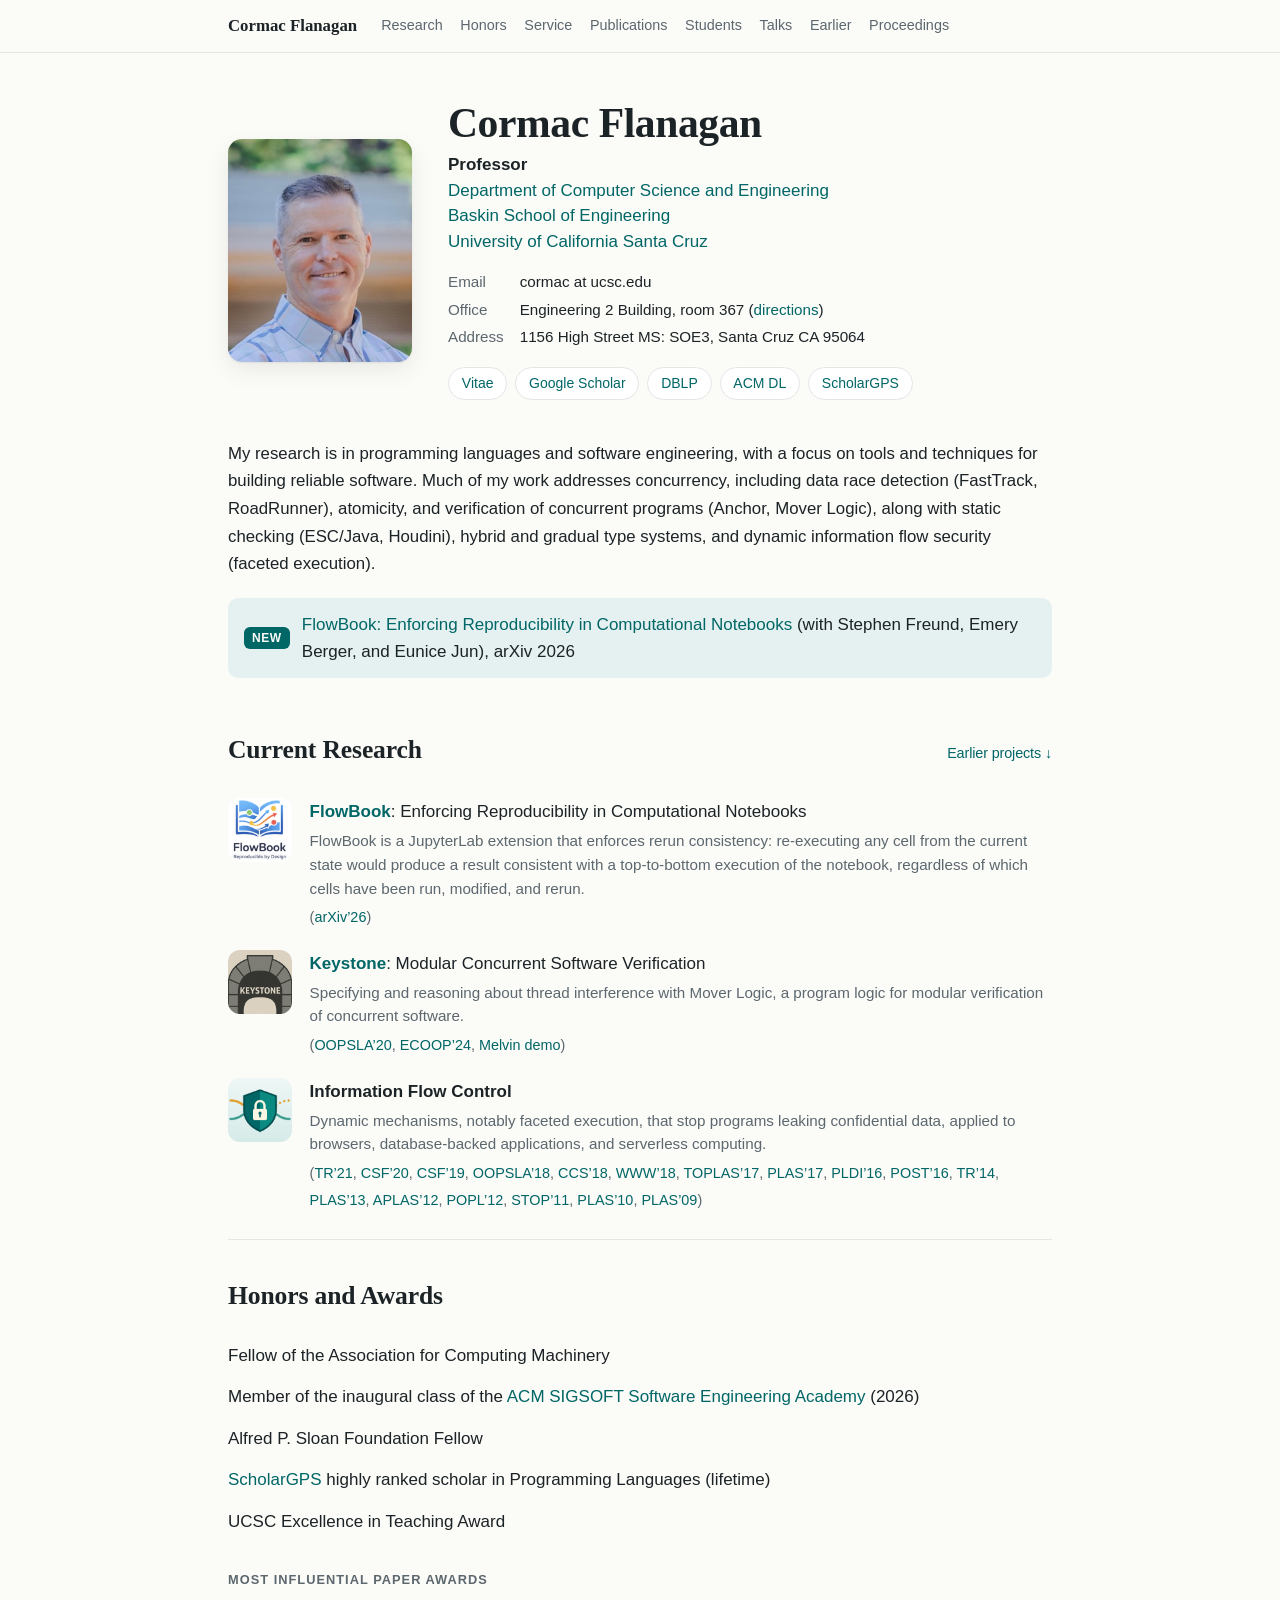
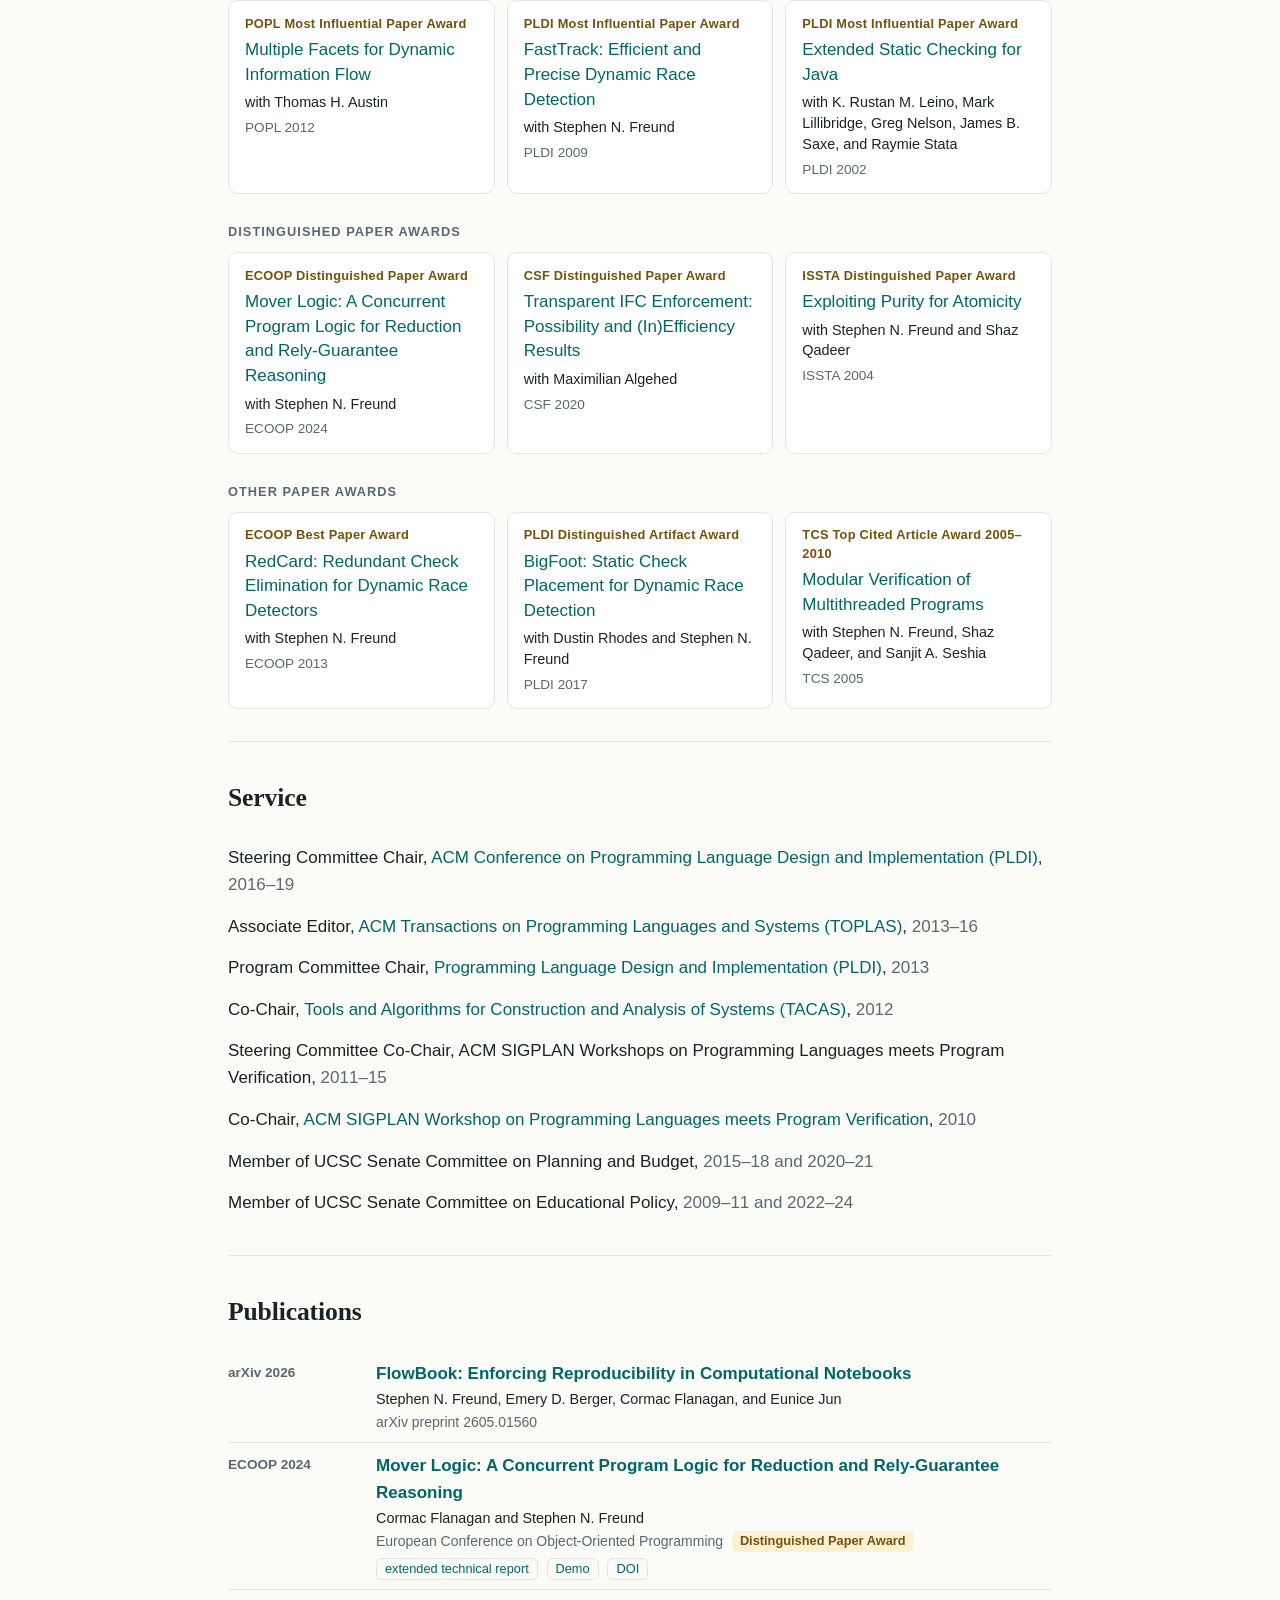
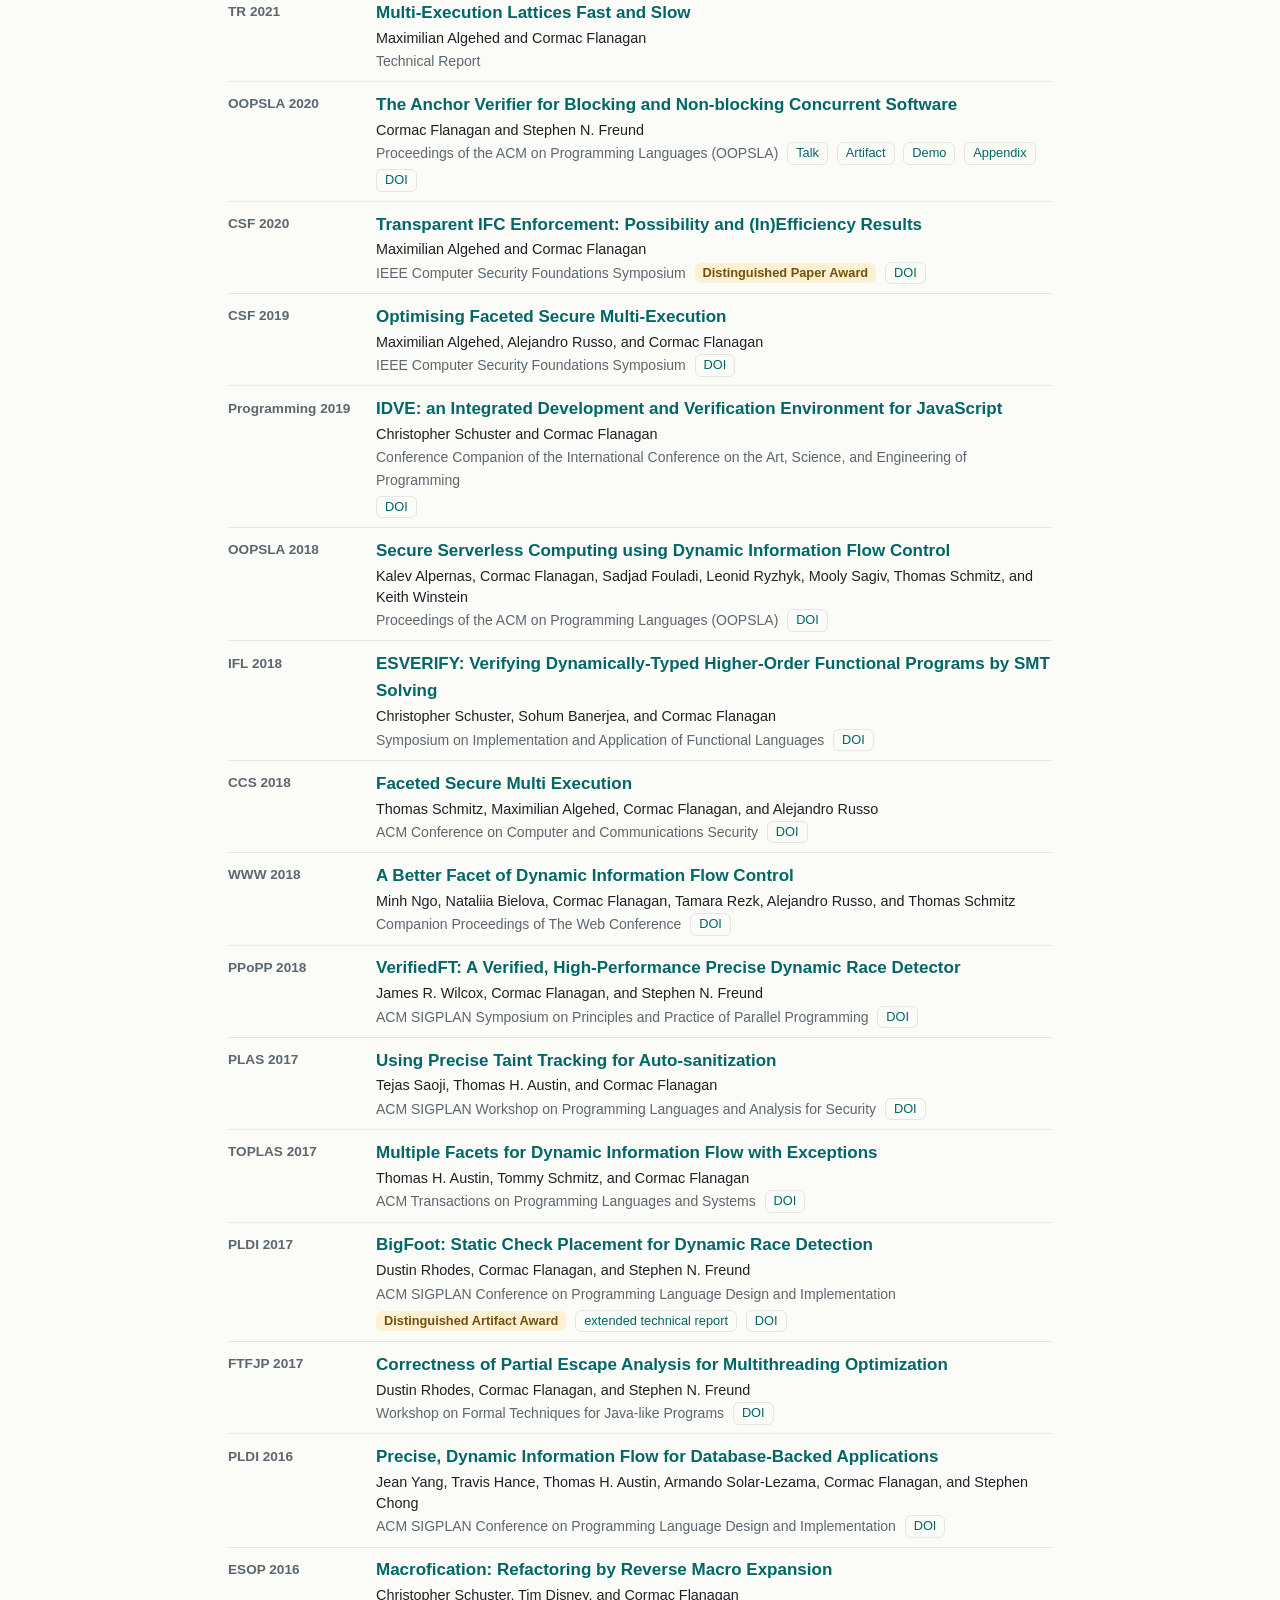
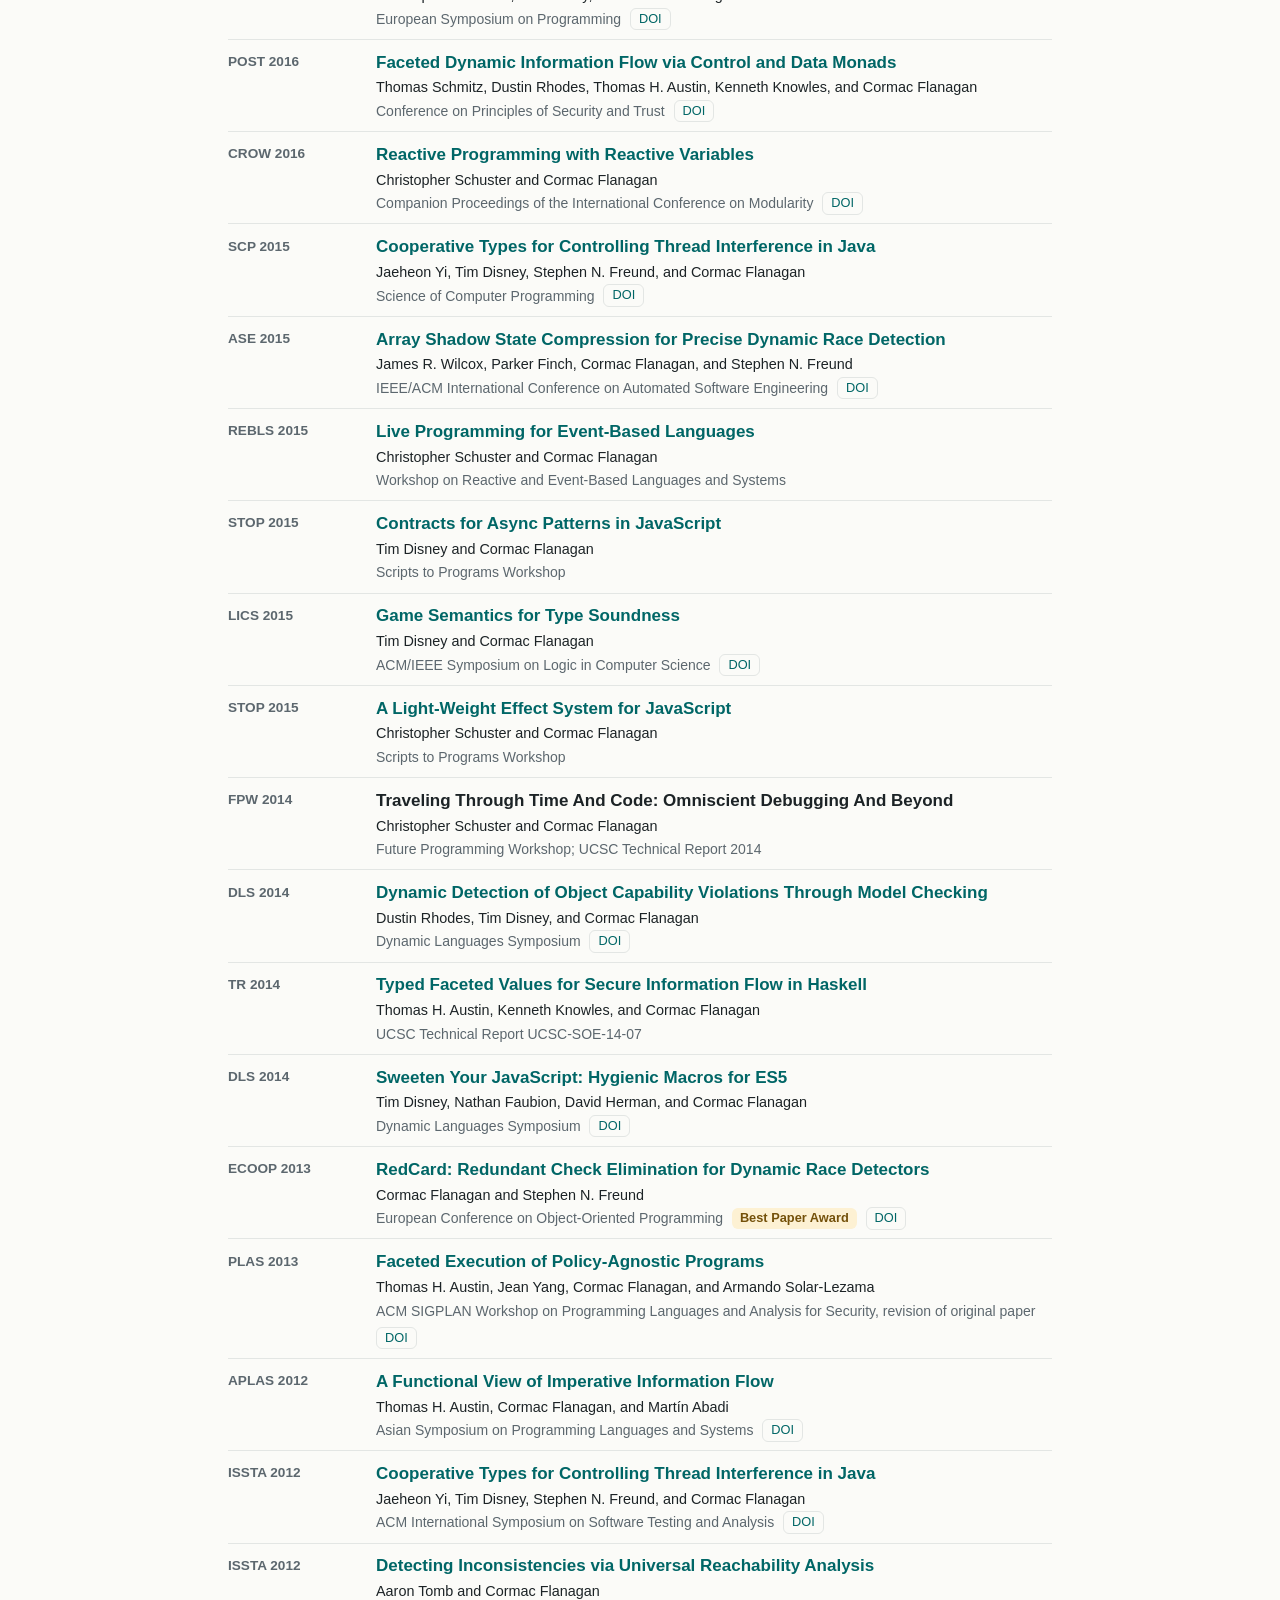
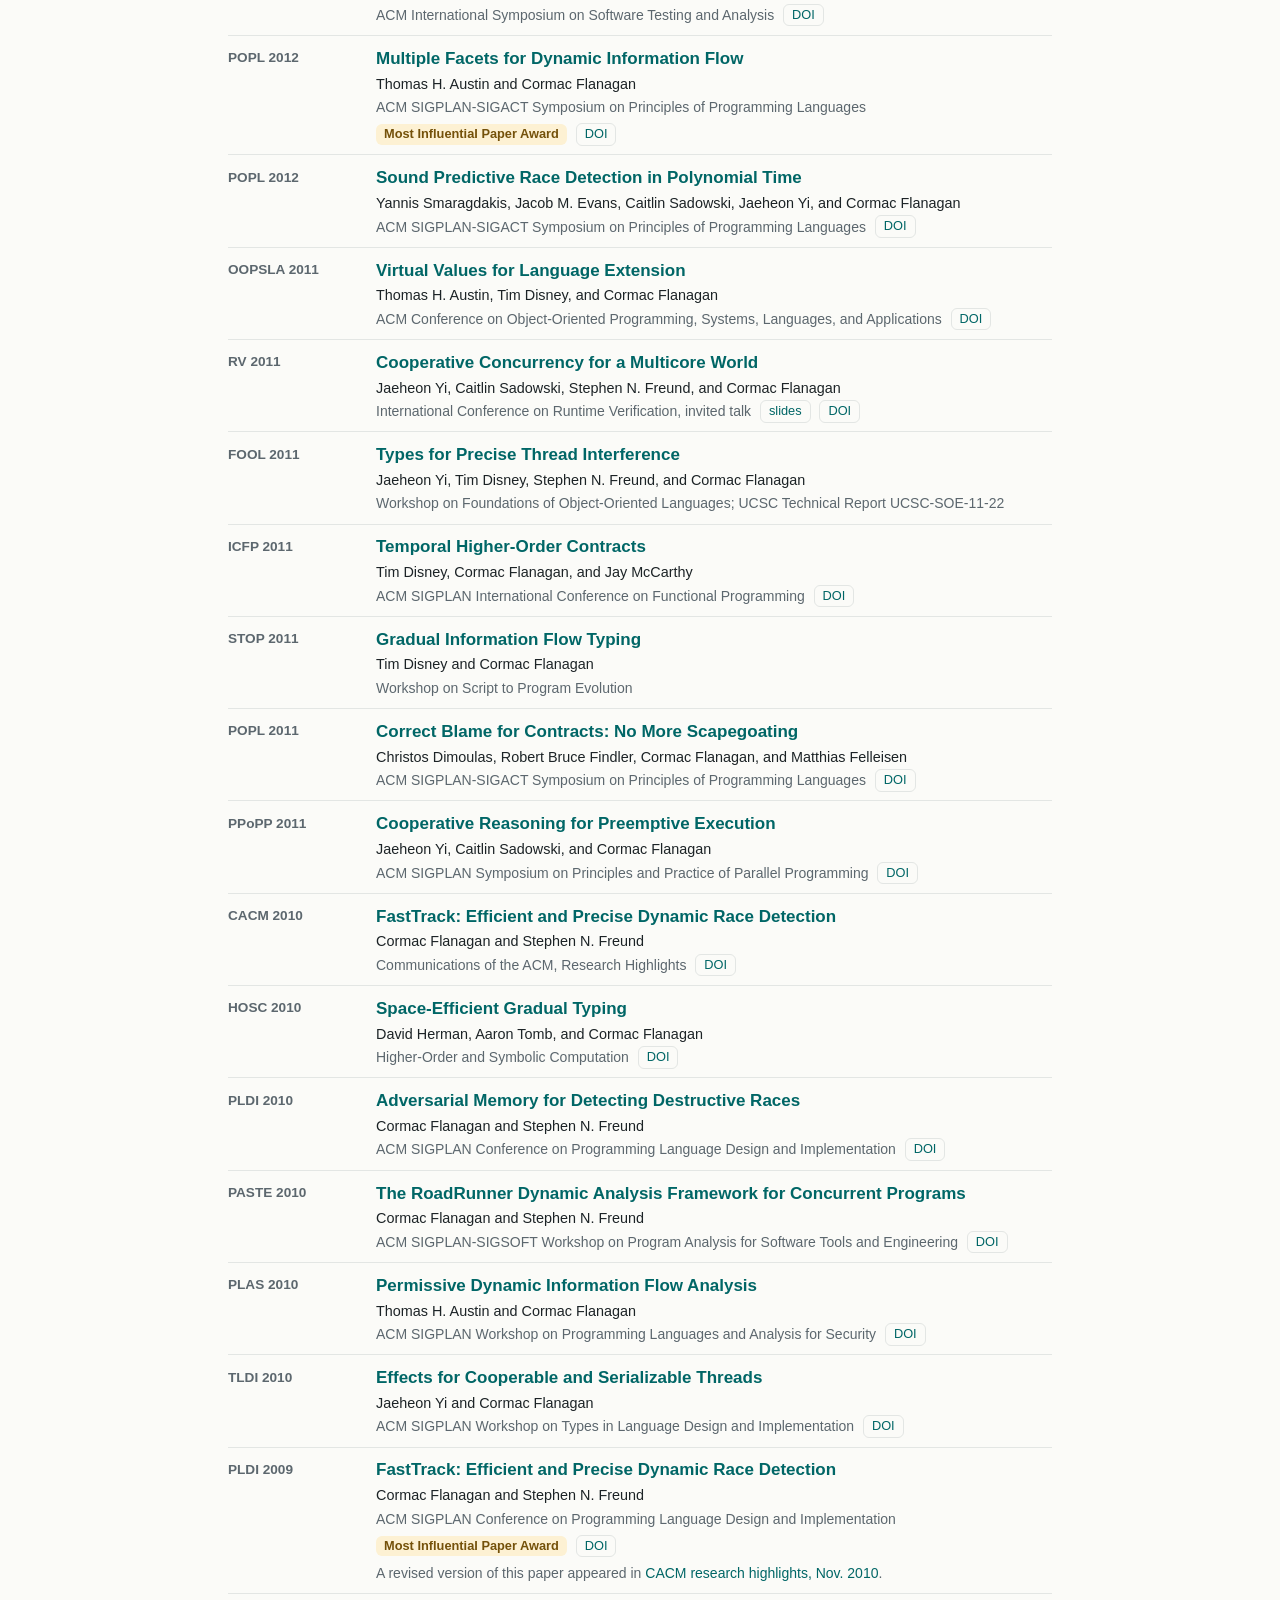
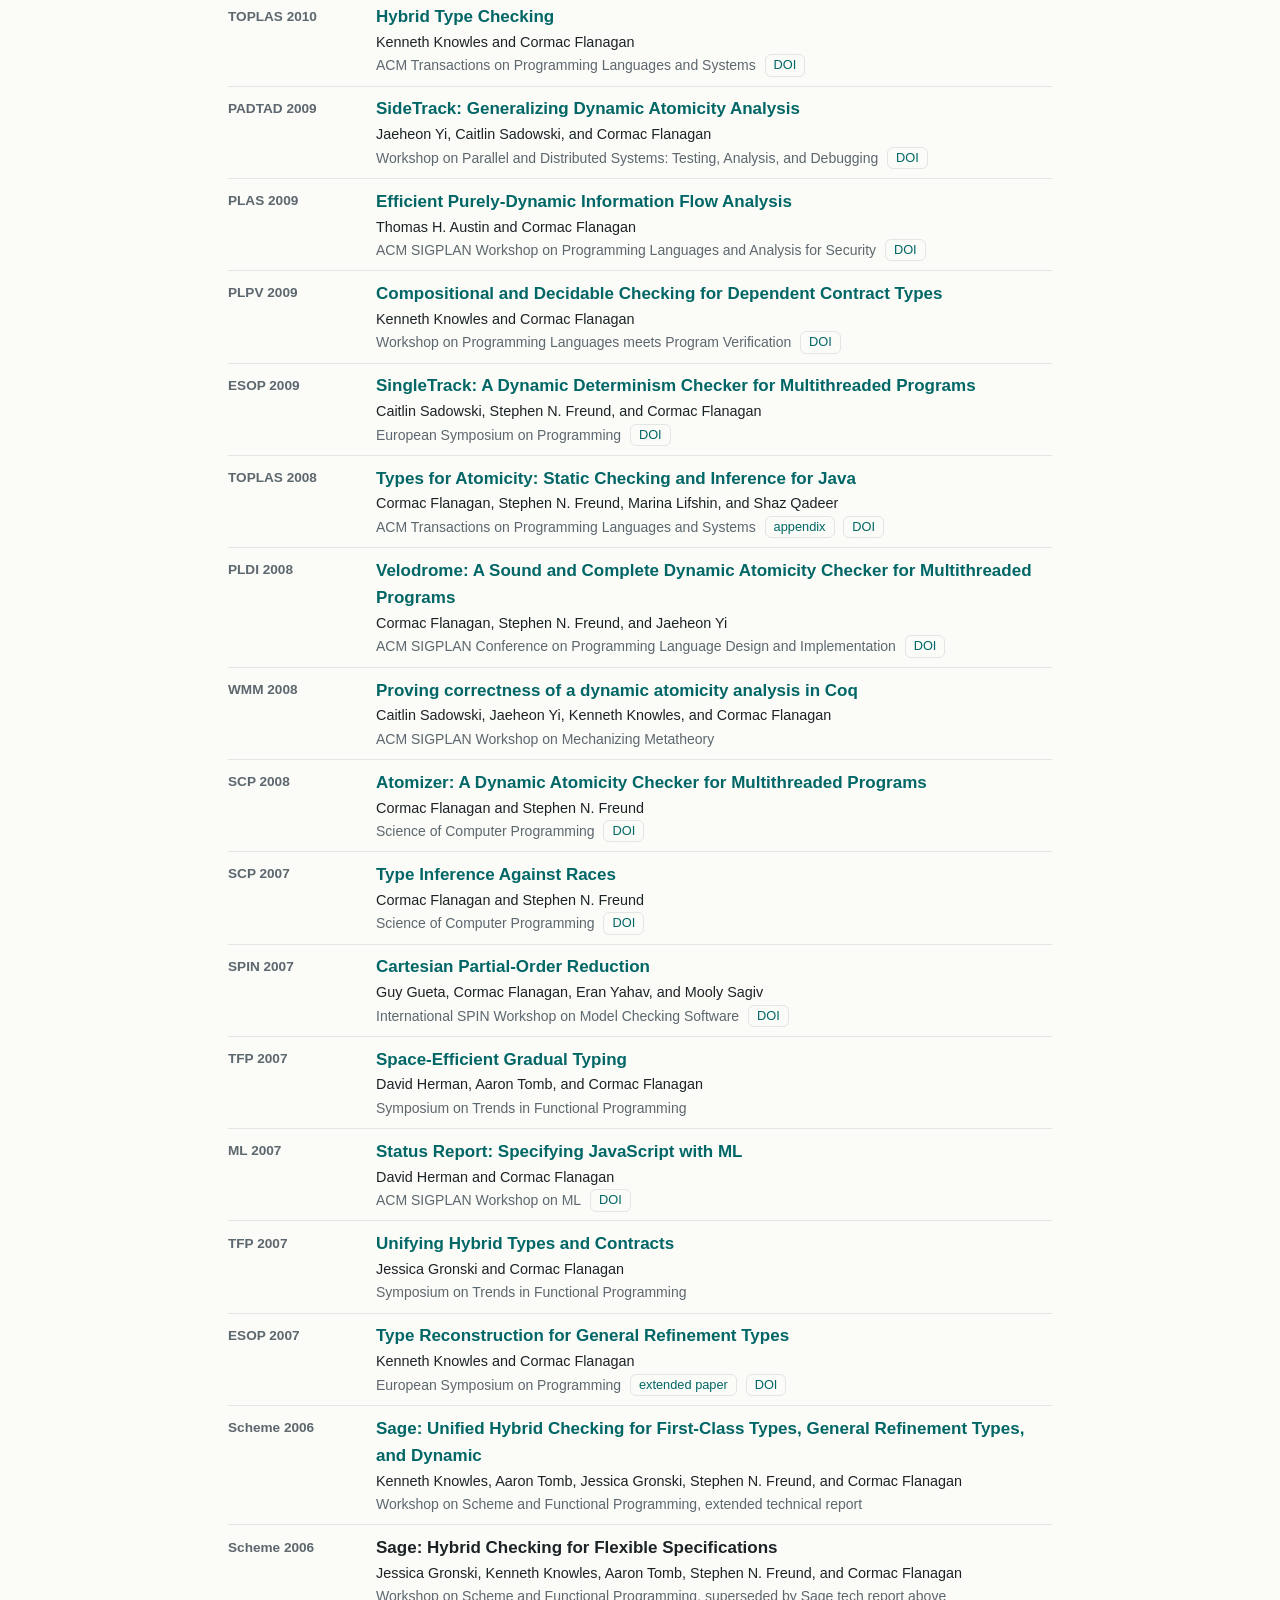
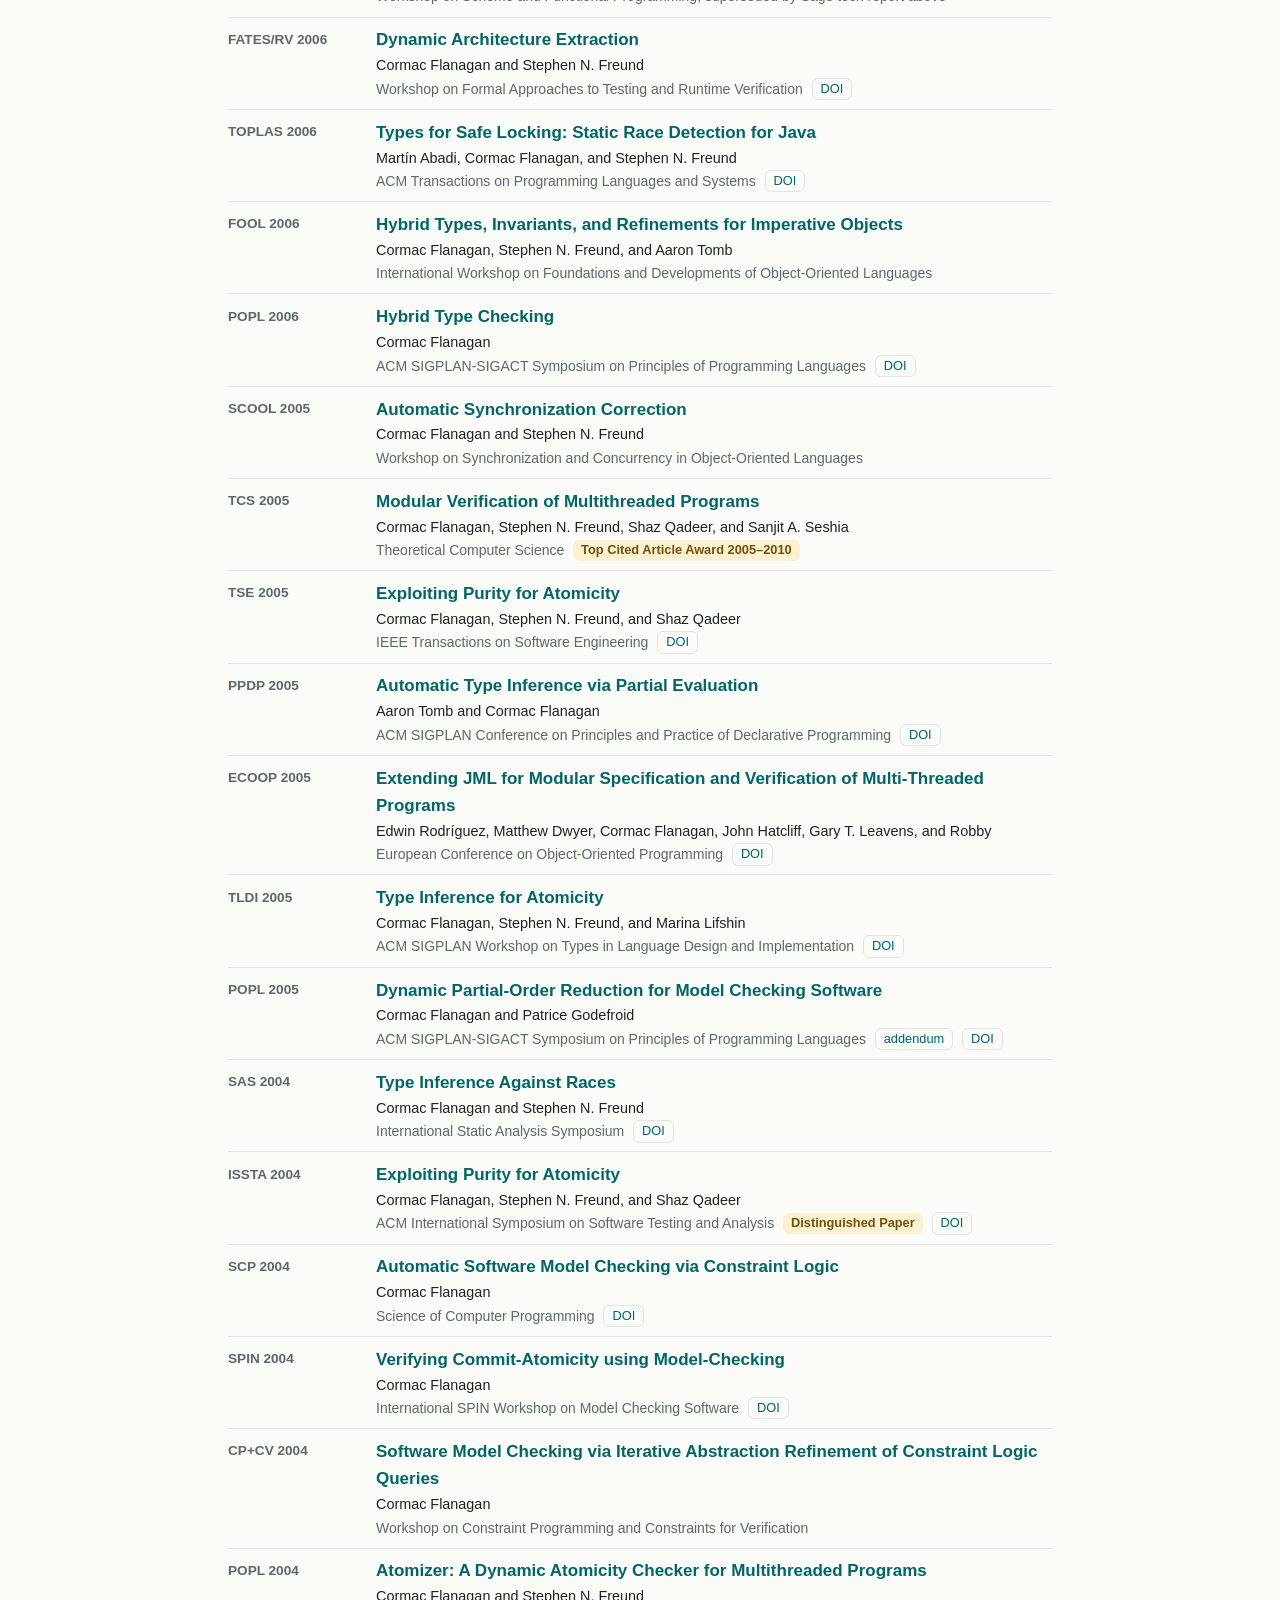
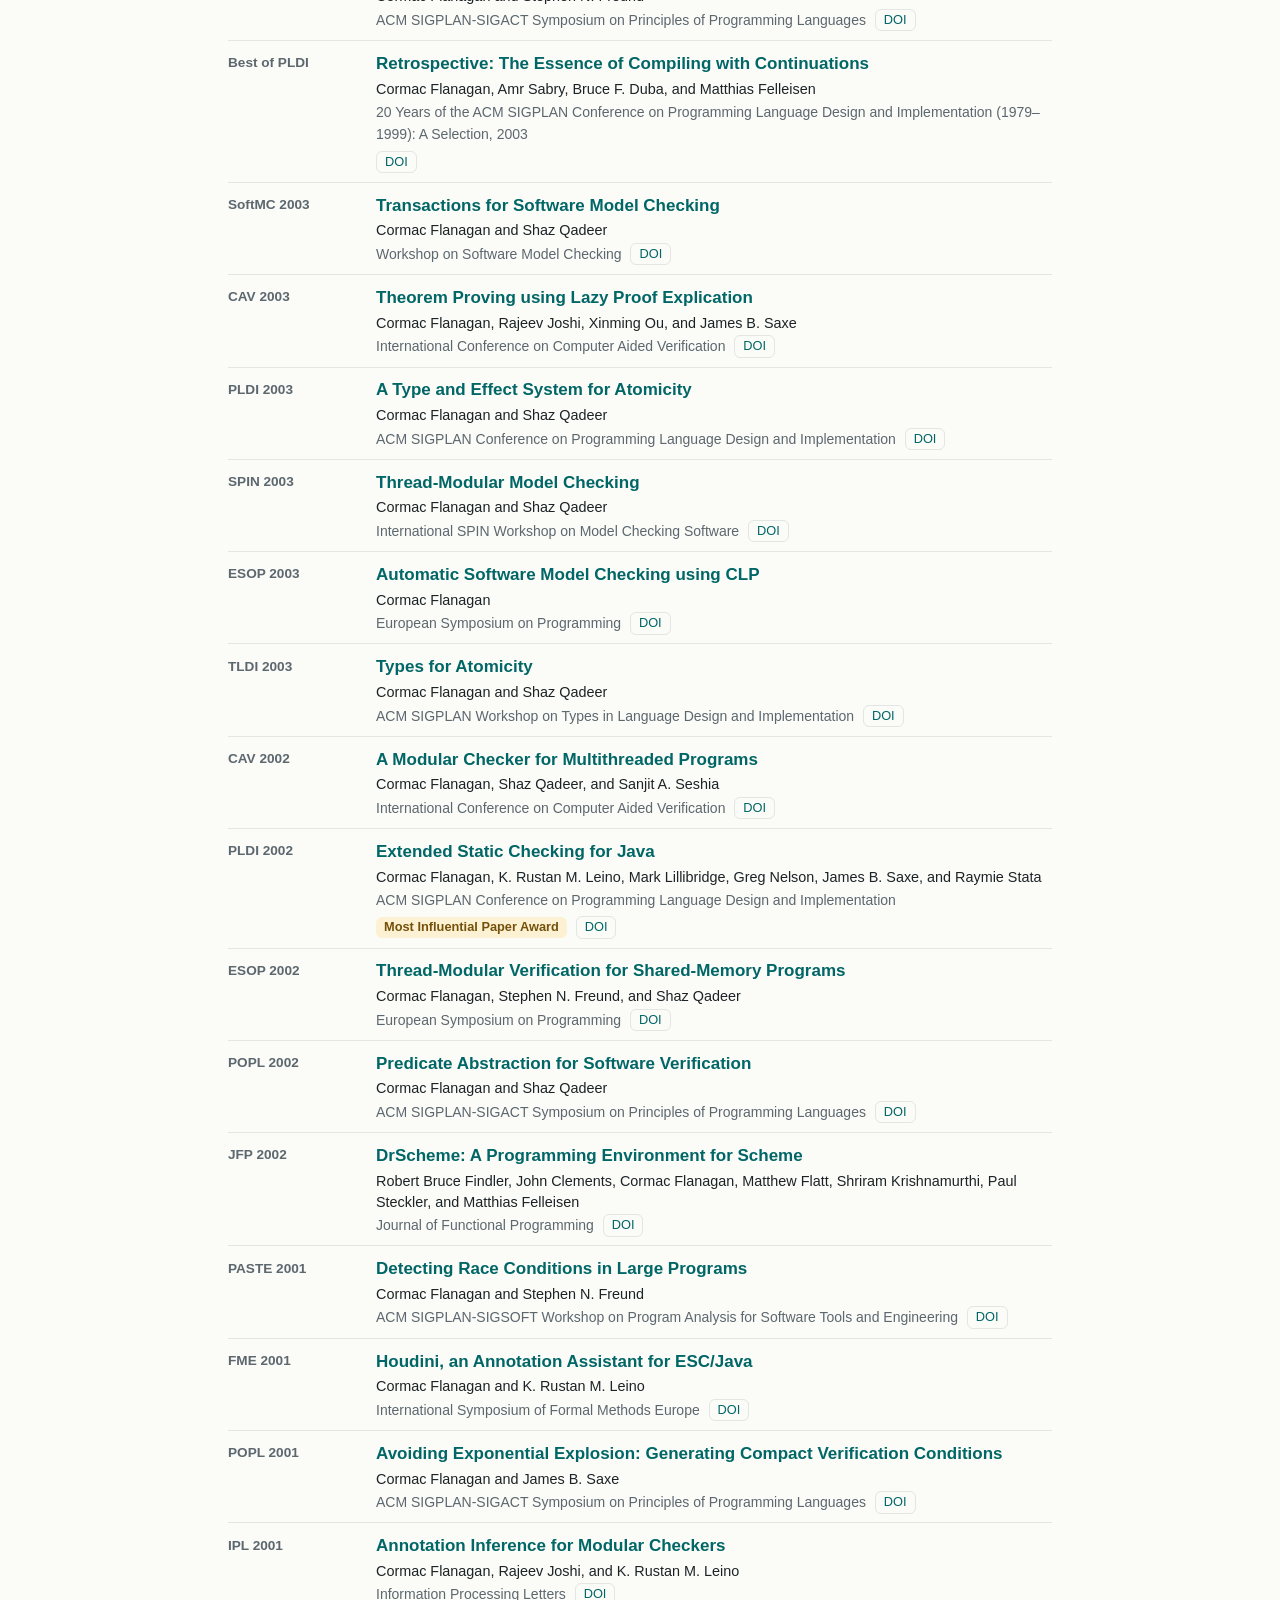
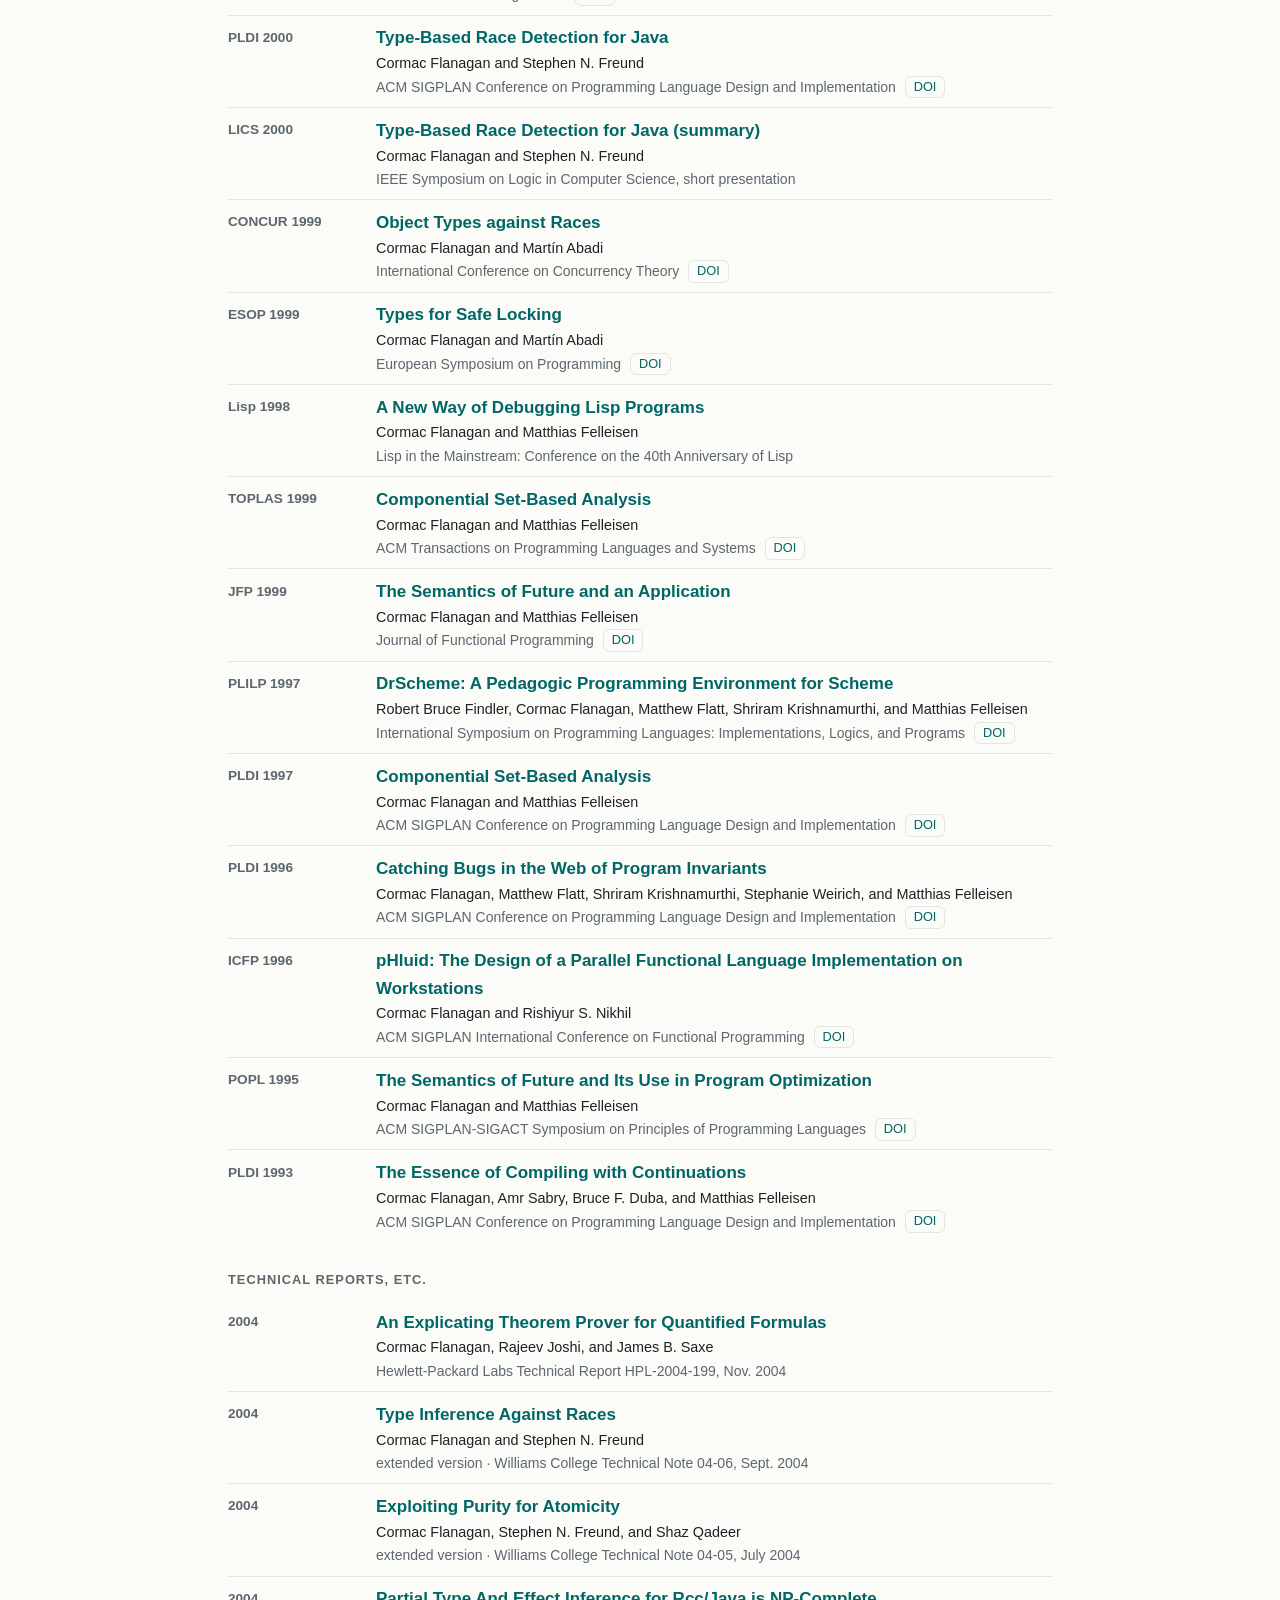
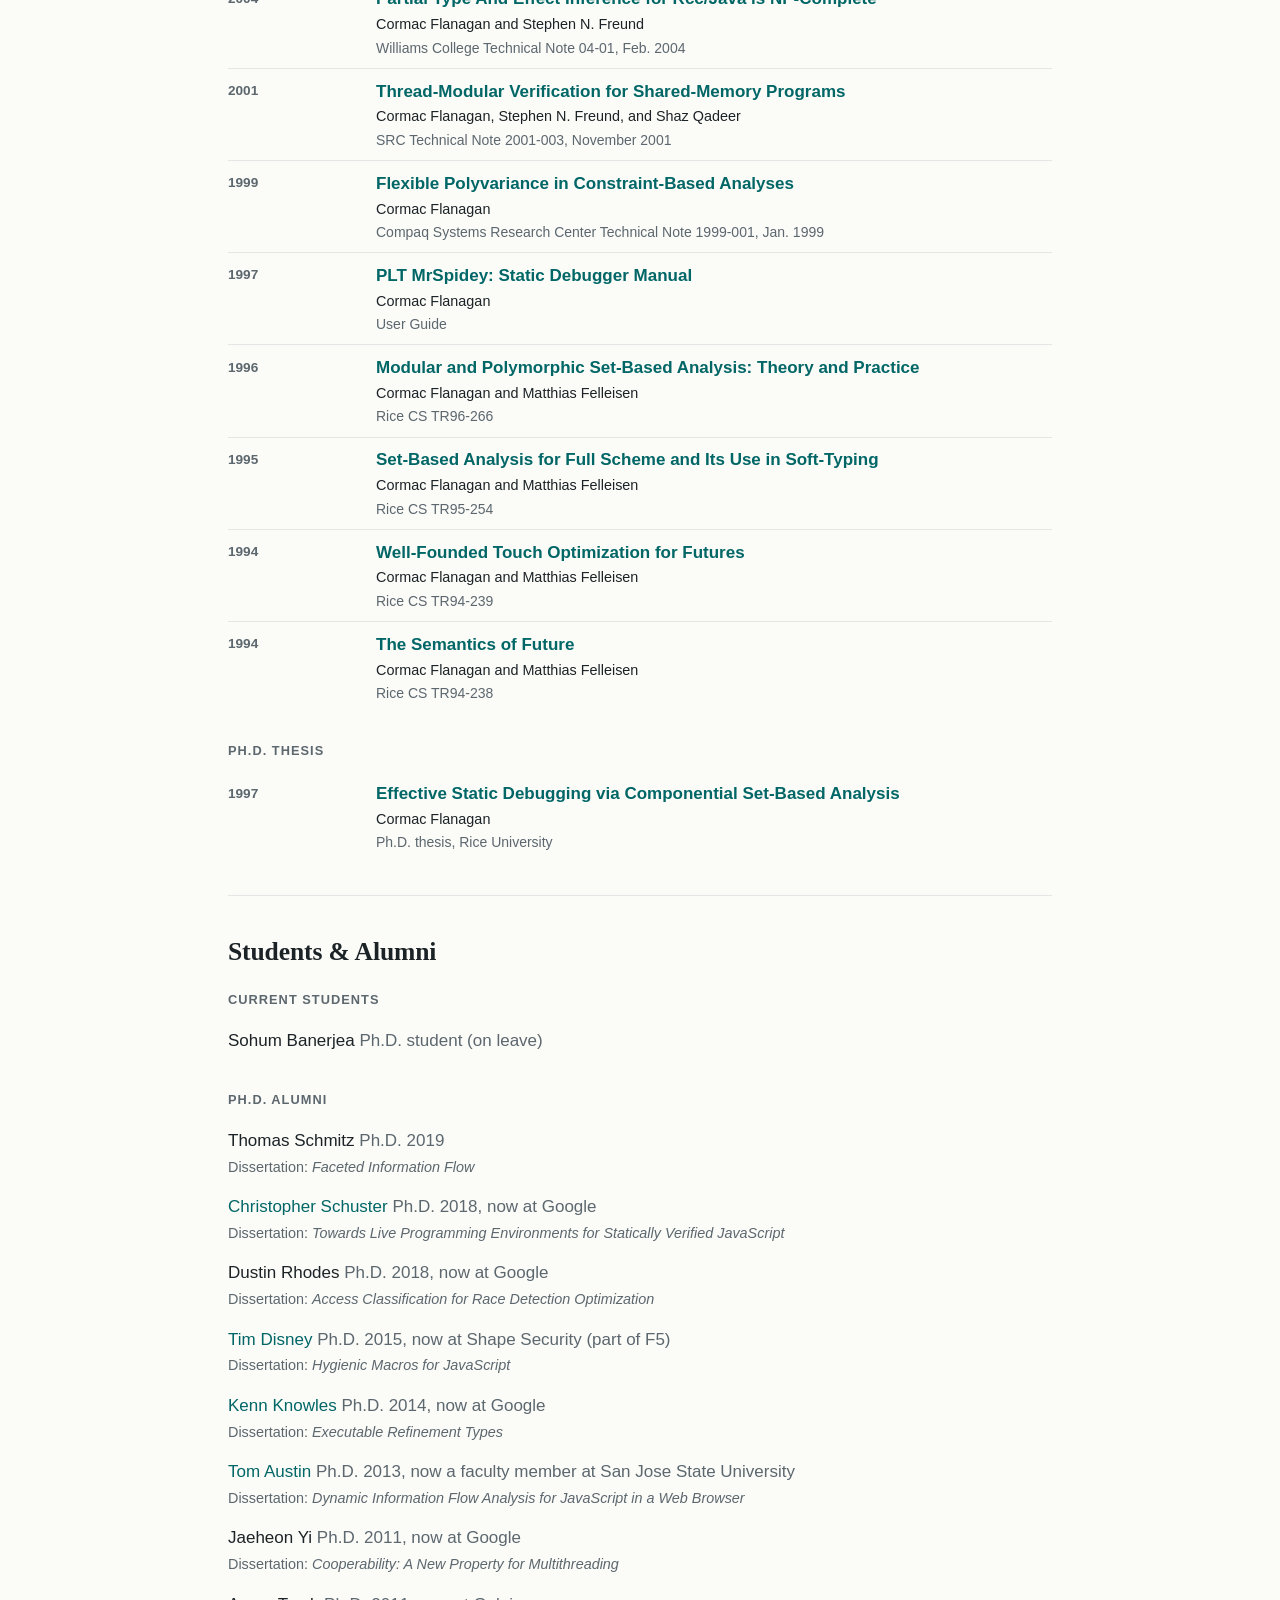
==== commit a1a1aab8: "Drop IFC subtitle Co-Authored-By: Claude Opus 5.5 <noreply@anthropic.com> Claude-Session: https://cl" ====
--- a/index.html
+++ b/index.html
@@ -106,7 +106,7 @@
     <li>
       <img src="images/ifc.png" alt="" width="64" height="64">
       <div>
-        <span class="pname">Information Flow Control</span>: Dynamic Enforcement of Confidentiality
+        <span class="pname">Information Flow Control</span>
         <p>Dynamic mechanisms, notably faceted execution, that stop programs leaking confidential data, applied to browsers, database-backed applications, and serverless computing.</p>
         <span class="paperlinks">(<a href="papers/fast-and-slowTR.pdf">TR’21</a>, <a href="papers/20csf.pdf">CSF’20</a>, <a href="papers/19csf.pdf">CSF’19</a>, <a href="papers/18oopsla.pdf">OOPSLA’18</a>, <a href="papers/18ccs.pdf">CCS’18</a>, <a href="papers/18www.pdf">WWW’18</a>, <a href="papers/toplas17.pdf">TOPLAS’17</a>, <a href="papers/17plas.pdf">PLAS’17</a>, <a href="papers/16pldi.pdf">PLDI’16</a>, <a href="papers/16post.pdf">POST’16</a>, <a href="papers/UCSC-SOE-14-07.pdf">TR’14</a>, <a href="papers/plas13.pdf">PLAS’13</a>, <a href="papers/aplas12.pdf">APLAS’12</a>, <a href="papers/popl12b.pdf">POPL’12</a>, <a href="papers/stop11.pdf">STOP’11</a>, <a href="papers/plas10.pdf">PLAS’10</a>, <a href="papers/plas09.pdf">PLAS’09</a>)</span>
       </div>
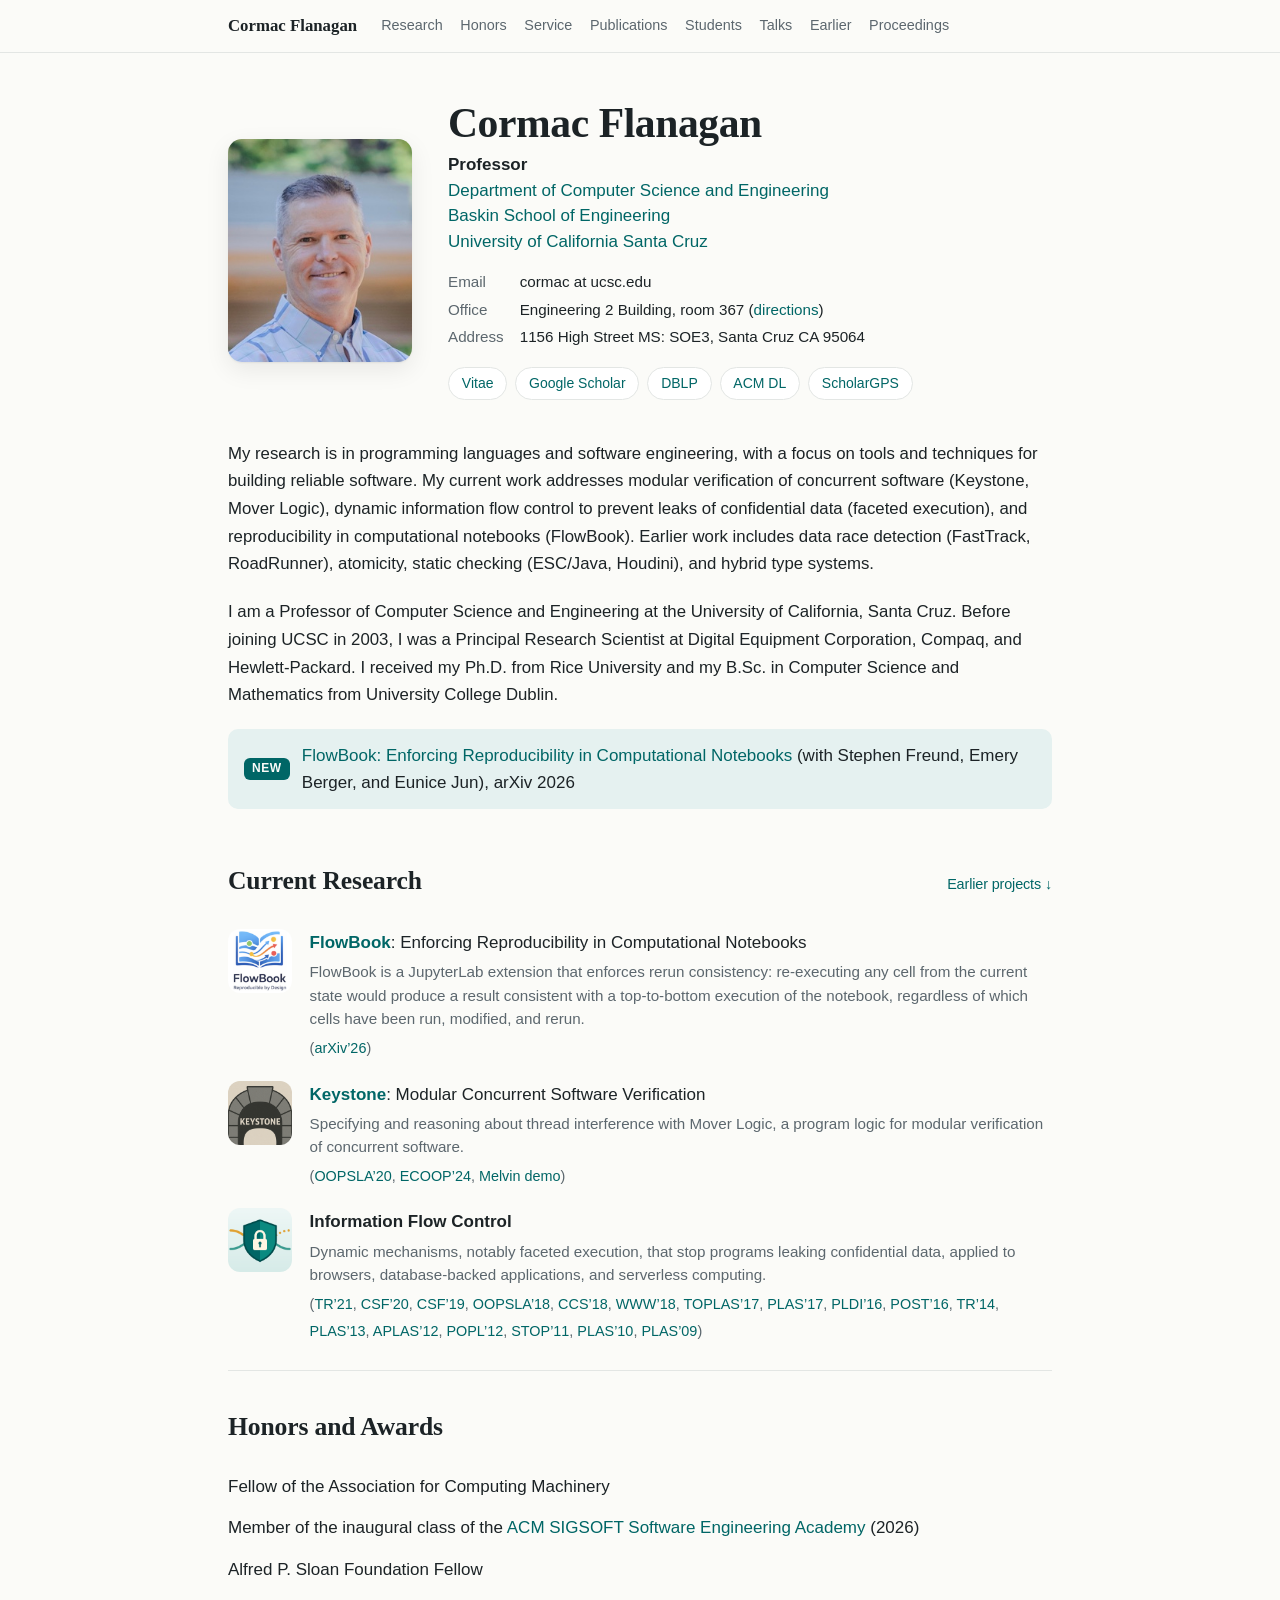
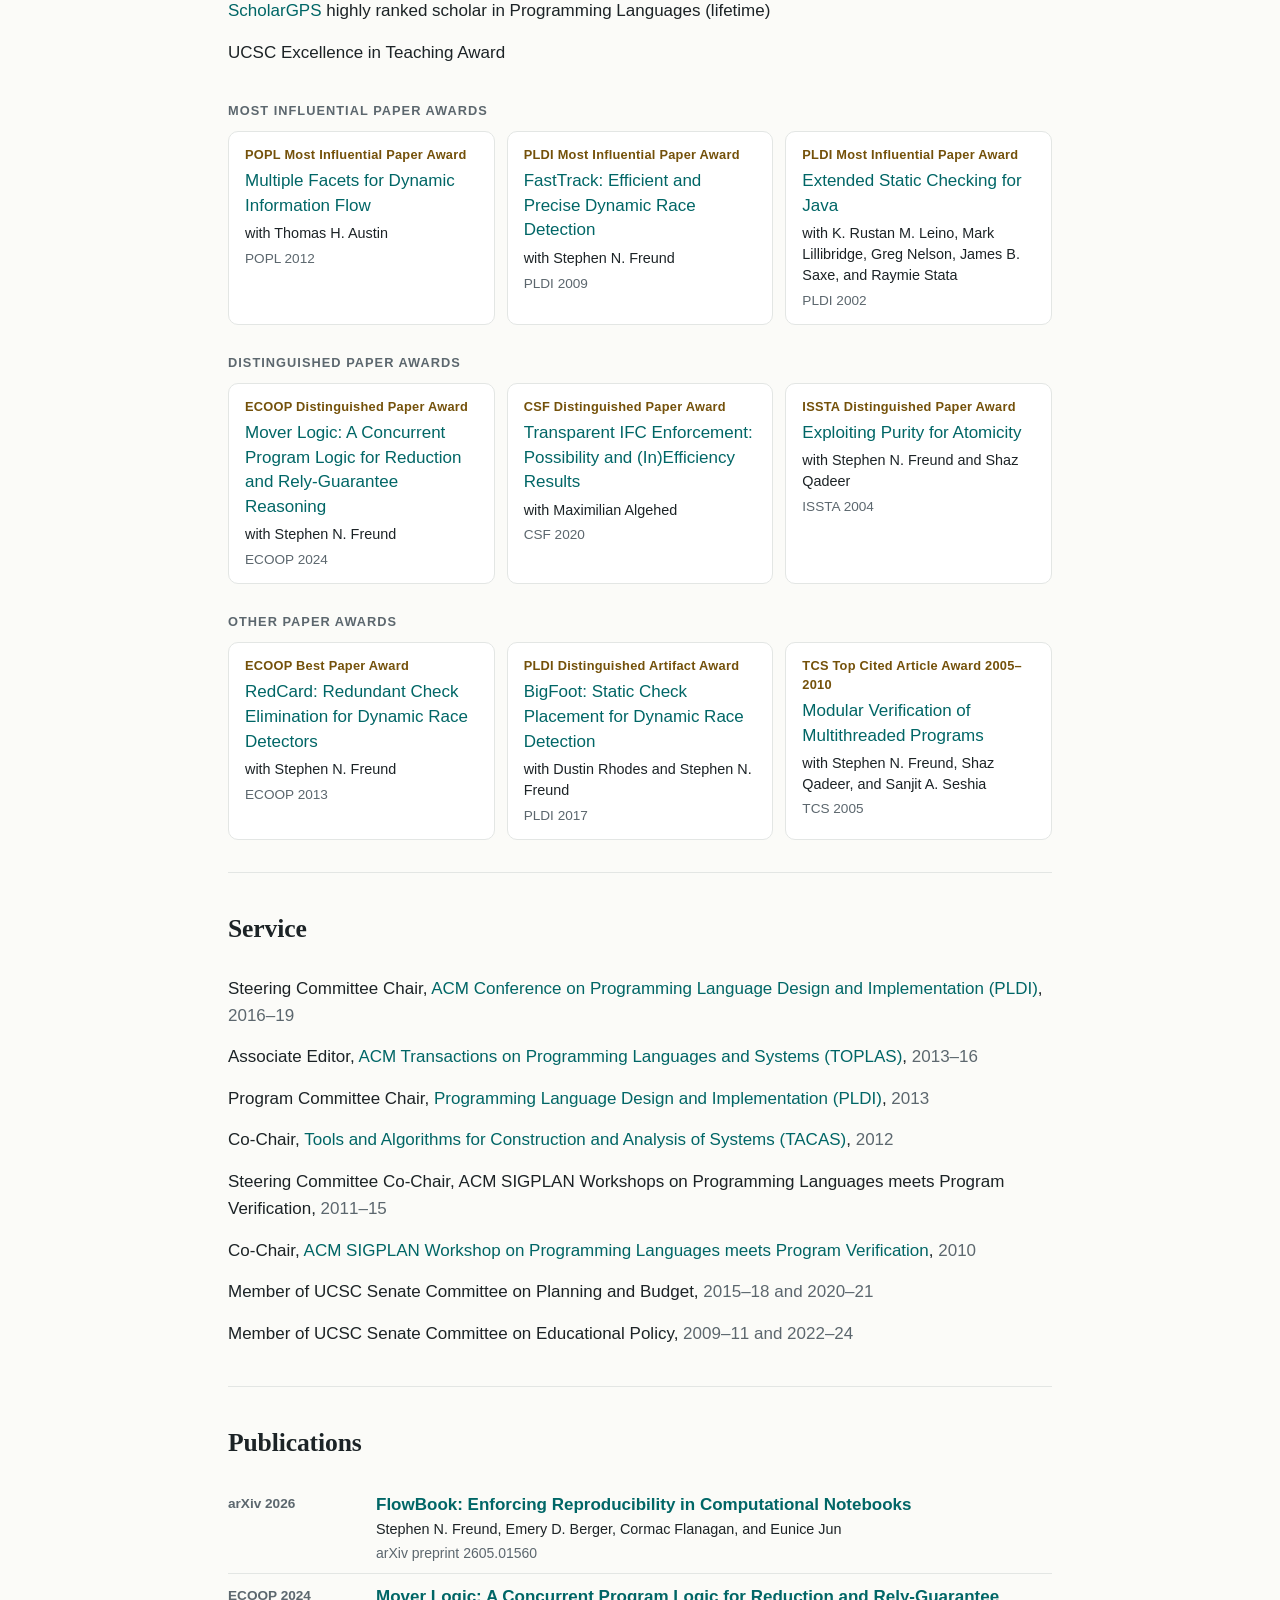
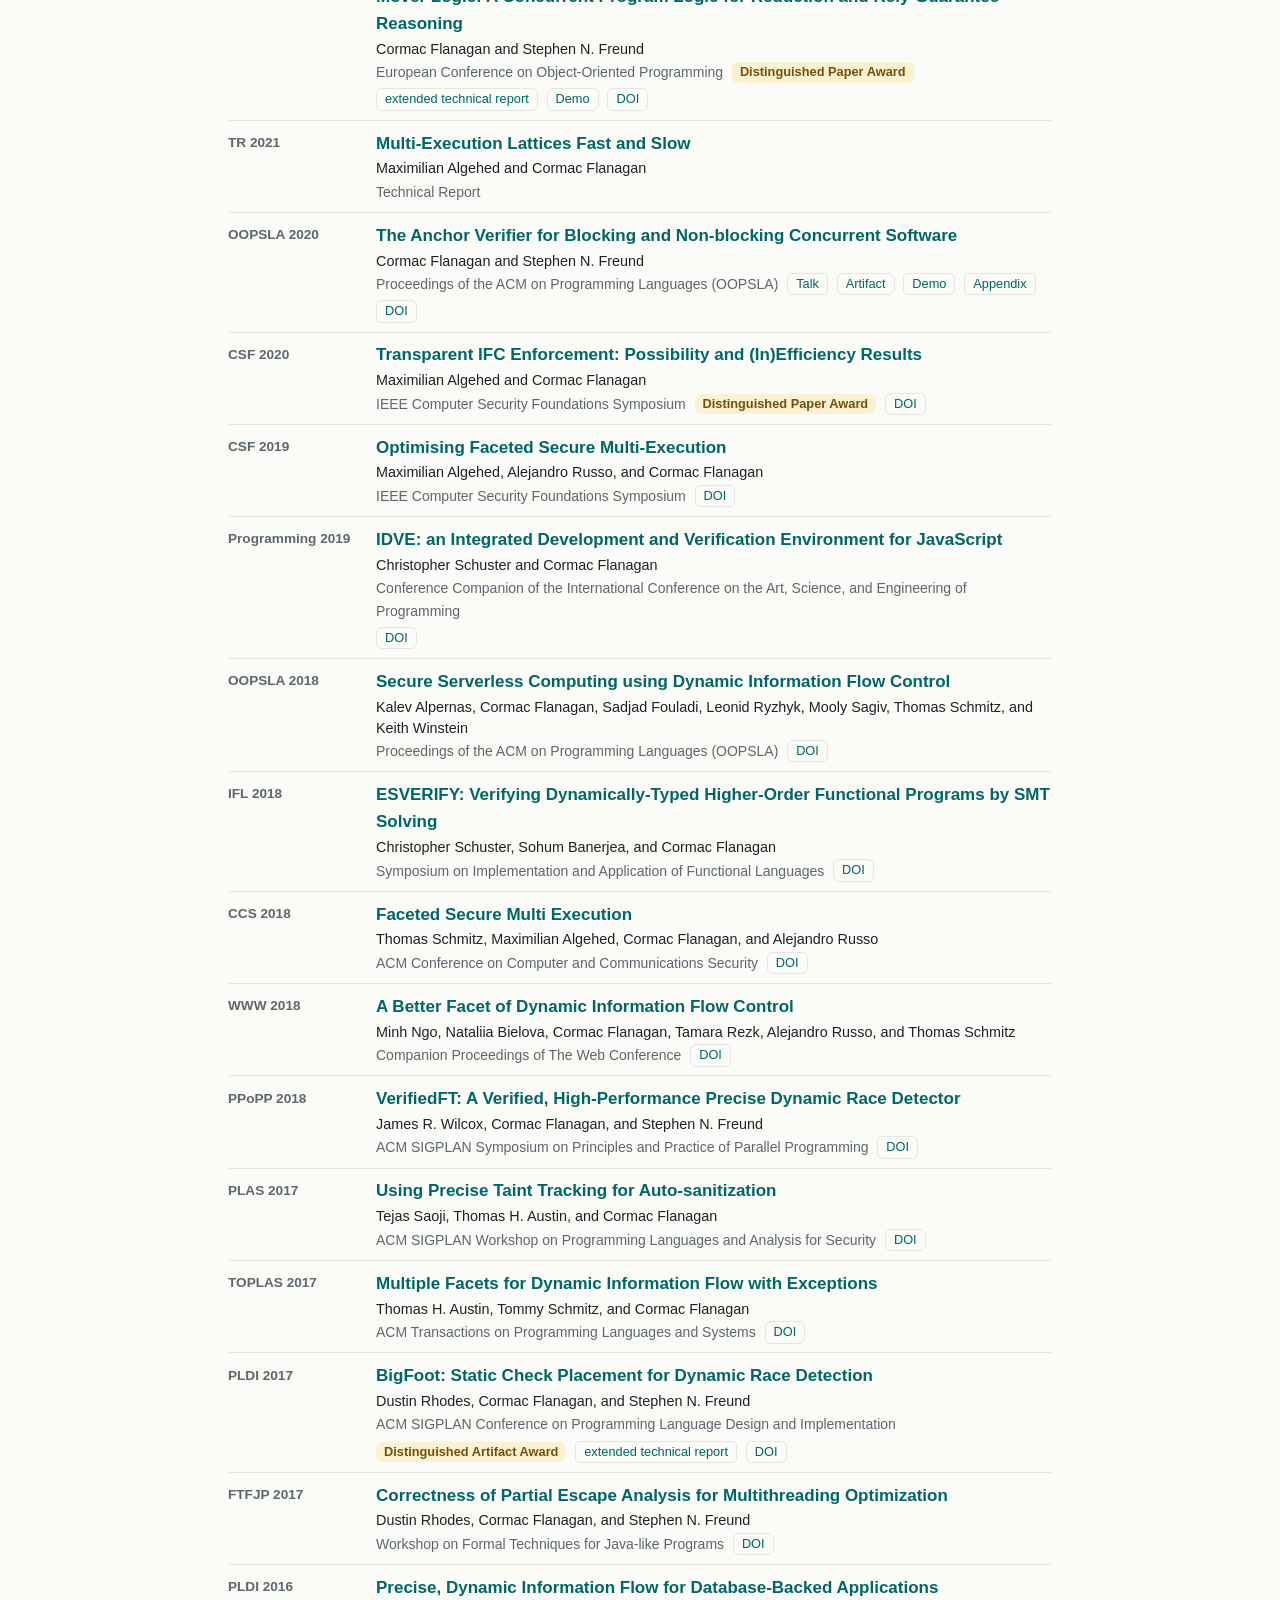
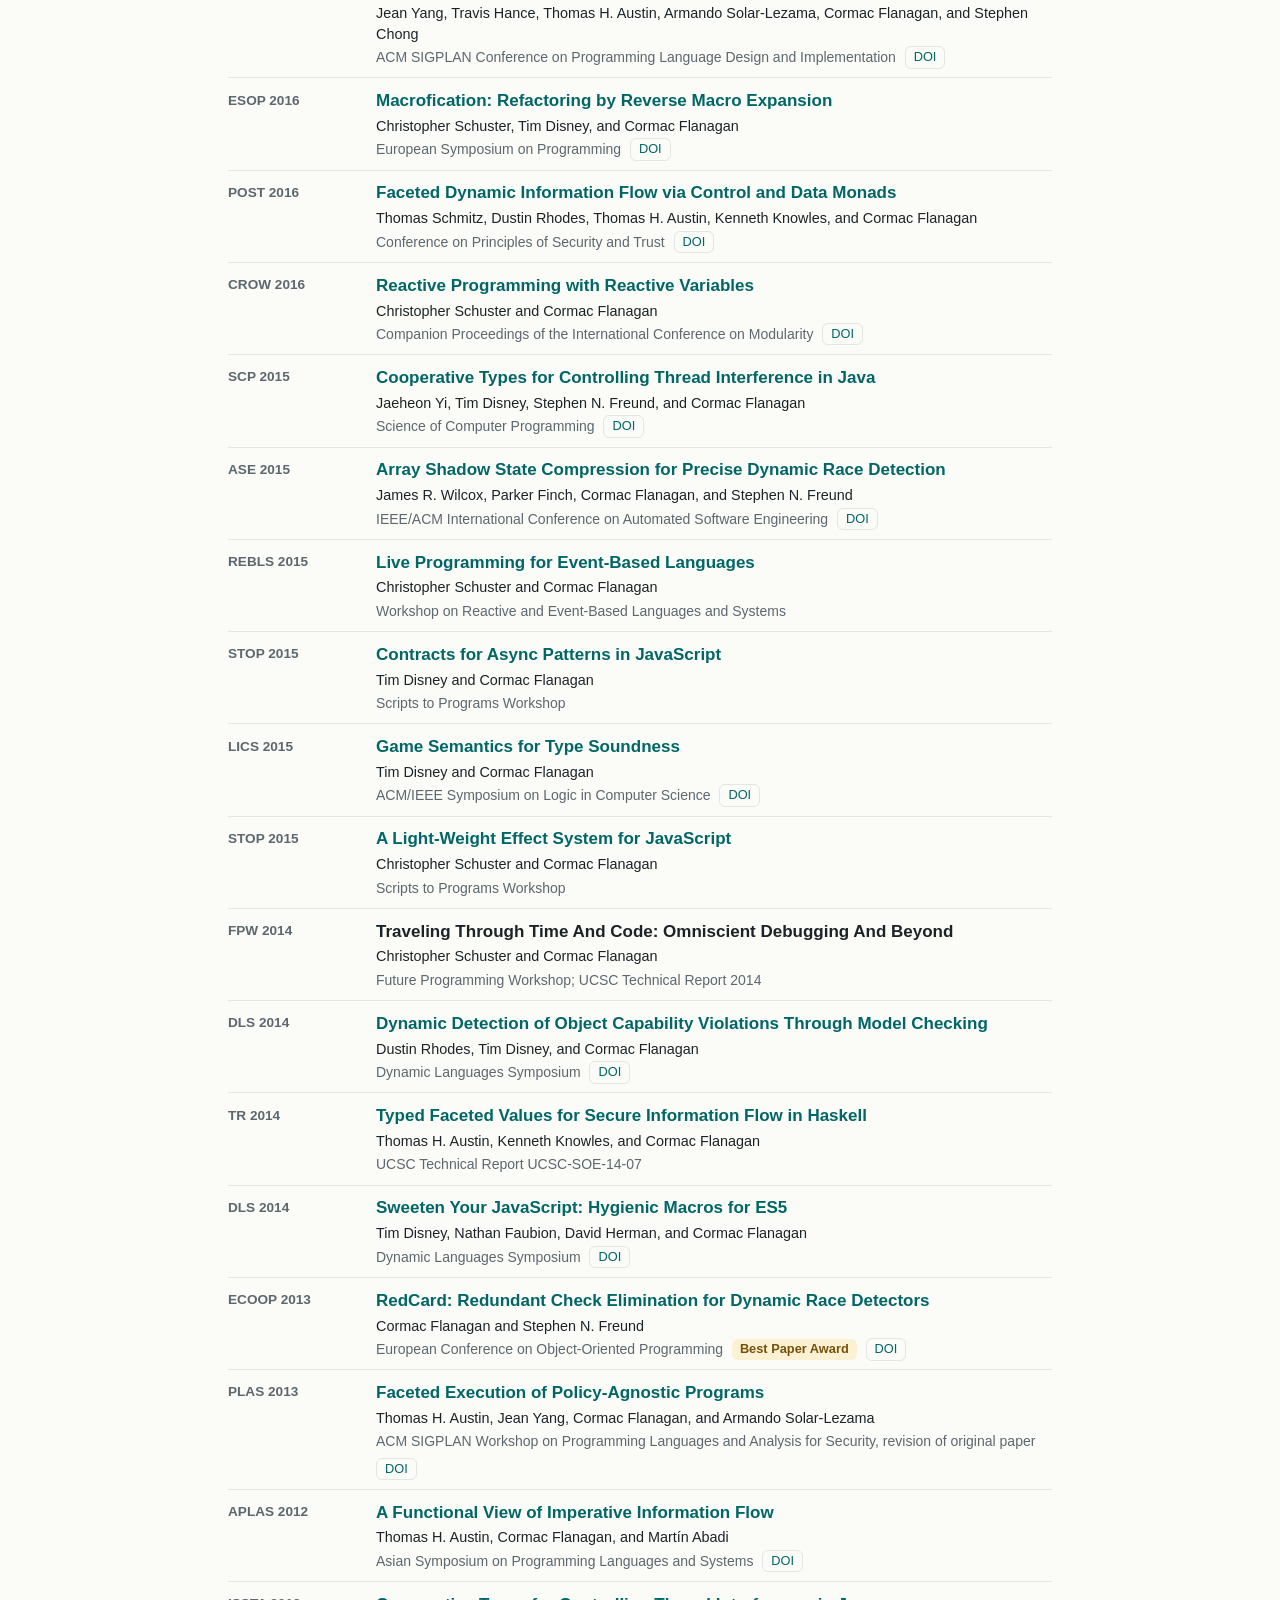
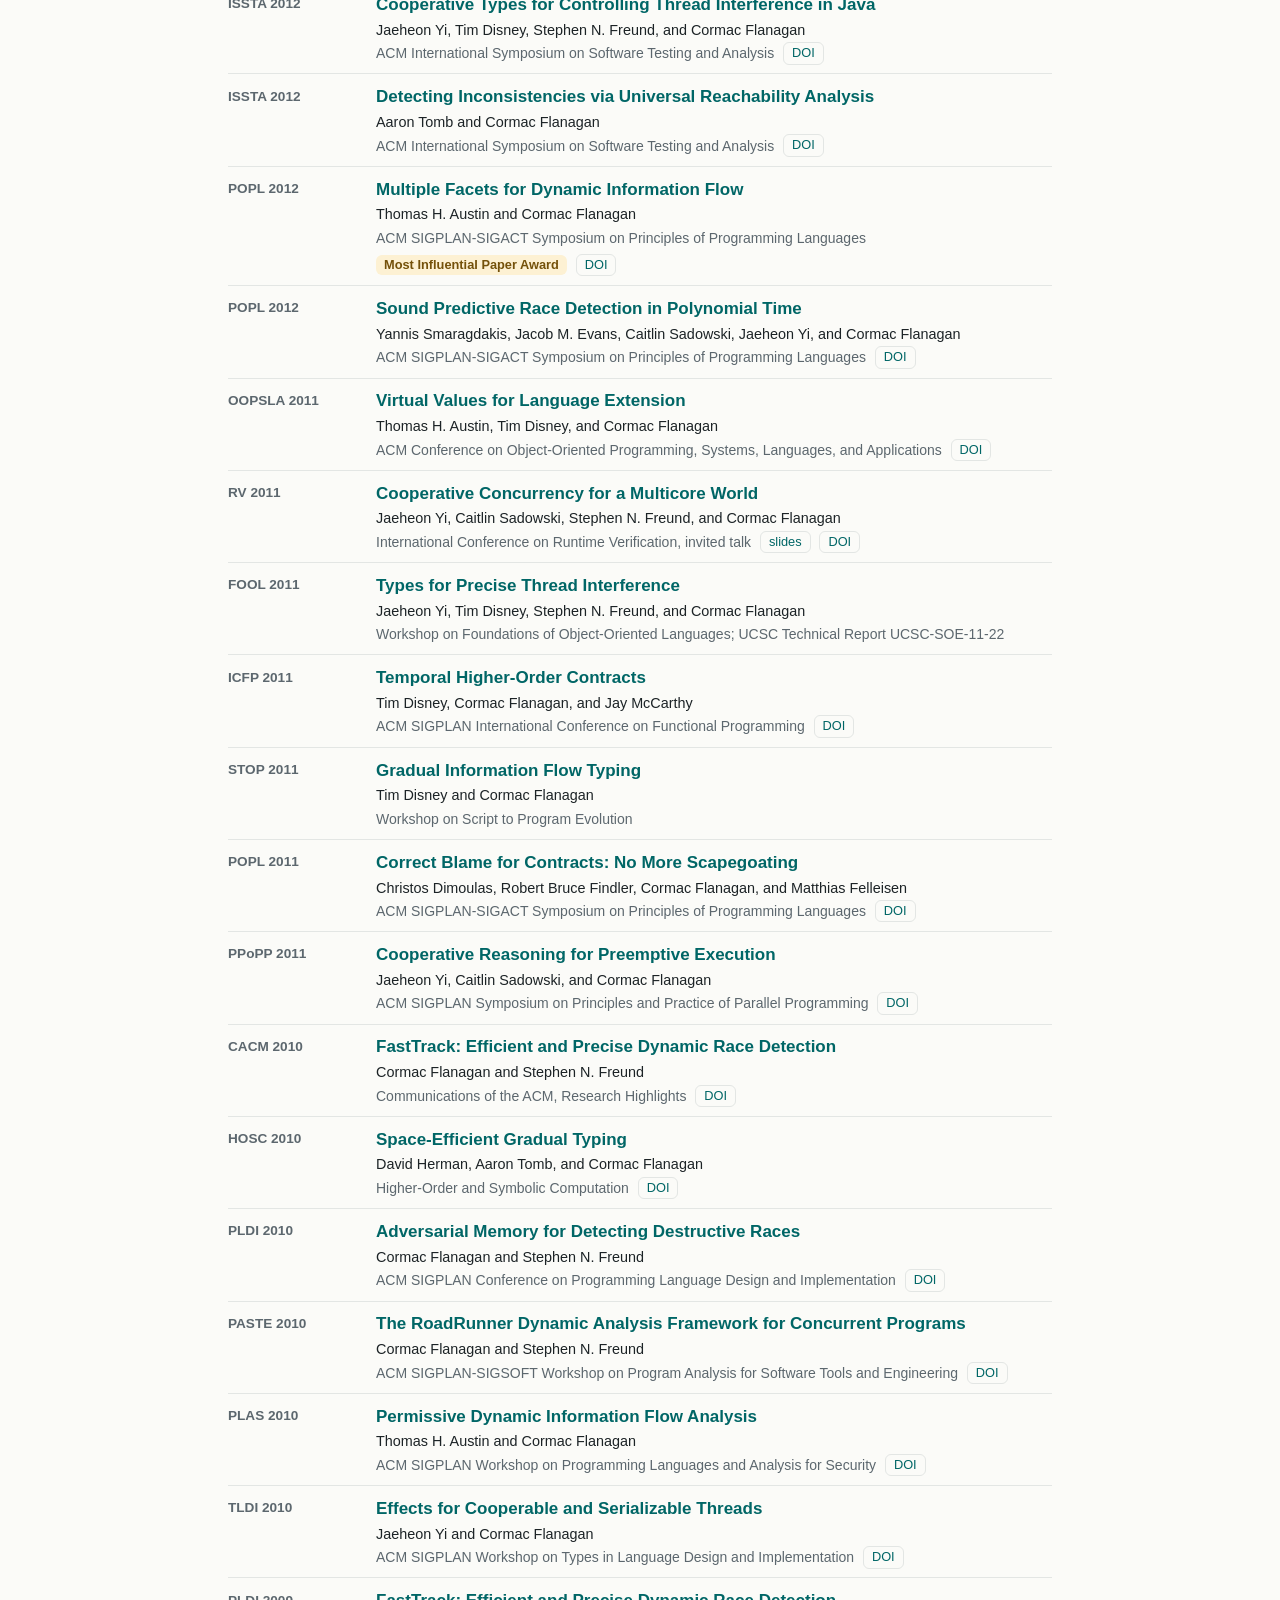
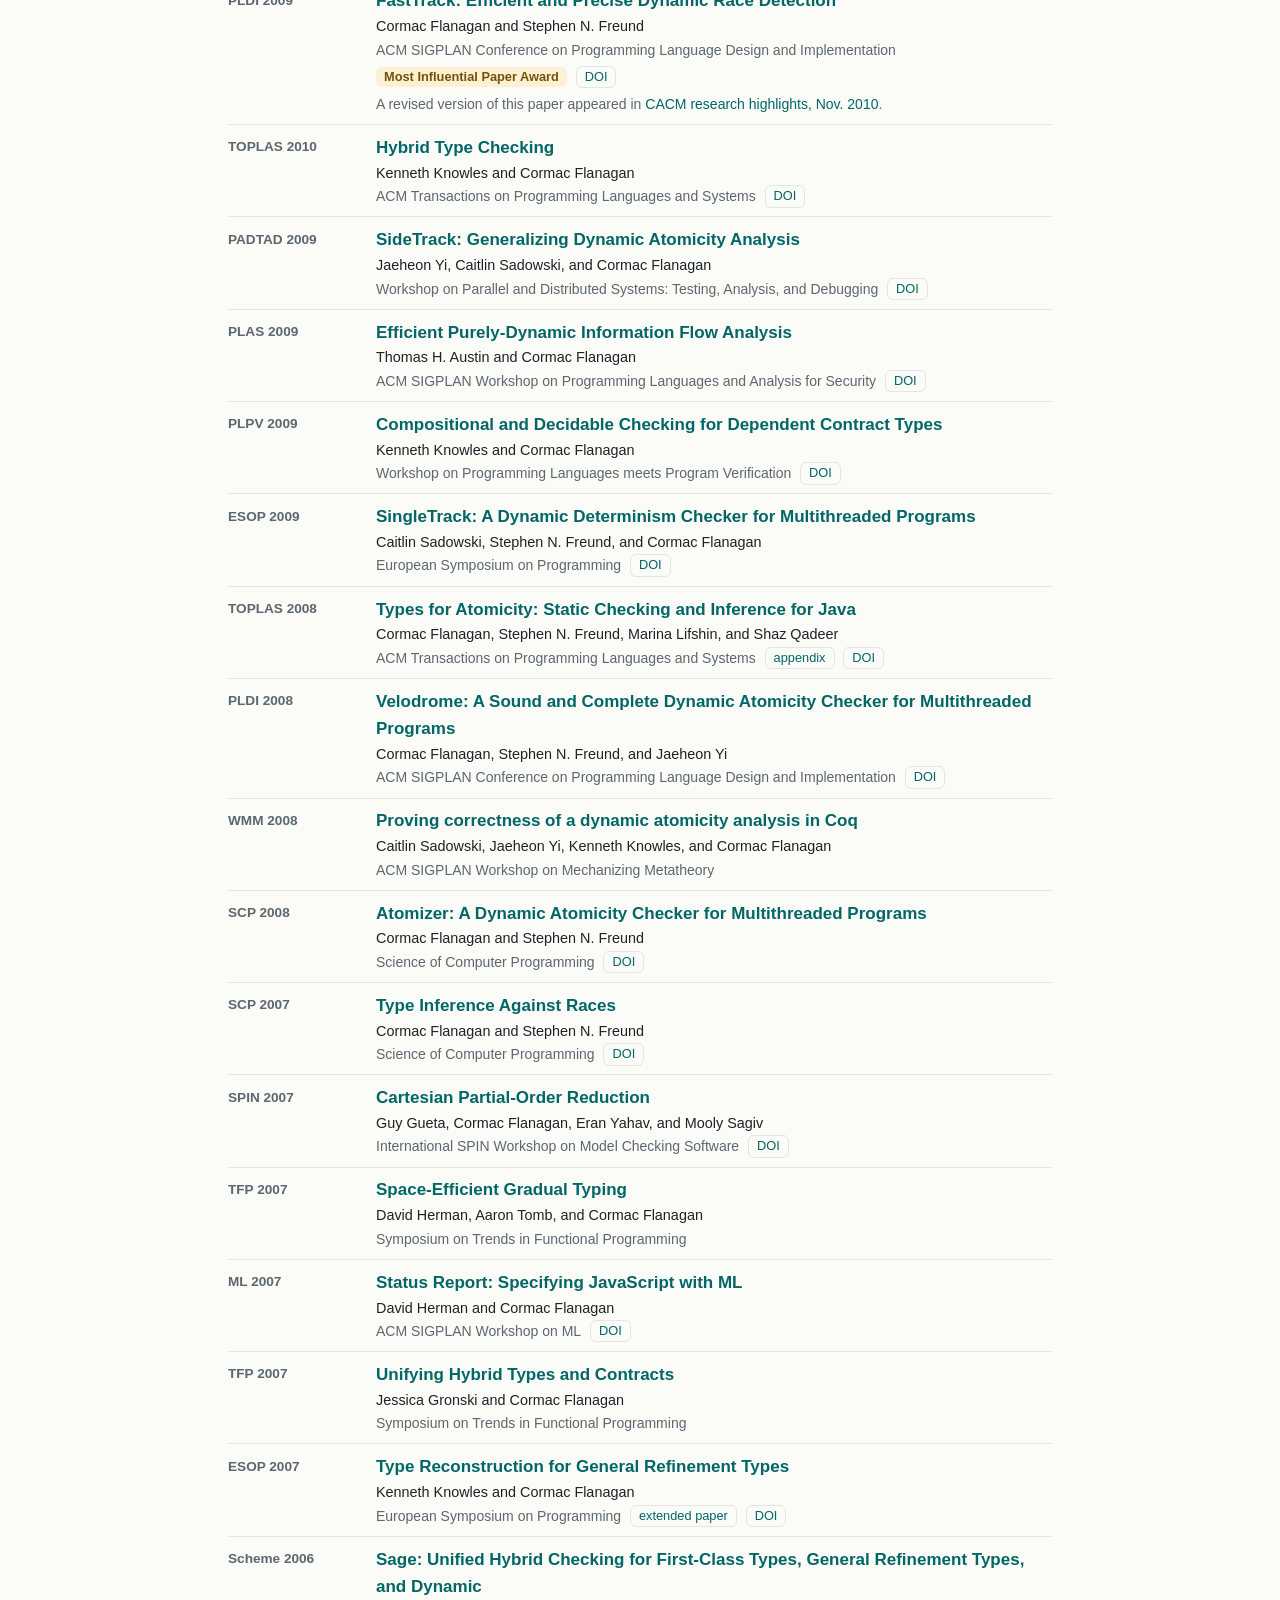
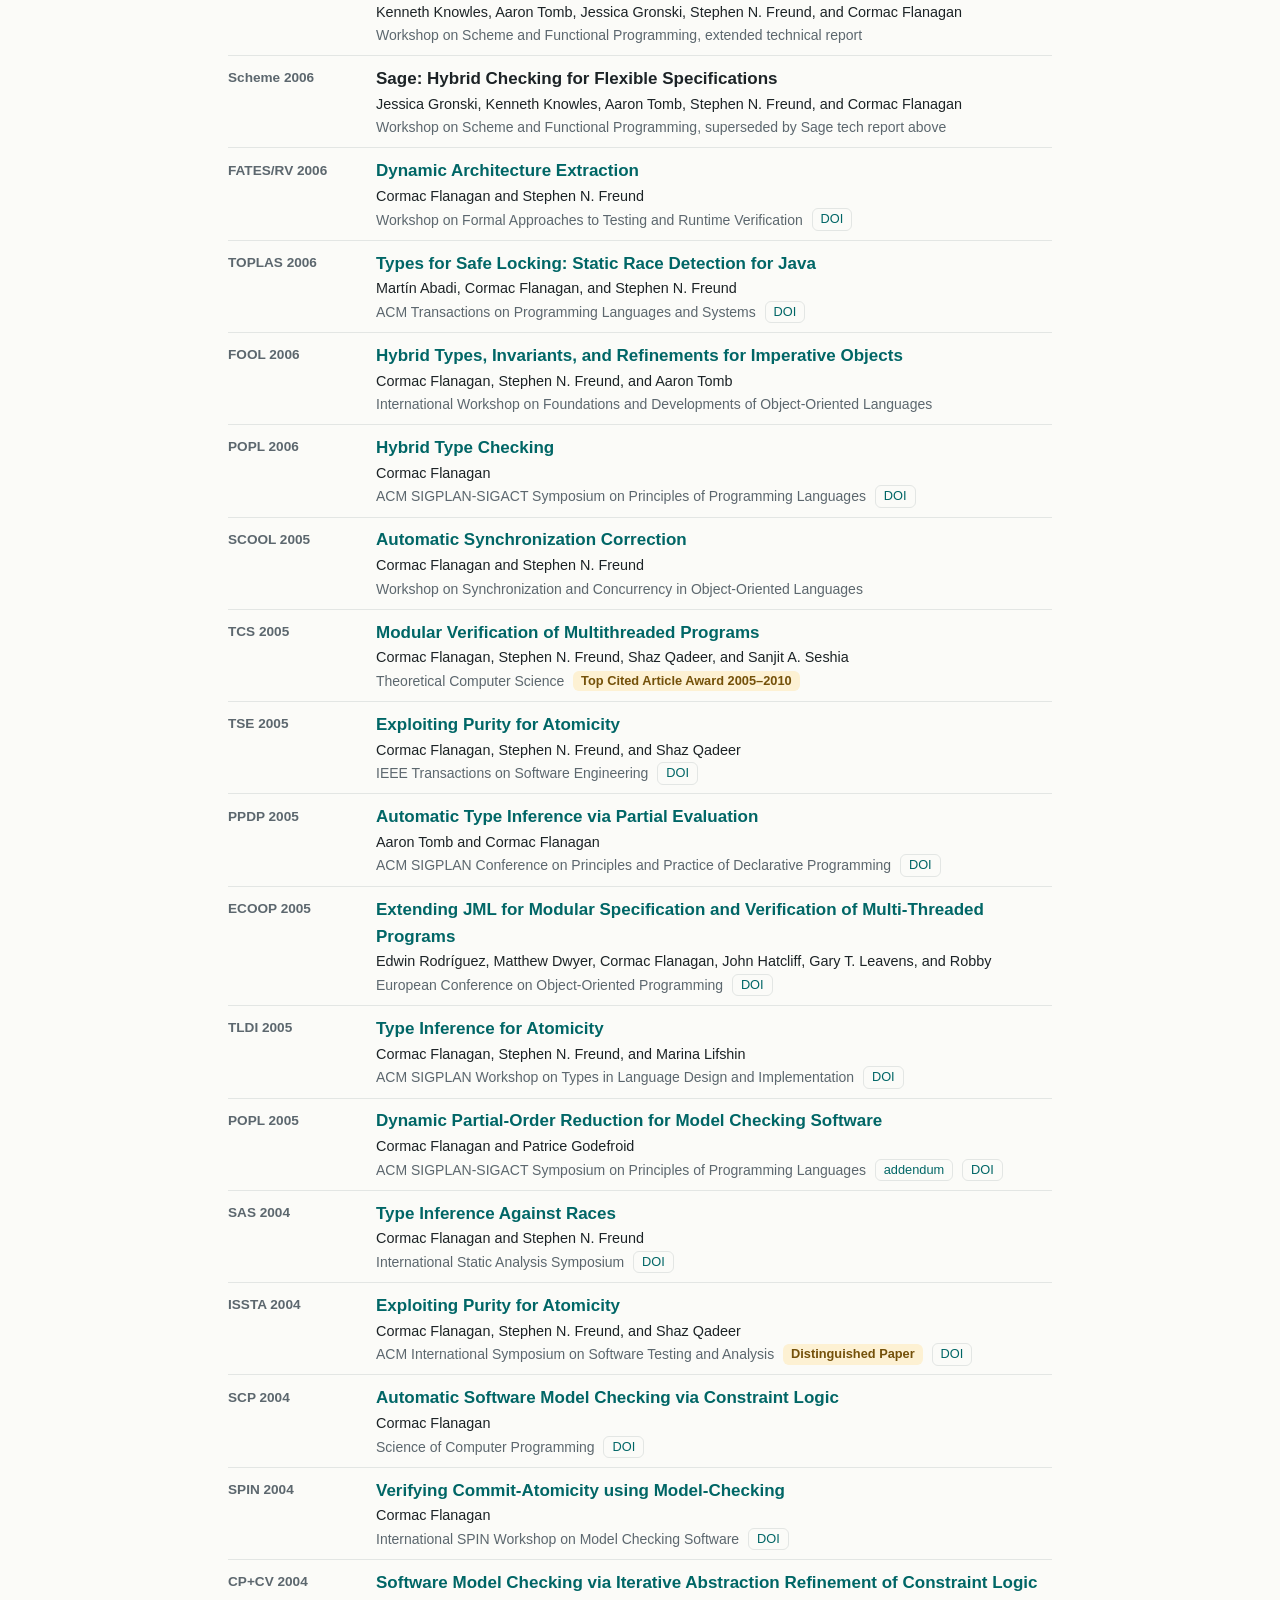
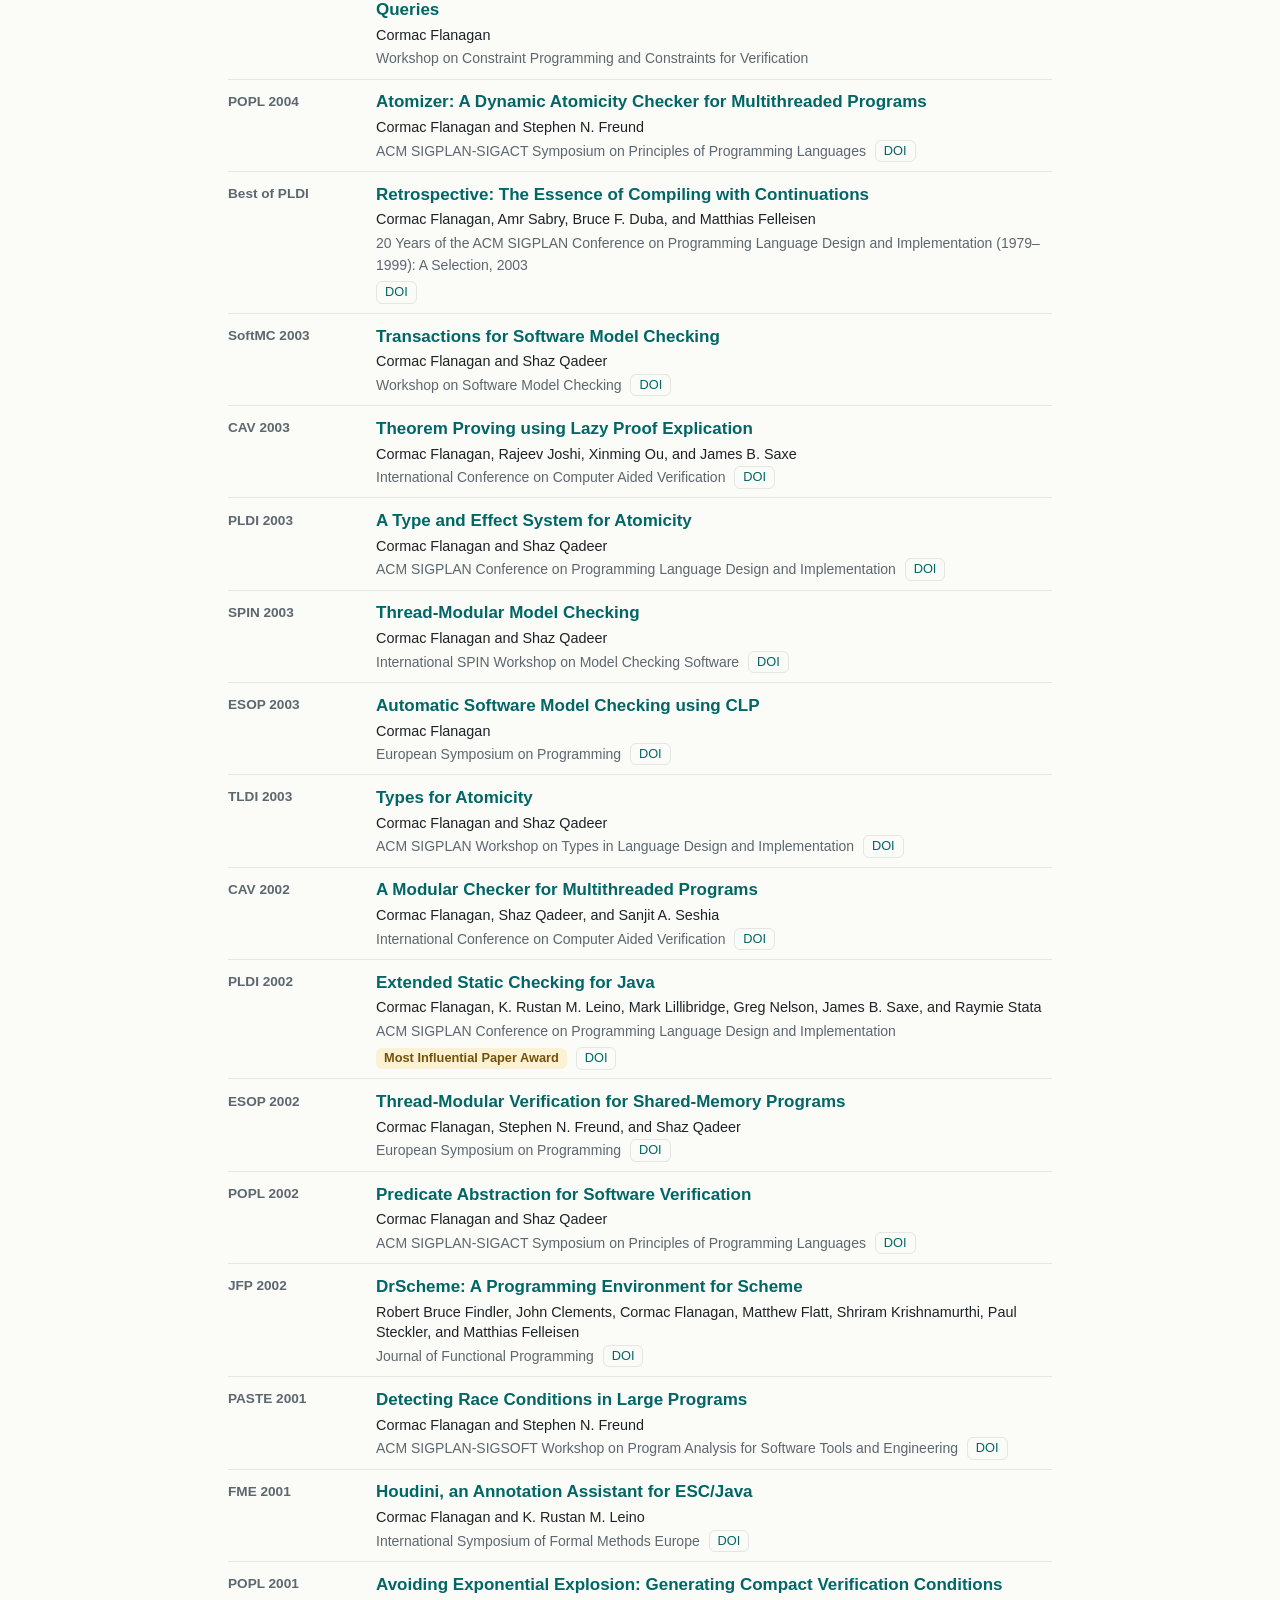
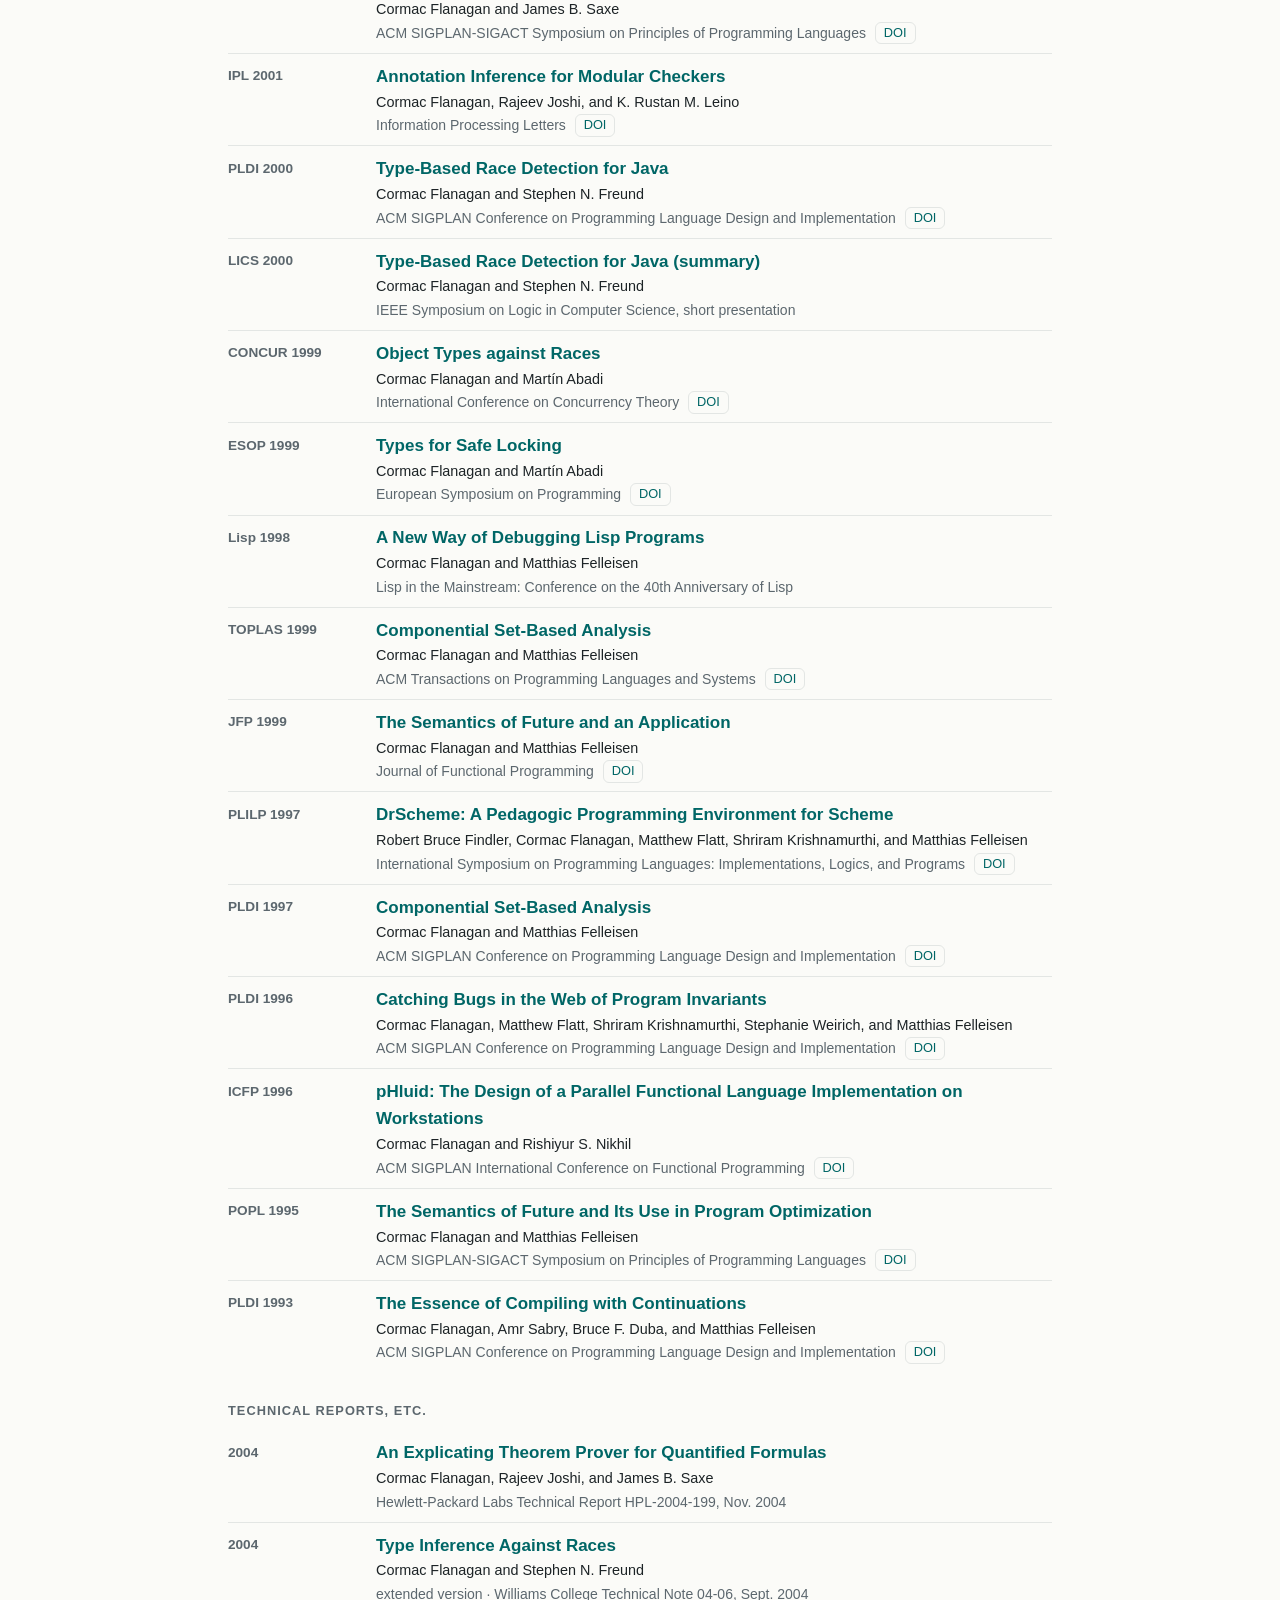
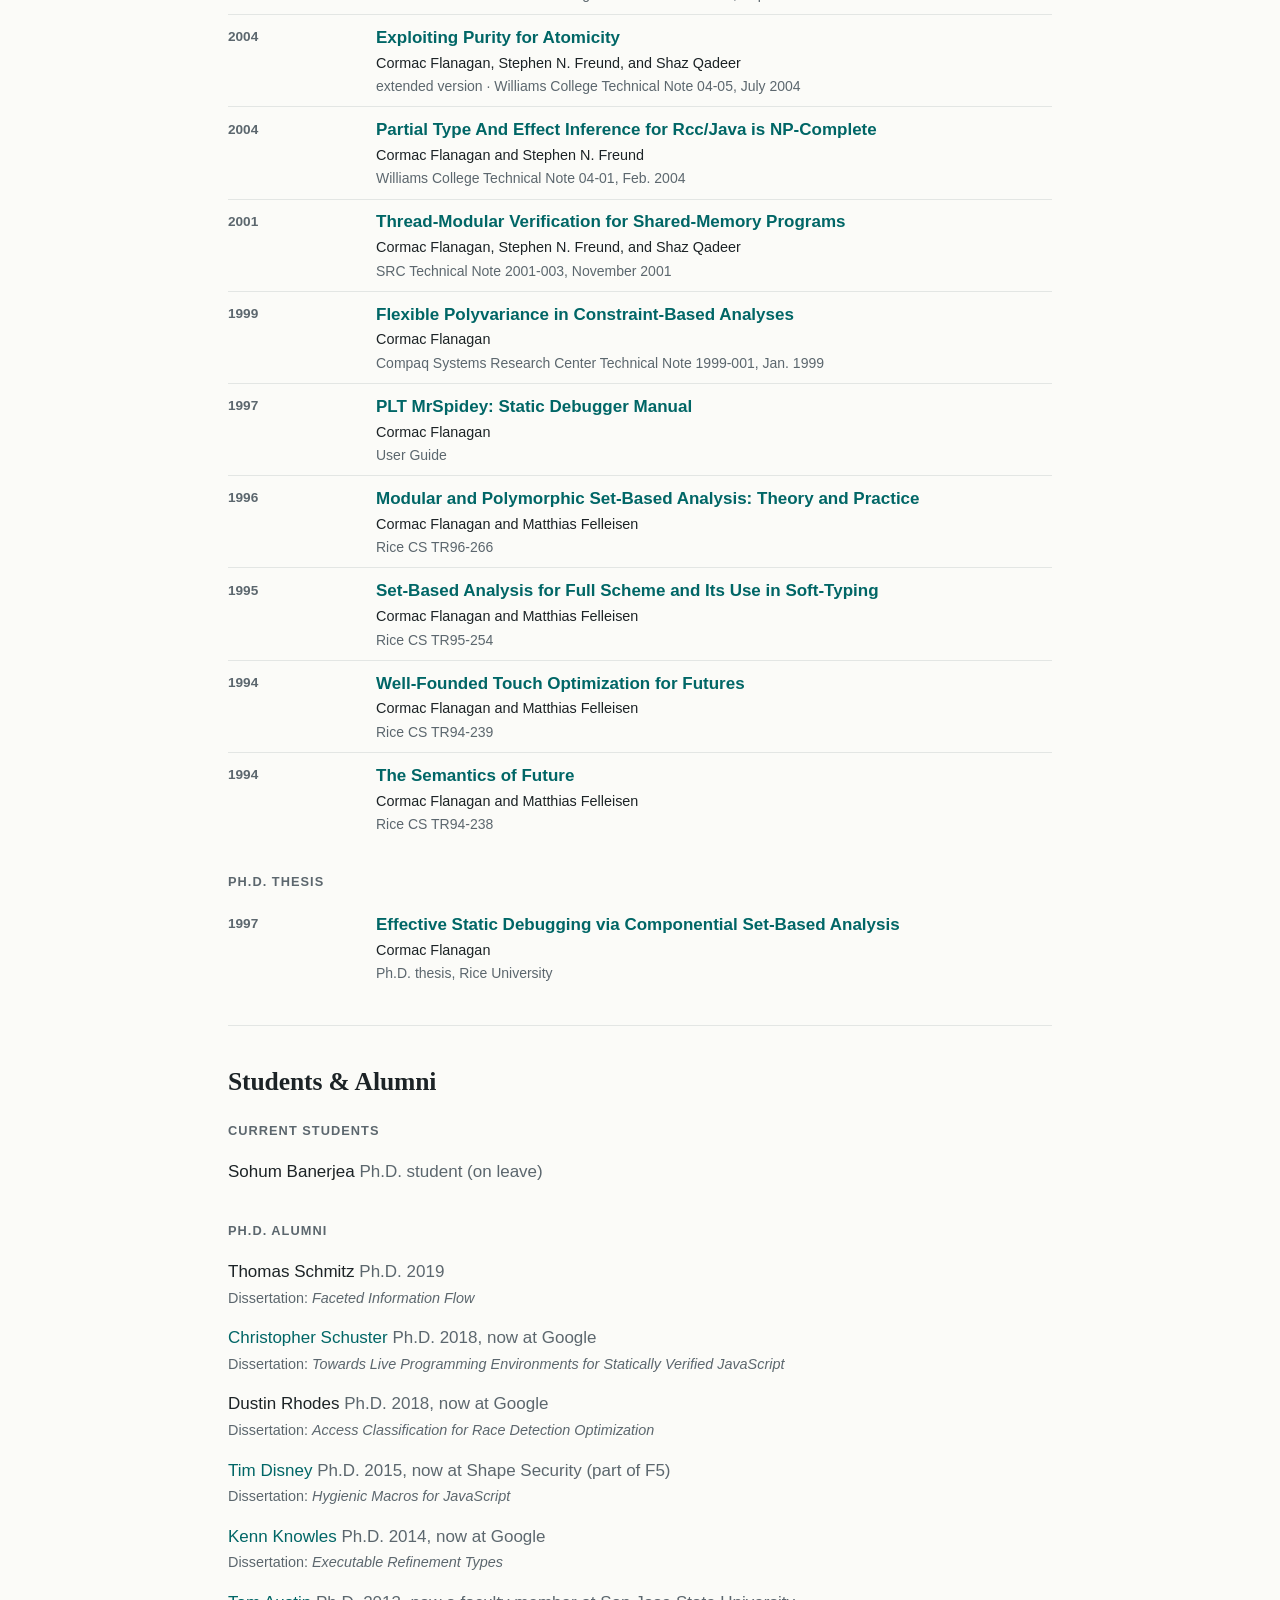
==== commit 01cc8ce6: "Redraft research summary around current projects; add bio paragraph Co-Authored-By: Claude Opus 5.5 " ====
--- a/index.html
+++ b/index.html
@@ -80,7 +80,8 @@
   </div>
 </header>
 
-<p class="intro">My research is in programming languages and software engineering, with a focus on tools and techniques for building reliable software. Much of my work addresses concurrency, including data race detection (FastTrack, RoadRunner), atomicity, and verification of concurrent programs (Anchor, Mover Logic), along with static checking (ESC/Java, Houdini), hybrid and gradual type systems, and dynamic information flow security (faceted execution).</p>
+<p class="intro">My research is in programming languages and software engineering, with a focus on tools and techniques for building reliable software. My current work addresses modular verification of concurrent software (Keystone, Mover Logic), dynamic information flow control to prevent leaks of confidential data (faceted execution), and reproducibility in computational notebooks (FlowBook). Earlier work includes data race detection (FastTrack, RoadRunner), atomicity, static checking (ESC/Java, Houdini), and hybrid type systems.</p>
+<p class="intro">I am a Professor of Computer Science and Engineering at the University of California, Santa Cruz. Before joining UCSC in 2003, I was a Principal Research Scientist at Digital Equipment Corporation, Compaq, and Hewlett-Packard. I received my Ph.D. from Rice University and my B.Sc. in Computer Science and Mathematics from University College Dublin.</p>
 
 <p class="news"><span class="tag">New</span> <span><a href="https://arxiv.org/abs/2605.01560">FlowBook: Enforcing Reproducibility in Computational Notebooks</a> (with Stephen Freund, Emery Berger, and Eunice Jun), arXiv 2026</span></p>
 
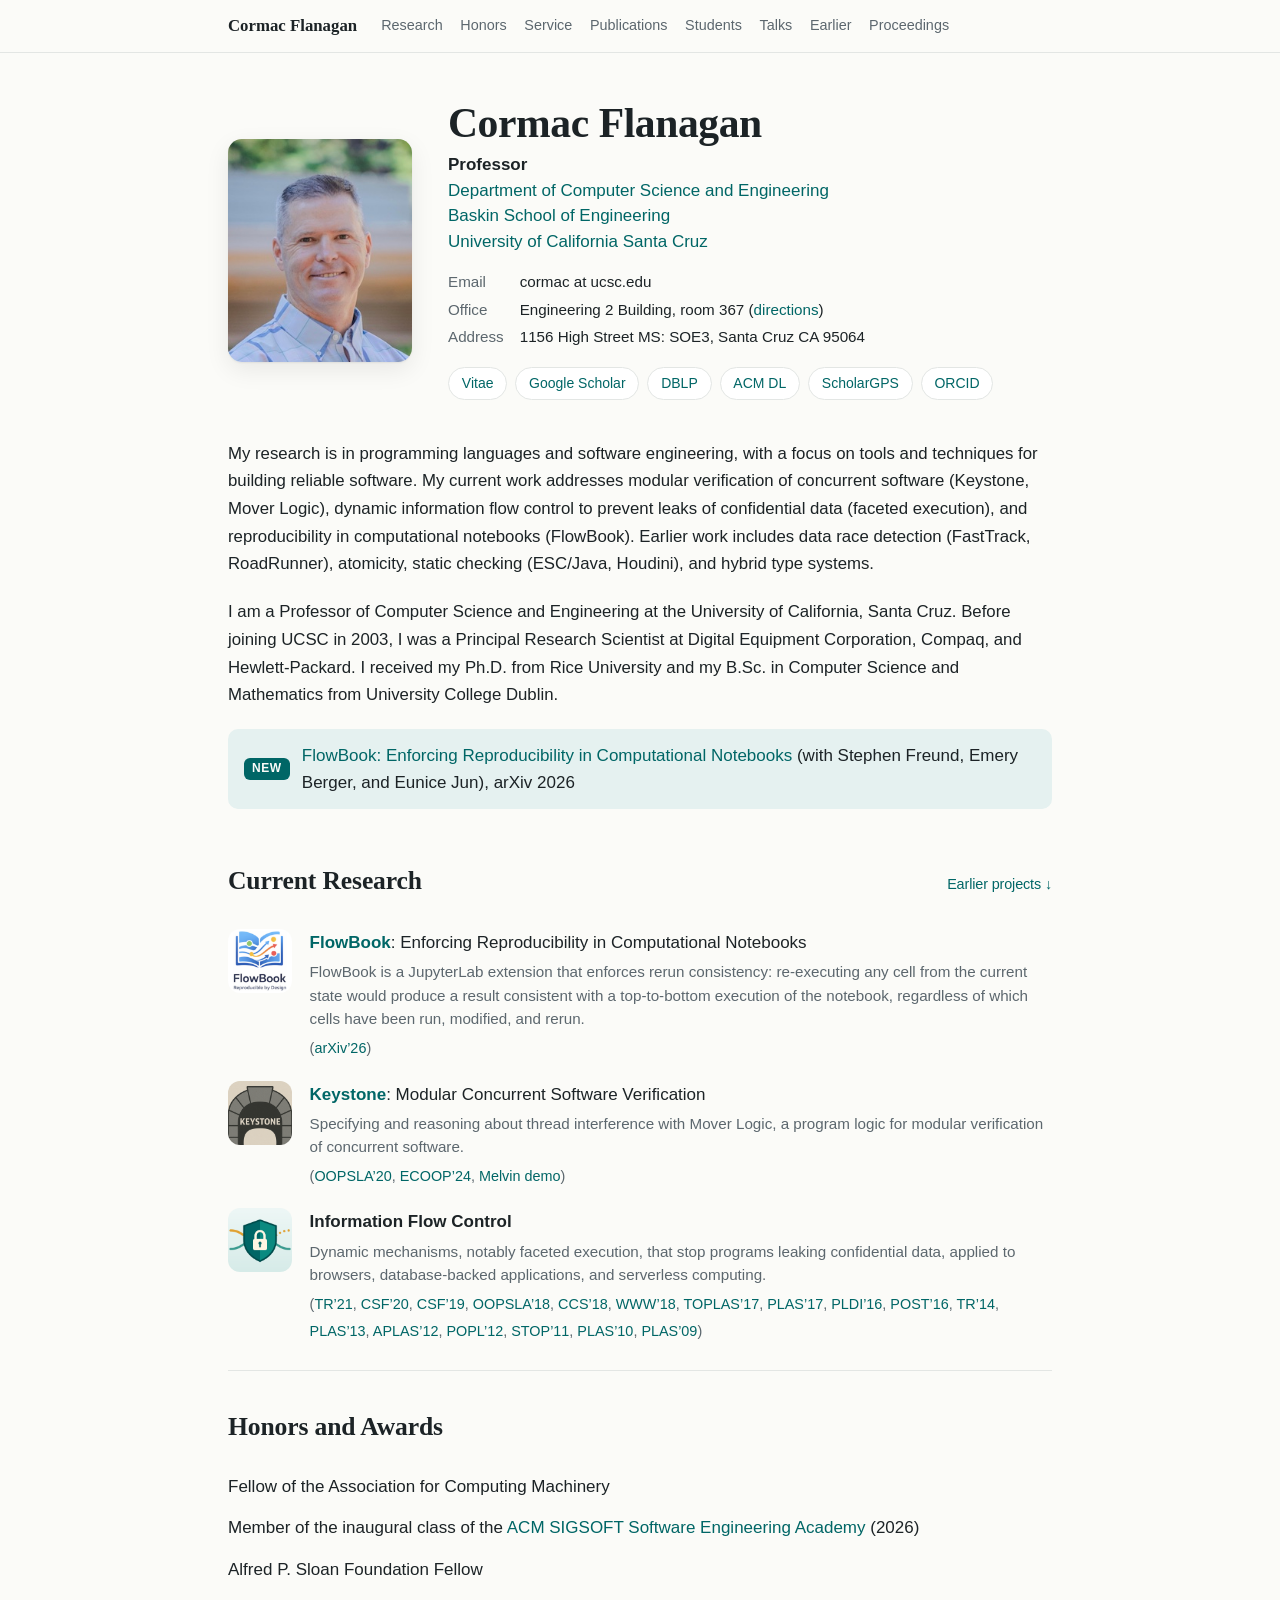
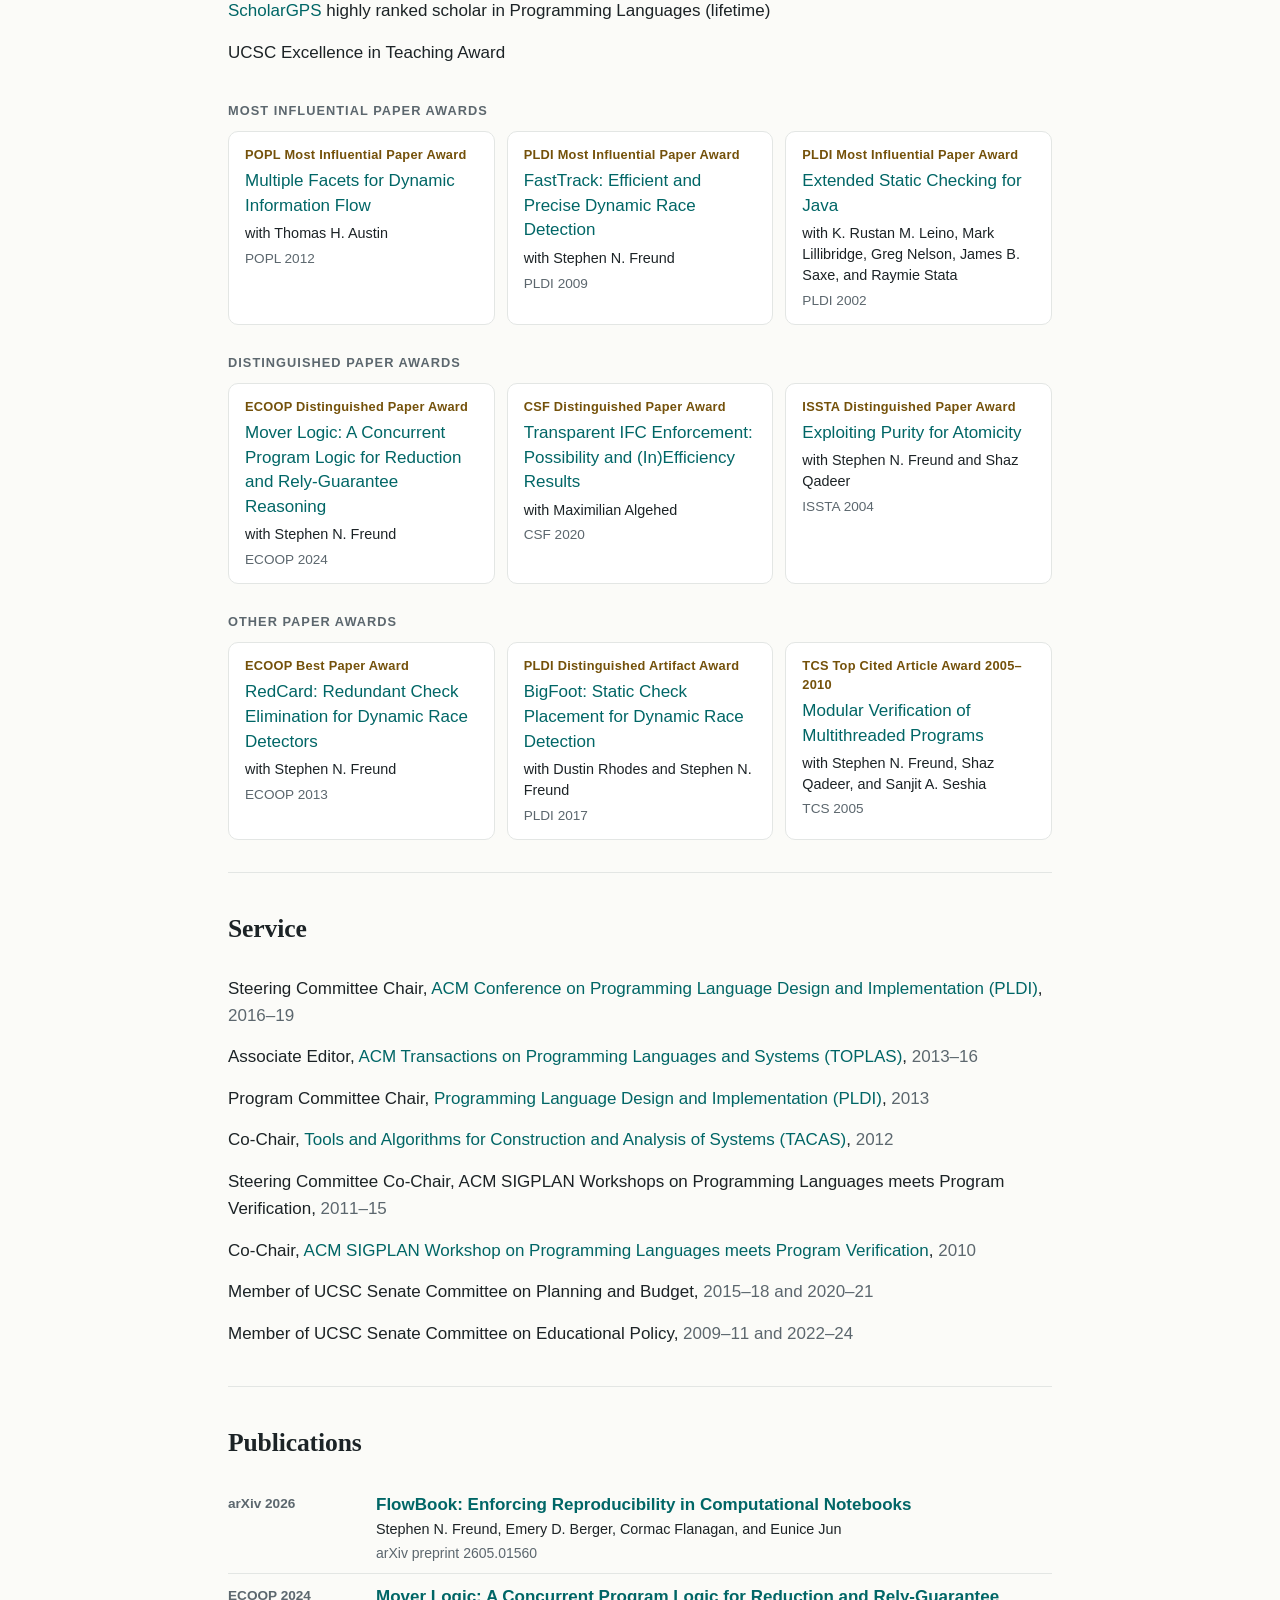
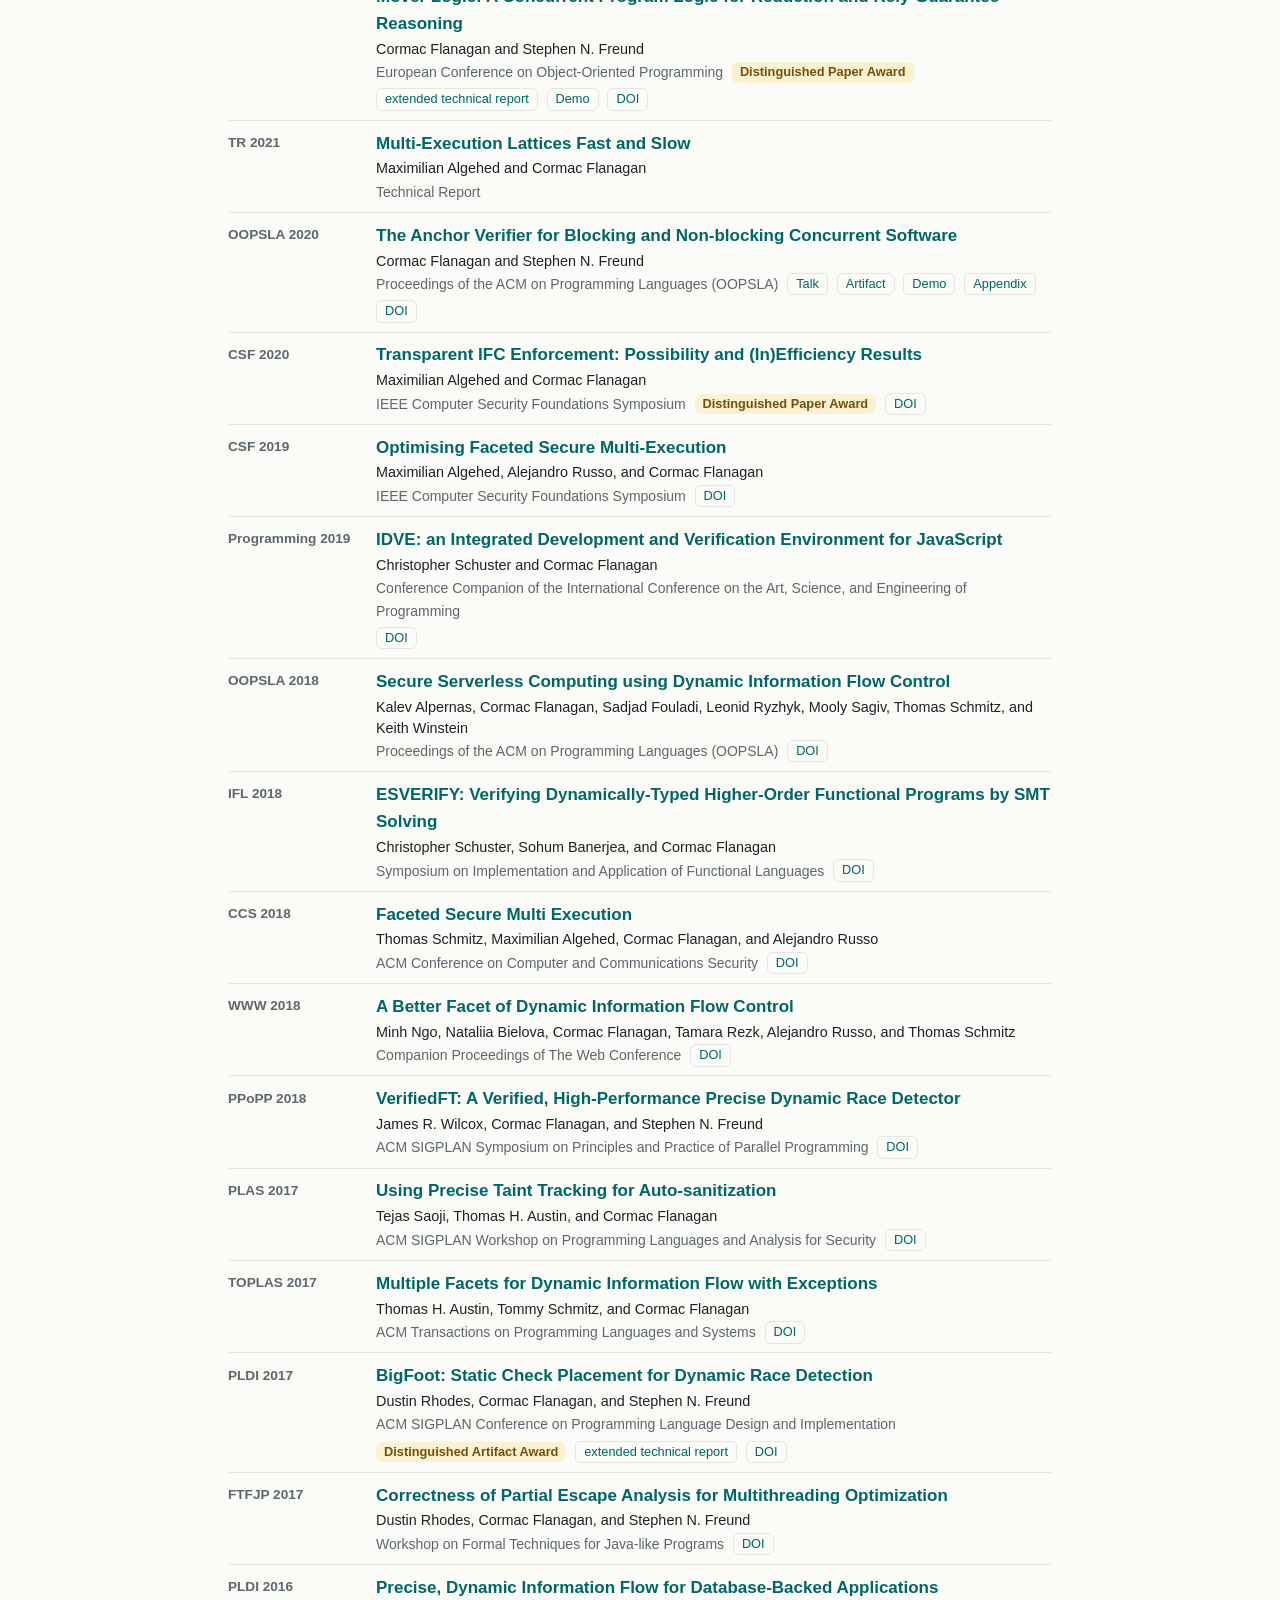
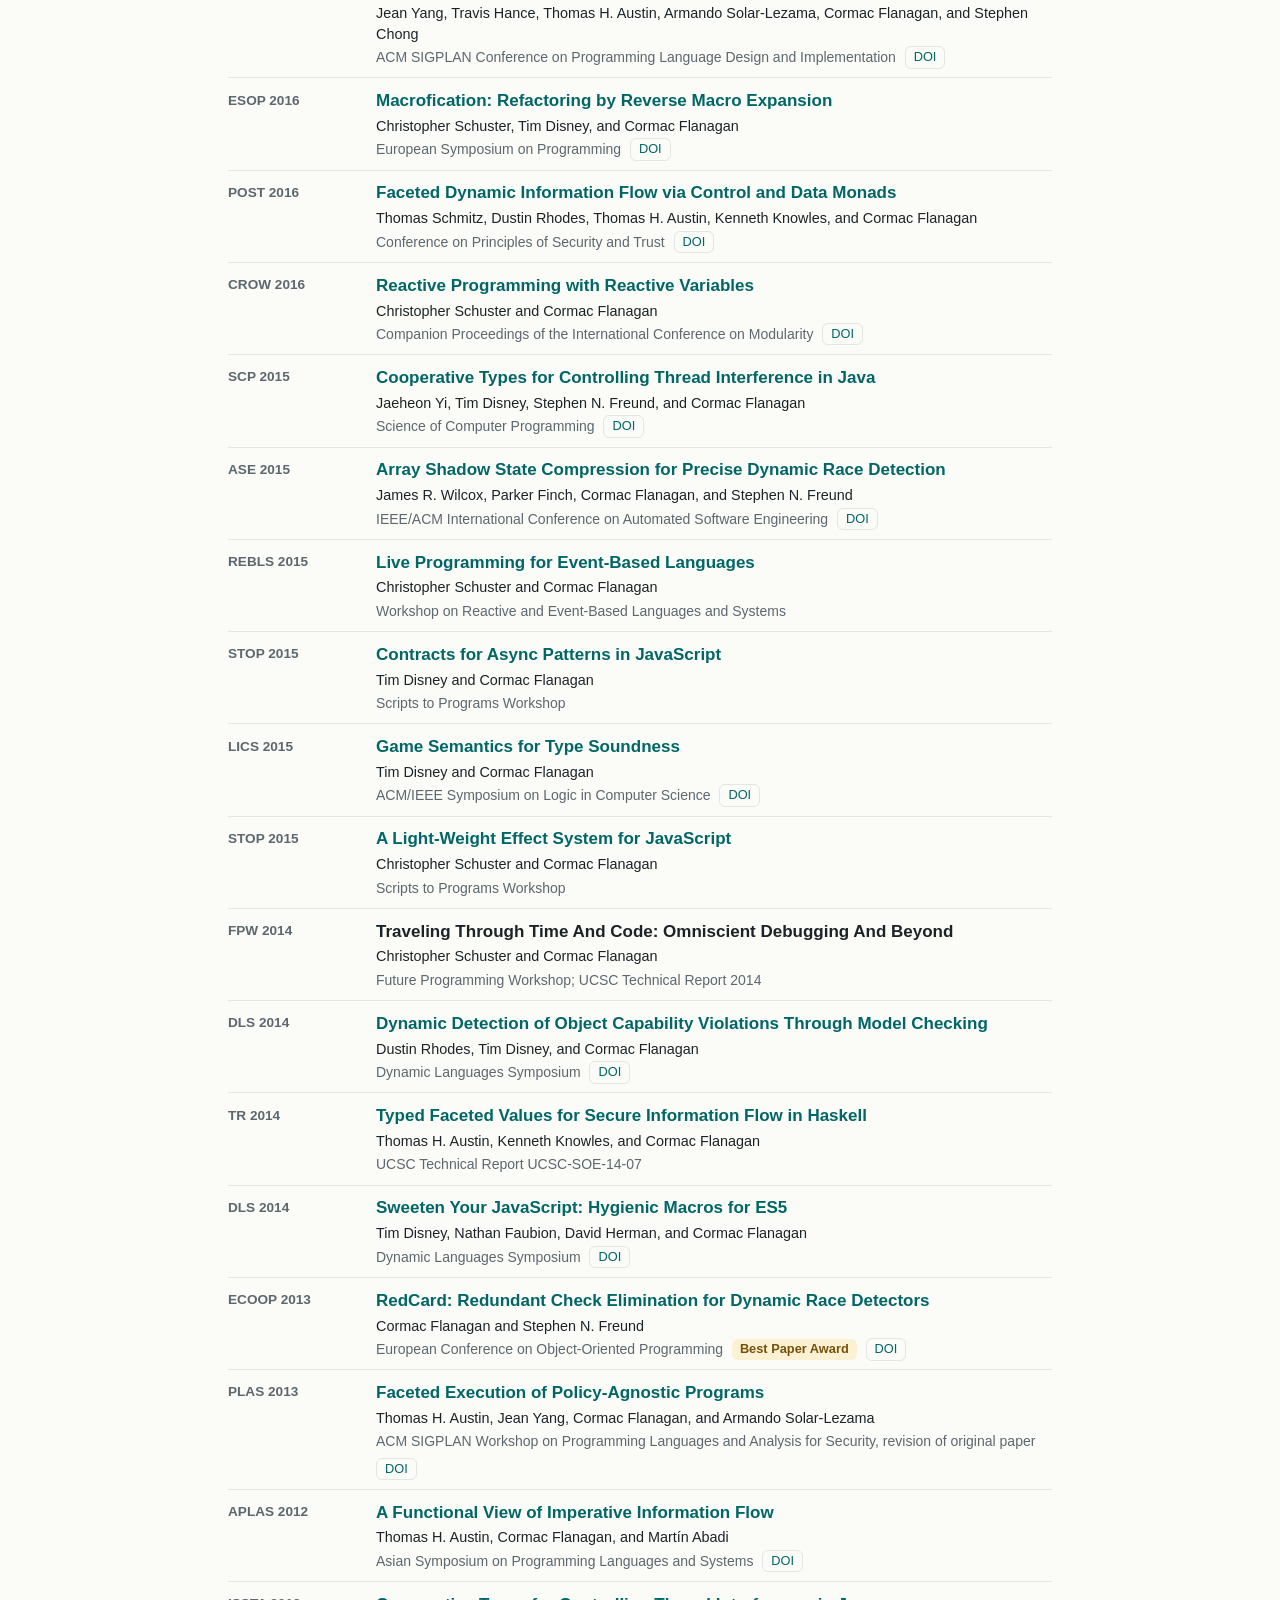
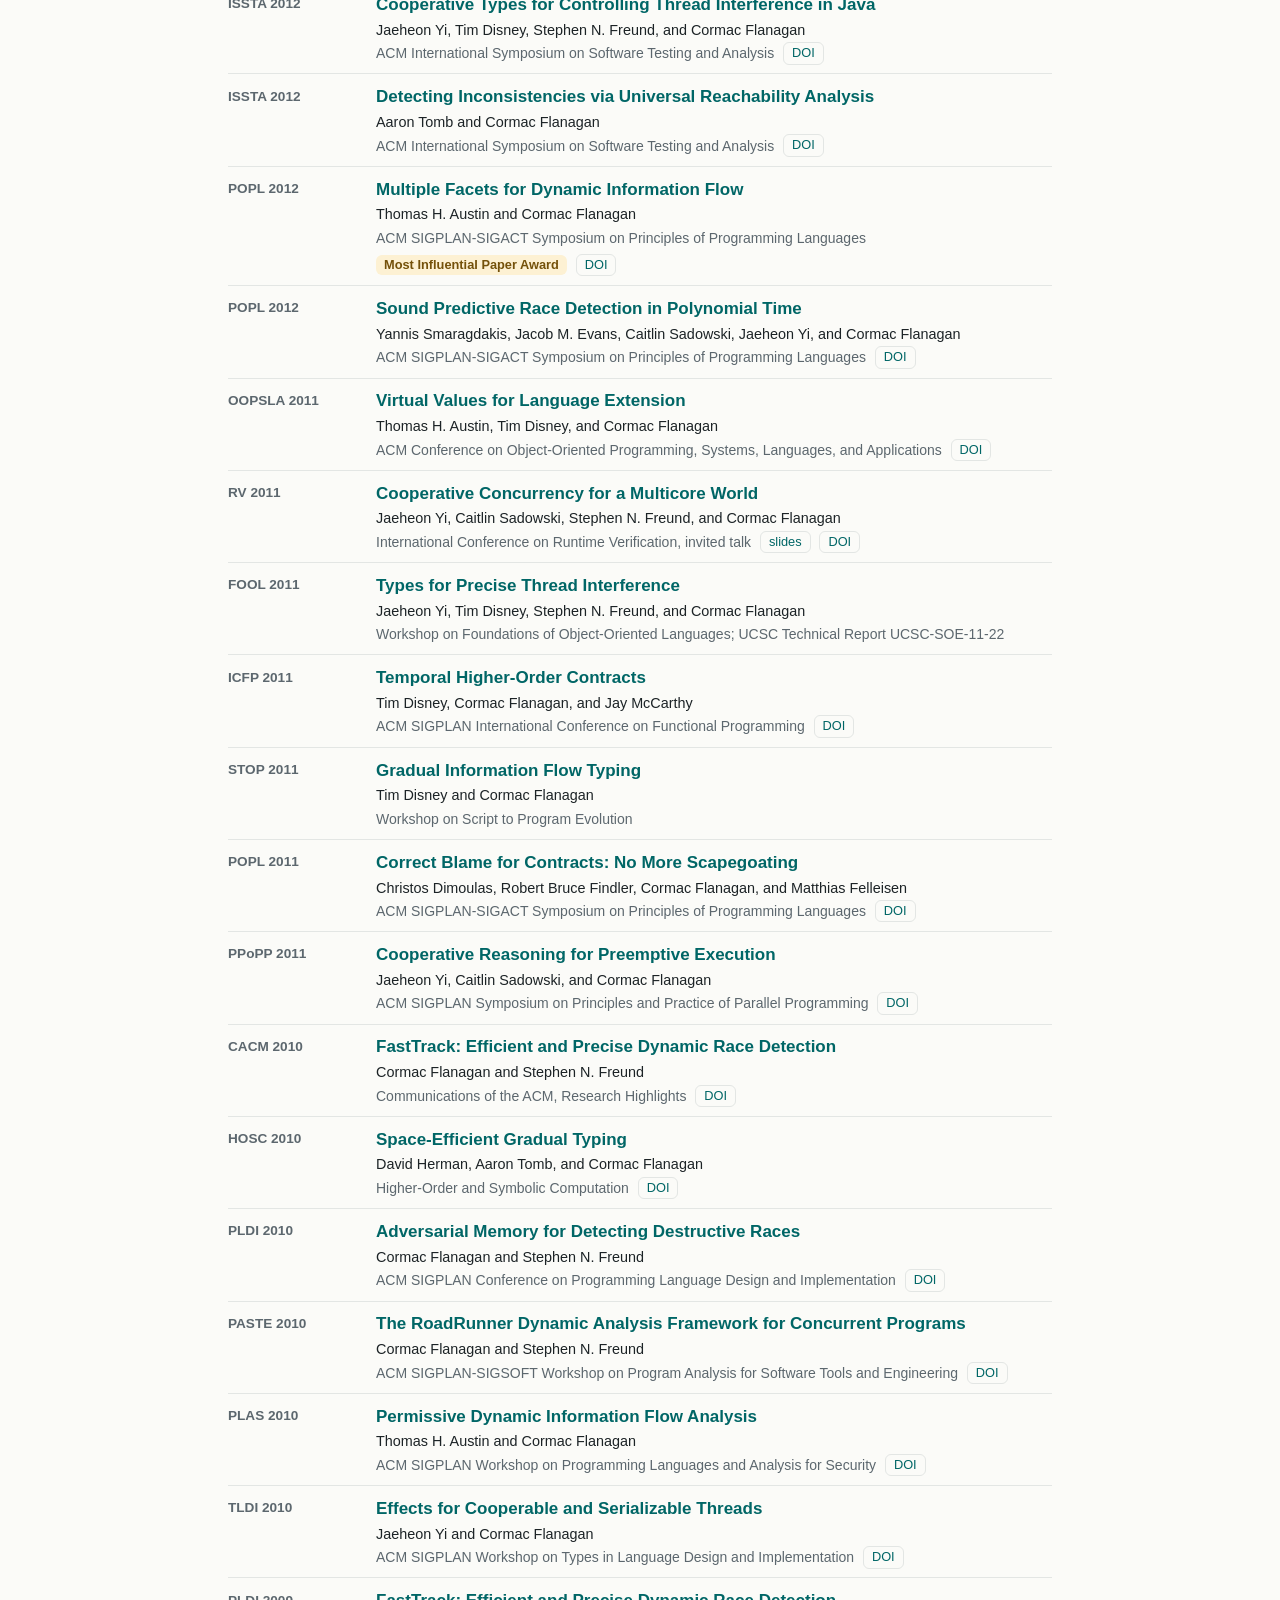
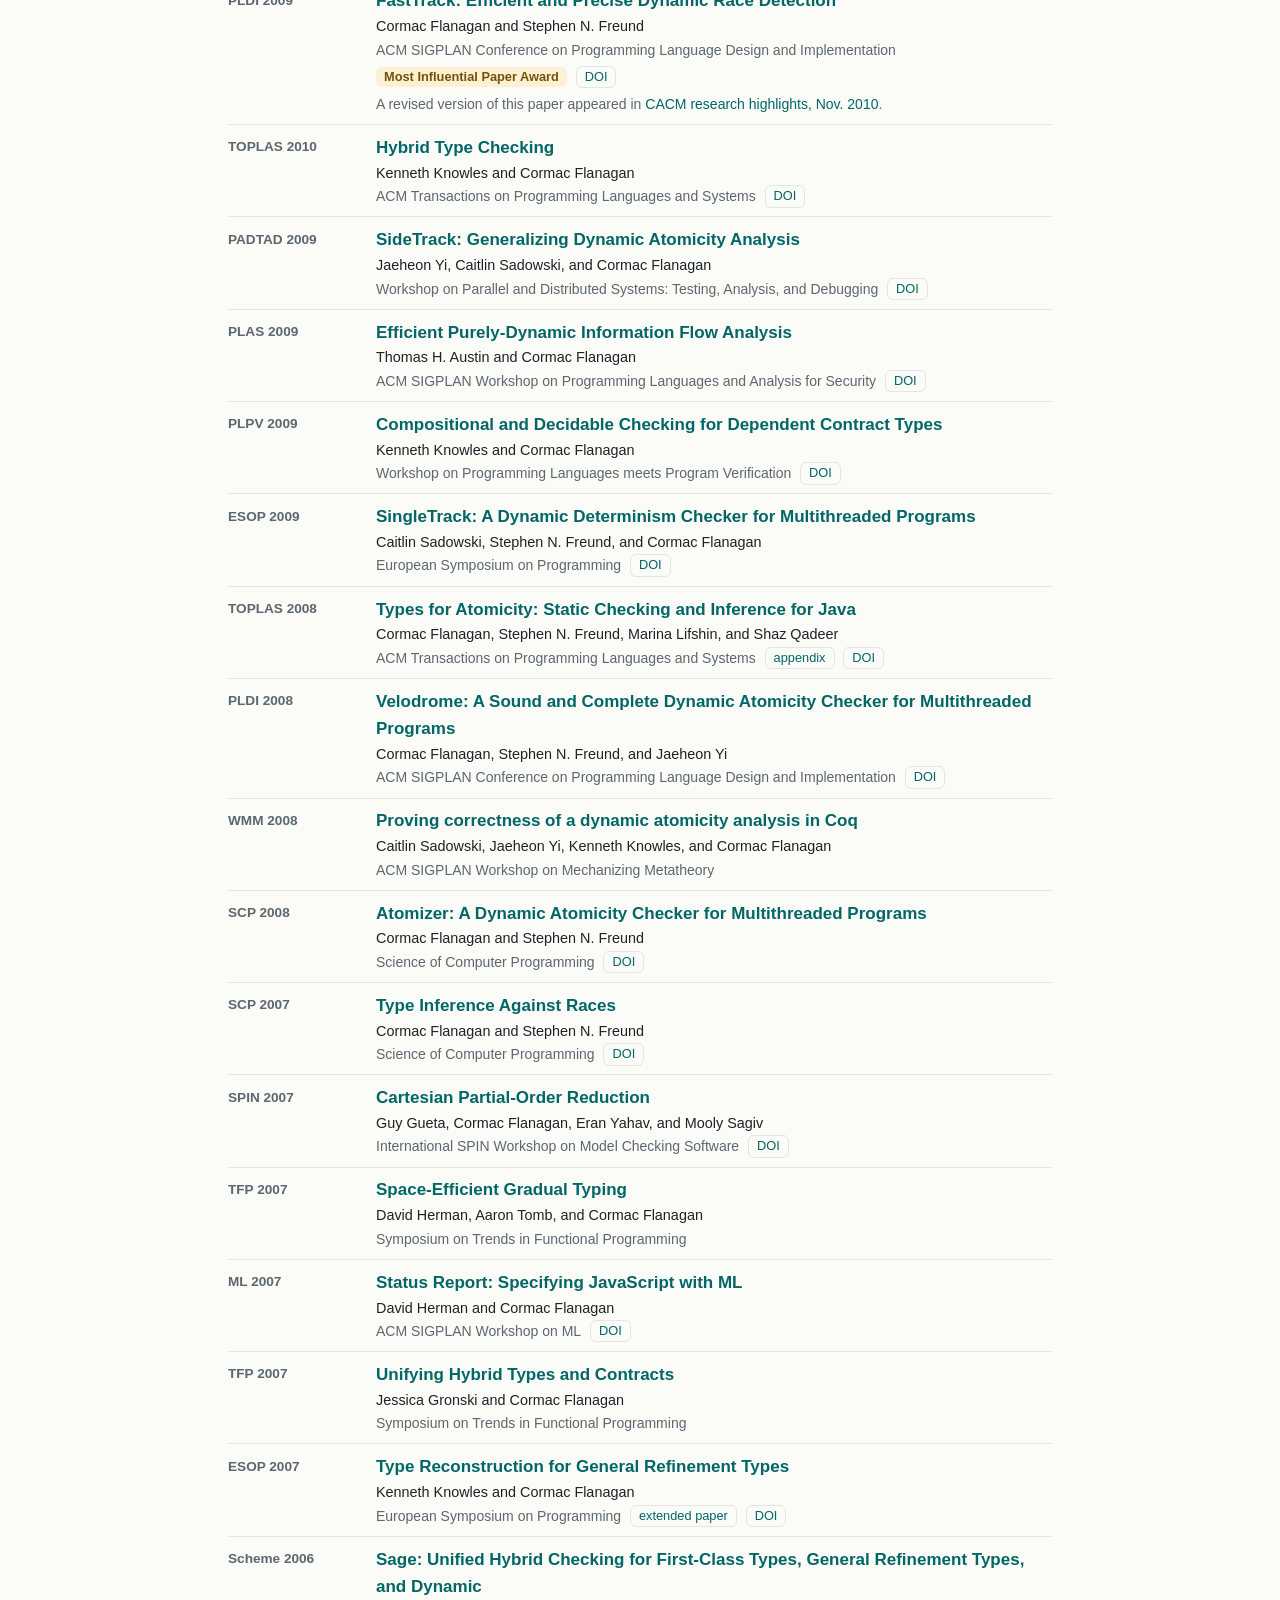
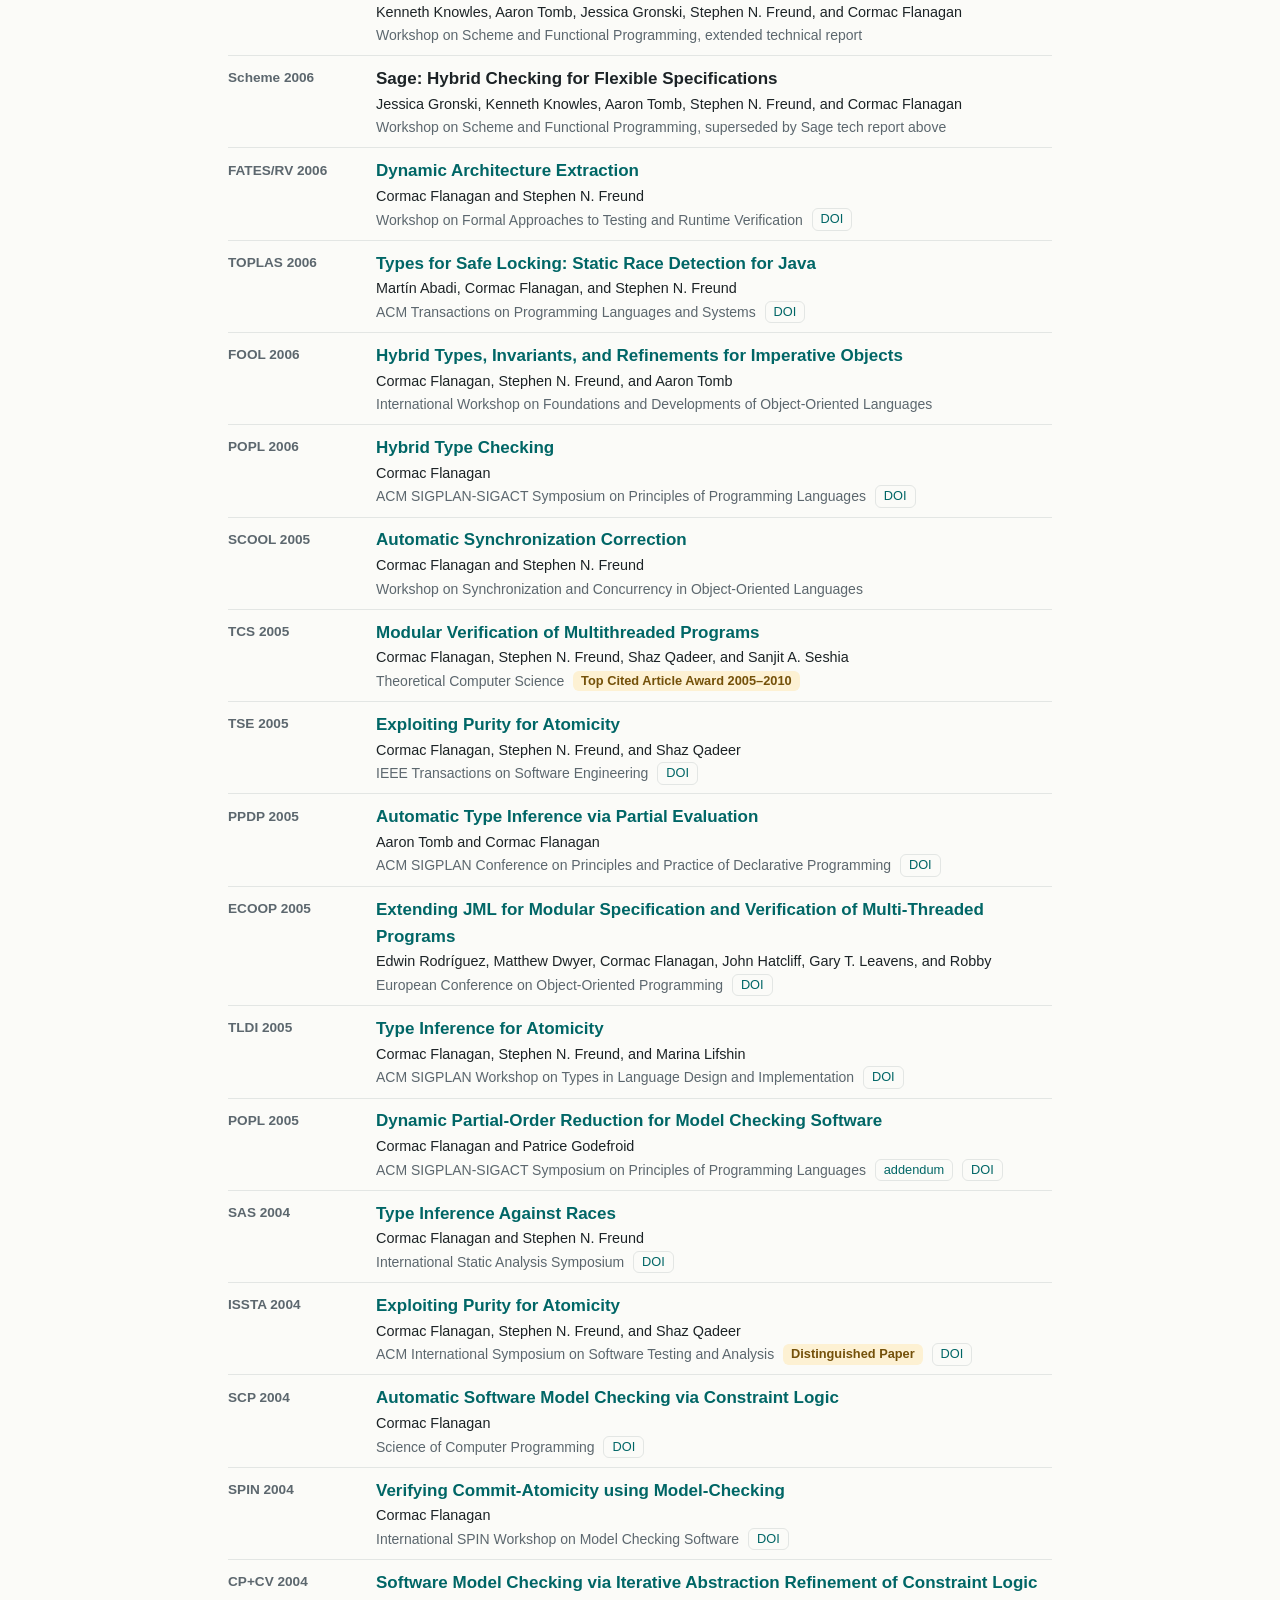
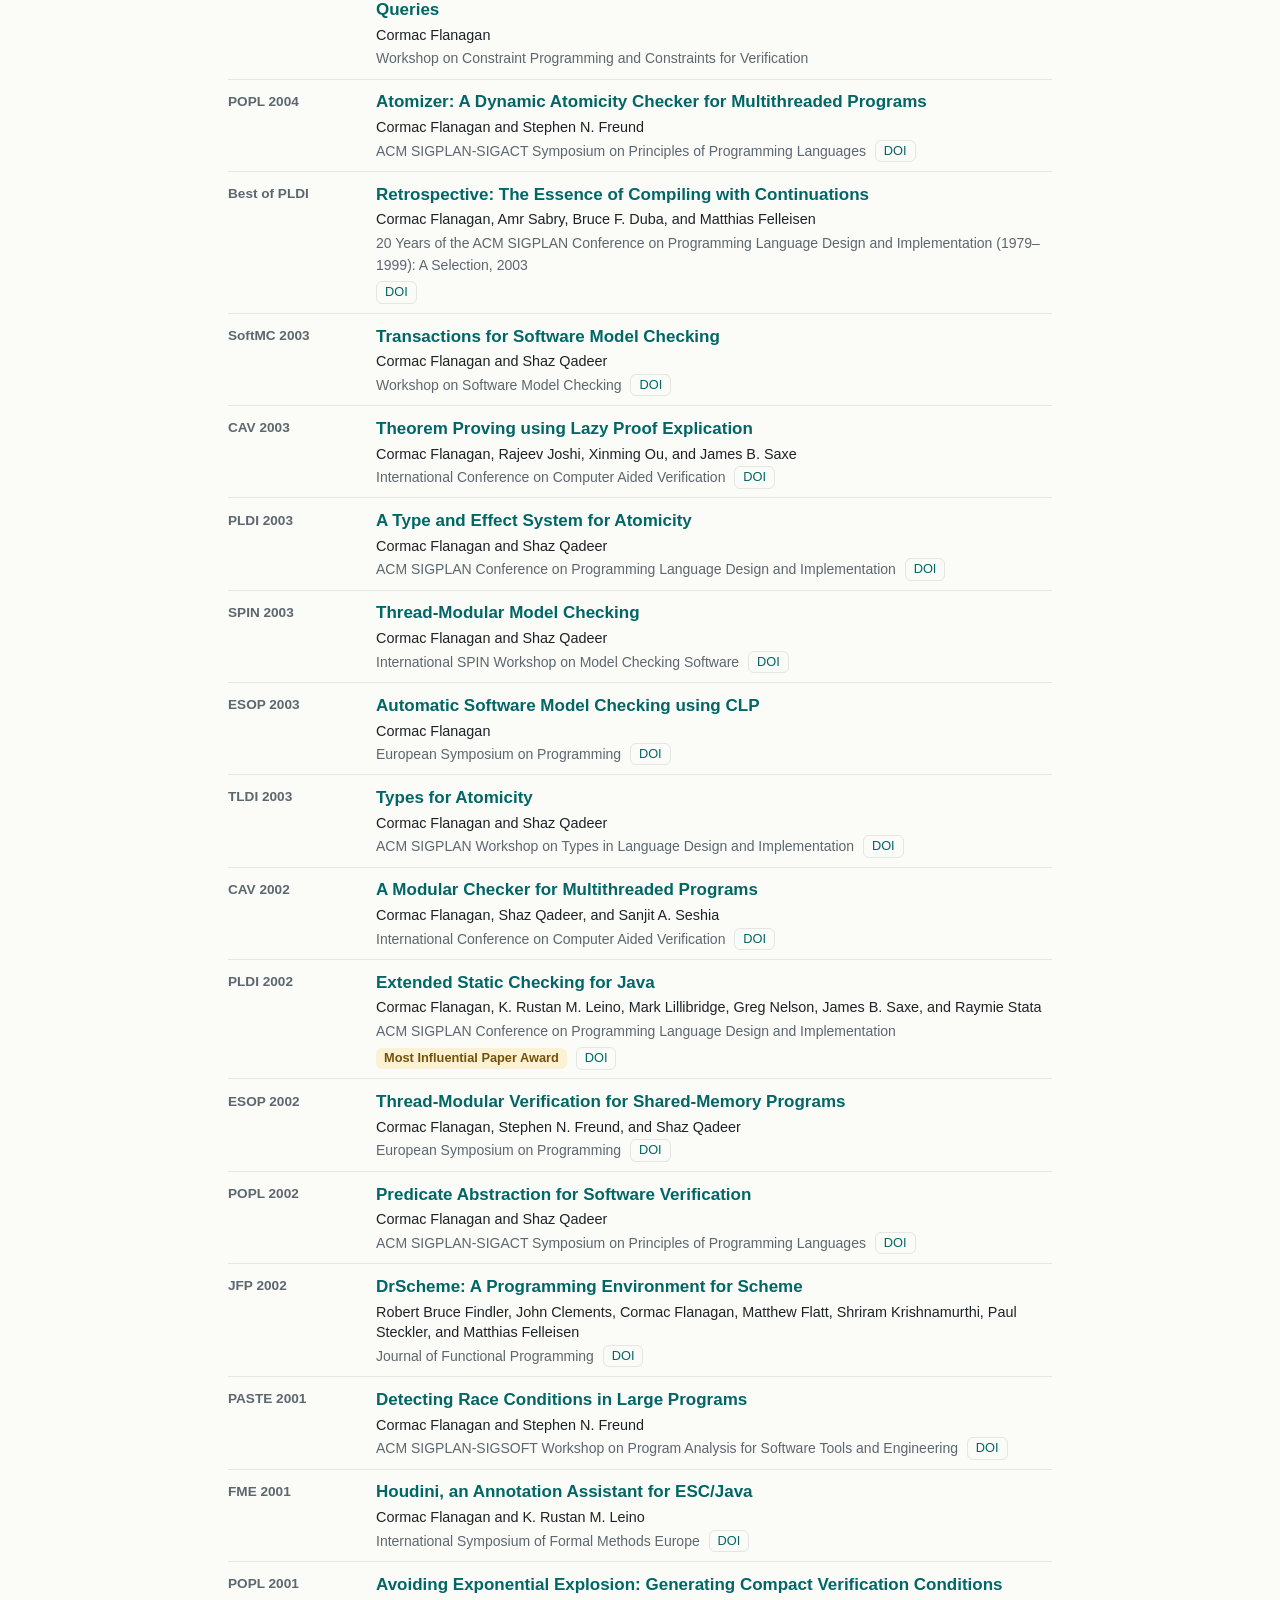
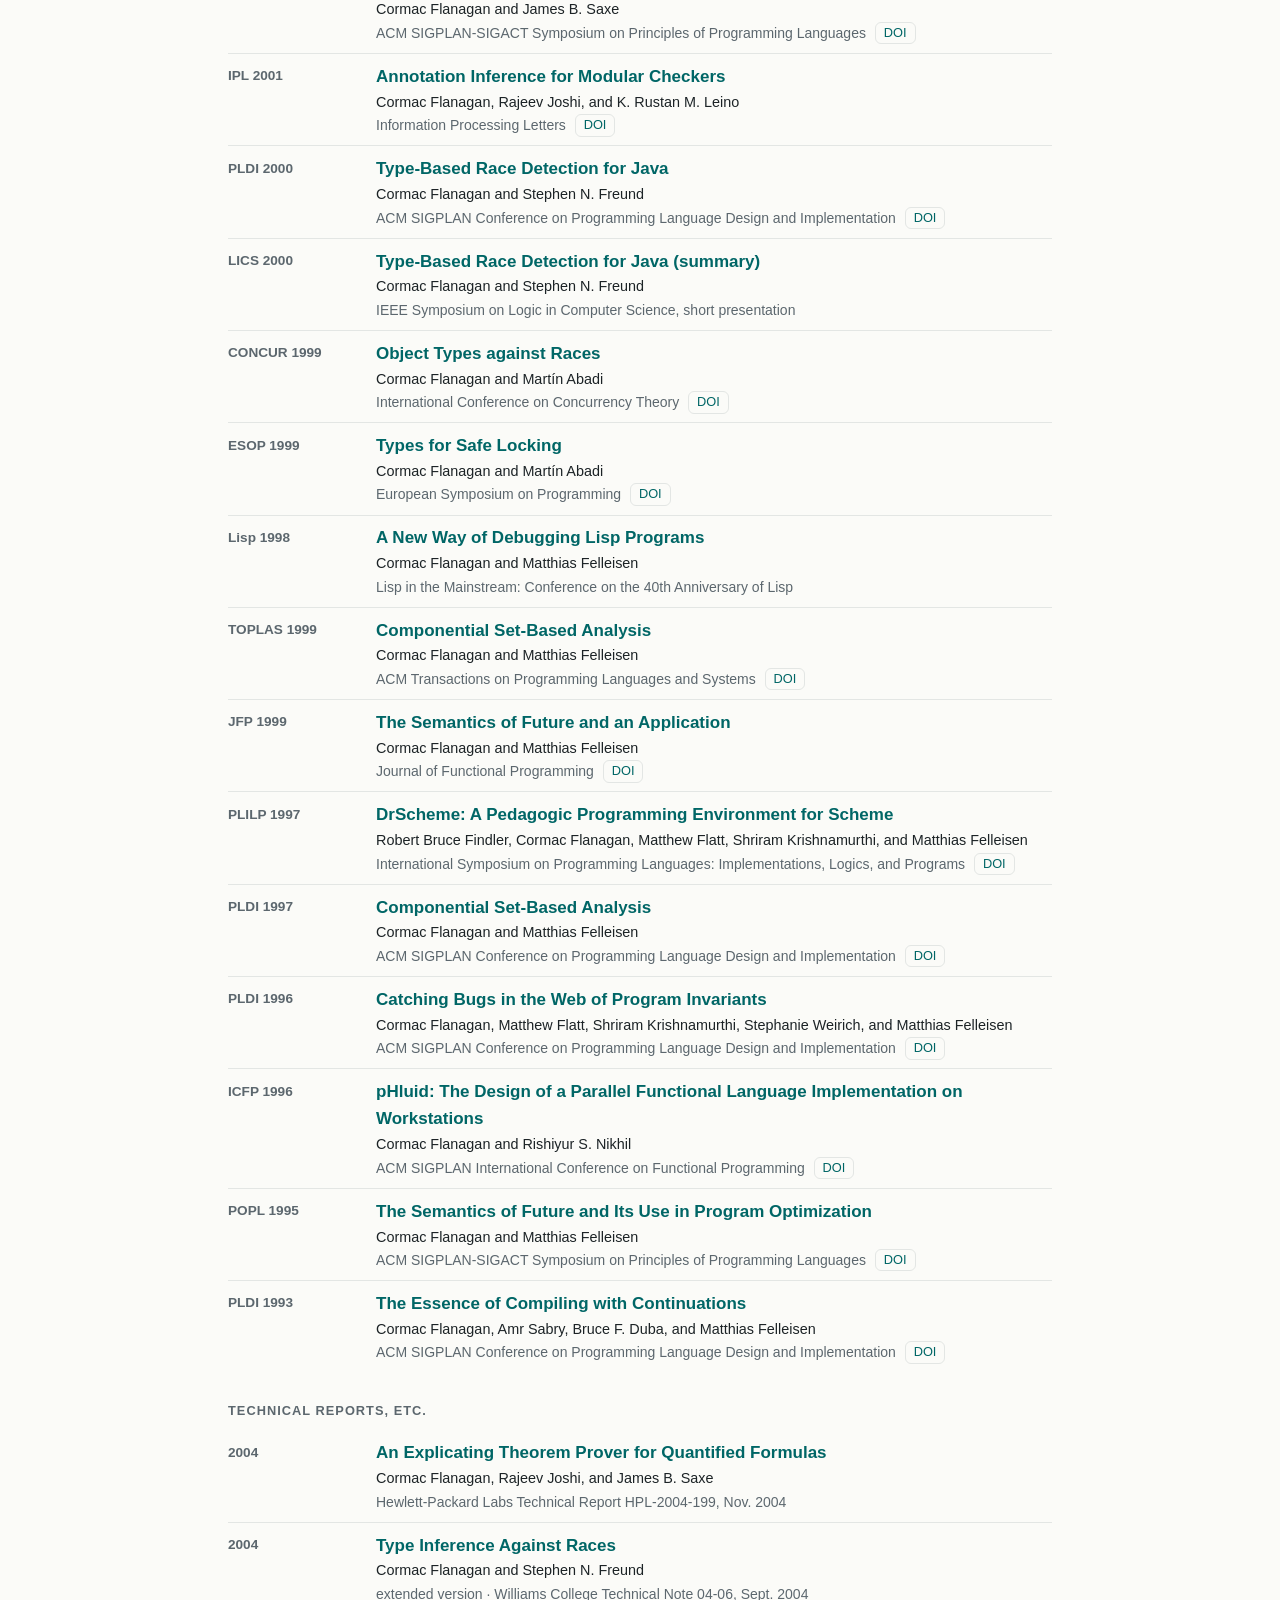
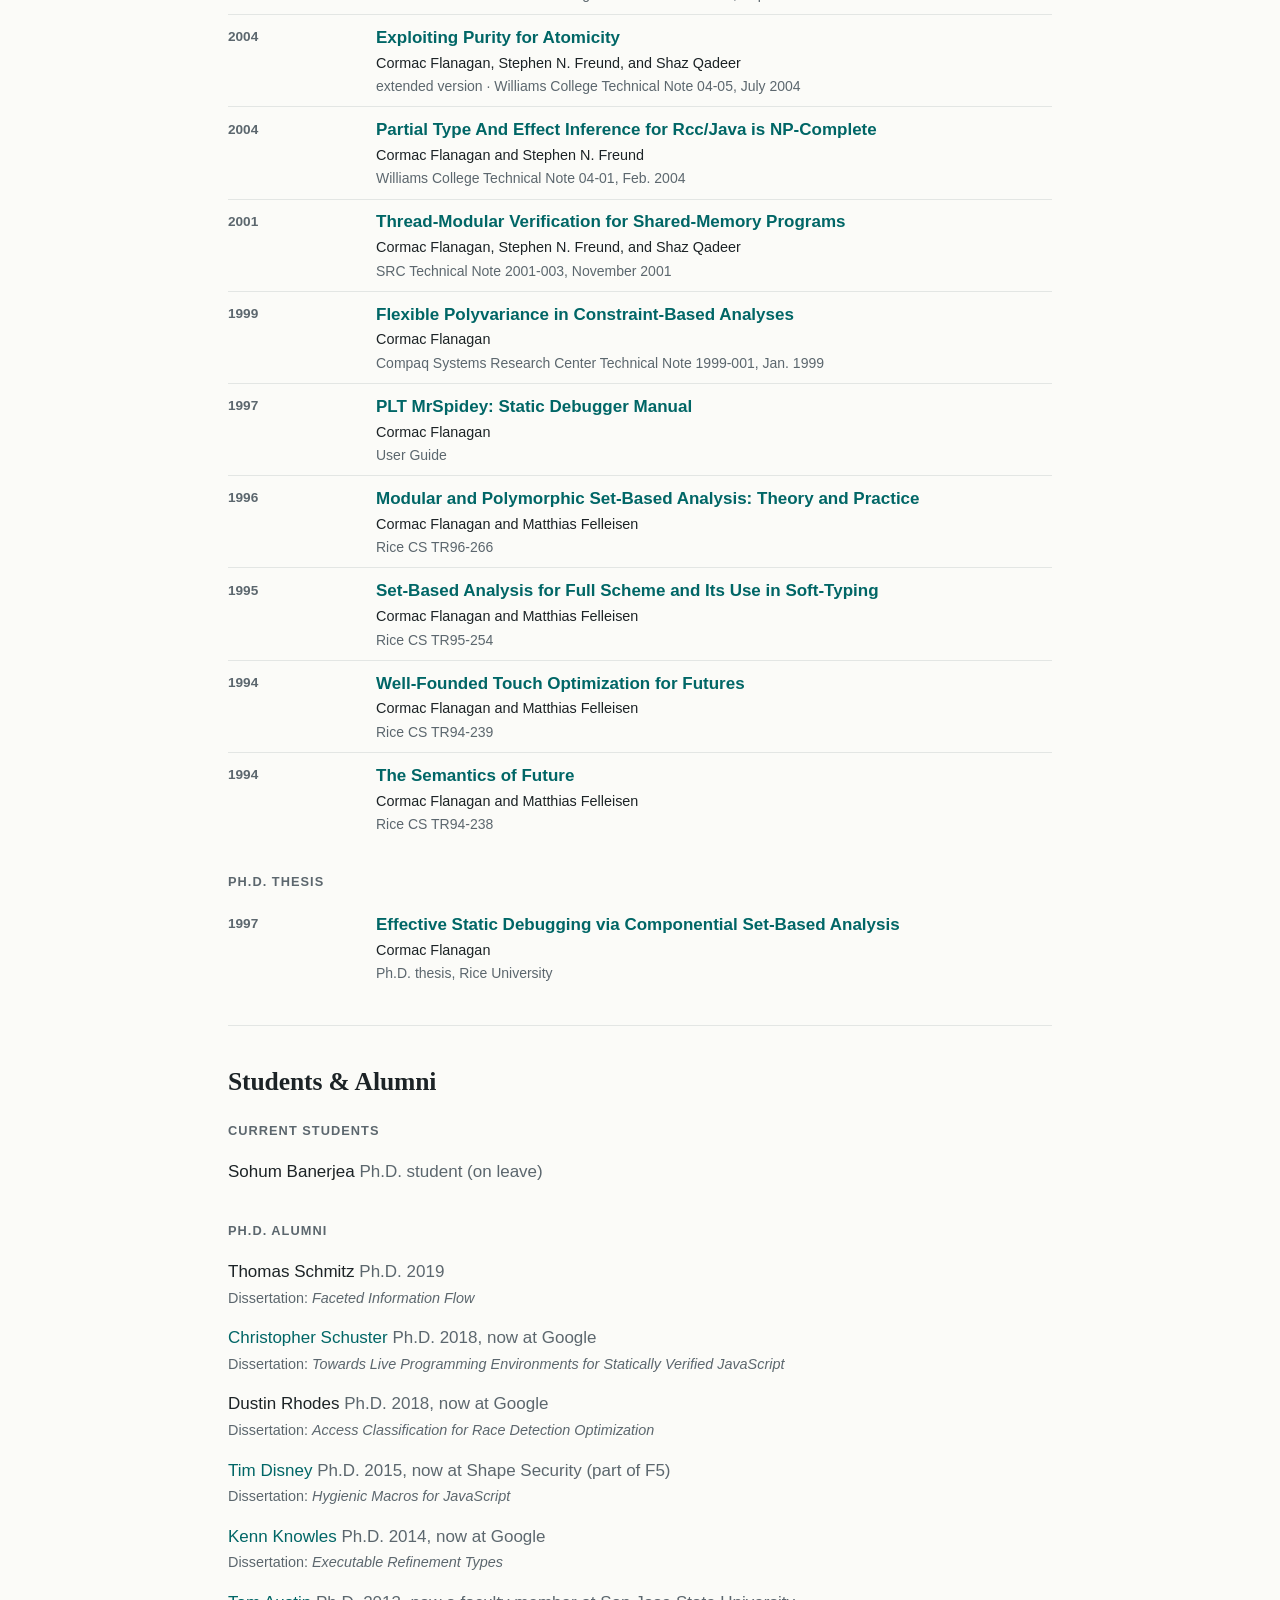
==== commit 6be50dab: "Add ORCID link Co-Authored-By: Claude Opus 5.5 <noreply@anthropic.com> Claude-Session: https://claud" ====
--- a/index.html
+++ b/index.html
@@ -26,7 +26,8 @@
     "sameAs": [
       "https://scholar.google.com/citations?user=XkiApd4AAAAJ",
       "https://dblp.org/pid/f/CormacFlanagan.html",
-      "https://dl.acm.org/profile/81100538763"
+      "https://dl.acm.org/profile/81100538763",
+      "https://orcid.org/0009-0009-5067-6774"
     ]
   }
   </script>
@@ -76,6 +77,7 @@
       <li><a href="https://dblp.org/pid/f/CormacFlanagan.html">DBLP</a></li>
       <li><a href="https://dl.acm.org/profile/81100538763">ACM DL</a></li>
       <li><a href="https://scholargps.com/scholars/92872940530069/cormac-flanagan">ScholarGPS</a></li>
+      <li><a href="https://orcid.org/0009-0009-5067-6774">ORCID</a></li>
     </ul>
   </div>
 </header>
